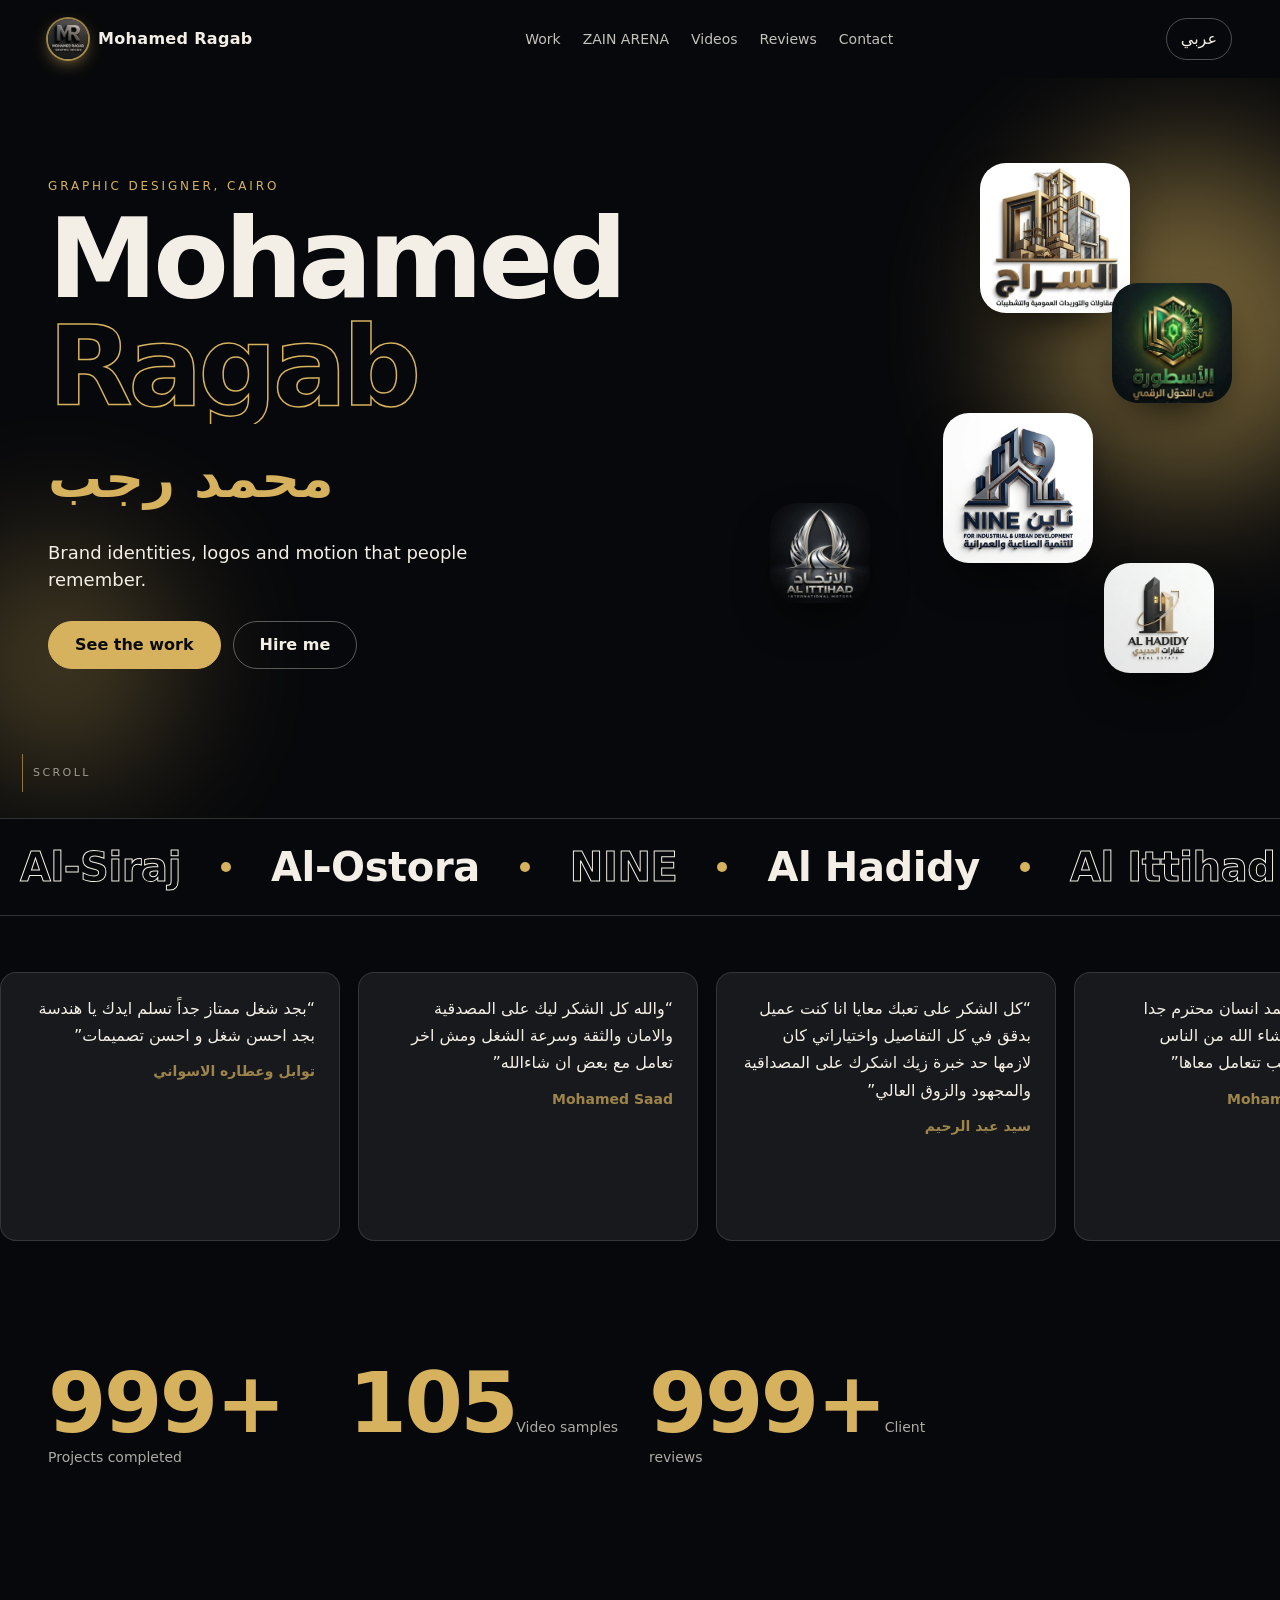
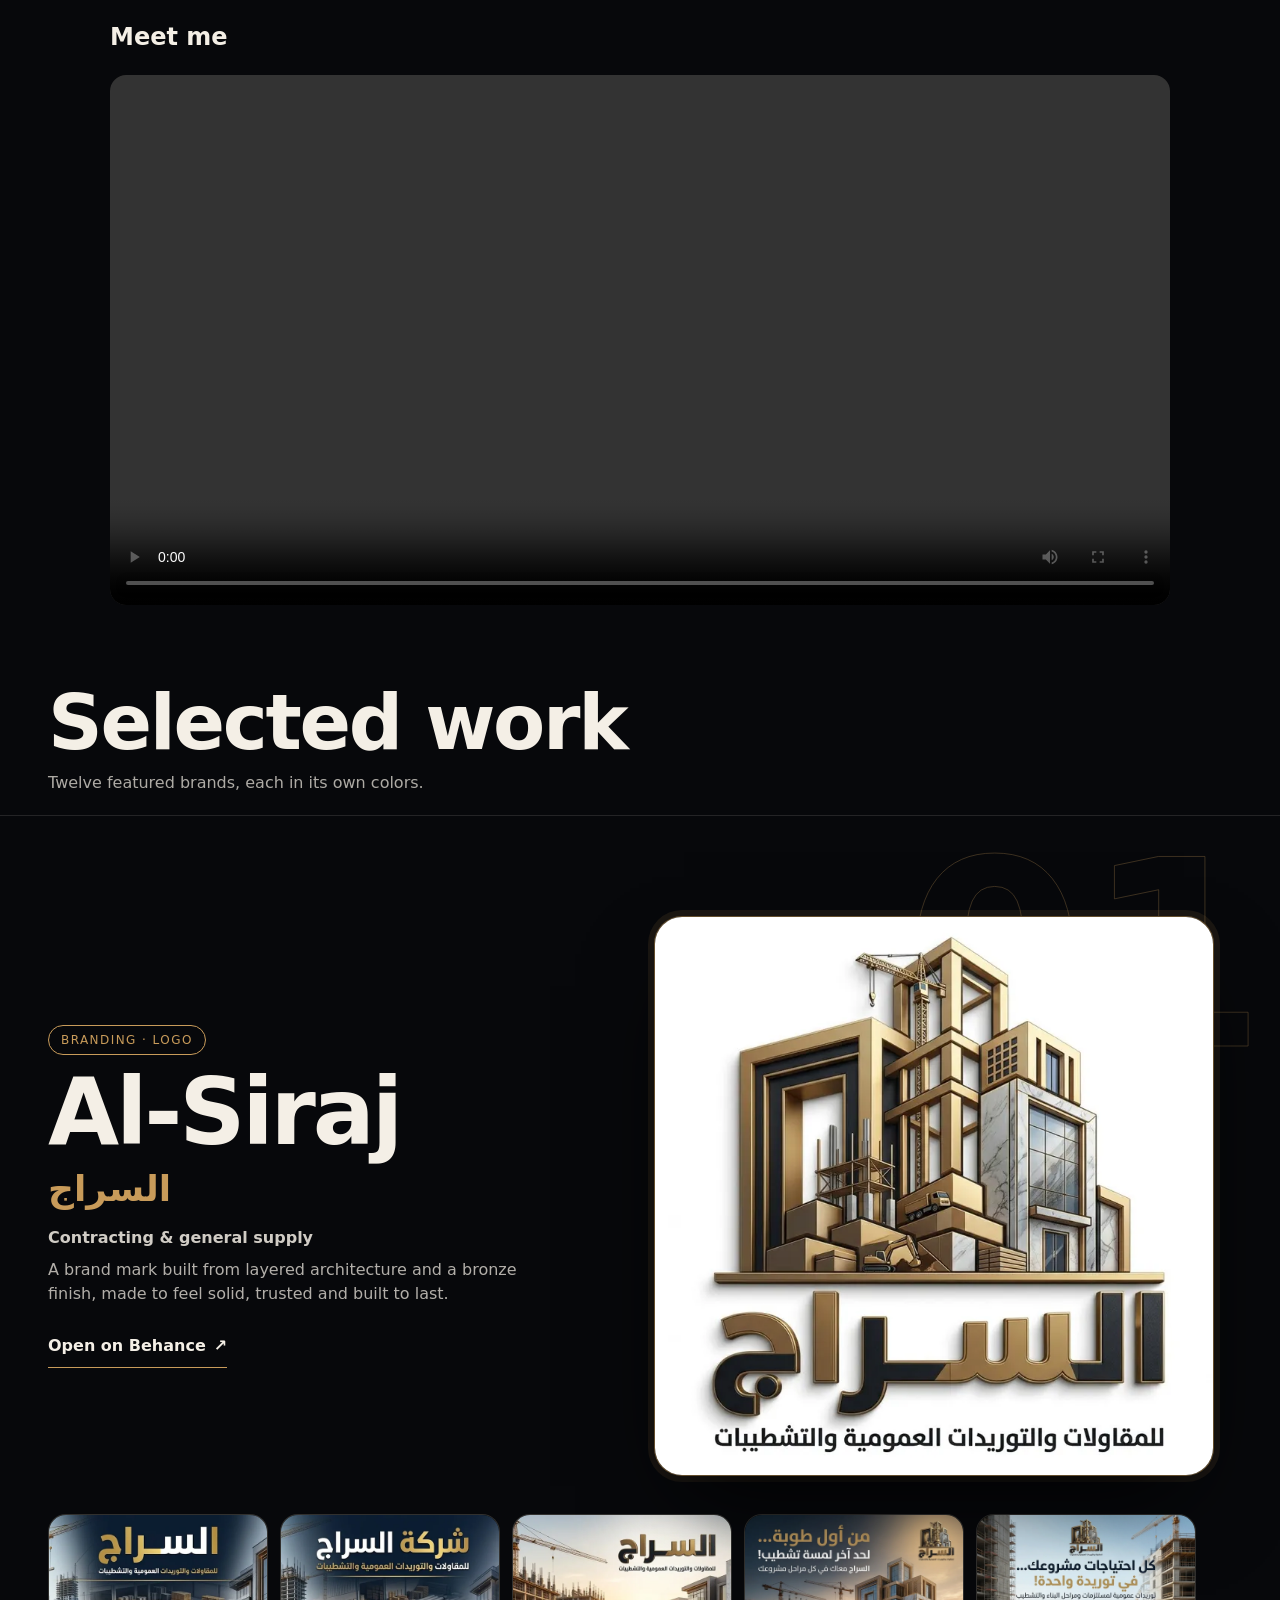
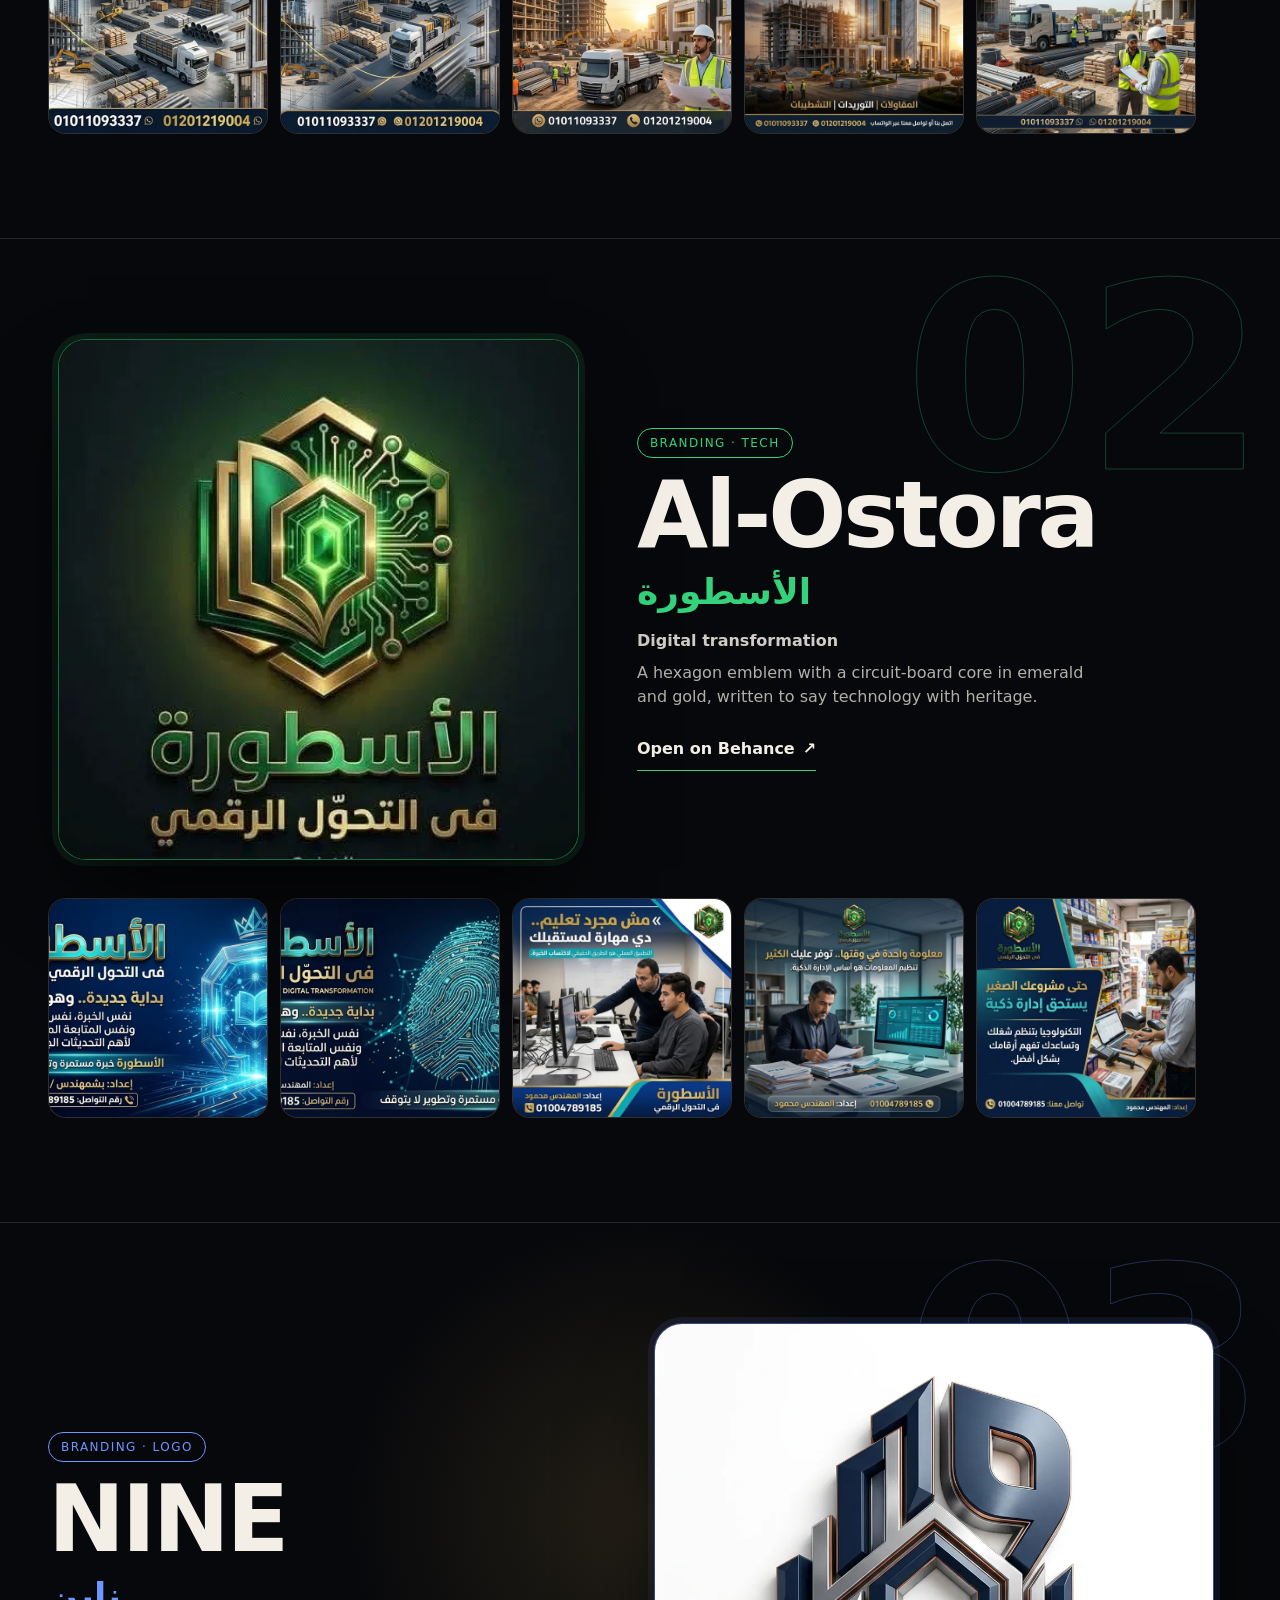
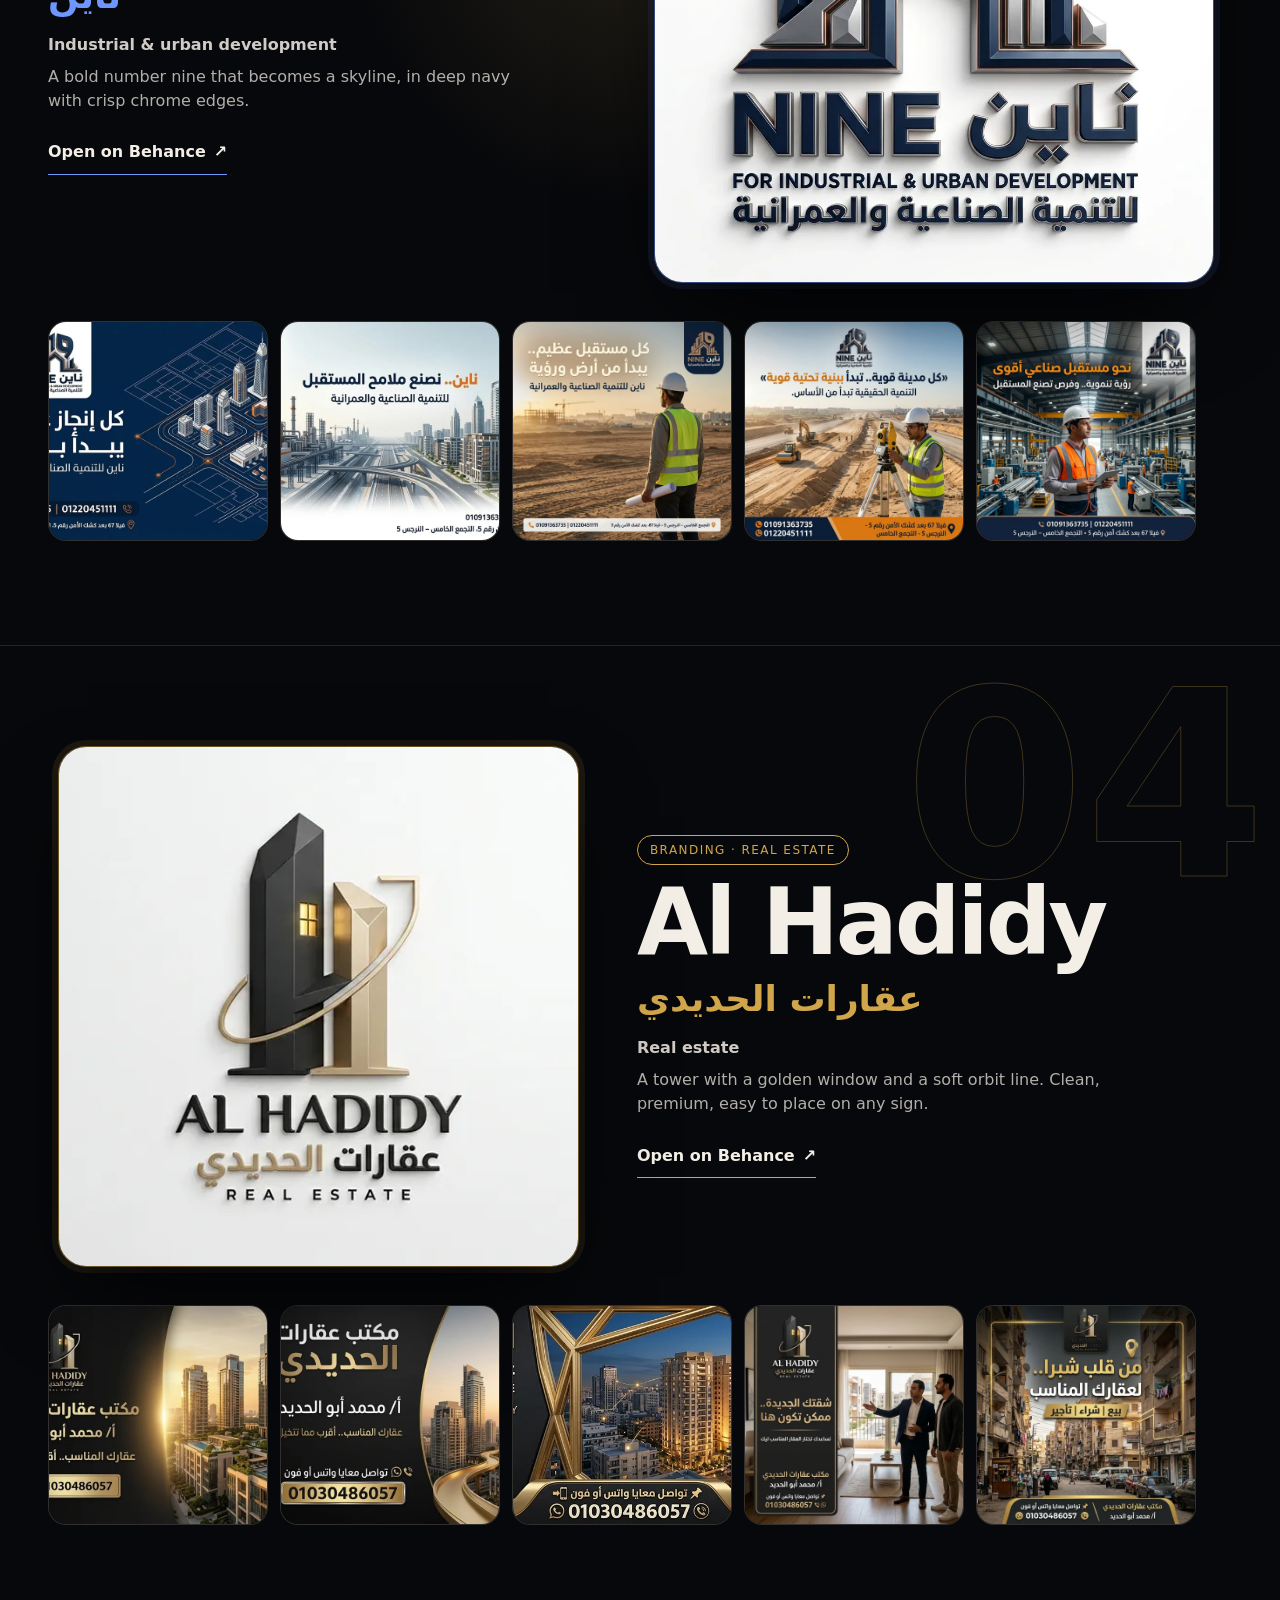
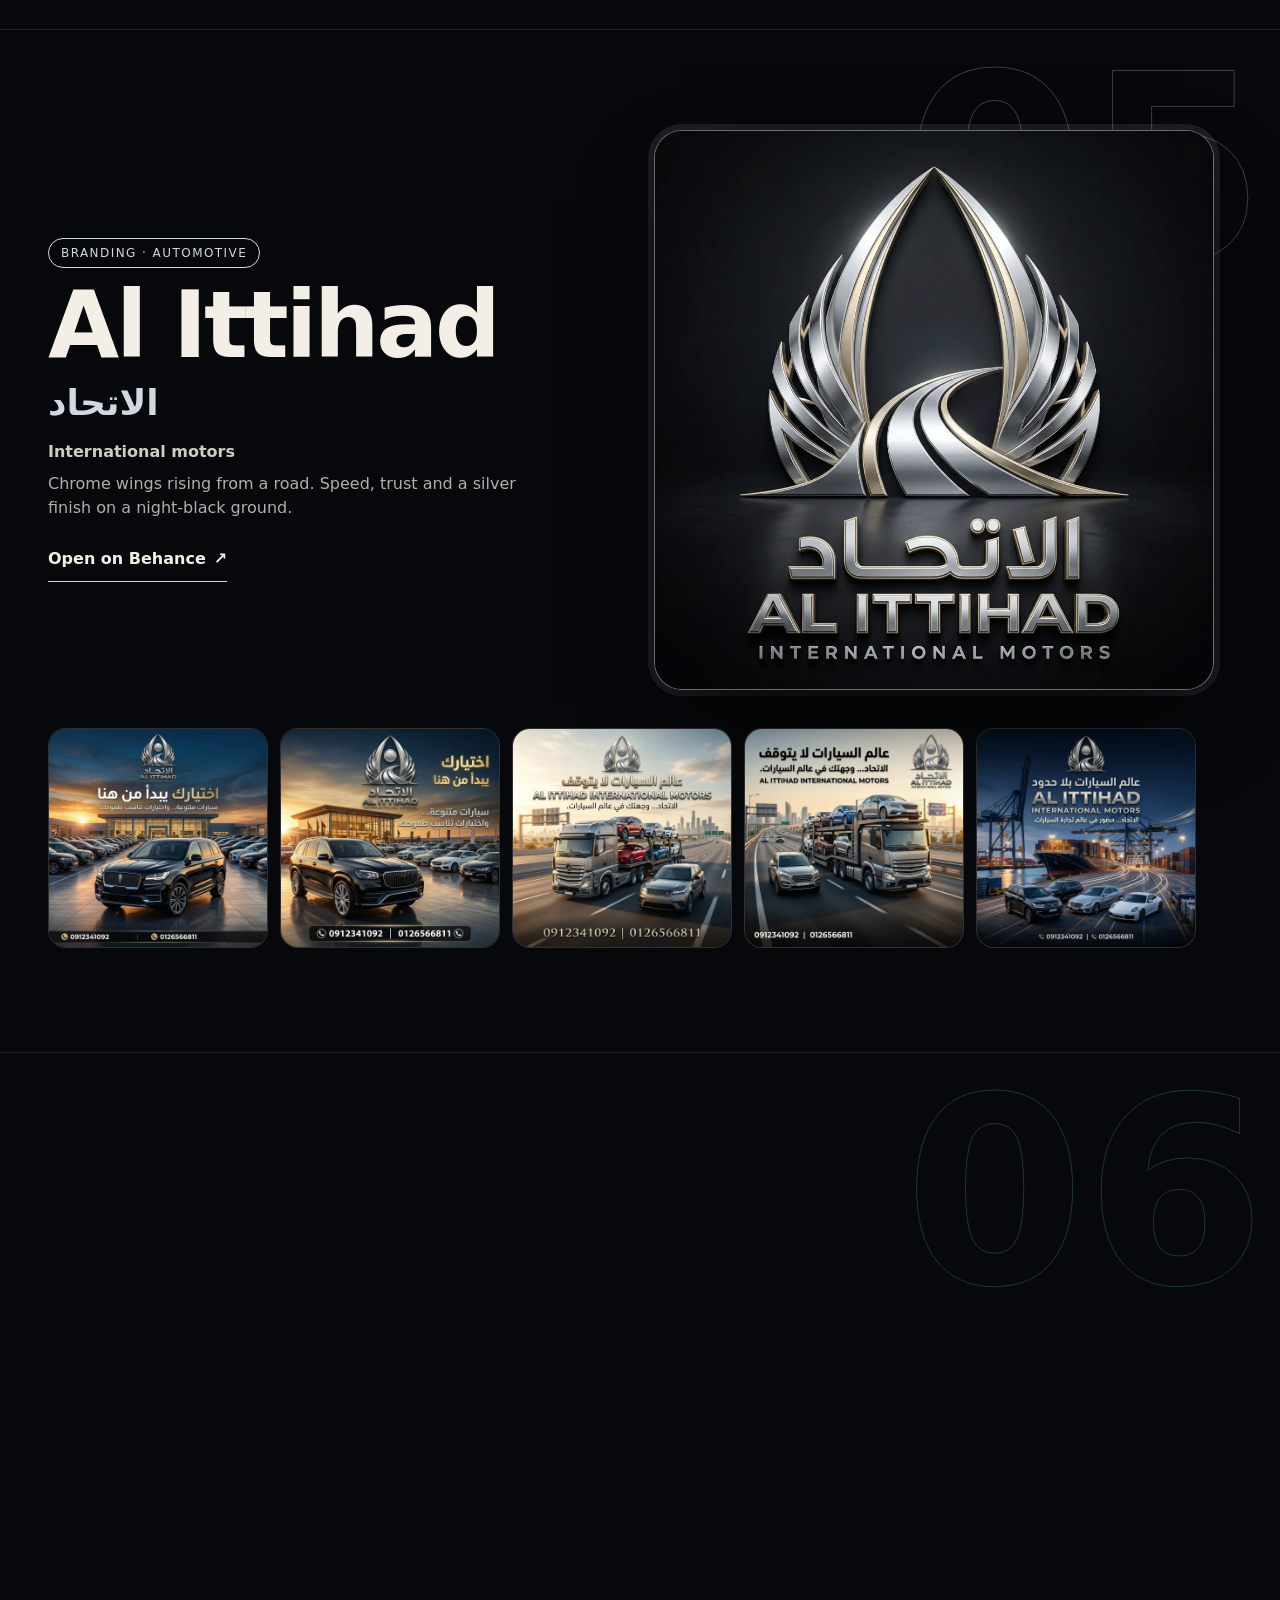
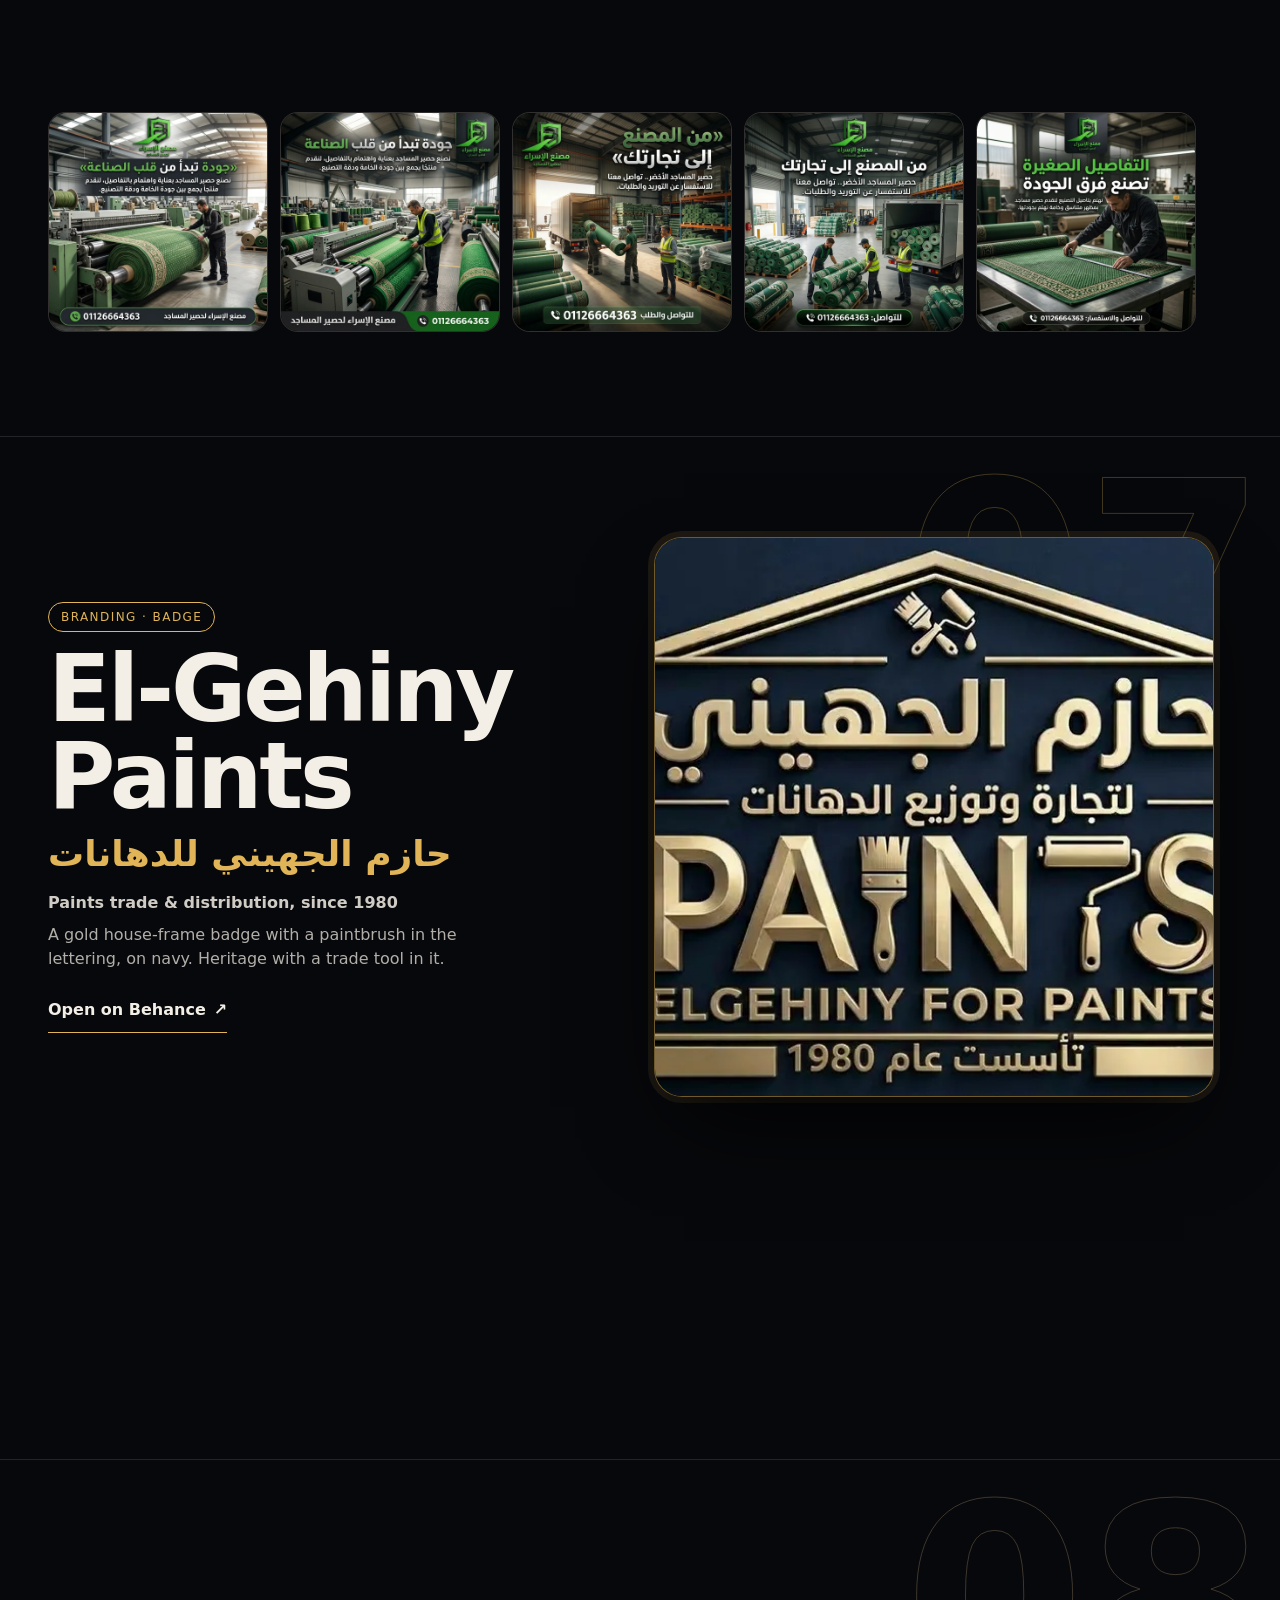
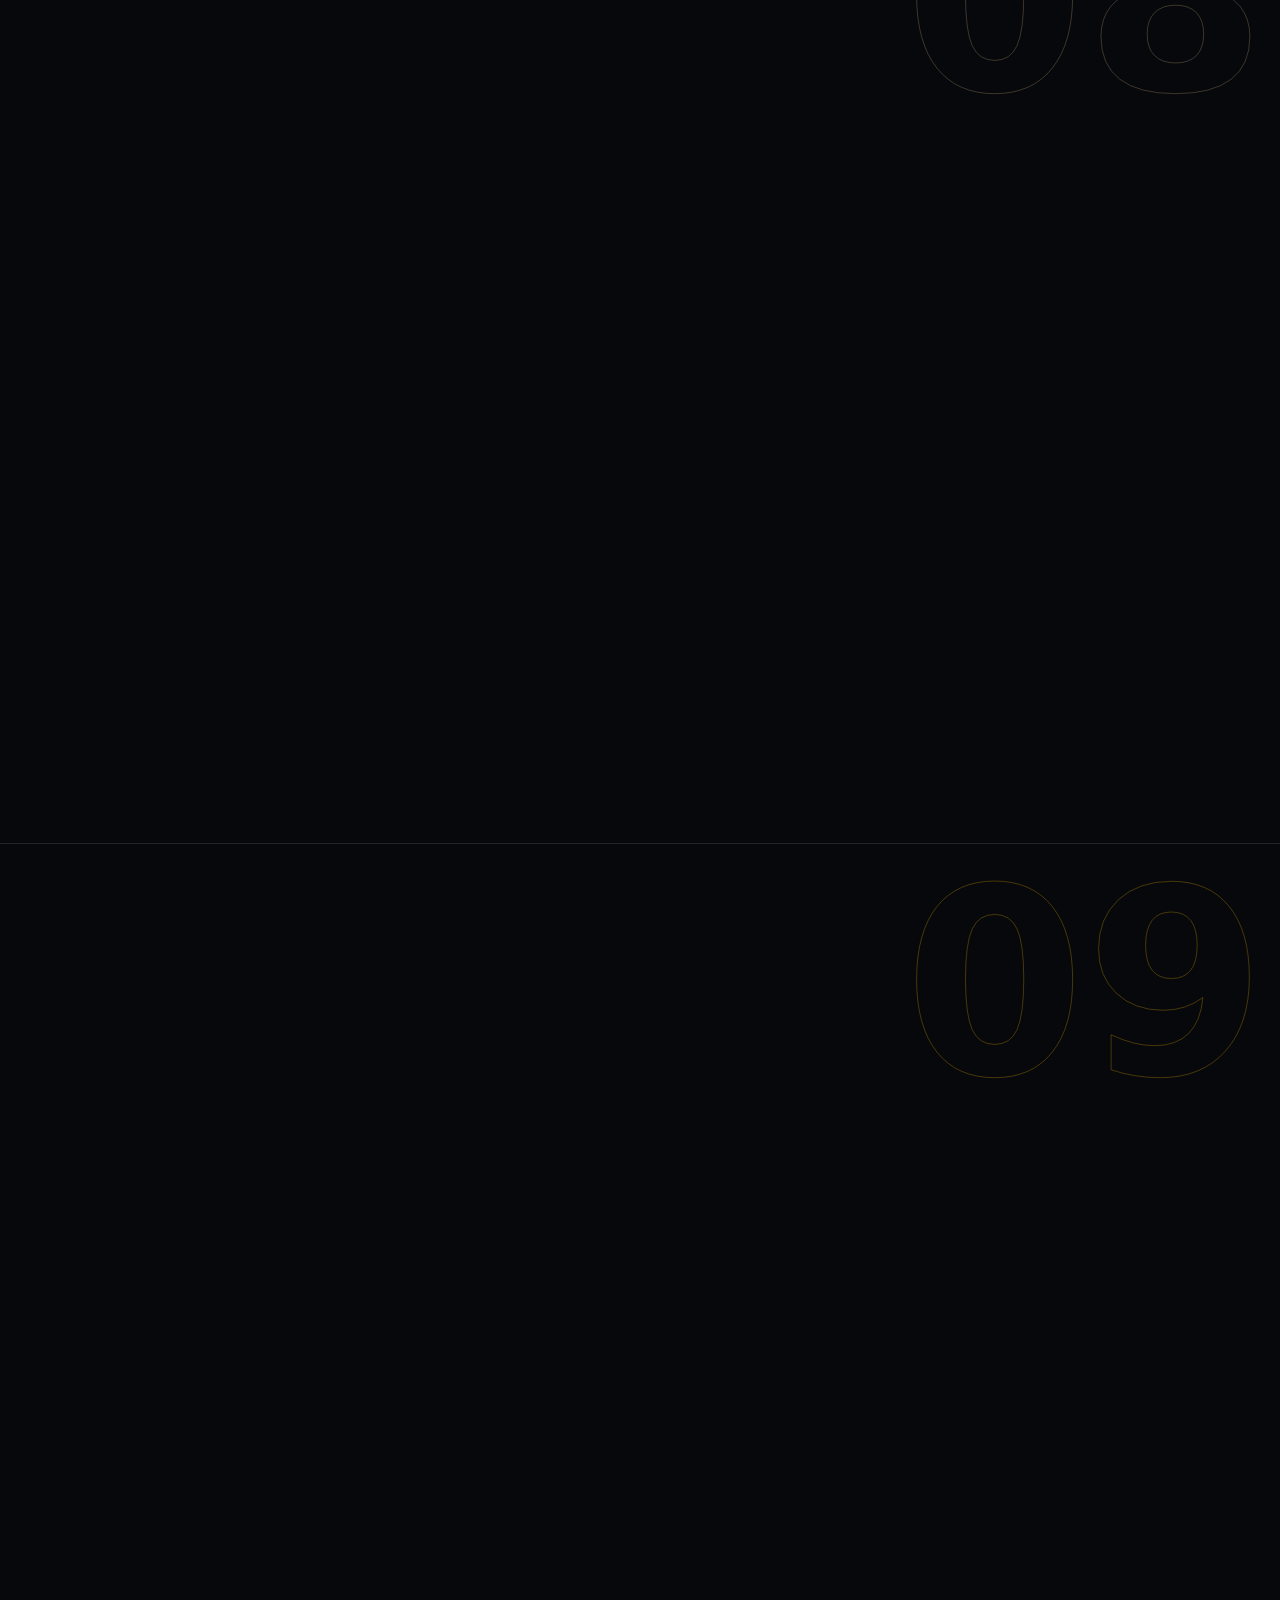
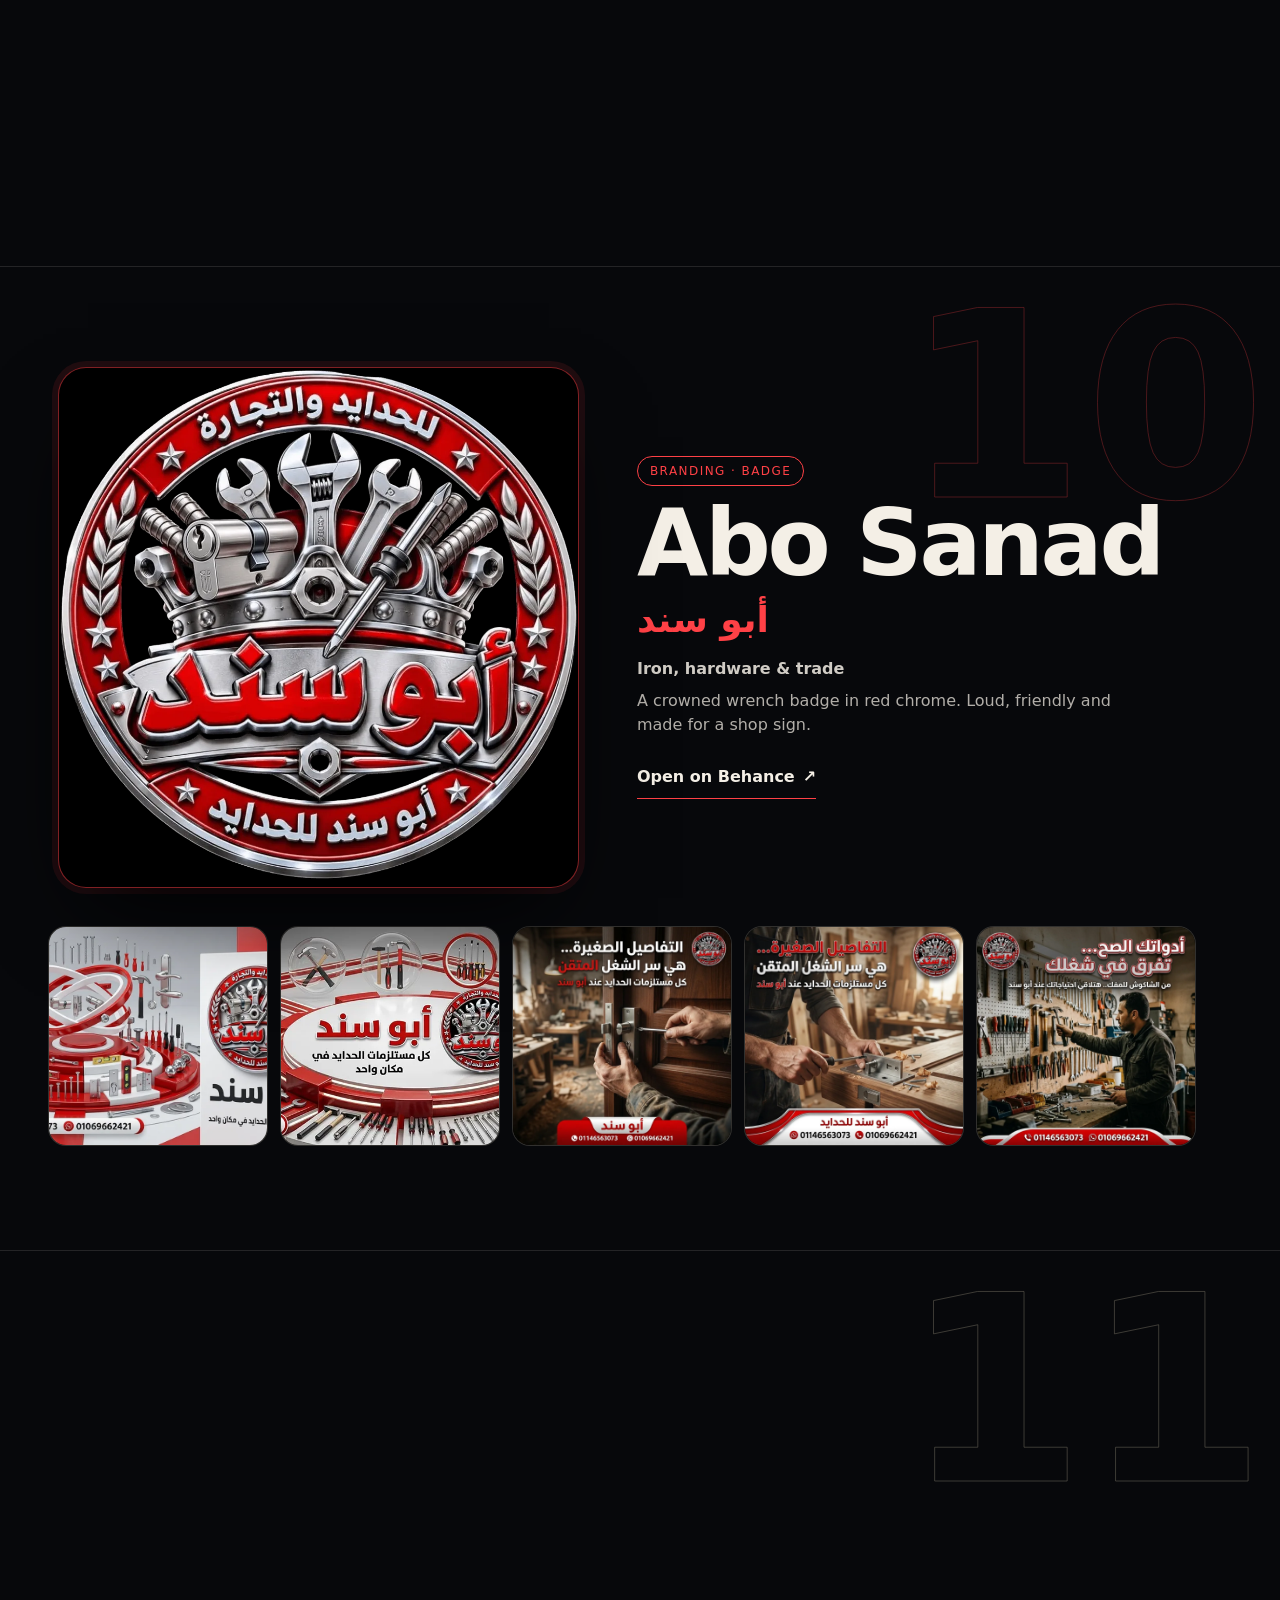
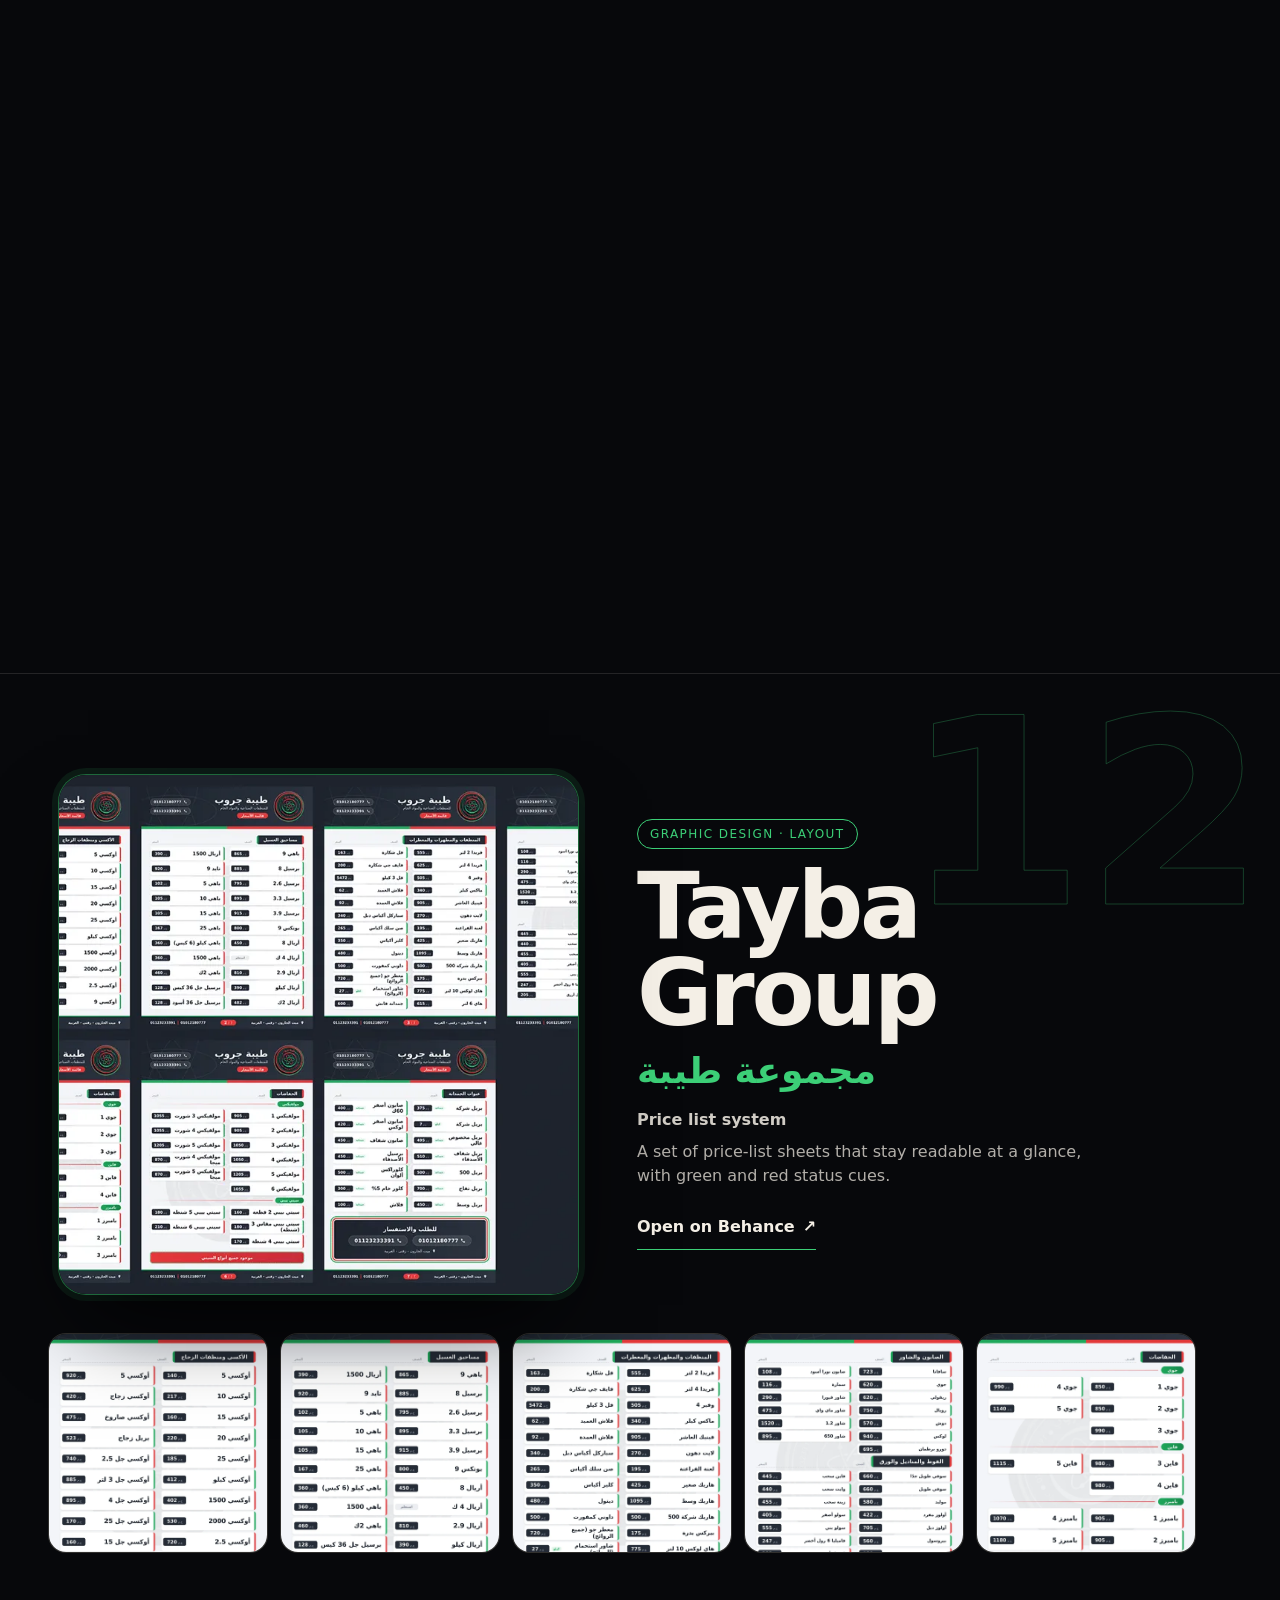
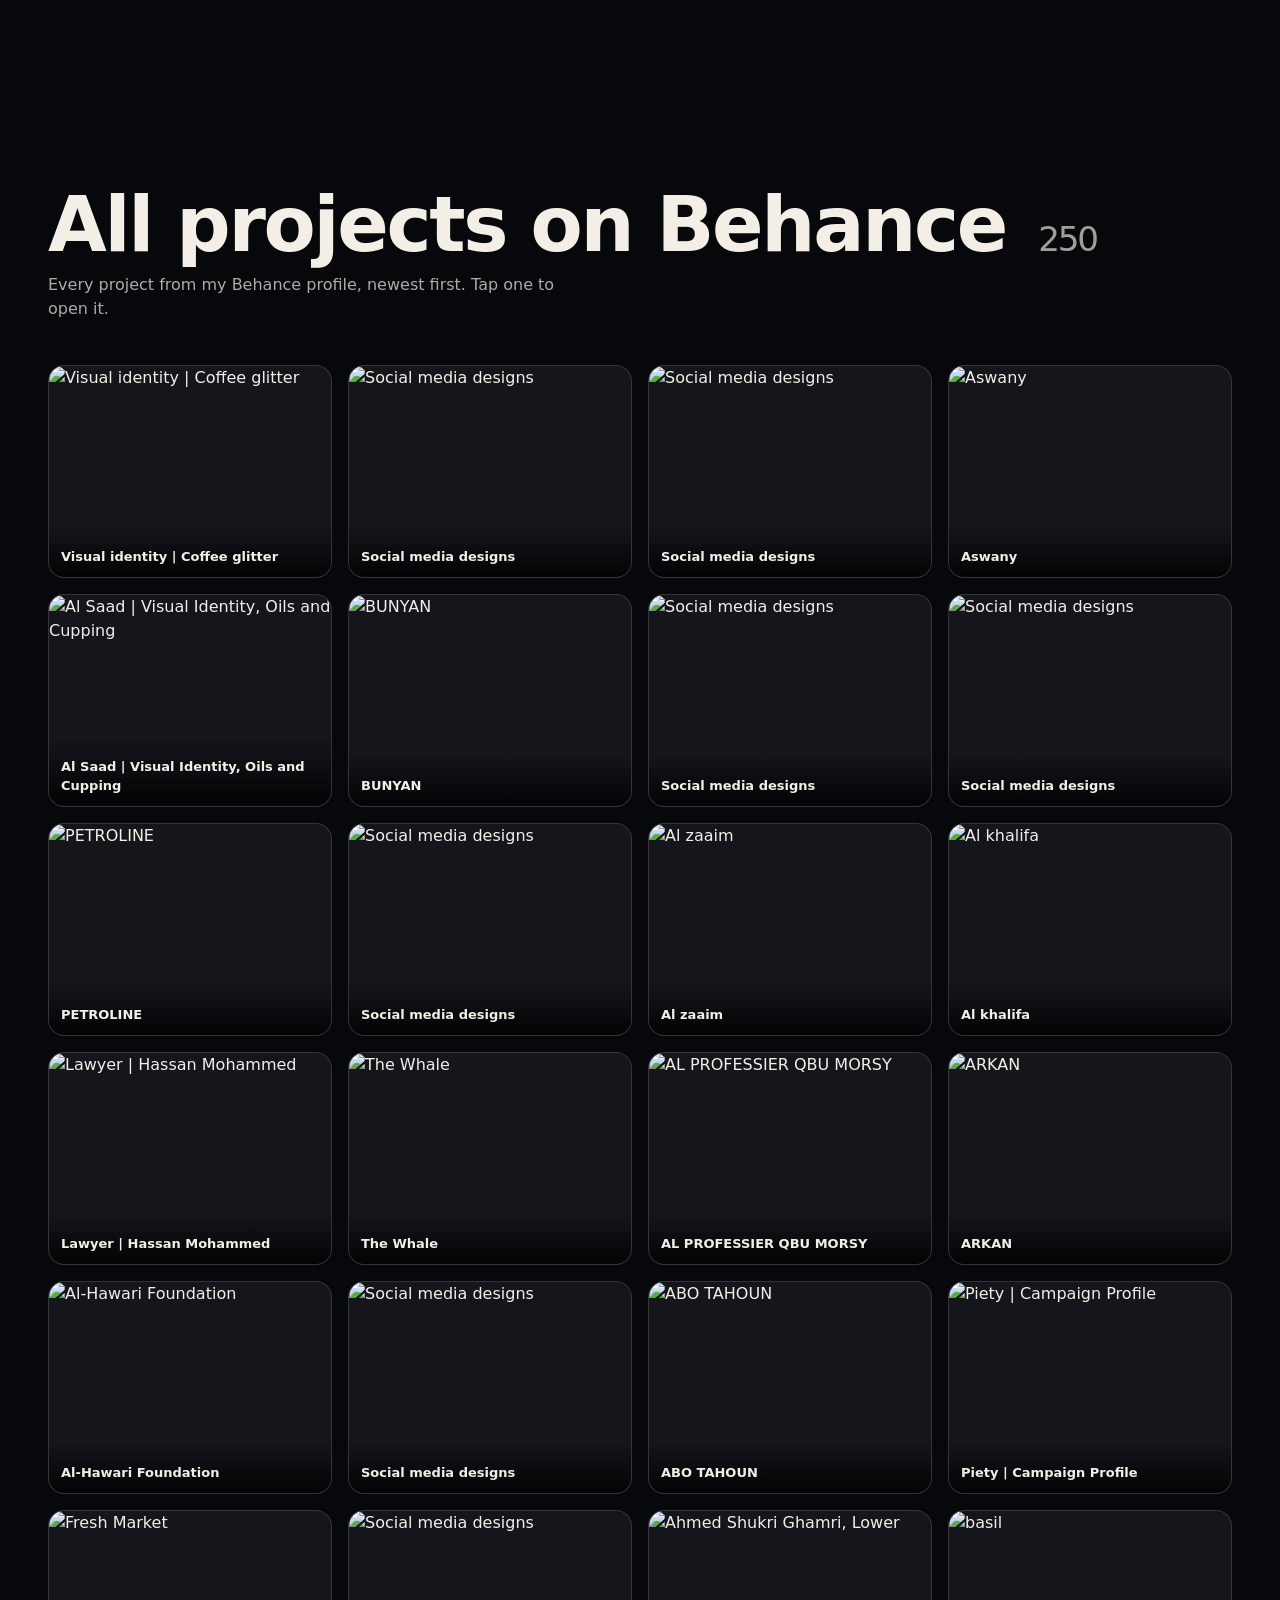
==== index.html @ f0a905eb "Fix duplicate app section in index.html Removed duplicate app section and adjusted HTML structure." ====
<!doctype html>
<html lang="en">
<head>
<meta charset="utf-8">
<meta name="viewport" content="width=device-width, initial-scale=1">
<title>Mohamed Ragab | Graphic Designer</title>
<meta name="description" content="Brand identities, logos and motion by Mohamed Ragab, graphic designer in Cairo.">
<link rel="icon" href="[data-uri]">
<link rel="stylesheet" href="style.css">
</head>
<body>
<div id="app" class="mr-root"></div><section style="max-width:1100px;margin:0 auto;padding:24px 20px;text-align:center"><a href="https://mohamedragab-design.github.io/zain-arena/" target="_blank" rel="noopener" style="display:inline-block;padding:12px 20px;border:1px solid #d6b25e;border-radius:999px;color:#d6b25e;text-decoration:none">ZAIN ARENA · Visit the app website</a></section>
<noscript>Please enable JavaScript to view this portfolio.</noscript>
<script src="app.js"></script>
</body>
</html>
---- style.css ----
html, body, #root { margin: 0; min-height: 100%; }
body { background: #07080b; margin: 0; }
.mr-root { --accent: #d6b25e; --bg: #07080b; --ink: #f4efe6; position: relative; overflow: hidden; background: var(--bg); color: var(--ink); transition: background-color .9s ease, color .9s ease; font-family: system-ui, -apple-system, "Segoe UI", Tahoma, sans-serif; line-height: 1.5; }
.mr-root * { box-sizing: border-box; }
.mr-root a { color: inherit; text-decoration: none; }
.mr-root button { font: inherit; color: inherit; cursor: pointer; }
.mr-spot { position: absolute; inset: 0; pointer-events: none; z-index: 1; background: radial-gradient(420px circle at var(--mx, 50%) var(--my, 20%), color-mix(in srgb, var(--accent) 14%, transparent), transparent 70%); transition: background .2s; }
.mr-nav { position: relative; z-index: 5; display: flex; align-items: center; justify-content: space-between; gap: 12px; padding: 14px 20px; }
.mr-nav nav { display: none; gap: 22px; font-size: 14px; opacity: .8; }
.mr-nav nav a:hover { color: var(--accent); }
.mr-brand { display: flex; align-items: center; gap: 10px; font-weight: 700; letter-spacing: .02em; }
.mr-logo { width: 40px; height: 40px; border-radius: 50%; object-fit: cover; box-shadow: 0 0 0 2px color-mix(in srgb, var(--accent) 70%, transparent), 0 6px 20px -6px var(--accent); transition: box-shadow .6s, transform .4s; } .mr-brand:hover .mr-logo { transform: rotate(-8deg) scale(1.08); }
.mr-logo-ring, .mr-logo-m, .mr-logo-r { stroke-dasharray: 100; stroke-dashoffset: 100; animation: mr-draw 1.6s .2s ease forwards; }
.mr-logo-r { animation-delay: .7s; }
.mr-logo * { transition: stroke .6s; }
.mr-lang { background: transparent; border: 1px solid color-mix(in srgb, var(--ink) 30%, transparent); padding: 8px 14px; border-radius: 99px; min-height: 40px; }
.mr-lang:hover { border-color: var(--accent); color: var(--accent); }
@keyframes mr-draw { to { stroke-dashoffset: 0; } }
@media (min-width: 800px) { .mr-nav { padding: 18px 48px; } .mr-nav nav { display: flex; } }

.mr-hero { position: relative; z-index: 2; min-height: 640px; padding: 40px 22px 90px; display: grid; gap: 28px; align-content: center; grid-template-columns: minmax(0, 1fr); overflow: hidden; }
.mr-hero-copy { position: relative; z-index: 3; min-width: 0; }
.mr-kicker { margin: 0 0 14px; color: var(--accent); text-transform: uppercase; letter-spacing: .24em; font-size: 12px; animation: mr-up .8s ease both; }
.mr-hero h1, .mr-kicker, .mr-ar-hero, .mr-hello, .mr-cta { position: relative; z-index: 2; }
.mr-hero h1 { margin: 0; font-size: clamp(52px, 16vw, 150px); line-height: .92; letter-spacing: -.04em; font-weight: 800; }
.mr-line { display: block; overflow: hidden; padding-bottom: .06em; }
.mr-ch { display: inline-block; transform: translateY(110%); animation: mr-rise .9s cubic-bezier(.2,.8,.2,1) forwards; }
.mr-line:nth-child(2) .mr-ch { color: transparent; -webkit-text-stroke: 1.5px var(--accent); }
.mr-ar-hero { margin: 14px 0 0; font-size: clamp(26px, 6vw, 54px); font-weight: 700; color: var(--accent); animation: mr-up 1s 1.2s ease both; width: fit-content; }
.mr-hello { max-width: 520px; font-size: 18px; opacity: .8; margin: 20px 0 28px; animation: mr-up 1s 1.4s ease both; }
.mr-cta { display: flex; flex-wrap: wrap; gap: 12px; animation: mr-up 1s 1.6s ease both; }
.mr-btn { display: inline-flex; align-items: center; justify-content: center; min-height: 48px; padding: 0 26px; border-radius: 99px; background: var(--accent); color: #0a0a0a !important; font-weight: 700; border: 1px solid var(--accent); transition: transform .25s, box-shadow .25s, background .6s; position: relative; z-index: 3; }
.mr-btn:hover { transform: translateY(-3px); box-shadow: 0 14px 40px -10px var(--accent); }
.mr-btn:disabled { opacity: .5; cursor: default; transform: none; box-shadow: none; }
.mr-btn-ghost { background: transparent; color: var(--ink) !important; border-color: color-mix(in srgb, var(--ink) 35%, transparent); }
@keyframes mr-rise { to { transform: none; } }
@keyframes mr-up { from { opacity: 0; transform: translateY(22px); } to { opacity: 1; transform: none; } }
.mr-orb { position: absolute; border-radius: 50%; filter: blur(70px); opacity: .5; pointer-events: none; background: var(--accent); transition: background .9s; }
.mr-orb-a { width: 340px; height: 340px; top: 10%; inset-inline-end: -80px; animation: mr-drift 14s ease-in-out infinite alternate; }
.mr-orb-b { width: 240px; height: 240px; bottom: 5%; inset-inline-start: -60px; opacity: .3; animation: mr-drift 18s ease-in-out infinite alternate-reverse; }
@keyframes mr-drift { to { transform: translate(-60px, 60px) scale(1.2); } }
.mr-scroll { position: absolute; bottom: 26px; inset-inline-start: 22px; display: flex; align-items: center; gap: 10px; font-size: 11px; letter-spacing: .22em; text-transform: uppercase; opacity: .6; }
.mr-scroll span { width: 1px; height: 38px; background: var(--accent); transform-origin: top; animation: mr-line 1.8s ease-in-out infinite; }
@keyframes mr-line { 0% { transform: scaleY(0); } 60% { transform: scaleY(1); } 100% { transform: scaleY(1); opacity: 0; } }

.mr-marquee { position: relative; z-index: 2; overflow: hidden; border-block: 1px solid color-mix(in srgb, var(--ink) 18%, transparent); padding: 18px 0; }
.mr-marquee > div { display: flex; width: max-content; animation: mr-slide 38s linear infinite; }
.mr-marquee span { display: inline-flex; align-items: center; font-size: clamp(22px, 5vw, 40px); font-weight: 700; padding-inline: 20px; letter-spacing: -.01em; }
.mr-marquee span:nth-child(odd) { color: transparent; -webkit-text-stroke: 1px var(--ink); }
.mr-marquee i { width: 10px; height: 10px; border-radius: 50%; background: var(--accent); margin-inline-start: 40px; }
@keyframes mr-slide { to { transform: translateX(-33.333%); } }
.mr-root[dir="rtl"] .mr-marquee > div { animation-name: mr-slide-r; } @keyframes mr-slide-r { to { transform: translateX(33.333%); } }

[data-rv] { opacity: 0; transform: translateY(36px); transition: opacity .9s ease, transform .9s cubic-bezier(.2,.8,.2,1); }
[data-rv].is-in { opacity: 1; transform: none; }

.mr-stats { position: relative; z-index: 2; display: grid; grid-template-columns: repeat(2, 1fr); gap: 18px; padding: 54px 22px; }
.mr-stats b { display: block; font-size: clamp(42px, 9vw, 84px); line-height: 1; color: var(--accent); font-weight: 800; letter-spacing: -.03em; }
.mr-stats > div > span { opacity: .7; font-size: 14px; }
@media (min-width: 800px) { .mr-stats { grid-template-columns: repeat(4, 1fr); padding: 80px 48px; } }

.mr-sec-head { padding: 40px 22px 10px; position: relative; z-index: 2; }
.mr-sec-head h2, .mr-zain h2, .mr-contact h2 { margin: 0; font-size: clamp(36px, 8vw, 76px); letter-spacing: -.03em; line-height: 1; }
.mr-sec-head p { margin: 10px 0 0; opacity: .7; max-width: 520px; }
@media (min-width: 800px) { .mr-sec-head { padding: 60px 48px 20px; } }

.mr-chapter { position: relative; z-index: 2; display: grid; gap: 22px; padding: 56px 22px; border-top: 1px solid color-mix(in srgb, var(--ink) 12%, transparent); }
.mr-chapter-num { position: absolute; top: 10px; inset-inline-end: 14px; font-size: clamp(90px, 22vw, 260px); line-height: 1; font-weight: 800; color: transparent; -webkit-text-stroke: 1px color-mix(in srgb, var(--c-accent) 55%, transparent); opacity: .5; pointer-events: none; }
.mr-chapter-head { position: relative; }
.mr-chip { display: inline-block; padding: 5px 12px; border-radius: 99px; font-size: 12px; letter-spacing: .12em; text-transform: uppercase; border: 1px solid var(--c-accent, var(--accent)); color: var(--c-accent, var(--accent)); }
.mr-chapter h3 { margin: 14px 0 0; font-size: clamp(40px, 10vw, 92px); letter-spacing: -.035em; line-height: .95; }
.mr-ar { margin: 6px 0 0; font-size: clamp(22px, 5vw, 36px); font-weight: 700; color: var(--c-accent); width: fit-content; }
.mr-sector { margin: 10px 0 0; font-weight: 600; opacity: .85; }
.mr-desc { margin: 8px 0 18px; opacity: .72; max-width: 480px; }
.mr-link { display: inline-flex; align-items: center; gap: 8px; min-height: 44px; color: var(--c-accent); font-weight: 700; border-bottom: 1px solid var(--c-accent); }
.mr-link:hover { gap: 14px; }
.mr-stage { position: relative; display: grid; place-items: center; padding: 10px; }
.mr-glow { position: absolute; inset: 8% 6%; border-radius: 40px; background: radial-gradient(closest-side, var(--c-accent), transparent); opacity: .35; filter: blur(30px); animation: mr-pulse 5s ease-in-out infinite alternate; }
@keyframes mr-pulse { from { opacity: .22; transform: scale(.94); } to { opacity: .45; transform: scale(1.06); } }
.mr-hero-img { position: relative; width: 100%; max-width: 560px; aspect-ratio: 1; padding: 0; border: 1px solid color-mix(in srgb, var(--c-accent) 50%, transparent); background: #000; border-radius: 28px; overflow: hidden; box-shadow: 0 40px 90px -30px #000, 0 0 0 6px color-mix(in srgb, var(--c-accent) 10%, transparent); transition: transform .25s ease-out; will-change: transform; }
.mr-hero-img img { width: 100%; height: 100%; object-fit: cover; display: block; transition: transform 1.2s ease; }
.mr-hero-img:hover img { transform: scale(1.06); }
.mr-hero-img::after { content: ''; position: absolute; inset: 0; background: linear-gradient(115deg, transparent 40%, rgba(255,255,255,.22) 50%, transparent 60%); transform: translateX(-120%); animation: mr-shine 5s 1s ease-in-out infinite; pointer-events: none; }
@keyframes mr-shine { 0%, 60% { transform: translateX(-120%); } 100% { transform: translateX(120%); } }
.mr-strip { display: flex; gap: 12px; overflow-x: auto; scroll-snap-type: x mandatory; padding: 6px 2px 14px; margin-inline: -22px; padding-inline: 22px; scrollbar-width: thin; }
.mr-thumb { flex: 0 0 62%; max-width: 260px; aspect-ratio: 1; scroll-snap-align: start; padding: 0; border: 1px solid color-mix(in srgb, var(--ink) 20%, transparent); border-radius: 18px; overflow: hidden; background: #000; transition: transform .3s, border-color .3s; animation: mr-bob2 6s ease-in-out infinite alternate; }
.mr-thumb:hover { transform: translateY(-8px) scale(1.03); border-color: var(--c-accent); animation-play-state: paused; }
.mr-thumb img { width: 100%; height: 100%; object-fit: cover; display: block; }
@keyframes mr-bob2 { from { transform: translateY(0); } to { transform: translateY(-5px); } }
@media (min-width: 900px) {
  .mr-chapter { grid-template-columns: 1fr 1.1fr; padding: 90px 48px; align-items: center; column-gap: 48px; }
  .mr-chapter:nth-of-type(even) .mr-chapter-head { grid-column: 2; grid-row: 1; } .mr-chapter:nth-of-type(even) .mr-stage { grid-column: 1; grid-row: 1; } .mr-strip { grid-row: 2; }
  .mr-strip { grid-column: 1 / -1; margin-inline: 0; padding-inline: 0; }
  .mr-thumb { flex-basis: 220px; }
}

.mr-zain { position: relative; z-index: 2; margin: 40px 0 0; padding: 70px 22px; display: grid; gap: 40px; overflow: hidden; color: #eaf8ff; background: #050b1c; }
.mr-zain-bg { position: absolute; inset: -30%; background: conic-gradient(from 0deg, #00e5ff, #ff2bd6, #ffe600, #00e5ff); opacity: .22; filter: blur(80px); animation: mr-spin 22s linear infinite; }
@keyframes mr-spin { to { transform: rotate(360deg); } }
.mr-zain .mr-chip { border-color: #00e5ff; color: #00e5ff; }
.mr-zain-copy { position: relative; } .mr-zain-copy h2 { margin-top: 14px; background: linear-gradient(90deg, #00e5ff, #ff2bd6, #ffe600); -webkit-background-clip: text; background-clip: text; color: transparent; }
.mr-zain-copy p { max-width: 520px; opacity: .88; } .mr-zain-date { color: #ffe600; font-weight: 700; }
.mr-zain .mr-btn { background: #00e5ff; border-color: #00e5ff; }

.mr-reel, .mr-reviews, .mr-contact { position: relative; z-index: 2; padding-block: 20px 60px; } .mr-reel > .mr-btn, .mr-reviews > .mr-btn { margin-inline: 22px; }
.mr-rv-track { overflow: hidden; margin: 26px 0 30px; } .mr-rv-track > div { display: flex; gap: 16px; width: max-content; animation: mr-slide 80s linear infinite; padding-inline: 10px; } .mr-rv-track:hover > div { animation-play-state: paused; }
.mr-rv-track figure { margin: 0; width: 290px; flex: none; padding: 22px; border-radius: 22px; background: color-mix(in srgb, var(--ink) 7%, transparent); border: 1px solid color-mix(in srgb, var(--ink) 15%, transparent); }
.mr-rv-track blockquote { margin: 0 0 14px; font-size: 16px; line-height: 1.7; } .mr-rv-track figcaption { color: var(--accent); font-weight: 700; font-size: 14px; }
.mr-contact { padding: 70px 22px 80px; text-align: start; } .mr-contact p { opacity: .75; max-width: 480px; margin: 14px 0 26px; }
.mr-contact h2 { background: linear-gradient(90deg, var(--ink), var(--accent)); -webkit-background-clip: text; background-clip: text; color: transparent; }
@media (min-width: 800px) { .mr-contact, .mr-reel > .mr-btn, .mr-reviews > .mr-btn { padding-inline: 0; margin-inline: 48px; } .mr-contact { padding-inline: 48px; margin-inline: 0; } }
.mr-foot { position: relative; z-index: 2; padding: 26px 22px 40px; opacity: .5; font-size: 13px; text-align: center; }
@media (prefers-reduced-motion: reduce) { .mr-root *, .mr-root *::before, .mr-root *::after { animation-duration: .01ms !important; animation-iteration-count: 1 !important; transition-duration: .01ms !important; } [data-rv] { opacity: 1; transform: none; } .mr-ch { transform: none; } }

/* hero floats: own column on desktop, own row on mobile, never over the name */
.mr-float { position: relative; display: flex; gap: 12px; justify-content: flex-start; overflow: hidden; padding: 14px 0; pointer-events: none; z-index: 1; }
.mr-fl { flex: none; width: 72px; height: 72px; object-fit: cover; border-radius: 18px; box-shadow: 0 20px 50px -20px #000; animation: mr-bob 7s ease-in-out infinite alternate; }
.mr-fl-1, .mr-fl-3 { animation-delay: -2s; margin-top: 18px; } .mr-fl-2 { animation-delay: -4s; } .mr-fl-4 { animation-delay: -3s; margin-top: 18px; }
@keyframes mr-bob { from { transform: translateY(-10px) rotate(-5deg); } to { transform: translateY(12px) rotate(6deg); } }
@media (min-width: 900px) {
  .mr-hero { grid-template-columns: minmax(0, 1.5fr) minmax(280px, 1fr); padding: 60px 48px 110px; min-height: 740px; align-items: center; }
  .mr-hero h1 { font-size: clamp(64px, 8.6vw, 132px); }
  .mr-float { display: block; height: 520px; overflow: visible; padding: 0; }
  .mr-fl { position: absolute; width: 150px; height: 150px; border-radius: 26px; }
  .mr-fl-0 { top: 0; inset-inline-end: 22%; } .mr-fl-1 { top: 120px; inset-inline-end: 0; width: 120px; height: 120px; margin: 0; } .mr-fl-2 { top: 250px; inset-inline-end: 30%; margin: 0; } .mr-fl-3 { top: 400px; inset-inline-end: 4%; width: 110px; height: 110px; margin: 0; } .mr-fl-4 { top: 340px; inset-inline-start: 0; width: 100px; height: 100px; margin: 0; }
}
.mr-scroll { display: none; } @media (min-width: 900px) { .mr-scroll { display: flex; } }
.mr-zain-art { position: relative; justify-self: center; width: min(320px, 80%); aspect-ratio: 1; display: grid; place-items: center; }
.mr-zain-shot { width: 100%; border-radius: 24px; }
.mr-deco { position: relative; width: 100%; height: 100%; } .mr-deco i { position: absolute; inset: 0; margin: auto; border-radius: 50%; border: 2px solid #00e5ff; box-shadow: 0 0 40px #00e5ff66, inset 0 0 30px #00e5ff33; animation: mr-ring 4s ease-out infinite; }
.mr-deco i:nth-child(2) { border-color: #ff2bd6; box-shadow: 0 0 40px #ff2bd666, inset 0 0 30px #ff2bd633; animation-delay: -1.3s; } .mr-deco i:nth-child(3) { border-color: #ffe600; box-shadow: 0 0 40px #ffe60066; animation-delay: -2.6s; }
.mr-deco b { position: absolute; inset: 0; margin: auto; width: 26%; height: 26%; border-radius: 50%; background: radial-gradient(circle at 35% 30%, #fff, #00e5ff 55%, #0a1a4a); animation: mr-bob 3s ease-in-out infinite alternate; }
@keyframes mr-ring { 0% { transform: scale(.25); opacity: 1; } 100% { transform: scale(1); opacity: 0; } }
.mr-zain { grid-template-columns: minmax(0, 1fr); } .mr-zain-copy, .mr-zain-copy p, .mr-zain-copy h2 { min-width: 0; overflow-wrap: anywhere; } .mr-shots { min-width: 0; max-width: 100%; } @media (min-width: 900px) { .mr-zain { grid-template-columns: 1.3fr 1fr; padding: 110px 48px; align-items: center; } }
.mr-vgrid { display: grid; grid-template-columns: repeat(2, 1fr); gap: 12px; padding: 24px 22px 30px; }
@media (min-width: 700px) { .mr-vgrid { grid-template-columns: repeat(4, 1fr); } } @media (min-width: 1100px) { .mr-vgrid { grid-template-columns: repeat(6, 1fr); padding-inline: 48px; } }
.mr-vid { position: relative; aspect-ratio: 9/13; padding: 0; border: 1px solid color-mix(in srgb, var(--ink) 18%, transparent); border-radius: 16px; overflow: hidden; background: #111; transition: transform .35s, border-color .35s, box-shadow .35s; animation: mr-bob2 6s ease-in-out infinite alternate; }
.mr-vid:hover { transform: translateY(-8px) scale(1.03); border-color: var(--accent); box-shadow: 0 24px 50px -20px var(--accent); animation-play-state: paused; }
.mr-vid img { width: 100%; height: 100%; object-fit: cover; display: block; transition: transform .8s; } .mr-vid:hover img { transform: scale(1.08); }
.mr-vid-blank { position: absolute; inset: 0; background: linear-gradient(135deg, #1b2a4a, #3a1b4a); }
.mr-play { position: absolute; inset: 0; margin: auto; width: 46px; height: 46px; border-radius: 50%; background: #000a; border: 1px solid #fff8; } .mr-play::after { content: ''; position: absolute; inset: 0; margin: auto; width: 0; height: 0; border-left: 14px solid #fff; border-block: 9px solid transparent; transform: translateX(2px); }
.mr-vid em { position: absolute; inset-inline: 0; bottom: 0; padding: 18px 10px 8px; font-style: normal; font-size: 12px; text-align: start; background: linear-gradient(transparent, #000c); }
.mr-dlg { border: 0; padding: 0; background: transparent; max-width: 94vw; max-height: 92vh; overflow: visible; } .mr-dlg::backdrop { background: rgba(0,0,0,.88); backdrop-filter: blur(6px); }
.mr-dlg img { display: block; max-width: 92vw; max-height: 88vh; border-radius: 16px; animation: mr-up .4s ease both; }
.mr-frame { width: min(92vw, 420px); height: min(84vh, 760px); border: 0; border-radius: 16px; background: #000; }
.mr-x { position: absolute; top: -14px; inset-inline-end: -14px; width: 44px; height: 44px; border-radius: 50%; border: 0; background: #000c; color: #fff; font-size: 26px; z-index: 3; }
.mr-reel > .mr-btn, .mr-reviews > .mr-btn { margin-inline: 22px; }
.mr-hero h1, .mr-stats b { direction: ltr; unicode-bidi: isolate; }
[dir="rtl"] .mr-hero h1 { text-align: start; }
.mr-stats b { display: inline-block; }
.mr-shots { grid-column: 1 / -1; position: relative; }
.mr-shots-row { display: flex; gap: 18px; overflow-x: auto; padding: 18px 4px 22px; scroll-snap-type: x mandatory; scrollbar-width: thin; }
@media (min-width: 1100px) { .mr-shots-row { justify-content: center; overflow: visible; } }
.mr-shot { flex: none; width: 190px; scroll-snap-align: start; padding: 0; border: 1px solid #ffffff2e; border-radius: 22px; overflow: hidden; background: #0b1020; position: relative; box-shadow: 0 24px 60px -24px #000, 0 0 0 1px #00e5ff22; animation: mr-bob2 7s ease-in-out infinite alternate; transition: transform .35s, box-shadow .35s; }
.mr-shot:hover { transform: translateY(-10px) scale(1.04); box-shadow: 0 30px 70px -20px #00e5ff88; animation-play-state: paused; }
.mr-shot img { display: block; width: 100%; height: auto; }
.mr-shot em { position: absolute; inset-inline: 0; bottom: 0; padding: 22px 10px 8px; font-style: normal; font-size: 12px; font-weight: 600; background: linear-gradient(transparent, #000d); text-align: start; }
@media (min-width: 900px) { .mr-shot { width: 210px; } }
.mr-shots-note { margin: 4px 0 0; font-size: 12px; opacity: .6; text-align: center; }
@keyframes mr-bob2 { from { transform: translateY(-5px); } to { transform: translateY(7px); } }

.mr-progress { position: fixed; inset: 0 0 auto 0; height: 3px; z-index: 50; background: var(--accent); transform: scaleX(0); transform-origin: left; transition: background .6s; } [dir=rtl] .mr-progress { transform-origin: right; }
.mr-all { padding: 70px 0 30px; } .mr-sec-head h2 small { font-size: .45em; opacity: .65; margin-inline-start: 8px; font-weight: 500; }
.mr-cgrid { display: grid; grid-template-columns: repeat(2, 1fr); gap: 12px; padding: 24px 22px 20px; }
@media (min-width: 700px) { .mr-cgrid { grid-template-columns: repeat(3, 1fr); gap: 16px; } } @media (min-width: 1100px) { .mr-cgrid { grid-template-columns: repeat(4, 1fr); padding-inline: 48px; } }
.mr-card { position: relative; display: block; aspect-ratio: 4/3; overflow: hidden; border-radius: 16px; background: #14161c; border: 1px solid color-mix(in srgb, var(--ink) 14%, transparent); transition: transform .35s, border-color .35s, box-shadow .35s; }
.mr-card.is-hid { display: none; }
.mr-card img { width: 100%; height: 100%; object-fit: cover; display: block; transition: transform .7s; }
.mr-card::after, .mr-rv-grid figure::after { content: ''; position: absolute; inset: 0; pointer-events: none; opacity: 0; transition: opacity .3s; background: radial-gradient(240px circle at var(--gx, 50%) var(--gy, 50%), color-mix(in srgb, var(--accent) 28%, transparent), transparent 70%); }
.mr-card:hover::after, .mr-rv-grid figure:hover::after { opacity: 1; }
.mr-card:hover { transform: translateY(-6px); border-color: var(--accent); box-shadow: 0 22px 44px -22px var(--accent); } .mr-card:hover img { transform: scale(1.07); }
.mr-card em { position: absolute; inset-inline: 0; bottom: 0; padding: 22px 12px 10px; font-style: normal; font-size: 13px; font-weight: 600; background: linear-gradient(transparent, #000d); }
.mr-more-wrap { display: flex; justify-content: center; padding: 8px 0 30px; }
.mr-rv-grid { display: grid; grid-template-columns: 1fr; gap: 16px; padding: 26px 22px 30px; }
@media (min-width: 760px) { .mr-rv-grid { grid-template-columns: repeat(2, 1fr); } } @media (min-width: 1100px) { .mr-rv-grid { grid-template-columns: repeat(3, 1fr); padding-inline: 48px; } }
.mr-rv-grid figure { position: relative; overflow: hidden; margin: 0; padding: 26px 24px 22px; border-radius: 22px; background: color-mix(in srgb, var(--ink) 7%, transparent); border: 1px solid color-mix(in srgb, var(--ink) 15%, transparent); transition: transform .35s, border-color .35s; }
.mr-rv-grid figure:hover { transform: translateY(-5px); border-color: var(--accent); }
.mr-rv-grid .mr-q { position: absolute; top: -6px; inset-inline-start: 14px; font-size: 72px; line-height: 1; color: var(--accent); opacity: .35; font-family: Georgia, serif; }
.mr-rv-grid blockquote { margin: 14px 0 16px; font-size: 16px; line-height: 1.8; position: relative; } .mr-rv-grid figcaption { color: var(--accent); font-weight: 700; font-size: 14px; position: relative; }
.mr-about { display: grid; gap: 24px; align-items: center; padding: 70px 22px; max-width: 900px; margin: 0 auto; } .mr-about-logo { width: 140px; height: 140px; border-radius: 28px; object-fit: cover; box-shadow: 0 30px 60px -30px var(--accent); }
.mr-about p { line-height: 1.9; font-size: 17px; opacity: .9; margin: 0 0 12px; } @media (min-width: 760px) { .mr-about { grid-template-columns: 160px 1fr; padding-inline: 48px; } }
@media (prefers-reduced-motion: reduce) { .mr-progress { transition: none; } }
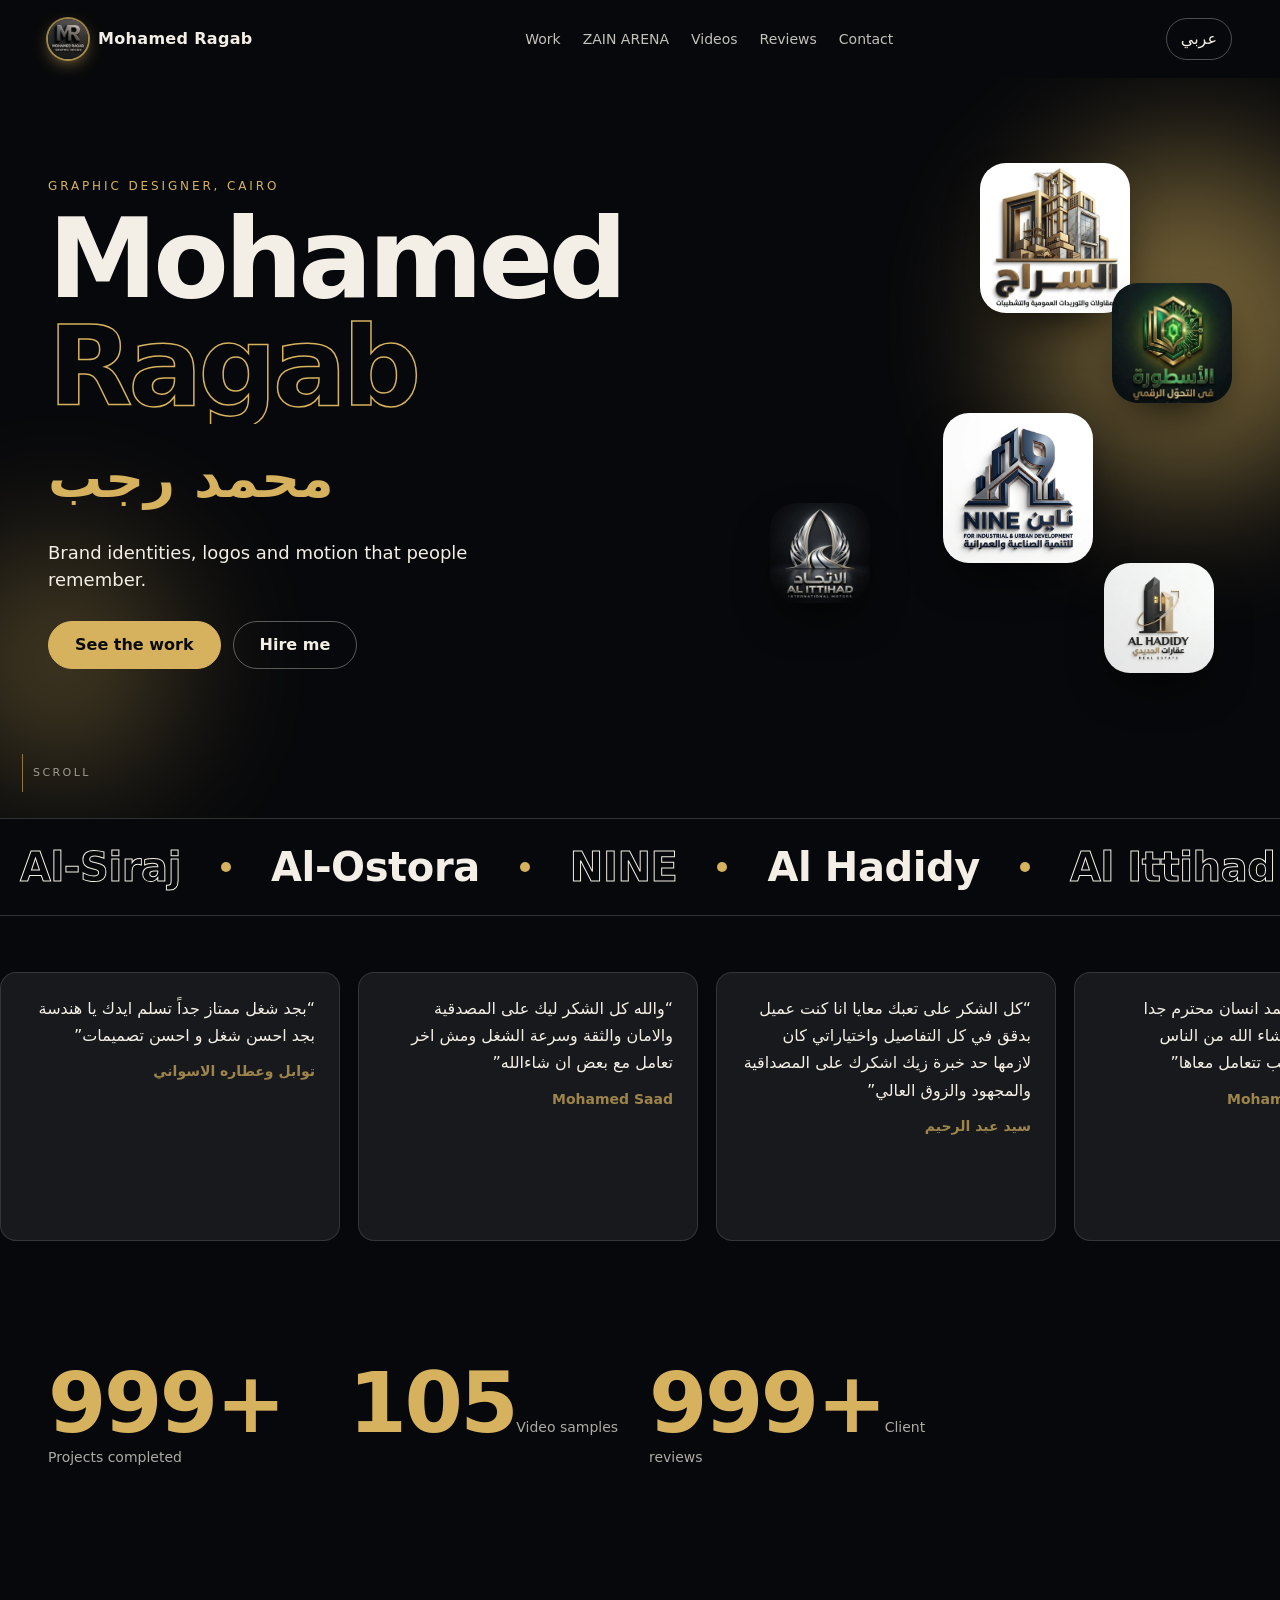
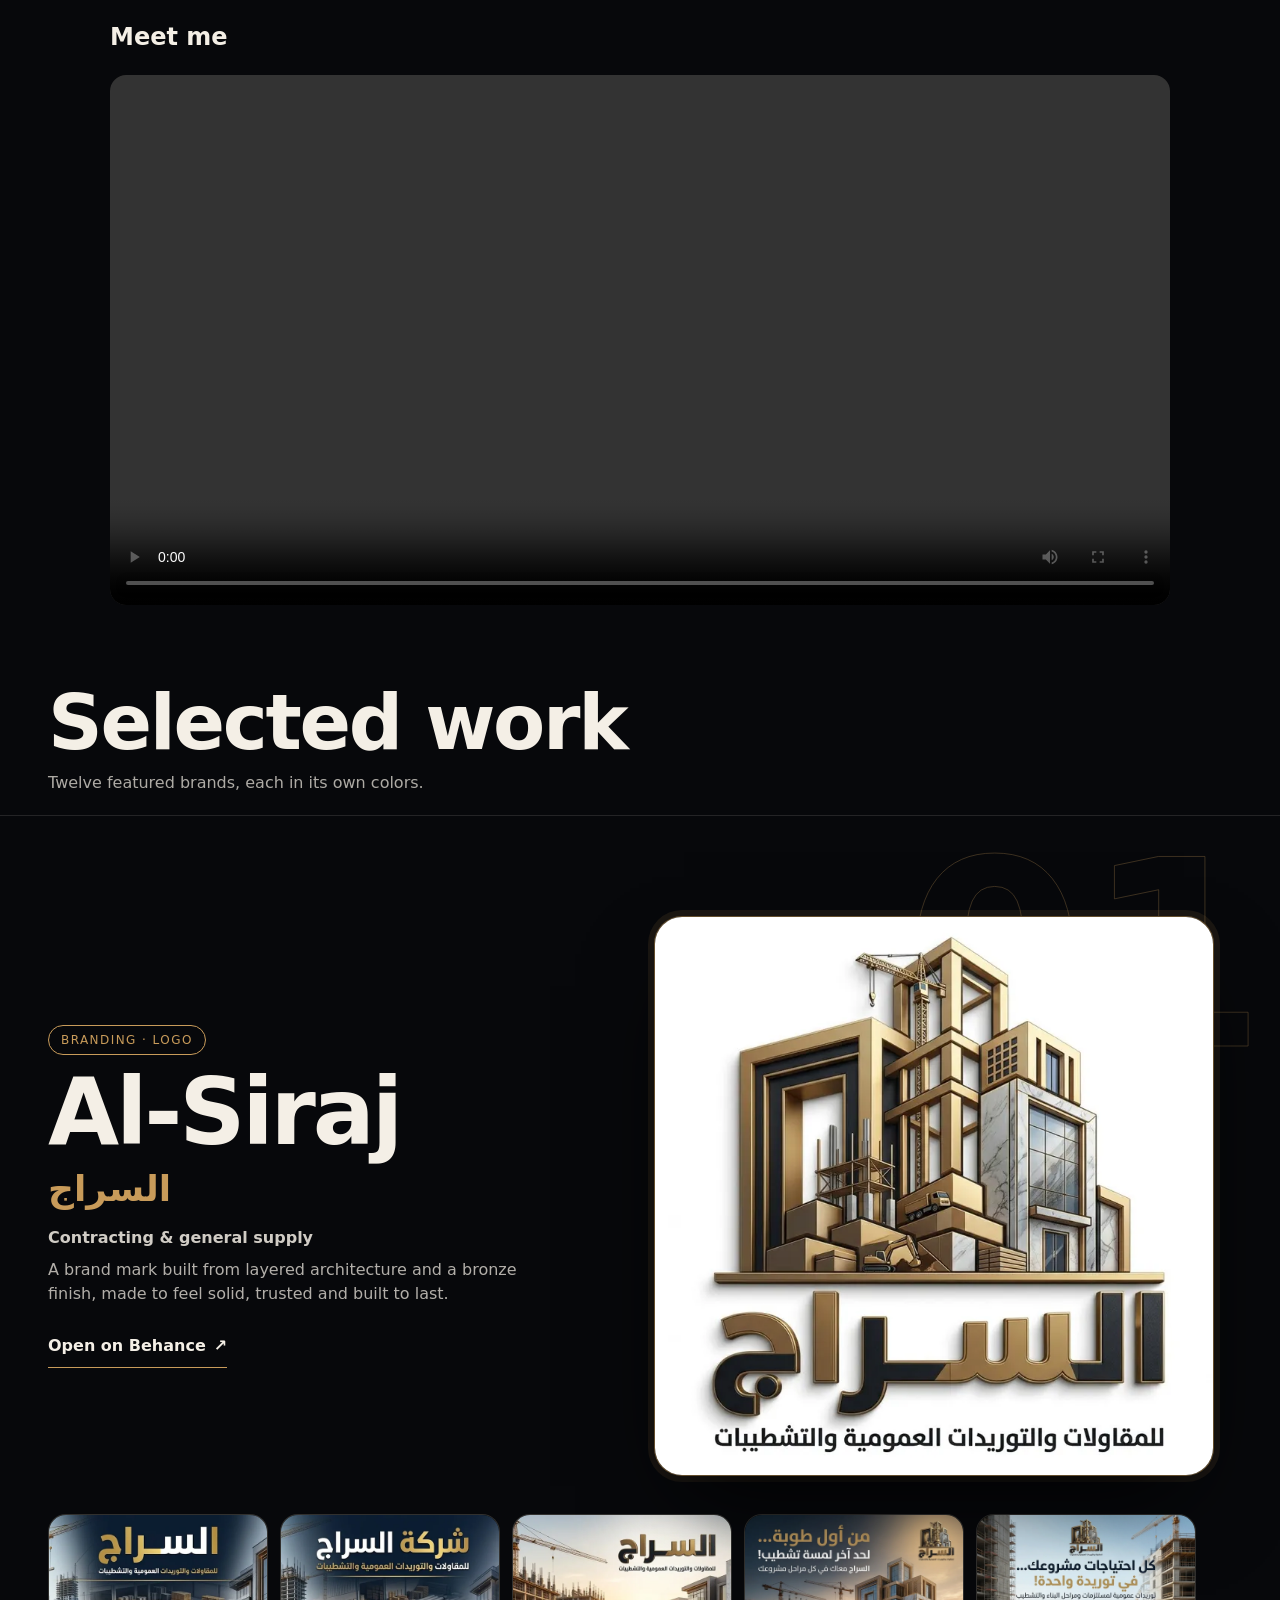
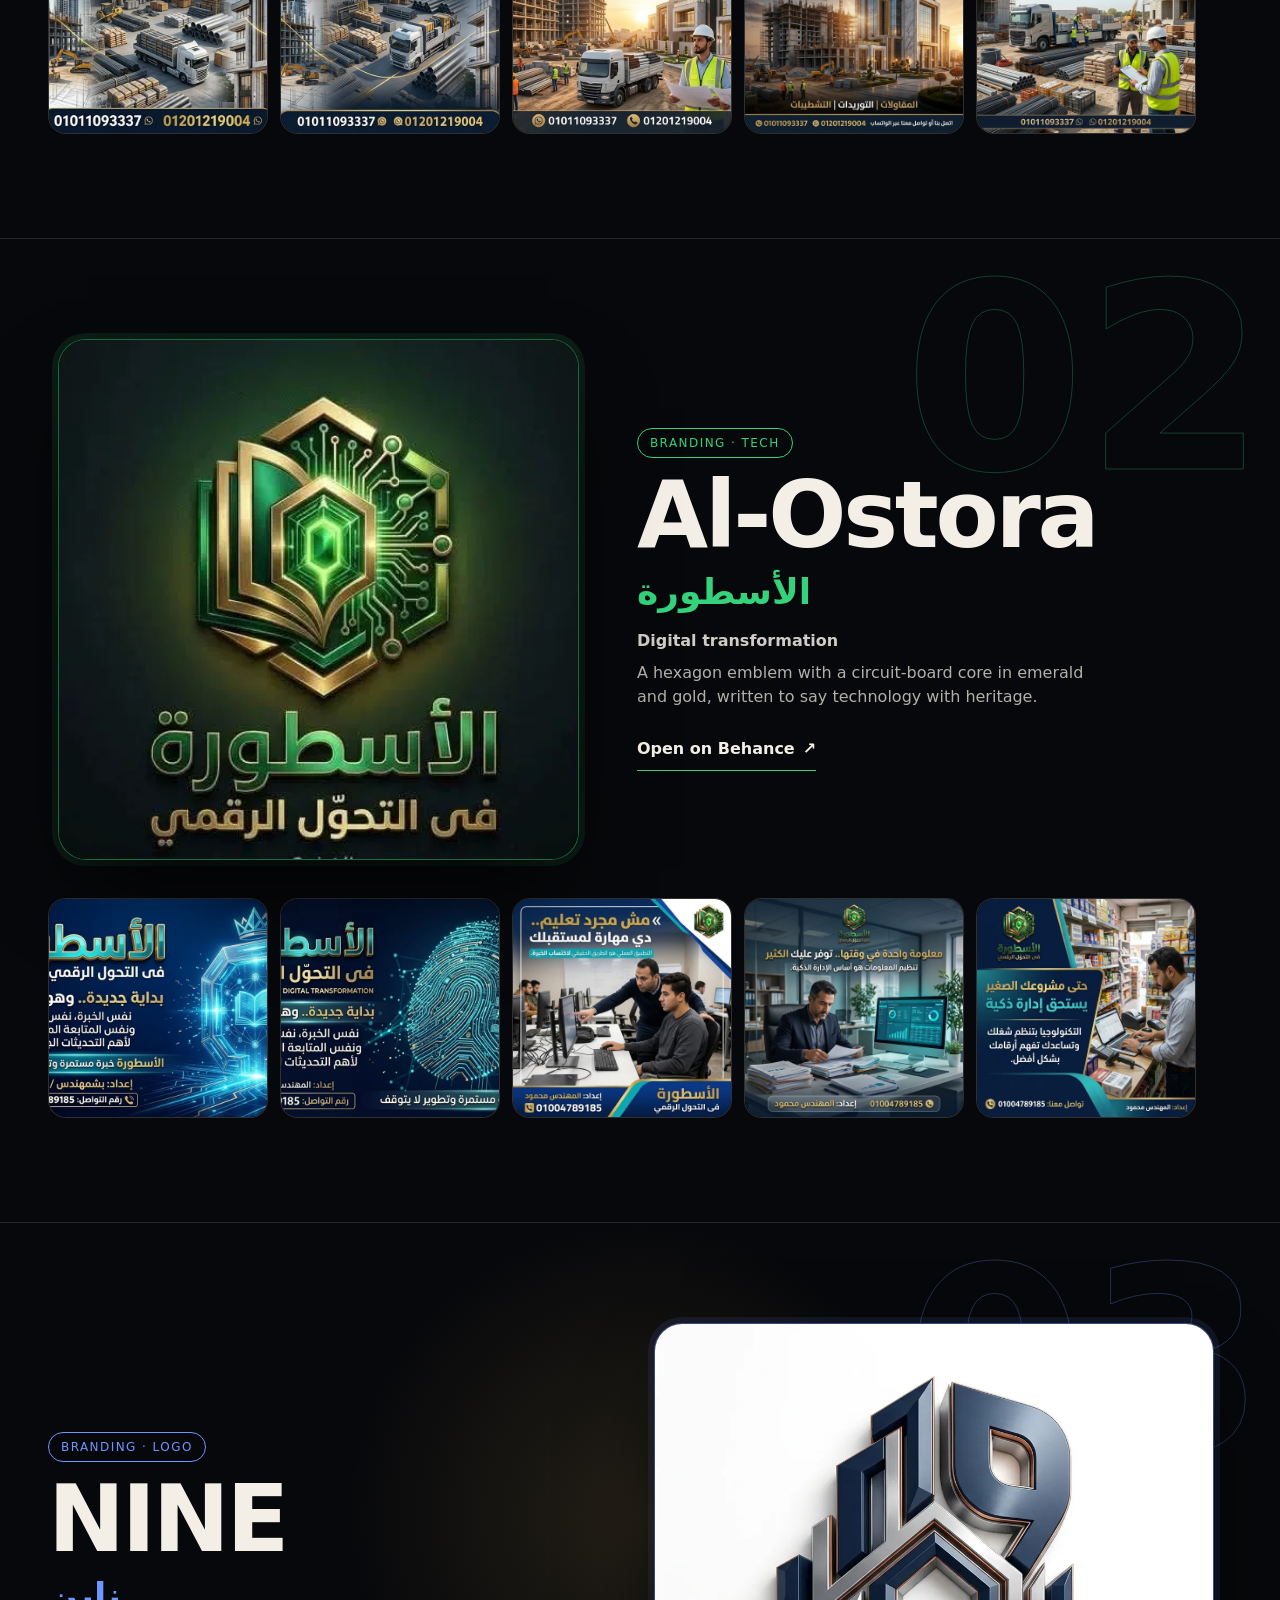
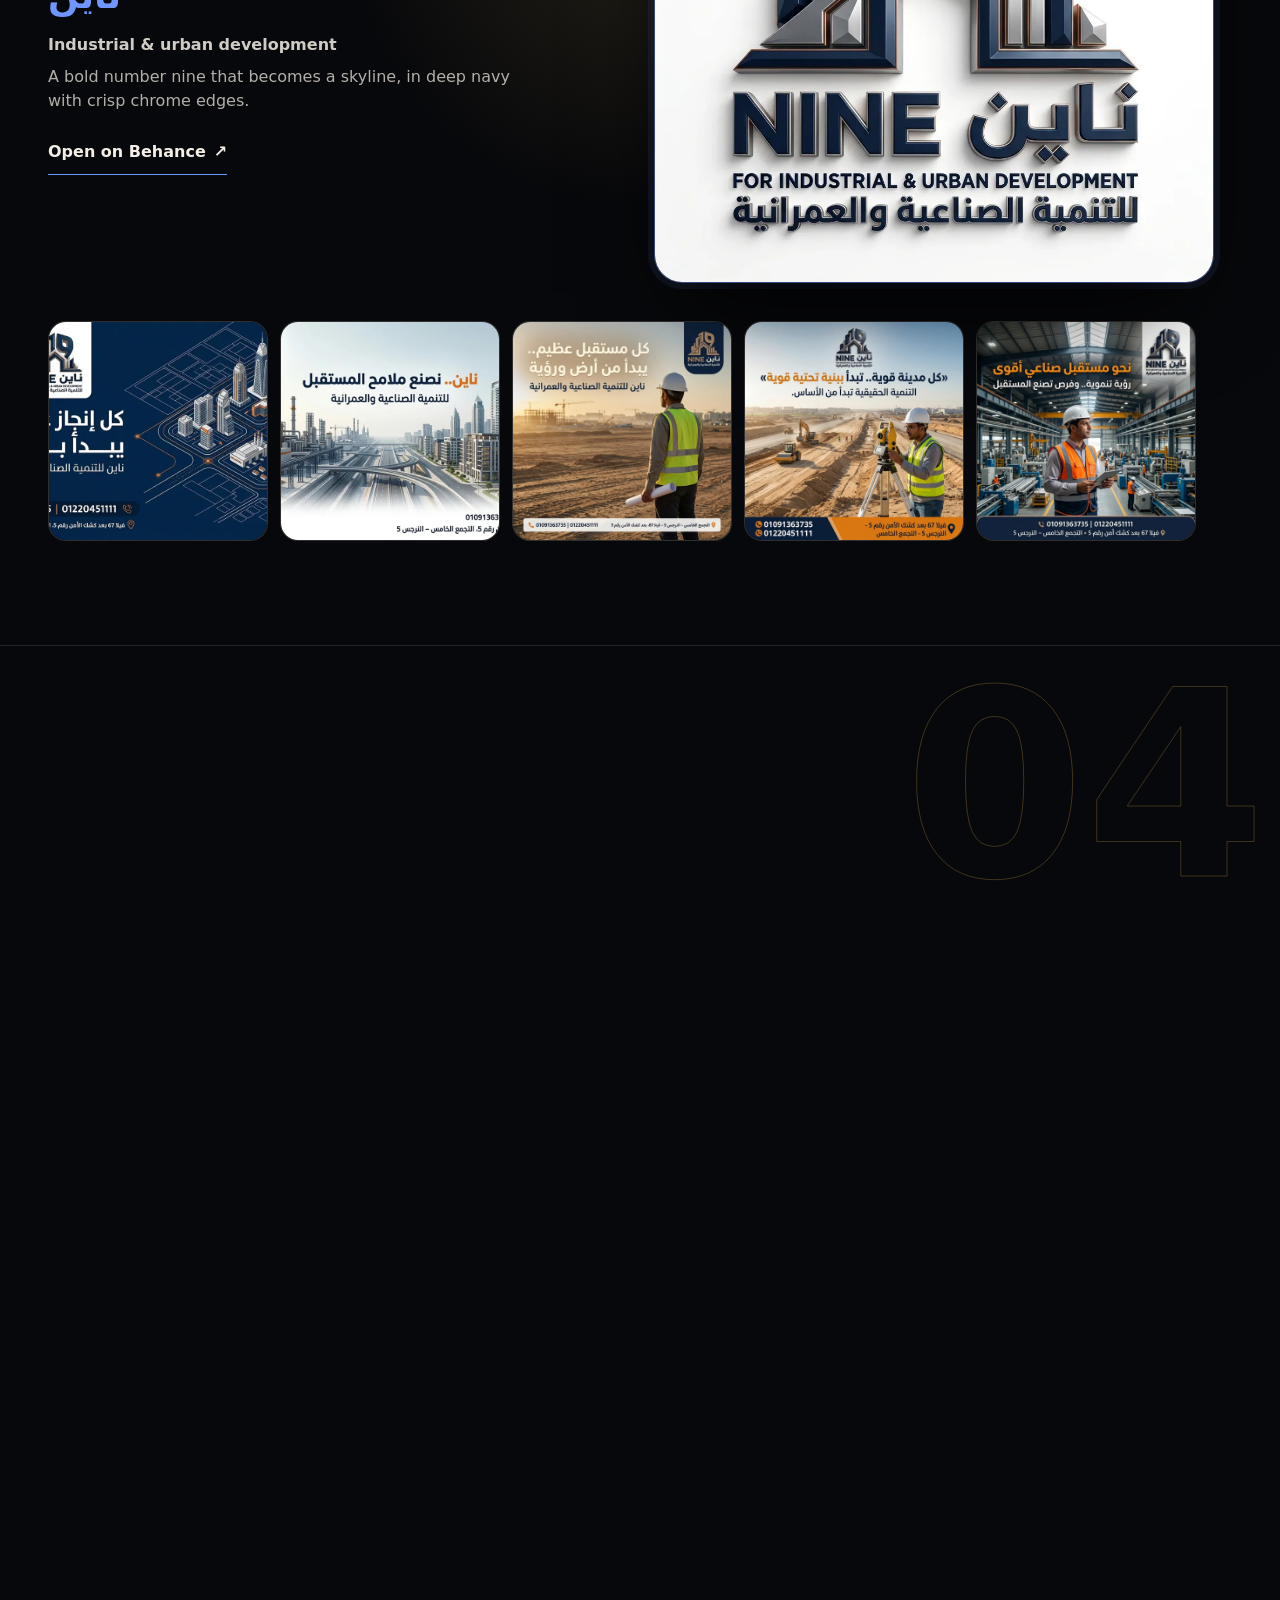
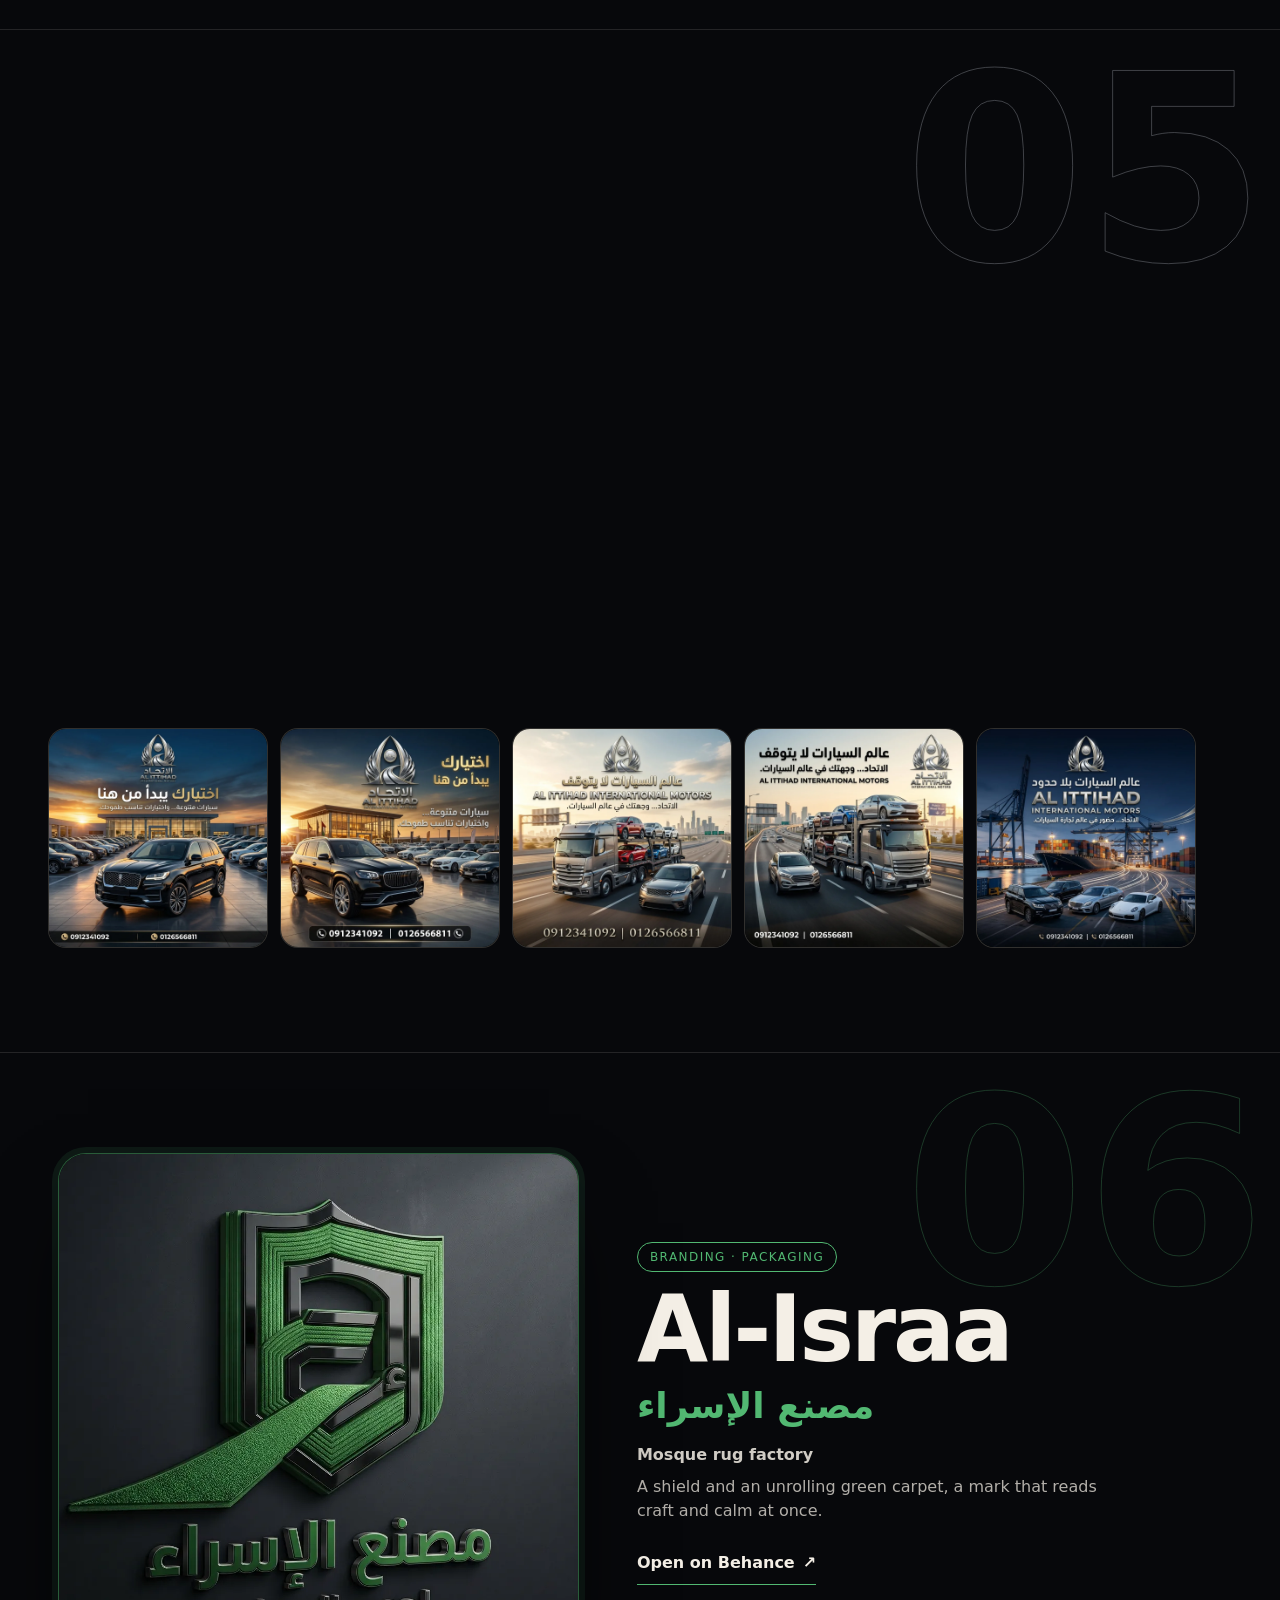
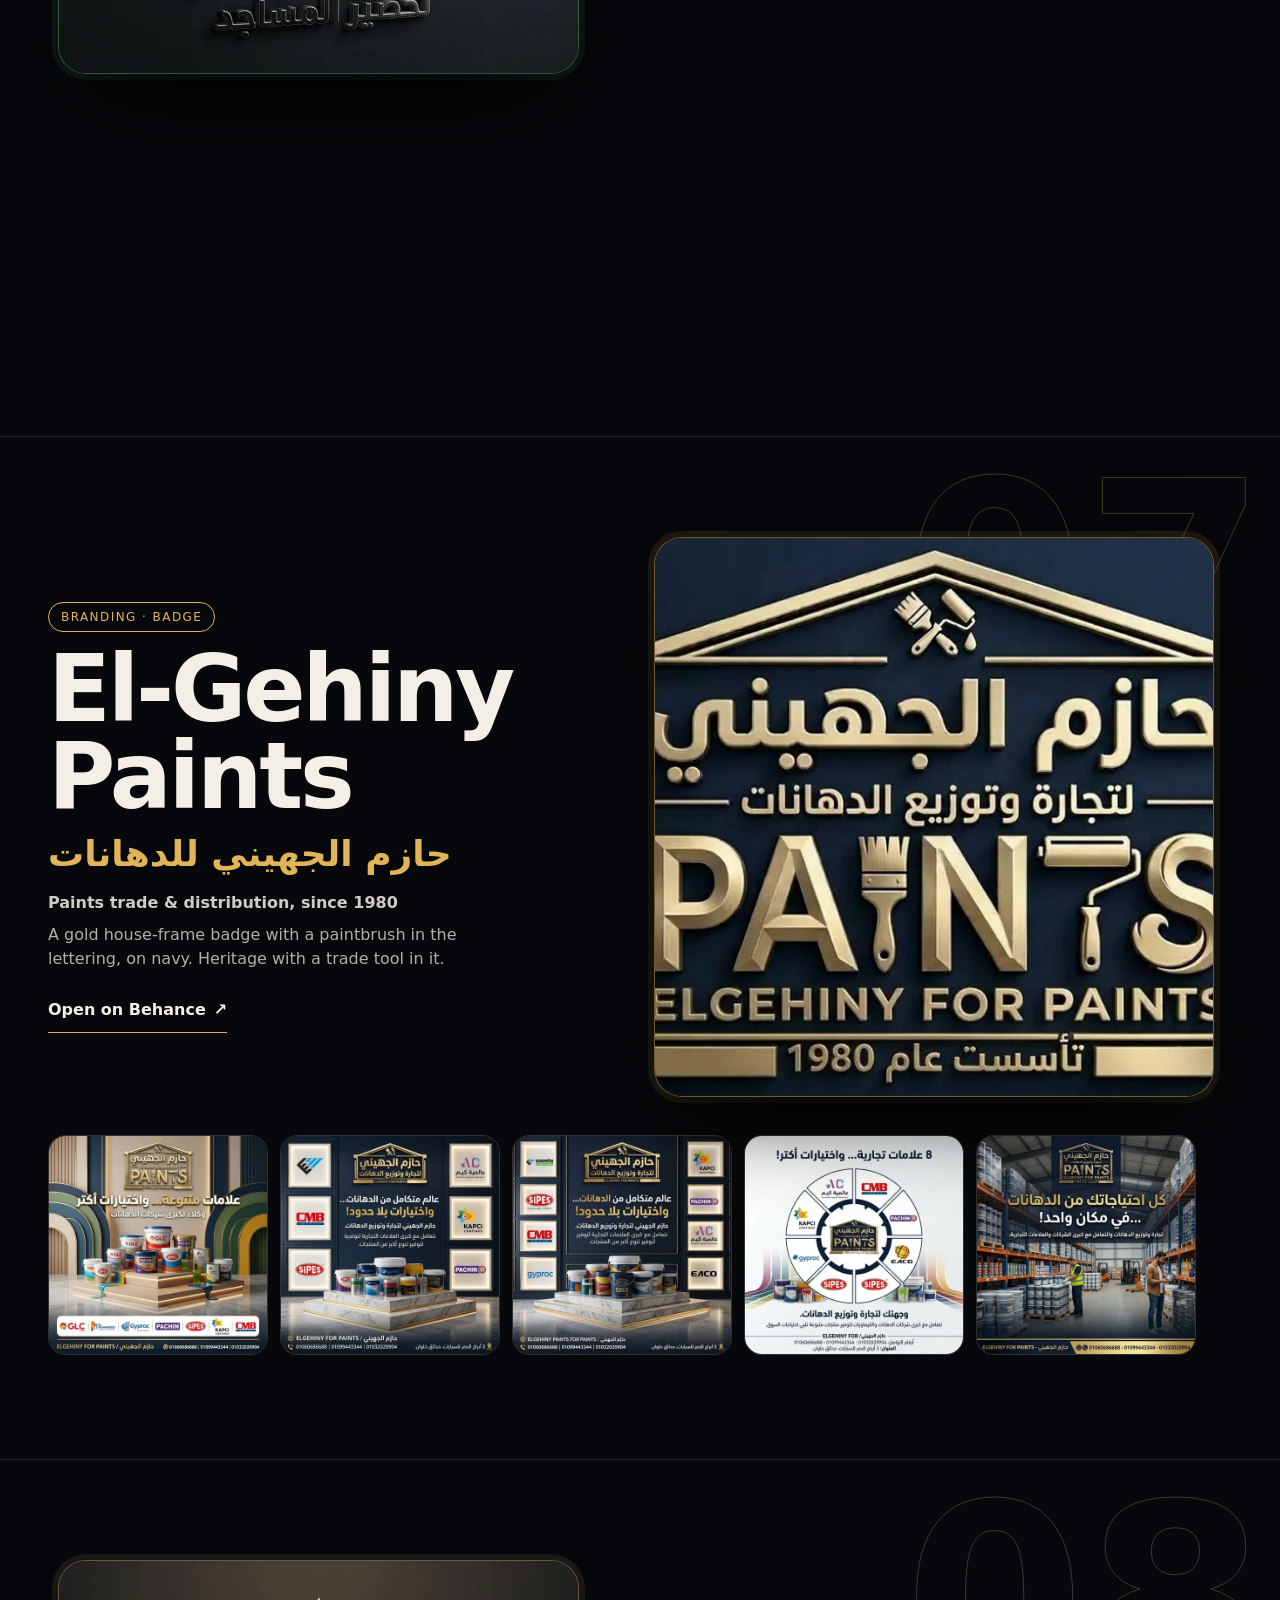
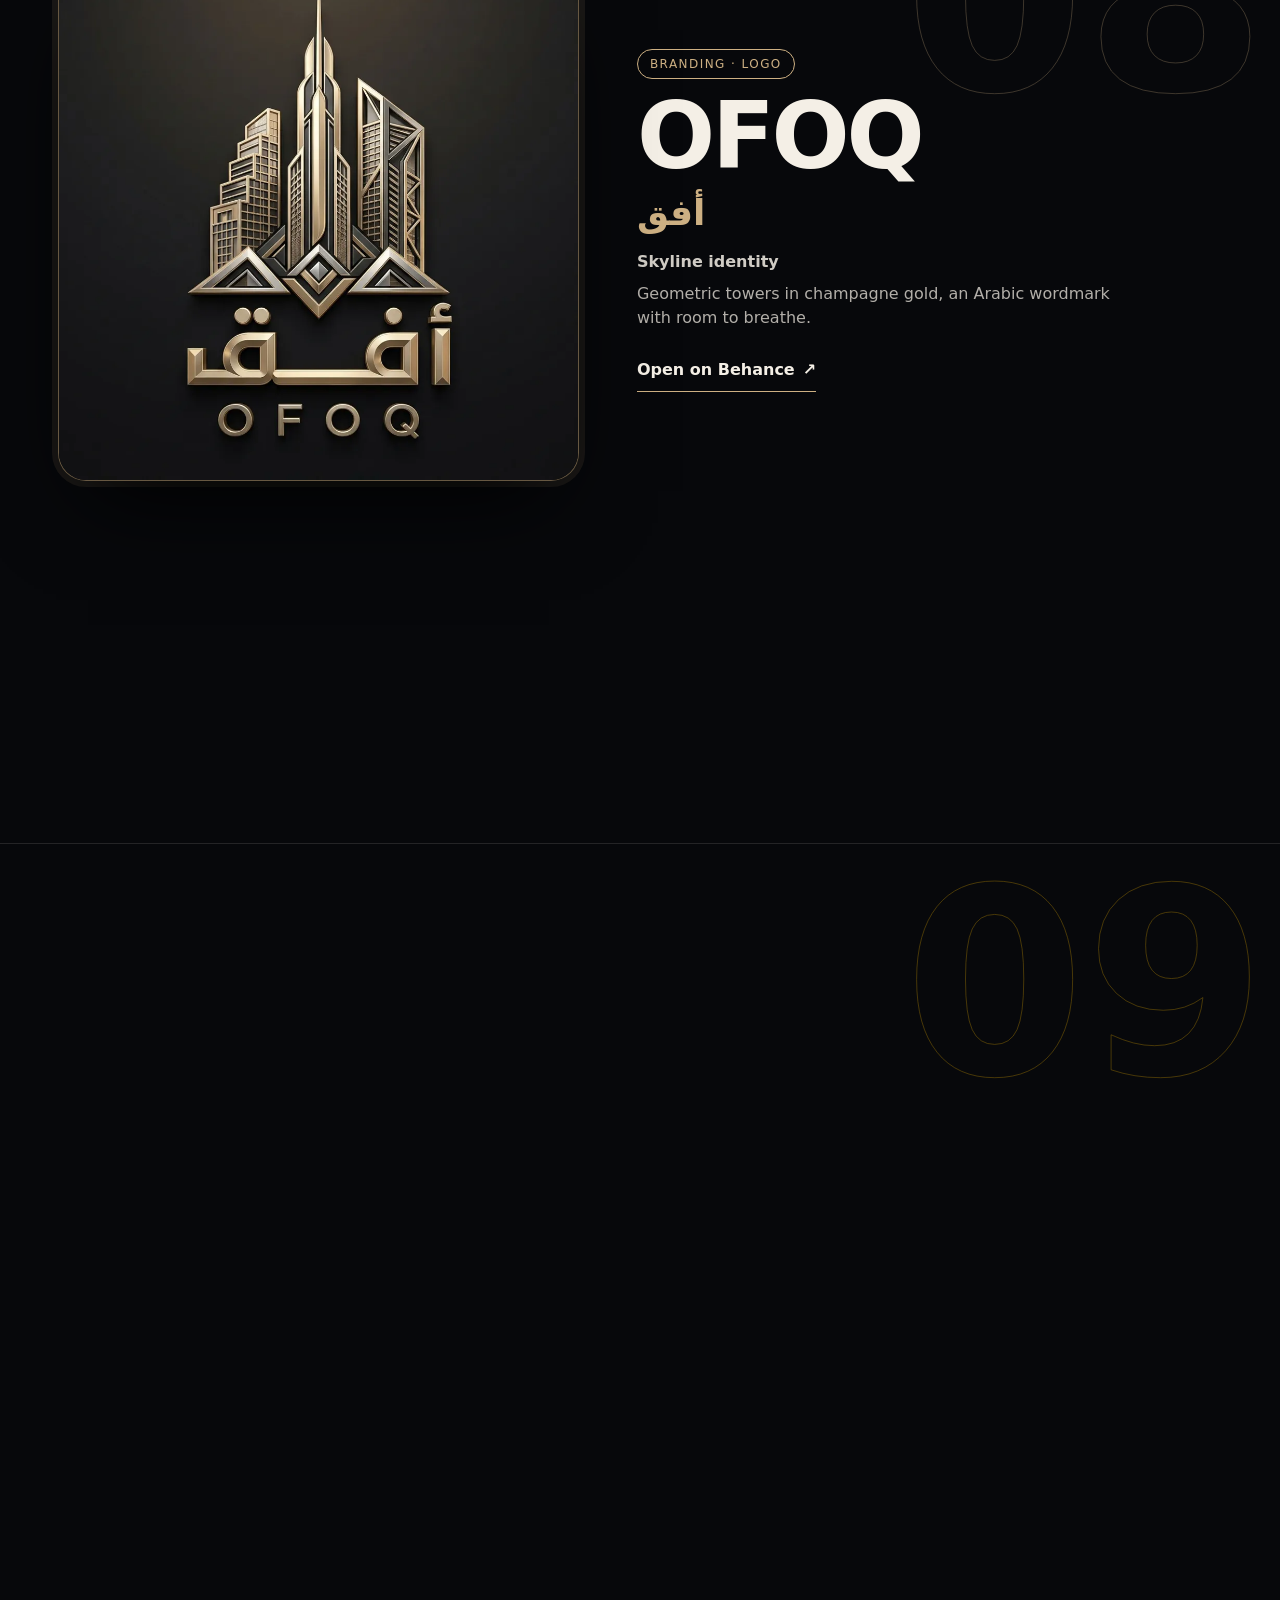
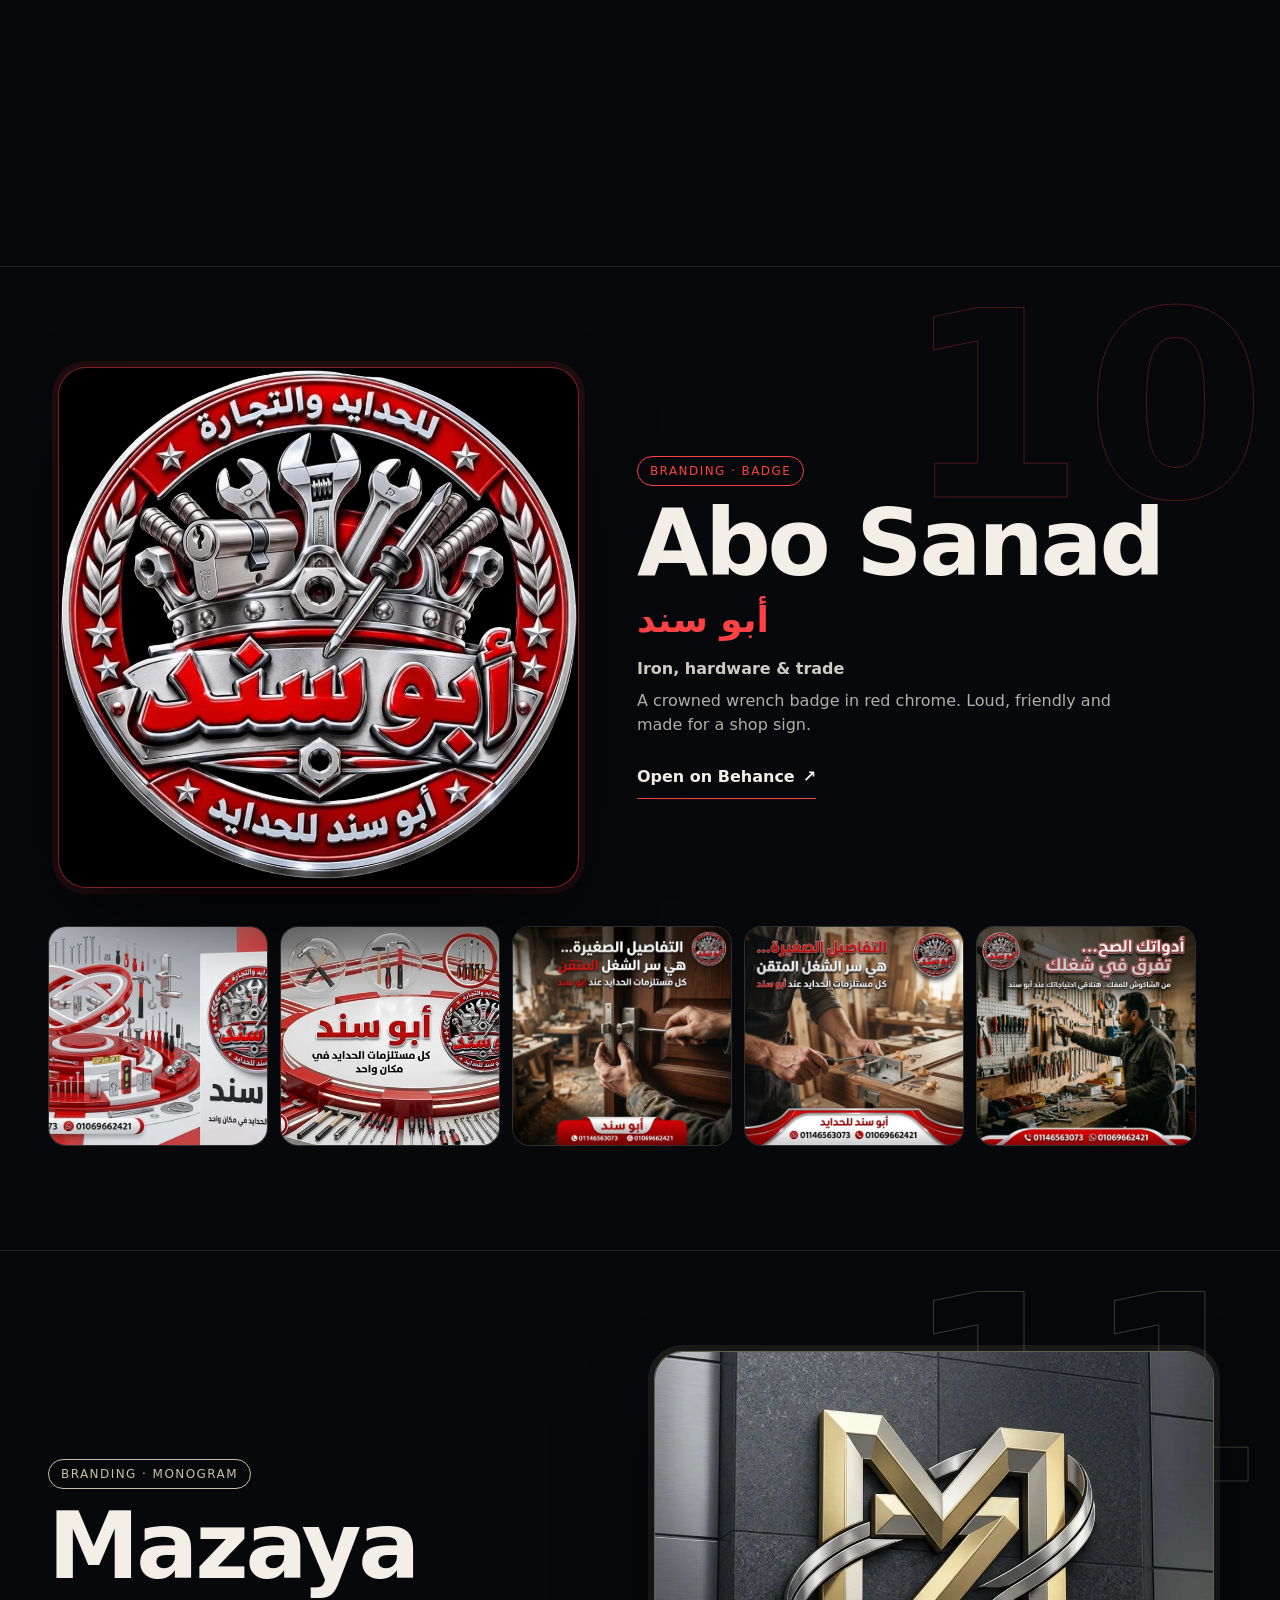
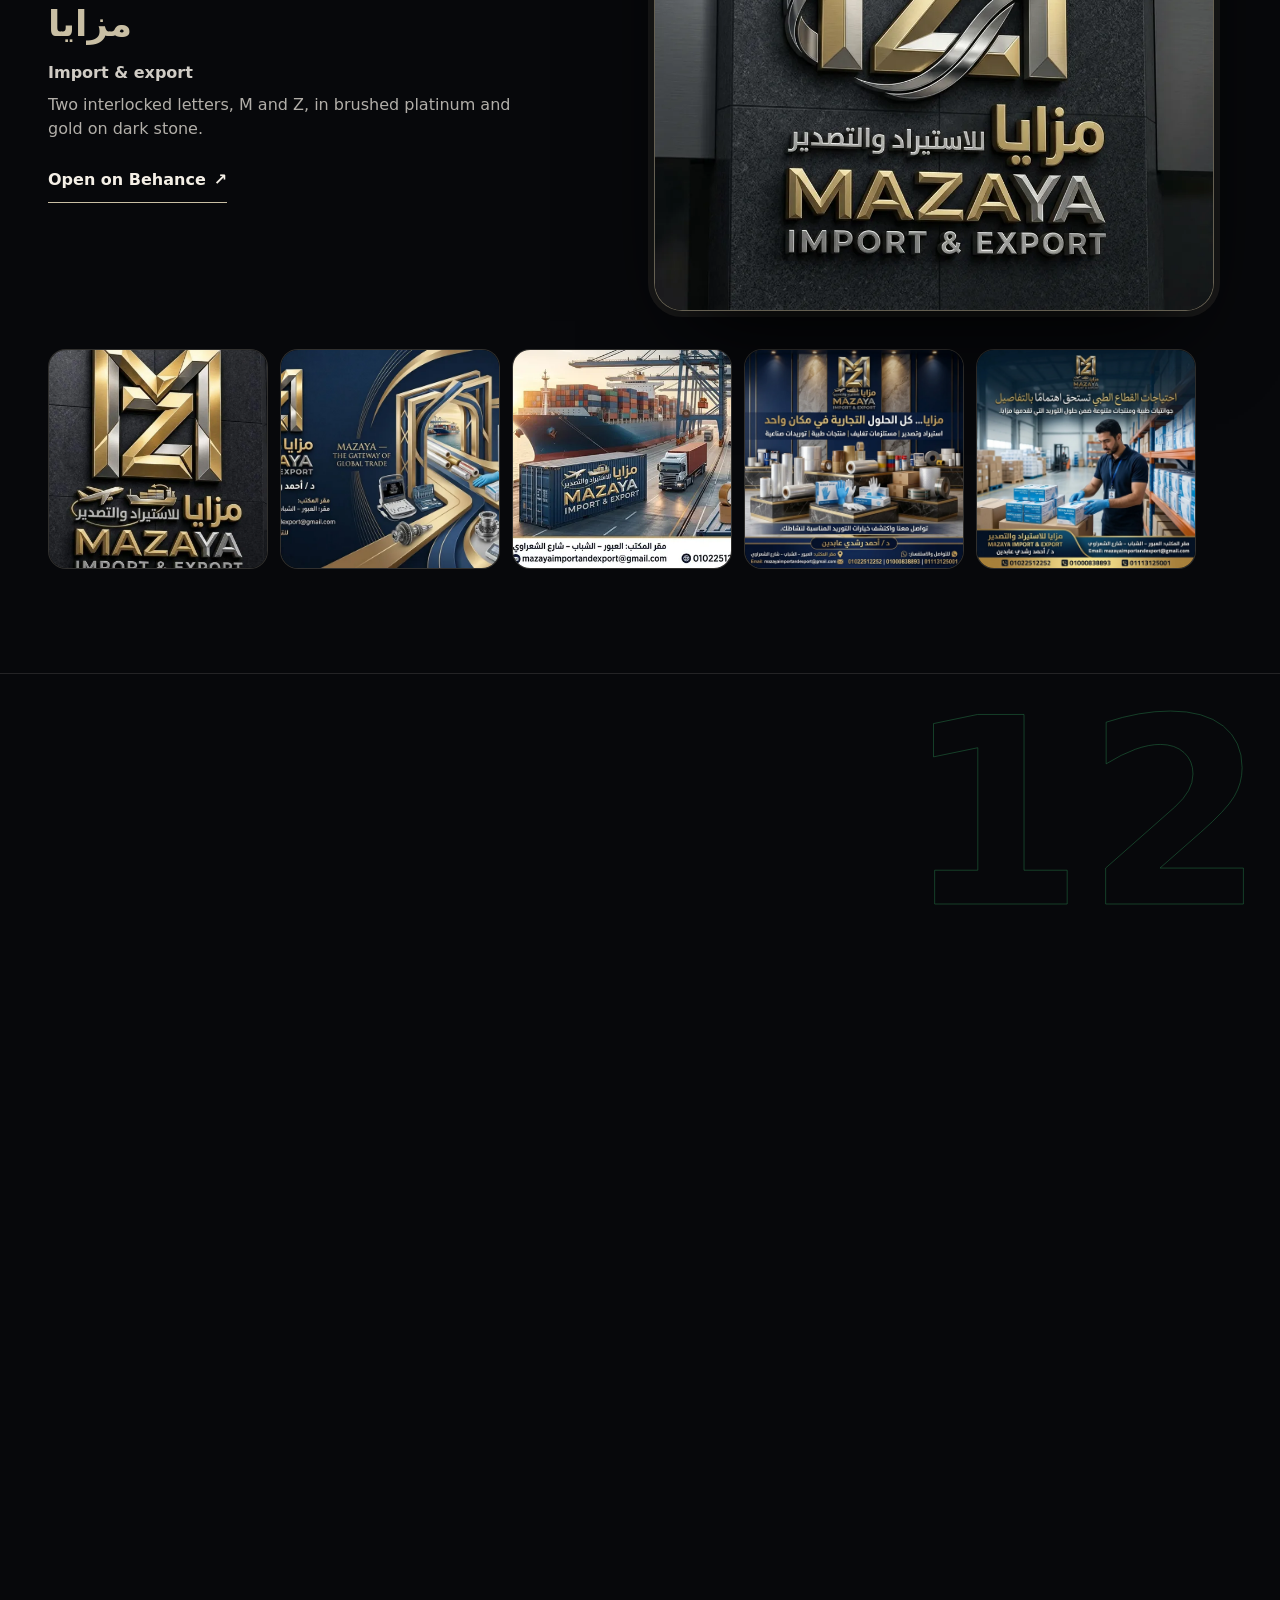
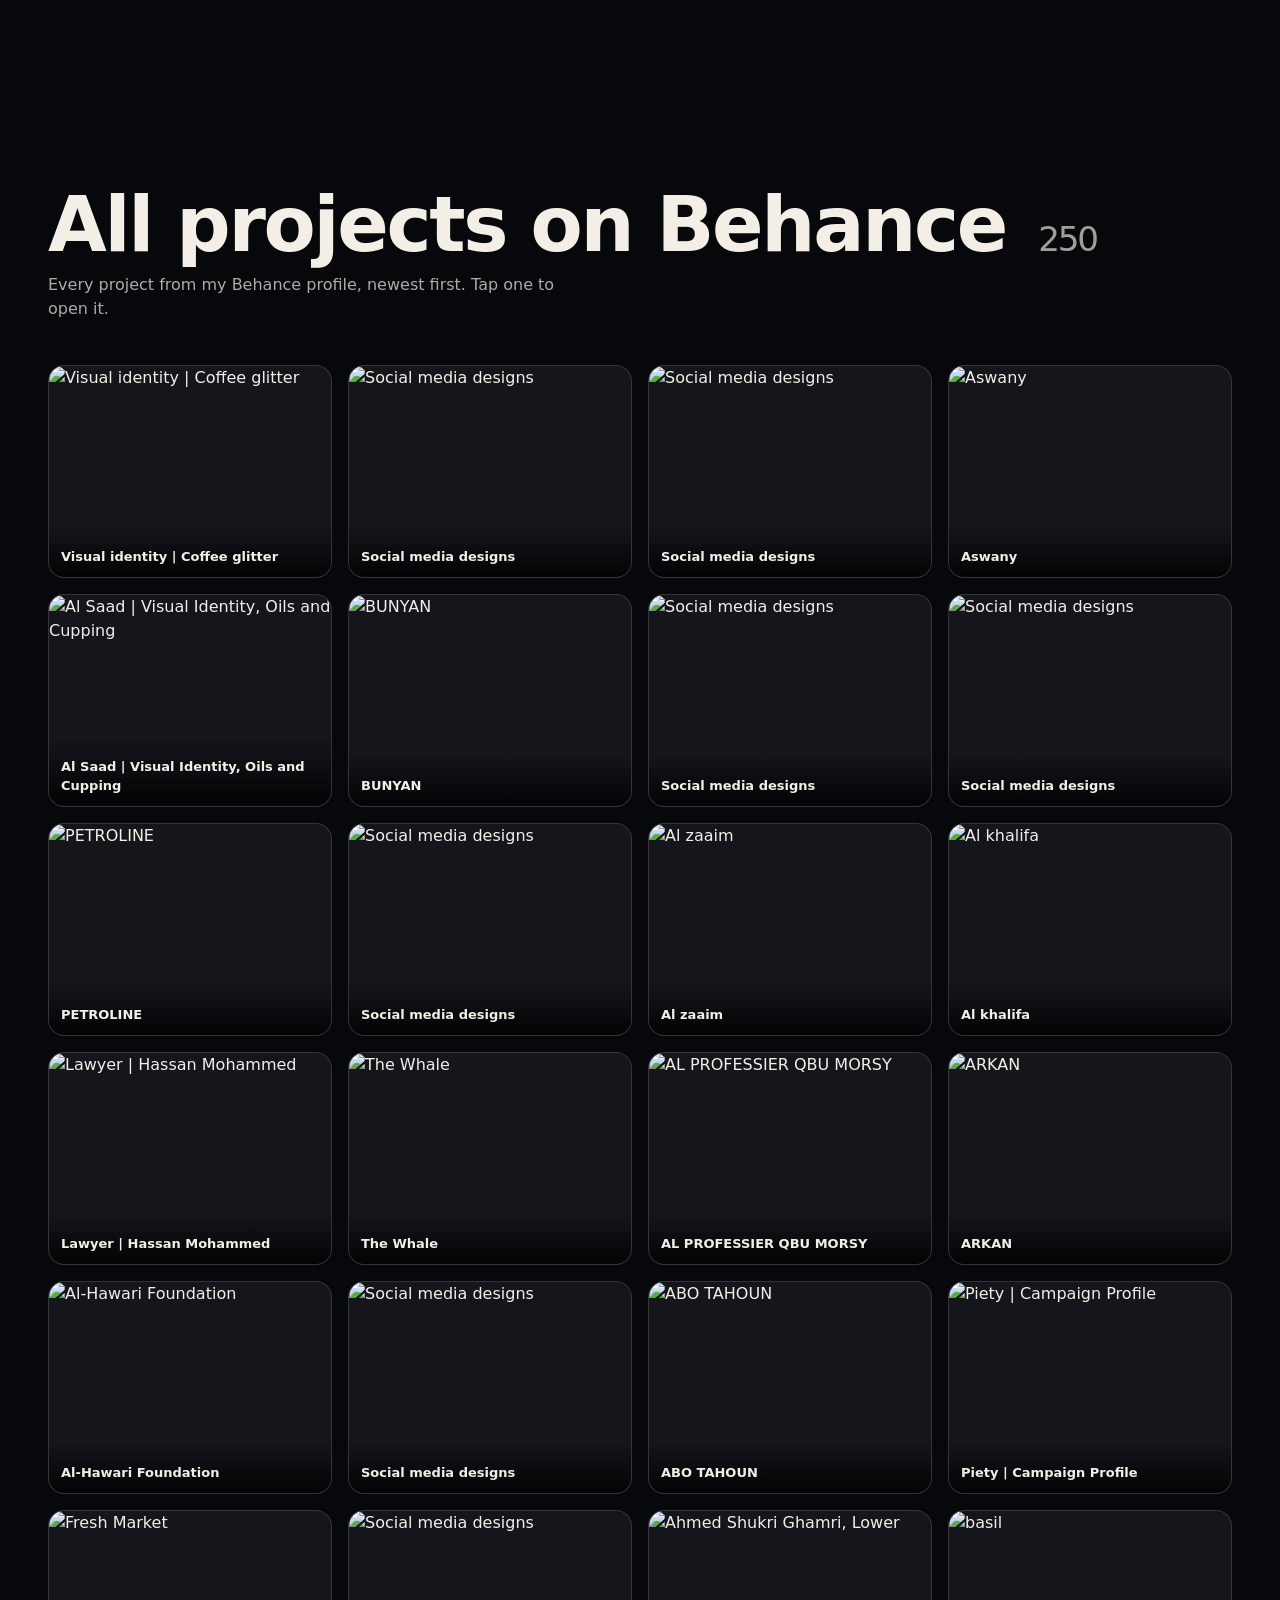
==== commit 8cd548e7: "Add SEO metadata and structured data Updated title and meta description to include video editing ser" ====
--- a/index.html
+++ b/index.html
@@ -3,8 +3,43 @@
 <head>
 <meta charset="utf-8">
 <meta name="viewport" content="width=device-width, initial-scale=1">
-<title>Mohamed Ragab | Graphic Designer</title>
-<meta name="description" content="Brand identities, logos and motion by Mohamed Ragab, graphic designer in Cairo.">
+<title>Mohamed Ragab | Graphic Designer & Video Editor in Egypt</title>
+<meta name="description" content="Mohamed Ragab is an Egyptian graphic designer and video editor creating brand identities, logos, social media designs and motion work. Explore his portfolio in Arabic and English.">
+<meta name="keywords" content="Mohamed Ragab, Mohamed Ragab designer, graphic designer Egypt, graphic designer Cairo, مصمم جرافيك مصر, محمد رجب, مونتير فيديو, video editor Egypt, logo design, brand identity, social media design">
+<meta name="author" content="Mohamed Ragab">
+<meta name="robots" content="index,follow,max-image-preview:large">
+<link rel="canonical" href="https://mohamedragab-design.github.io/">
+<meta property="og:type" content="website">
+<meta property="og:locale" content="en_EG">
+<meta property="og:locale:alternate" content="ar_EG">
+<meta property="og:site_name" content="Mohamed Ragab Portfolio">
+<meta property="og:title" content="Mohamed Ragab | Graphic Designer & Video Editor in Egypt">
+<meta property="og:description" content="Brand identities, logos, social media designs and video editing by Mohamed Ragab, an Egyptian graphic designer.">
+<meta property="og:url" content="https://mohamedragab-design.github.io/">
+<meta property="og:image" content="https://mohamedragab-design.github.io/assets/images/nine9-1.webp">
+<meta property="og:image:alt" content="NINE brand identity design from Mohamed Ragab's graphic design portfolio">
+<meta name="twitter:card" content="summary_large_image">
+<meta name="twitter:title" content="Mohamed Ragab | Graphic Designer & Video Editor in Egypt">
+<meta name="twitter:description" content="Explore brand identity, logo, social media and motion design work by Mohamed Ragab in Egypt.">
+<meta name="twitter:image" content="https://mohamedragab-design.github.io/assets/images/nine9-1.webp">
+<meta name="twitter:image:alt" content="NINE brand identity design from Mohamed Ragab's graphic design portfolio">
+<script type="application/ld+json">
+{
+  "@context": "https://schema.org",
+  "@type": "Person",
+  "name": "Mohamed Ragab",
+  "alternateName": "محمد رجب",
+  "url": "https://mohamedragab-design.github.io/",
+  "jobTitle": ["Graphic Designer", "Video Editor"],
+  "description": "Graphic designer and video editor based in Egypt, creating brand identities, logos, social media designs and motion work.",
+  "knowsLanguage": ["ar", "en"],
+  "address": {
+    "@type": "PostalAddress",
+    "addressCountry": "EG",
+    "addressLocality": "Cairo"
+  }
+}
+</script>
 <link rel="icon" href="[data-uri]">
 <link rel="stylesheet" href="style.css">
 </head>
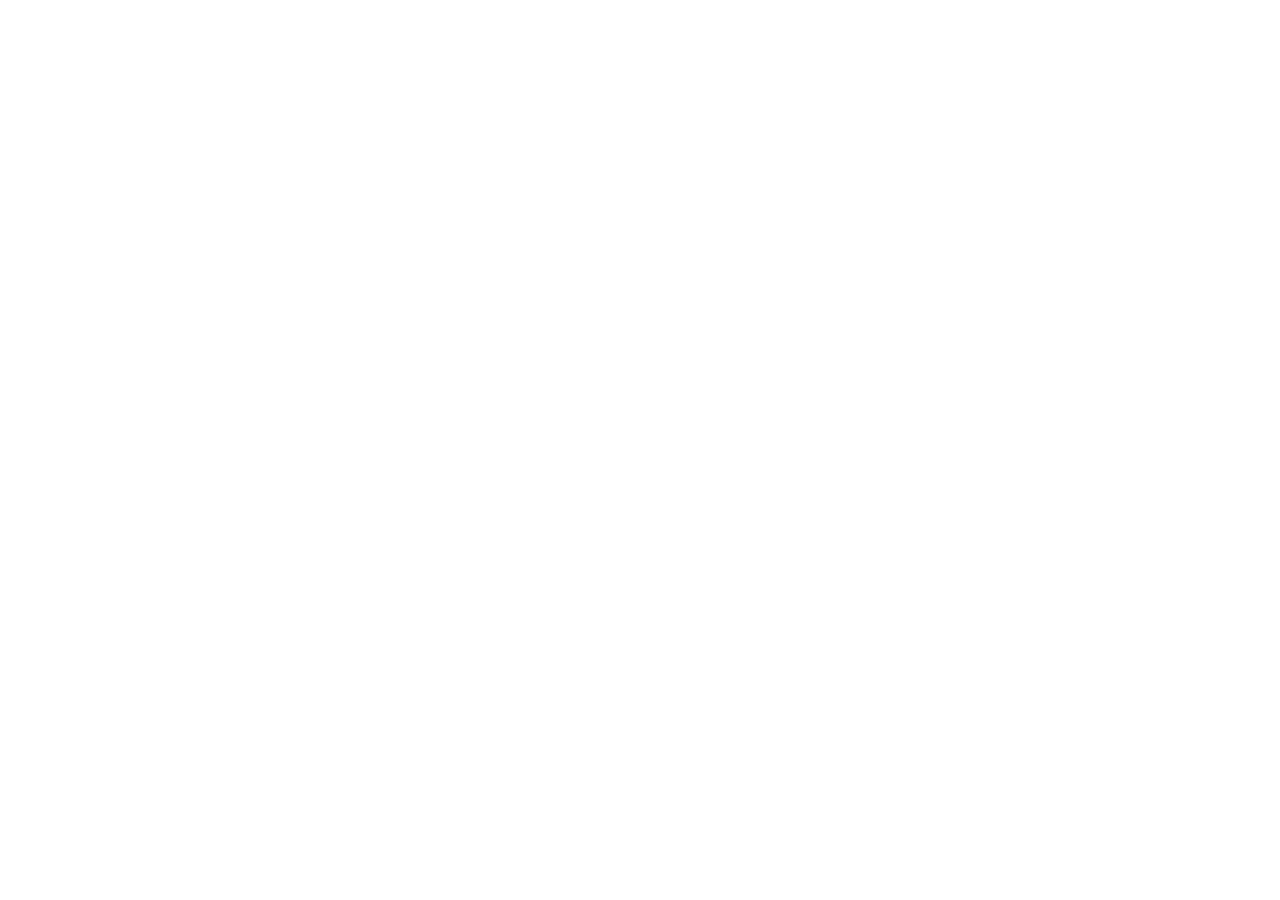
==== commit c5d4e188: "Add Arabic portfolio SEO metadata" ====
--- a/index.html
+++ b/index.html
@@ -3,8 +3,9 @@
 <head>
 <meta charset="utf-8">
 <meta name="viewport" content="width=device-width, initial-scale=1">
-<title>Mohamed Ragab | Graphic Designer & Video Editor in Egypt</title>
+<title>Mohamed Ragab | Graphic Designer &amp; Video Editor in Egypt</title>
 <meta name="description" content="Mohamed Ragab is an Egyptian graphic designer and video editor creating brand identities, logos, social media designs and motion work. Explore his portfolio in Arabic and English.">
+<meta name="description" lang="ar" content="محمد رجب، مصمم جرافيك ومحرر فيديو في القاهرة، مصر. شاهد أعماله في تصميم الشعارات والهويات البصرية وتصميمات السوشيال ميديا والحركة.">
 <meta name="keywords" content="Mohamed Ragab, Mohamed Ragab designer, graphic designer Egypt, graphic designer Cairo, مصمم جرافيك مصر, محمد رجب, مونتير فيديو, video editor Egypt, logo design, brand identity, social media design">
 <meta name="author" content="Mohamed Ragab">
 <meta name="robots" content="index,follow,max-image-preview:large">
@@ -13,16 +14,21 @@
 <meta property="og:locale" content="en_EG">
 <meta property="og:locale:alternate" content="ar_EG">
 <meta property="og:site_name" content="Mohamed Ragab Portfolio">
-<meta property="og:title" content="Mohamed Ragab | Graphic Designer & Video Editor in Egypt">
+<meta property="og:title" content="Mohamed Ragab | Graphic Designer &amp; Video Editor in Egypt">
 <meta property="og:description" content="Brand identities, logos, social media designs and video editing by Mohamed Ragab, an Egyptian graphic designer.">
+<meta property="og:title" lang="ar" content="محمد رجب | مصمم جرافيك ومحرر فيديو في مصر">
+<meta property="og:description" lang="ar" content="محمد رجب مصمم جرافيك ومحرر فيديو من القاهرة، مصر. اكتشف أعماله في الشعارات والهويات البصرية وتصميمات السوشيال ميديا والحركة.">
 <meta property="og:url" content="https://mohamedragab-design.github.io/">
 <meta property="og:image" content="https://mohamedragab-design.github.io/assets/images/nine9-1.webp">
 <meta property="og:image:alt" content="NINE brand identity design from Mohamed Ragab's graphic design portfolio">
 <meta name="twitter:card" content="summary_large_image">
-<meta name="twitter:title" content="Mohamed Ragab | Graphic Designer & Video Editor in Egypt">
+<meta name="twitter:title" content="Mohamed Ragab | Graphic Designer &amp; Video Editor in Egypt">
 <meta name="twitter:description" content="Explore brand identity, logo, social media and motion design work by Mohamed Ragab in Egypt.">
+<meta name="twitter:title" lang="ar" content="محمد رجب | مصمم جرافيك ومحرر فيديو في مصر">
+<meta name="twitter:description" lang="ar" content="أعمال محمد رجب في تصميم الجرافيك والشعارات والهويات البصرية ومونتاج الفيديو في القاهرة، مصر.">
 <meta name="twitter:image" content="https://mohamedragab-design.github.io/assets/images/nine9-1.webp">
 <meta name="twitter:image:alt" content="NINE brand identity design from Mohamed Ragab's graphic design portfolio">
+<meta name="google-site-verification" content="ADD_GOOGLE_SEARCH_CONSOLE_TOKEN_HERE">
 <script type="application/ld+json">
 {
   "@context": "https://schema.org",
@@ -31,7 +37,7 @@
   "alternateName": "محمد رجب",
   "url": "https://mohamedragab-design.github.io/",
   "jobTitle": ["Graphic Designer", "Video Editor"],
-  "description": "Graphic designer and video editor based in Egypt, creating brand identities, logos, social media designs and motion work.",
+  "description": "Graphic designer and video editor based in Cairo, Egypt, creating brand identities, logos, social media designs and motion work.",
   "knowsLanguage": ["ar", "en"],
   "address": {
     "@type": "PostalAddress",
@@ -40,12 +46,5 @@
   }
 }
 </script>
-<link rel="icon" href="[data-uri]">
-<link rel="stylesheet" href="style.css">
 </head>
 <body>
-<div id="app" class="mr-root"></div><section style="max-width:1100px;margin:0 auto;padding:24px 20px;text-align:center"><a href="https://mohamedragab-design.github.io/zain-arena/" target="_blank" rel="noopener" style="display:inline-block;padding:12px 20px;border:1px solid #d6b25e;border-radius:999px;color:#d6b25e;text-decoration:none">ZAIN ARENA · Visit the app website</a></section>
-<noscript>Please enable JavaScript to view this portfolio.</noscript>
-<script src="app.js"></script>
-</body>
-</html>
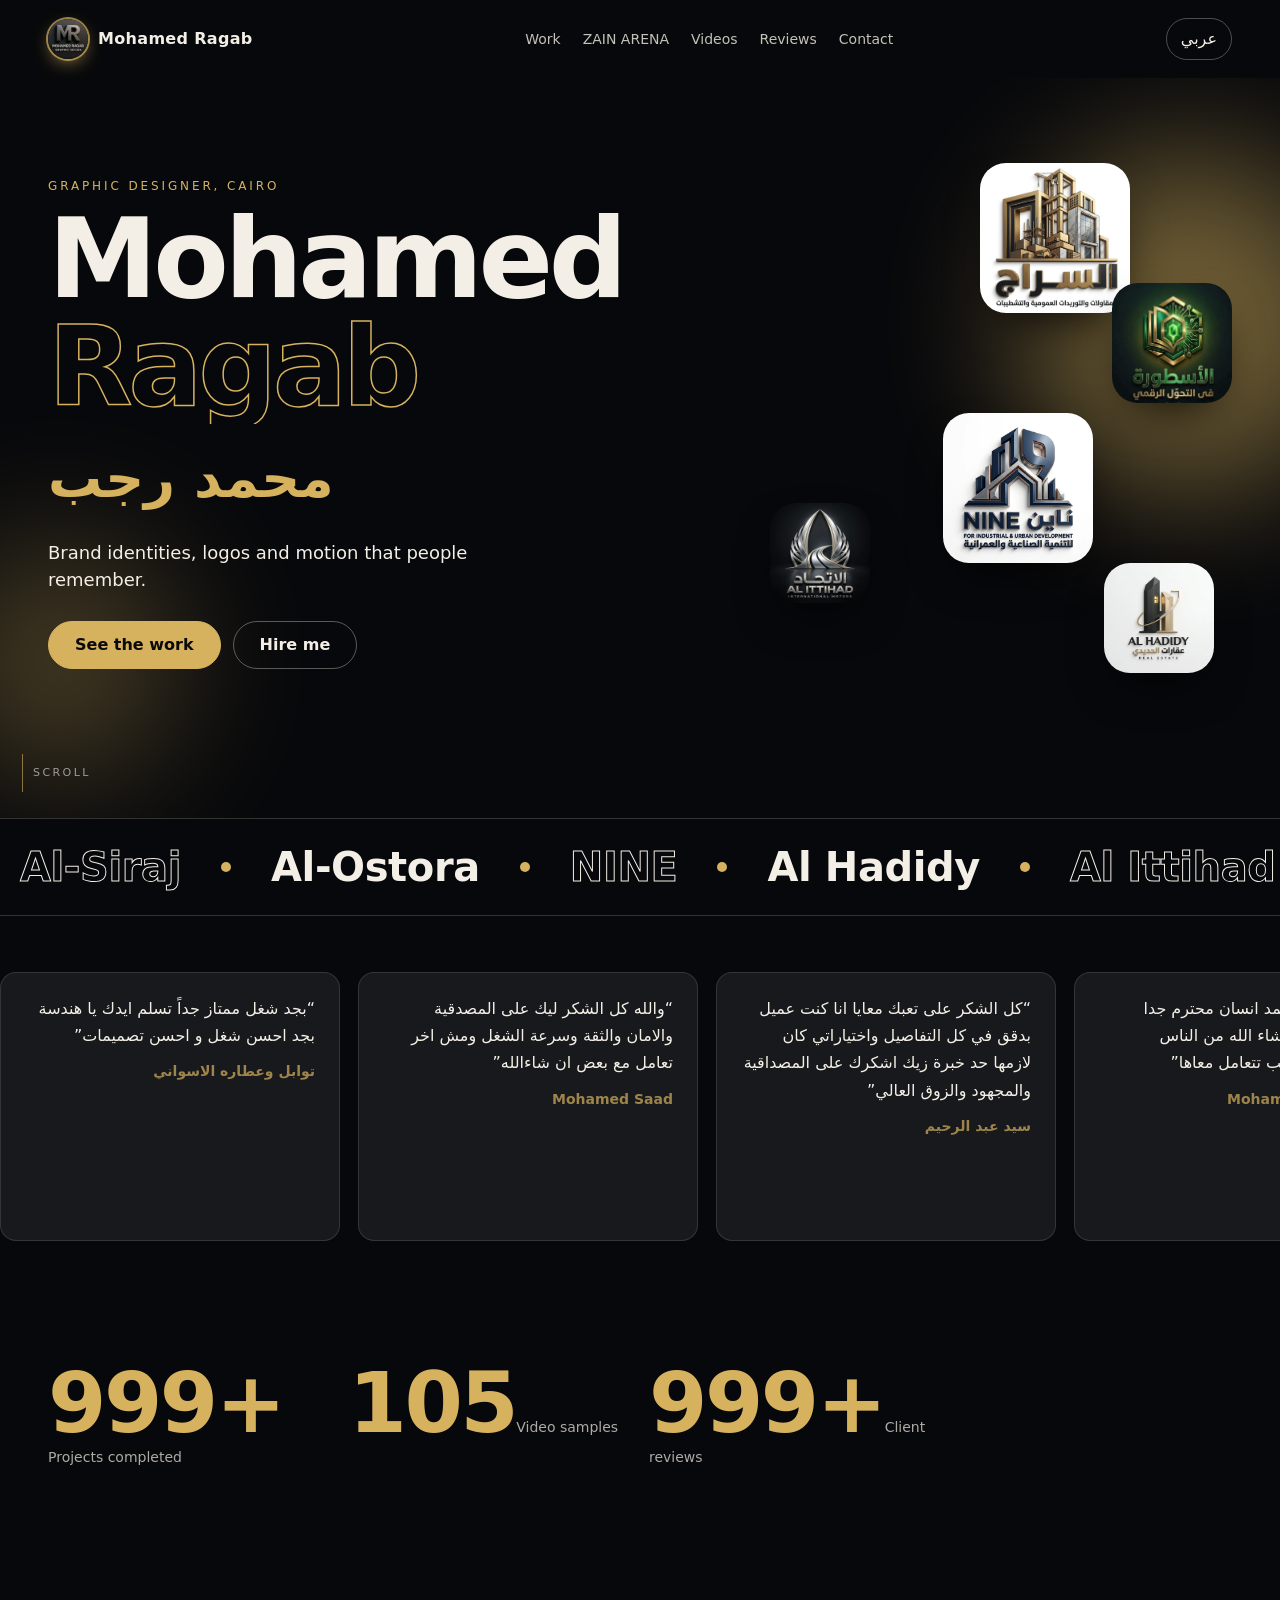
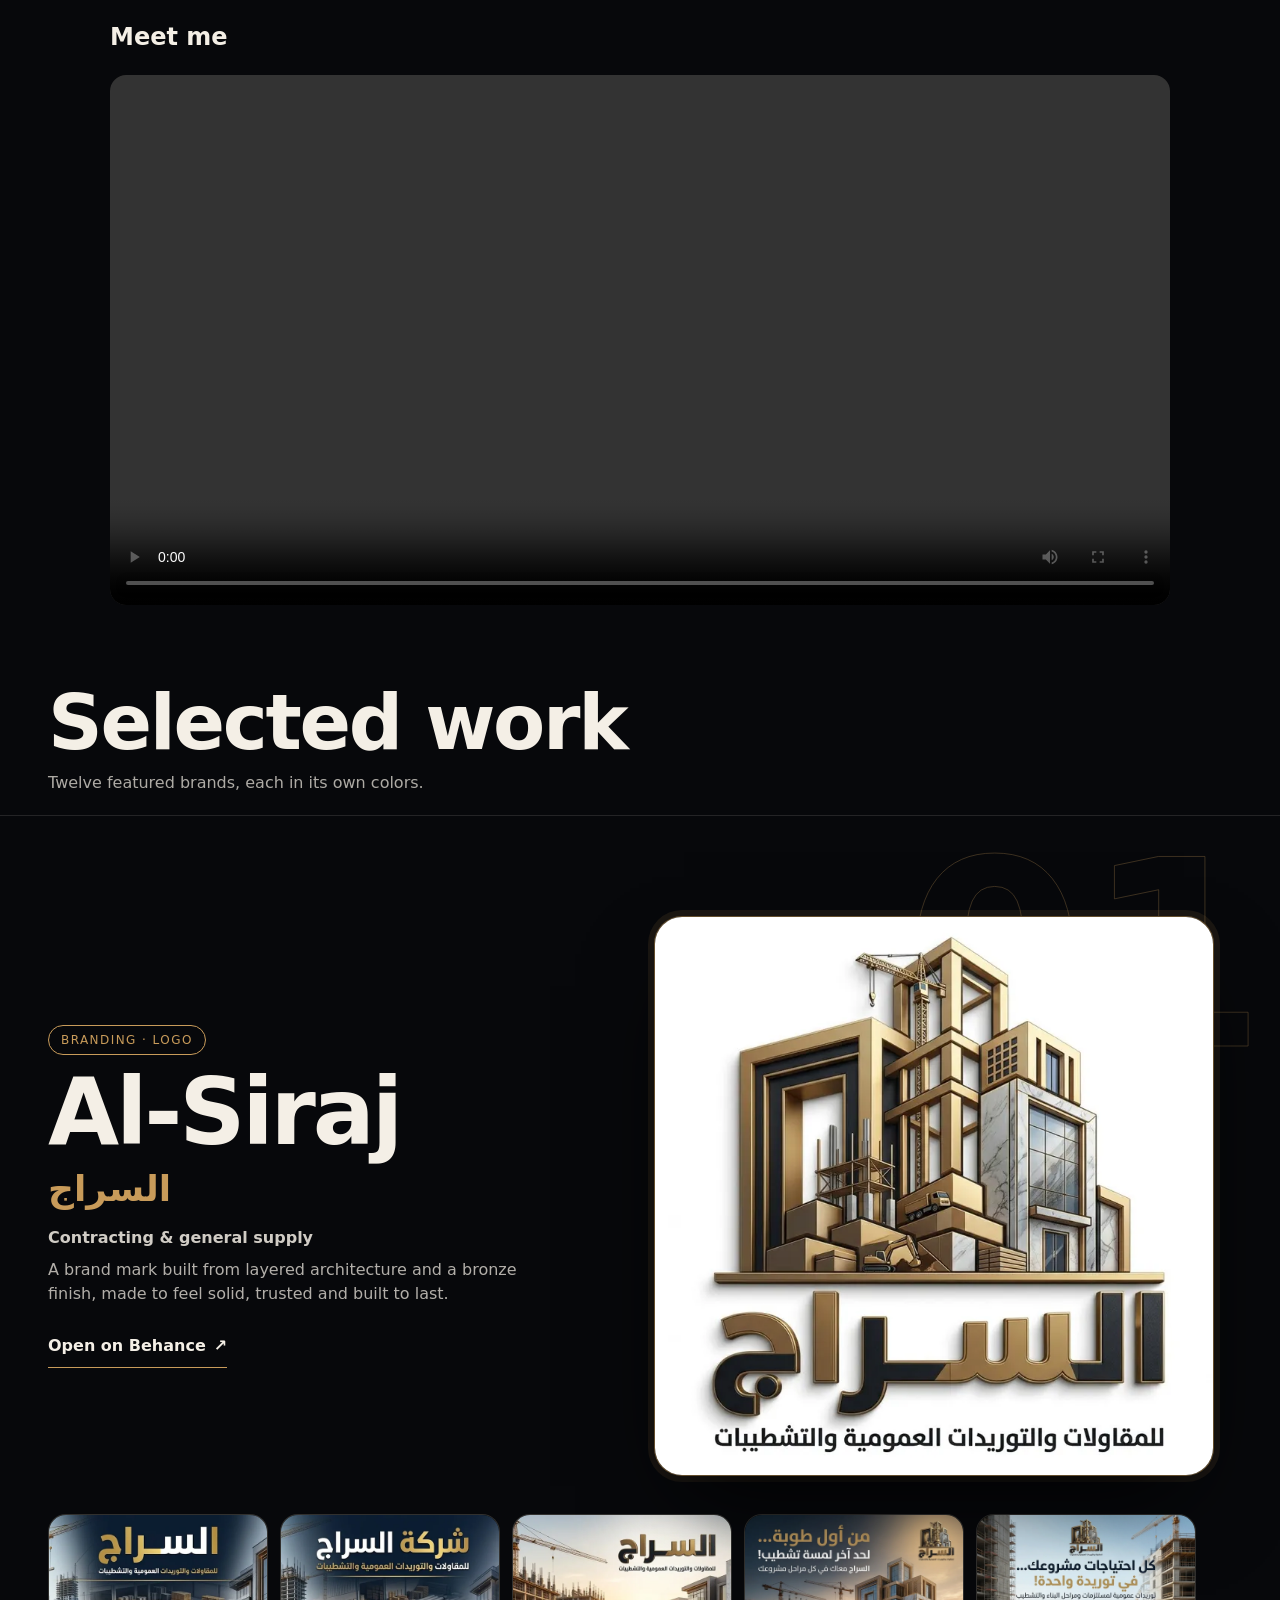
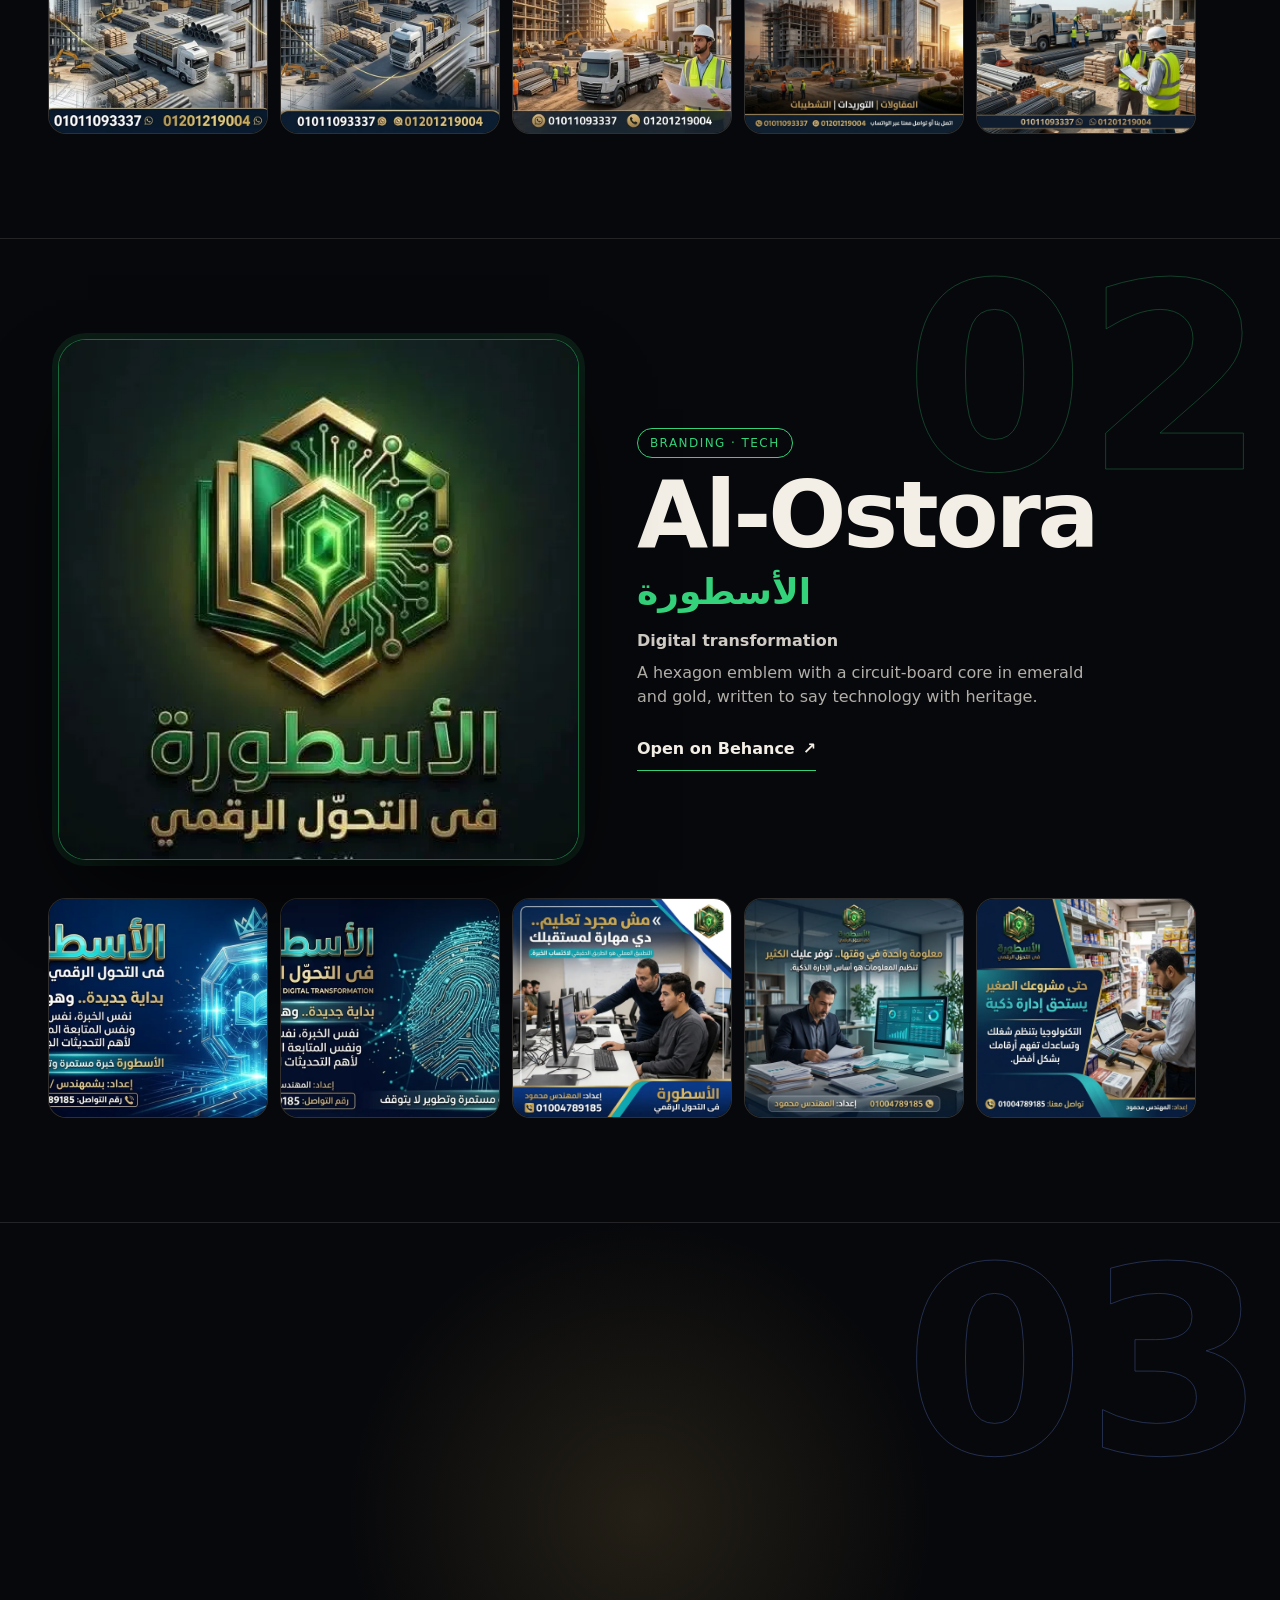
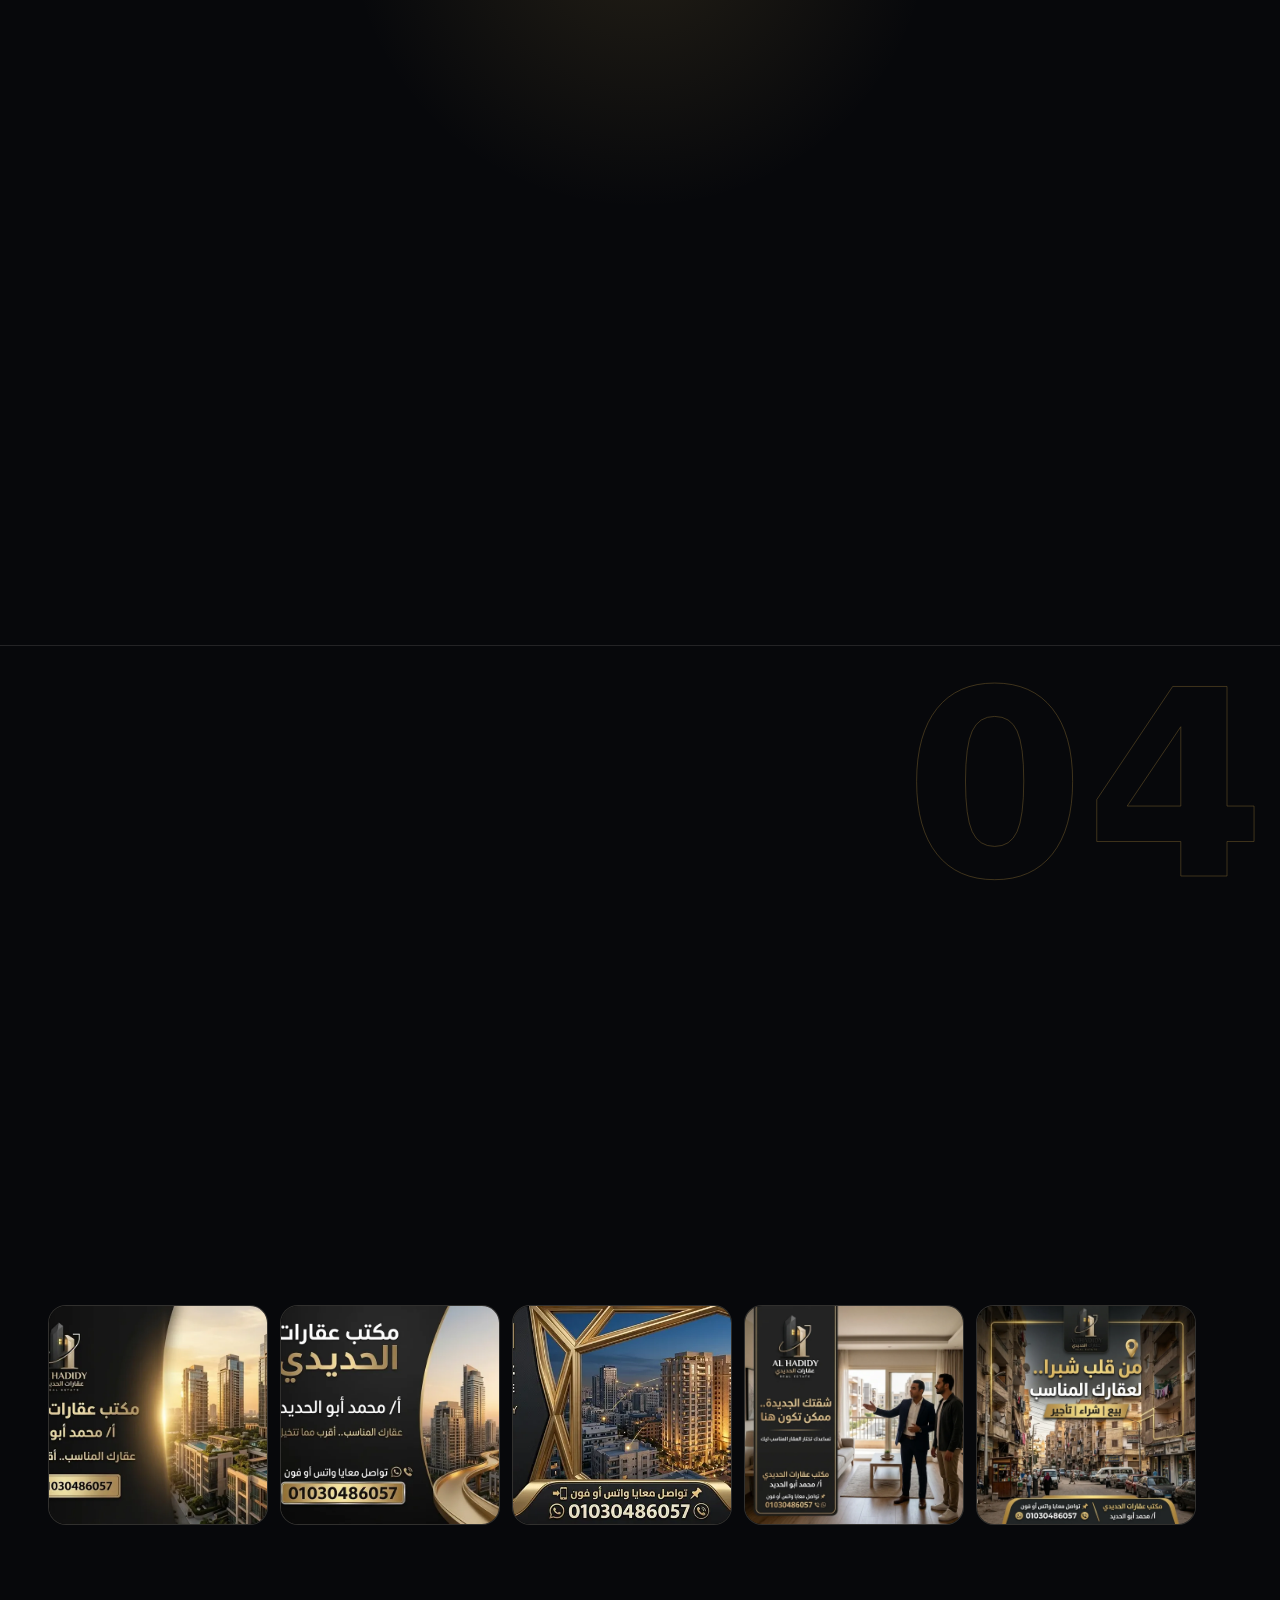
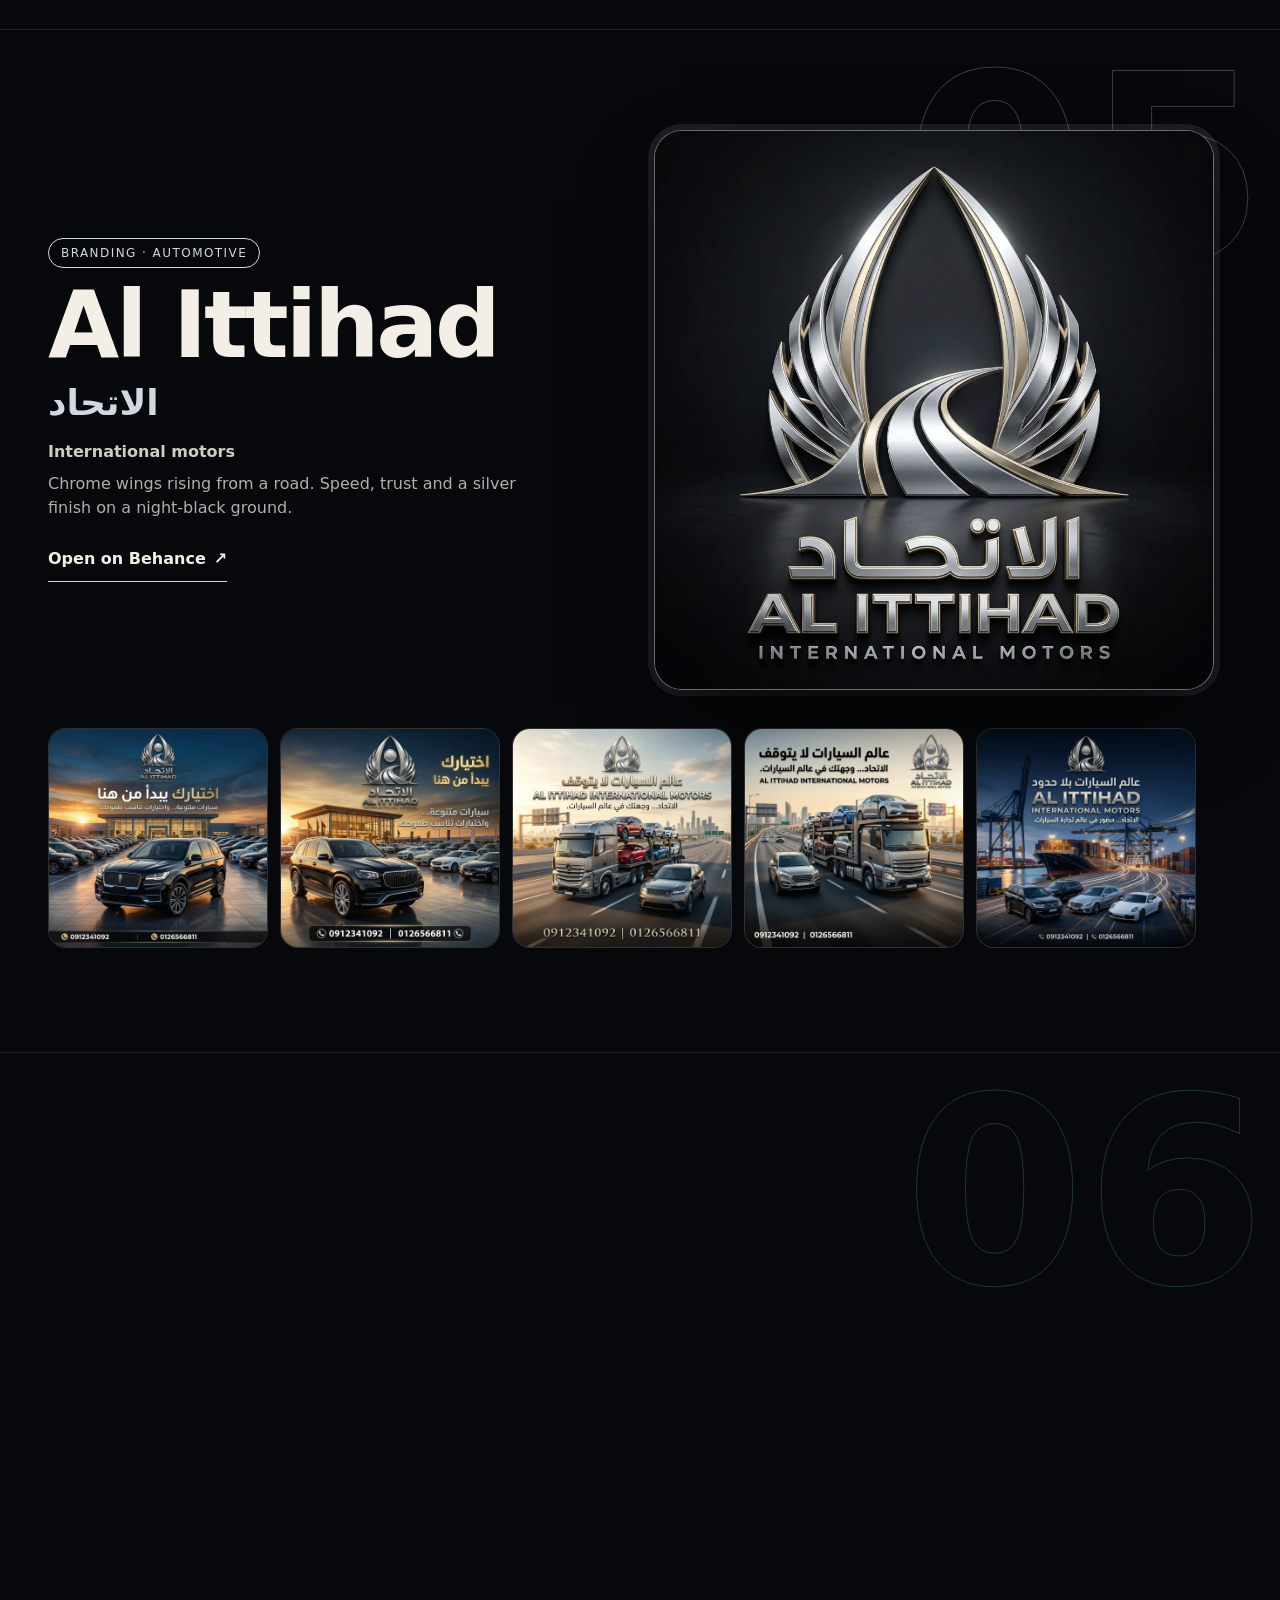
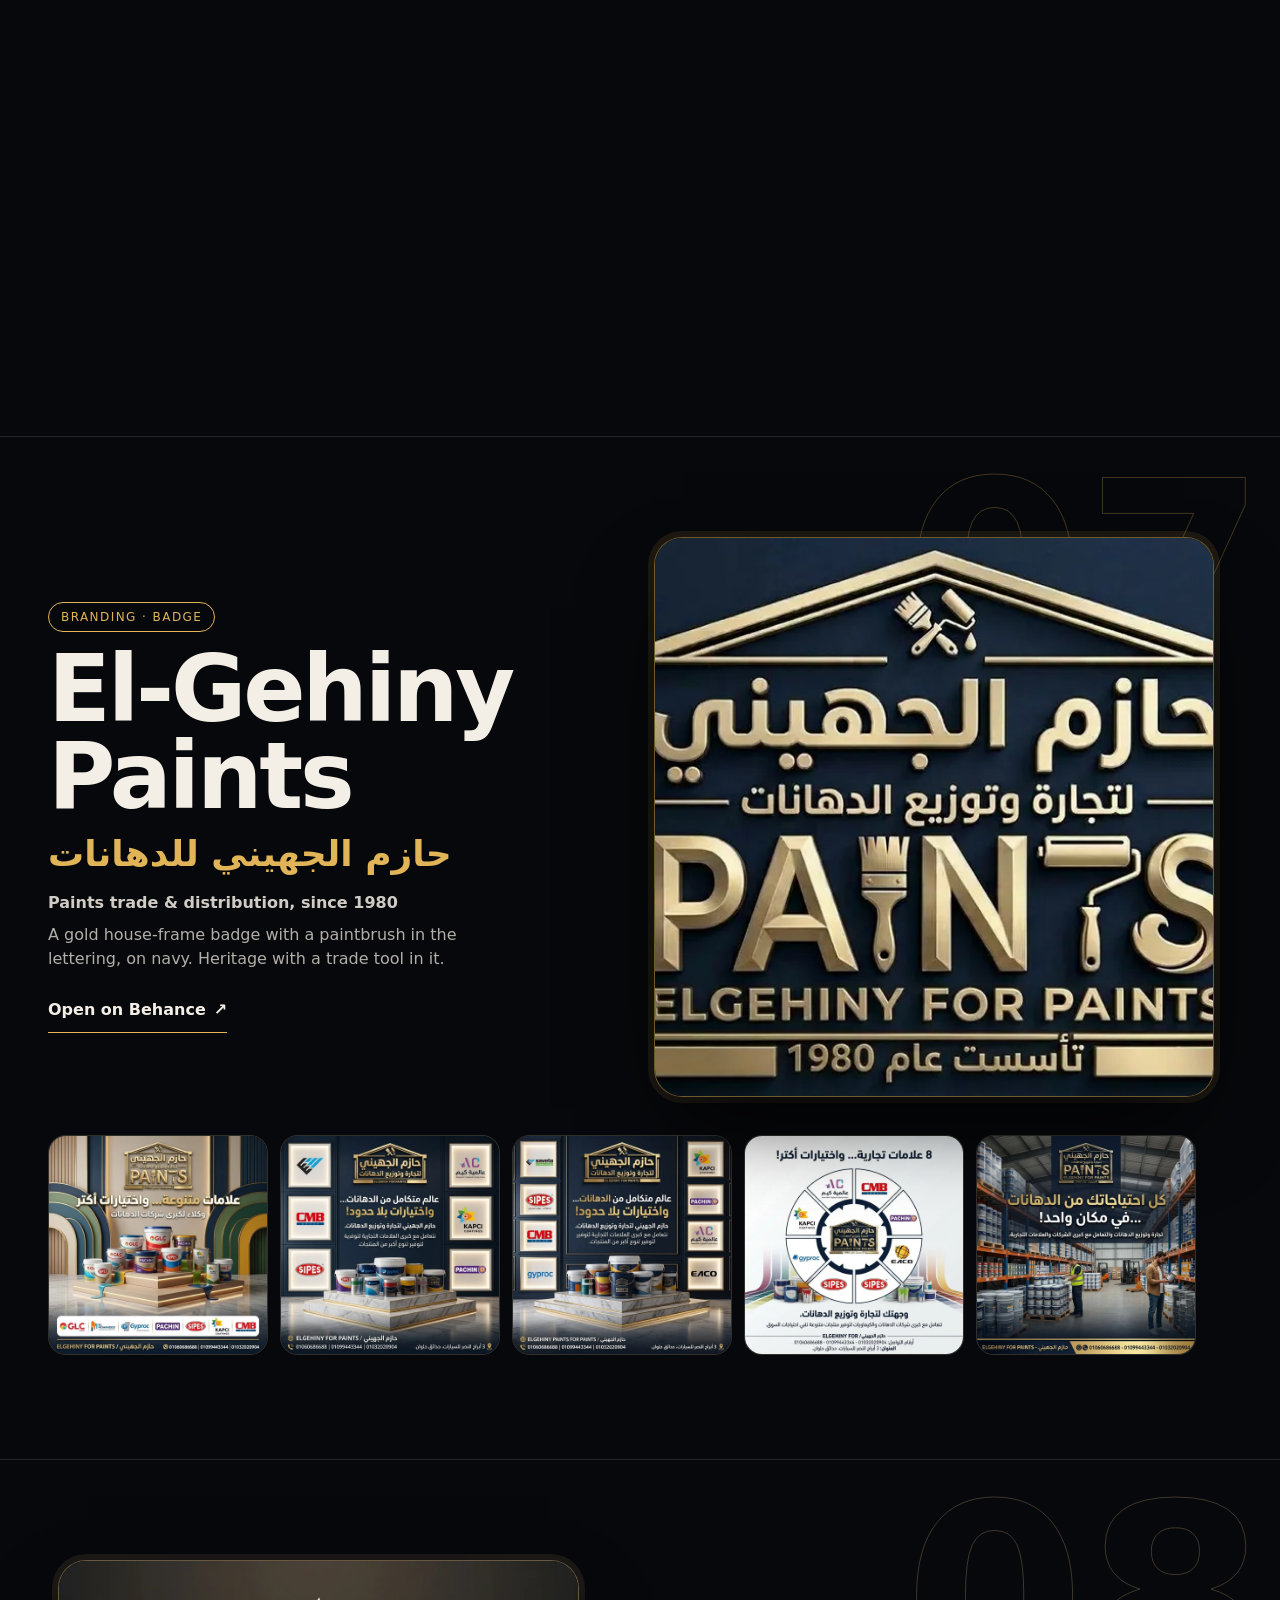
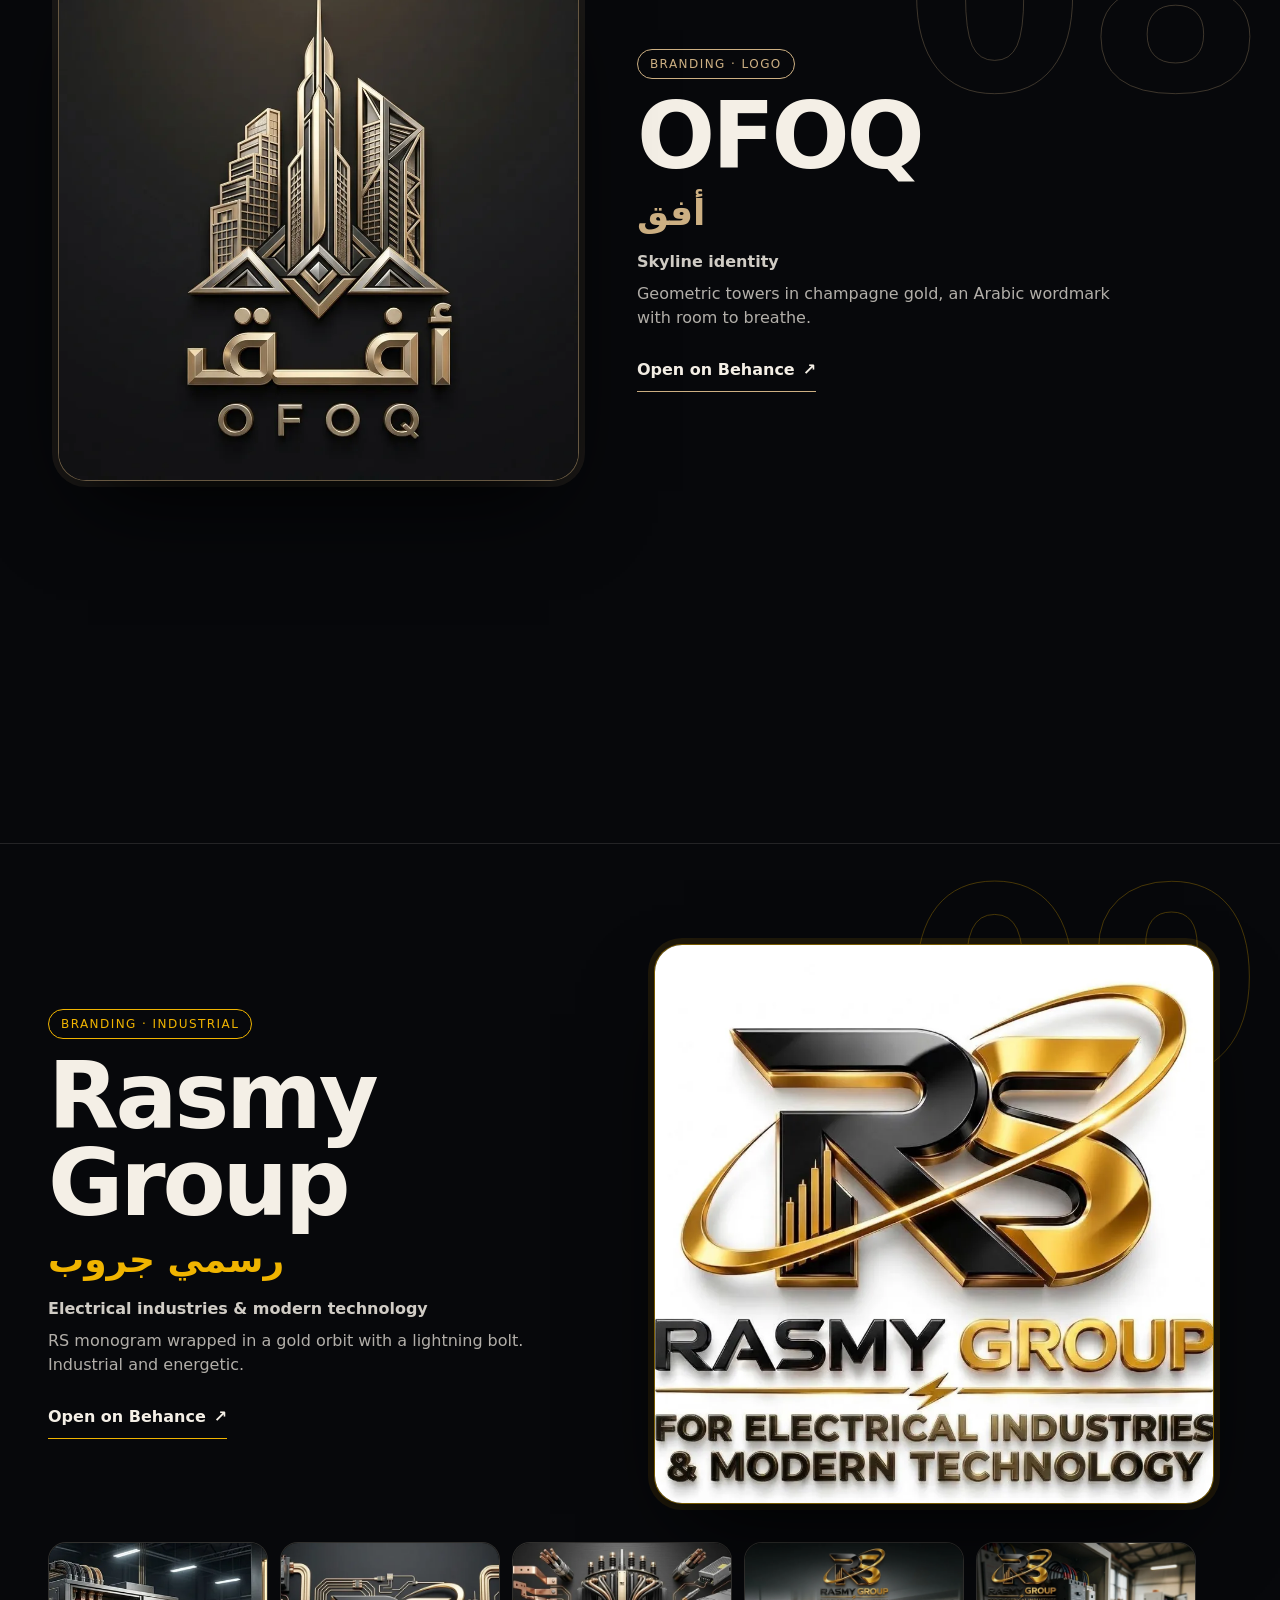
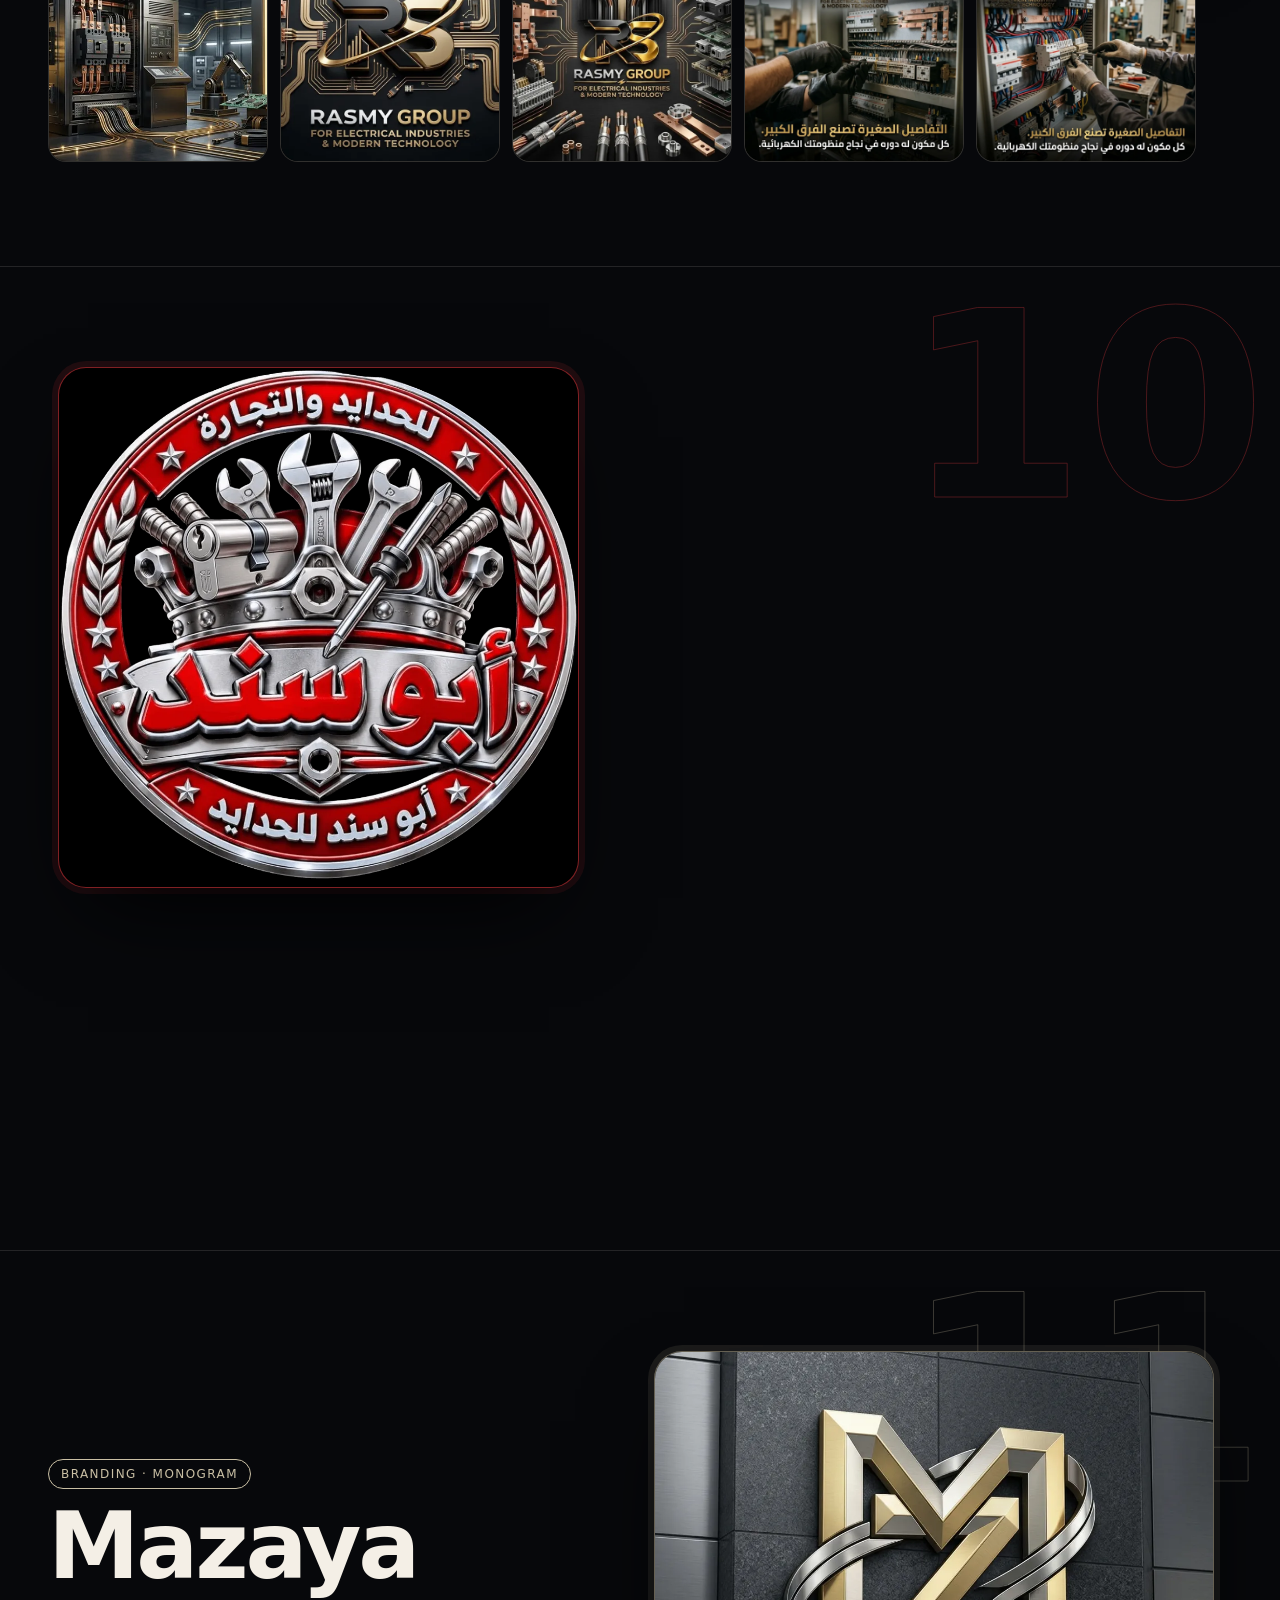
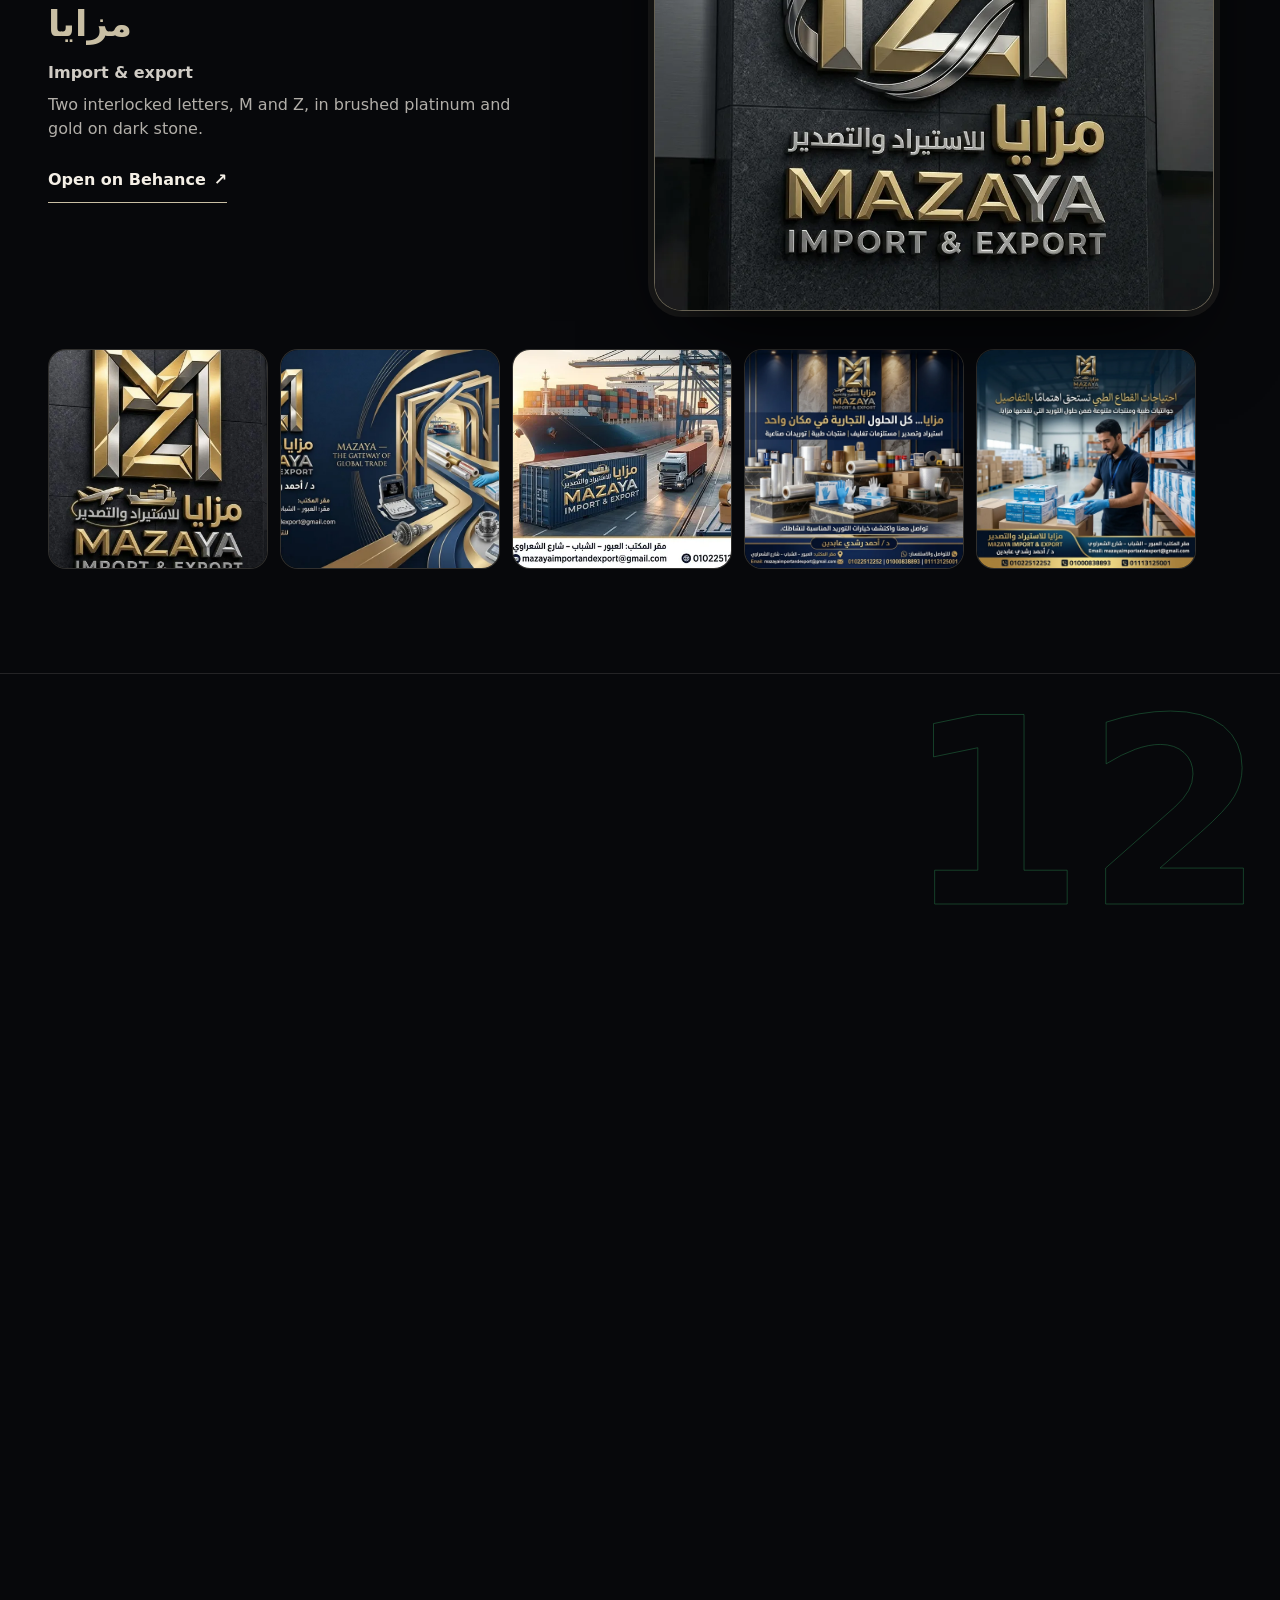
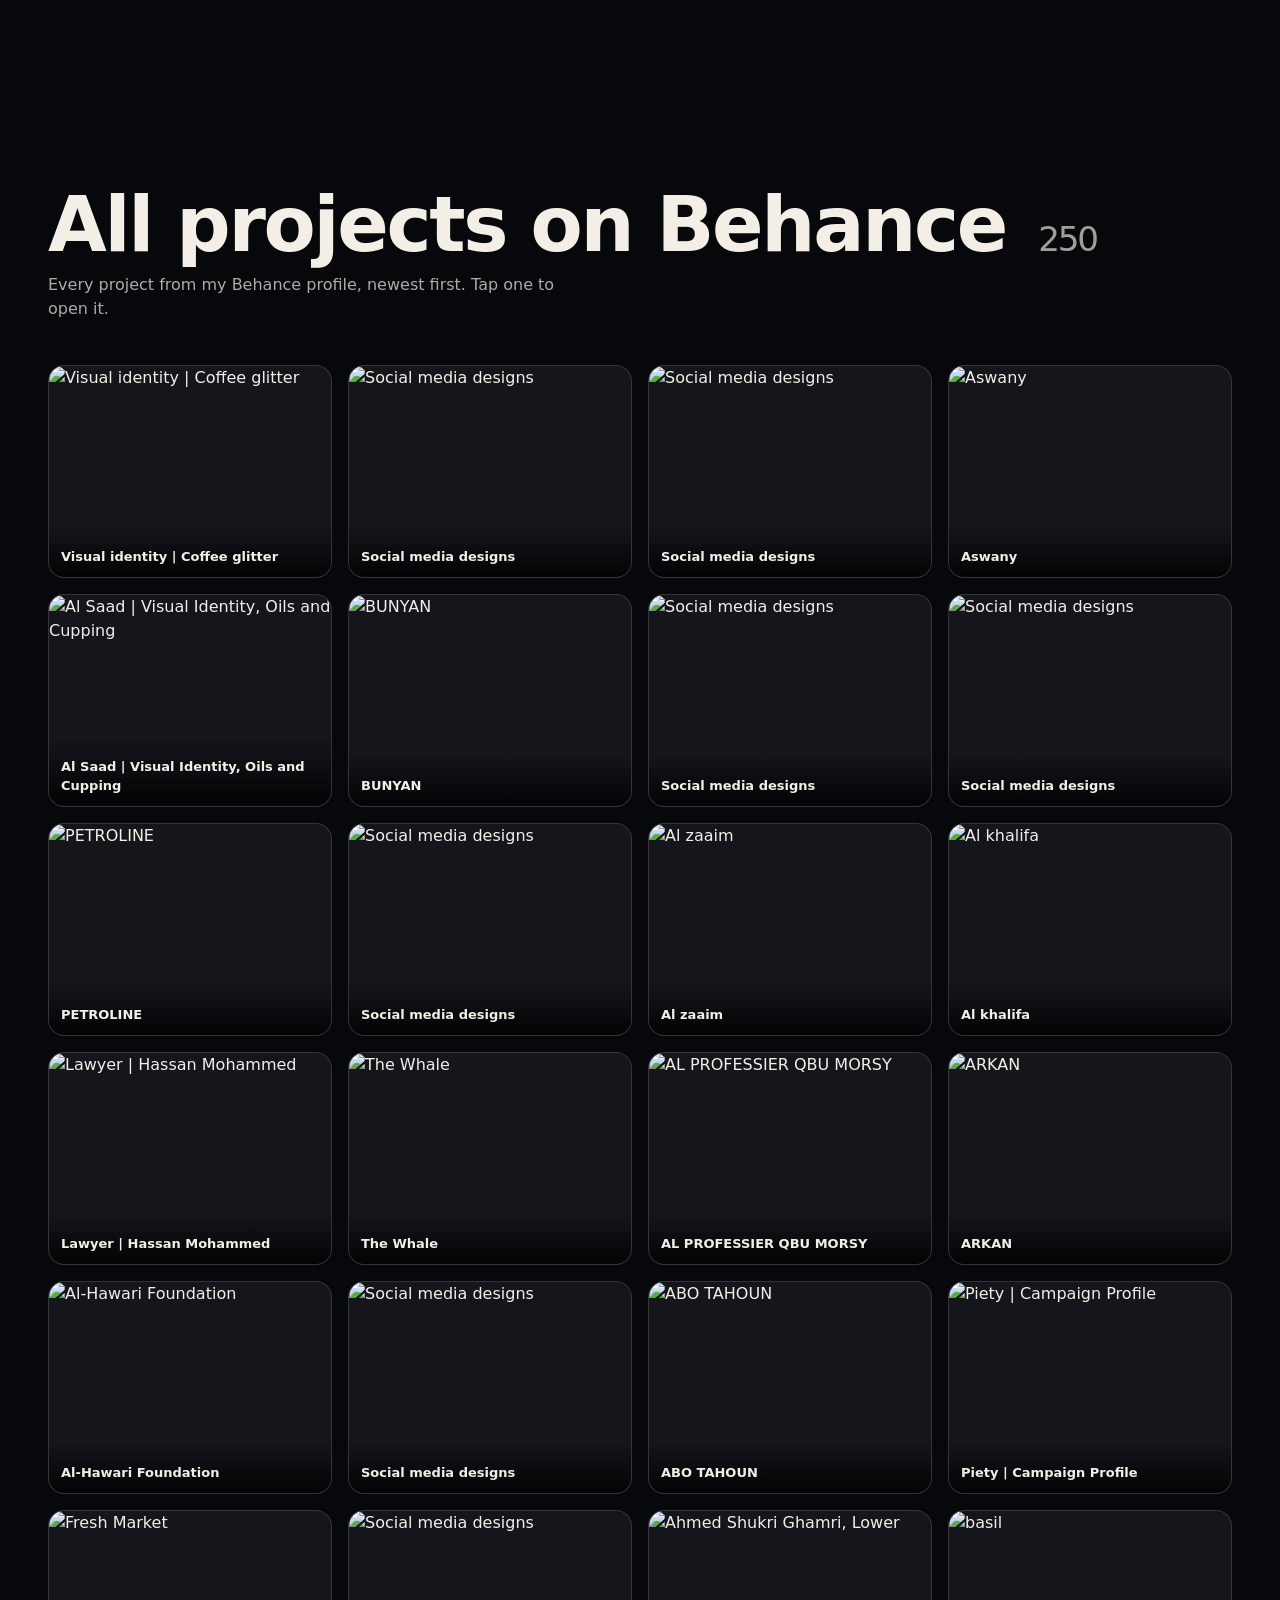
==== commit 8b11e156: "Restore portfolio page and retain SEO metadata" ====
--- a/index.html
+++ b/index.html
@@ -46,5 +46,12 @@
   }
 }
 </script>
+<link rel="icon" href="[data-uri]">
+<link rel="stylesheet" href="style.css">
 </head>
 <body>
+<div id="app" class="mr-root"></div><section style="max-width:1100px;margin:0 auto;padding:24px 20px;text-align:center"><a href="https://mohamedragab-design.github.io/zain-arena/" target="_blank" rel="noopener" style="display:inline-block;padding:12px 20px;border:1px solid #d6b25e;border-radius:999px;color:#d6b25e;text-decoration:none">ZAIN ARENA · Visit the app website</a></section>
+<noscript>Please enable JavaScript to view this portfolio.</noscript>
+<script src="app.js"></script>
+</body>
+</html>
--- a/style.css
+++ b/style.css
@@ -0,0 +1,182 @@
+html, body, #root { margin: 0; min-height: 100%; }
+body { background: #07080b; margin: 0; }
+.mr-root { --accent: #d6b25e; --bg: #07080b; --ink: #f4efe6; position: relative; overflow: hidden; background: var(--bg); color: var(--ink); transition: background-color .9s ease, color .9s ease; font-family: system-ui, -apple-system, "Segoe UI", Tahoma, sans-serif; line-height: 1.5; }
+.mr-root * { box-sizing: border-box; }
+.mr-root a { color: inherit; text-decoration: none; }
+.mr-root button { font: inherit; color: inherit; cursor: pointer; }
+.mr-spot { position: absolute; inset: 0; pointer-events: none; z-index: 1; background: radial-gradient(420px circle at var(--mx, 50%) var(--my, 20%), color-mix(in srgb, var(--accent) 14%, transparent), transparent 70%); transition: background .2s; }
+.mr-nav { position: relative; z-index: 5; display: flex; align-items: center; justify-content: space-between; gap: 12px; padding: 14px 20px; }
+.mr-nav nav { display: none; gap: 22px; font-size: 14px; opacity: .8; }
+.mr-nav nav a:hover { color: var(--accent); }
+.mr-brand { display: flex; align-items: center; gap: 10px; font-weight: 700; letter-spacing: .02em; }
+.mr-logo { width: 40px; height: 40px; border-radius: 50%; object-fit: cover; box-shadow: 0 0 0 2px color-mix(in srgb, var(--accent) 70%, transparent), 0 6px 20px -6px var(--accent); transition: box-shadow .6s, transform .4s; } .mr-brand:hover .mr-logo { transform: rotate(-8deg) scale(1.08); }
+.mr-logo-ring, .mr-logo-m, .mr-logo-r { stroke-dasharray: 100; stroke-dashoffset: 100; animation: mr-draw 1.6s .2s ease forwards; }
+.mr-logo-r { animation-delay: .7s; }
+.mr-logo * { transition: stroke .6s; }
+.mr-lang { background: transparent; border: 1px solid color-mix(in srgb, var(--ink) 30%, transparent); padding: 8px 14px; border-radius: 99px; min-height: 40px; }
+.mr-lang:hover { border-color: var(--accent); color: var(--accent); }
+@keyframes mr-draw { to { stroke-dashoffset: 0; } }
+@media (min-width: 800px) { .mr-nav { padding: 18px 48px; } .mr-nav nav { display: flex; } }
+
+.mr-hero { position: relative; z-index: 2; min-height: 640px; padding: 40px 22px 90px; display: grid; gap: 28px; align-content: center; grid-template-columns: minmax(0, 1fr); overflow: hidden; }
+.mr-hero-copy { position: relative; z-index: 3; min-width: 0; }
+.mr-kicker { margin: 0 0 14px; color: var(--accent); text-transform: uppercase; letter-spacing: .24em; font-size: 12px; animation: mr-up .8s ease both; }
+.mr-hero h1, .mr-kicker, .mr-ar-hero, .mr-hello, .mr-cta { position: relative; z-index: 2; }
+.mr-hero h1 { margin: 0; font-size: clamp(52px, 16vw, 150px); line-height: .92; letter-spacing: -.04em; font-weight: 800; }
+.mr-line { display: block; overflow: hidden; padding-bottom: .06em; }
+.mr-ch { display: inline-block; transform: translateY(110%); animation: mr-rise .9s cubic-bezier(.2,.8,.2,1) forwards; }
+.mr-line:nth-child(2) .mr-ch { color: transparent; -webkit-text-stroke: 1.5px var(--accent); }
+.mr-ar-hero { margin: 14px 0 0; font-size: clamp(26px, 6vw, 54px); font-weight: 700; color: var(--accent); animation: mr-up 1s 1.2s ease both; width: fit-content; }
+.mr-hello { max-width: 520px; font-size: 18px; opacity: .8; margin: 20px 0 28px; animation: mr-up 1s 1.4s ease both; }
+.mr-cta { display: flex; flex-wrap: wrap; gap: 12px; animation: mr-up 1s 1.6s ease both; }
+.mr-btn { display: inline-flex; align-items: center; justify-content: center; min-height: 48px; padding: 0 26px; border-radius: 99px; background: var(--accent); color: #0a0a0a !important; font-weight: 700; border: 1px solid var(--accent); transition: transform .25s, box-shadow .25s, background .6s; position: relative; z-index: 3; }
+.mr-btn:hover { transform: translateY(-3px); box-shadow: 0 14px 40px -10px var(--accent); }
+.mr-btn:disabled { opacity: .5; cursor: default; transform: none; box-shadow: none; }
+.mr-btn-ghost { background: transparent; color: var(--ink) !important; border-color: color-mix(in srgb, var(--ink) 35%, transparent); }
+@keyframes mr-rise { to { transform: none; } }
+@keyframes mr-up { from { opacity: 0; transform: translateY(22px); } to { opacity: 1; transform: none; } }
+.mr-orb { position: absolute; border-radius: 50%; filter: blur(70px); opacity: .5; pointer-events: none; background: var(--accent); transition: background .9s; }
+.mr-orb-a { width: 340px; height: 340px; top: 10%; inset-inline-end: -80px; animation: mr-drift 14s ease-in-out infinite alternate; }
+.mr-orb-b { width: 240px; height: 240px; bottom: 5%; inset-inline-start: -60px; opacity: .3; animation: mr-drift 18s ease-in-out infinite alternate-reverse; }
+@keyframes mr-drift { to { transform: translate(-60px, 60px) scale(1.2); } }
+.mr-scroll { position: absolute; bottom: 26px; inset-inline-start: 22px; display: flex; align-items: center; gap: 10px; font-size: 11px; letter-spacing: .22em; text-transform: uppercase; opacity: .6; }
+.mr-scroll span { width: 1px; height: 38px; background: var(--accent); transform-origin: top; animation: mr-line 1.8s ease-in-out infinite; }
+@keyframes mr-line { 0% { transform: scaleY(0); } 60% { transform: scaleY(1); } 100% { transform: scaleY(1); opacity: 0; } }
+
+.mr-marquee { position: relative; z-index: 2; overflow: hidden; border-block: 1px solid color-mix(in srgb, var(--ink) 18%, transparent); padding: 18px 0; }
+.mr-marquee > div { display: flex; width: max-content; animation: mr-slide 38s linear infinite; }
+.mr-marquee span { display: inline-flex; align-items: center; font-size: clamp(22px, 5vw, 40px); font-weight: 700; padding-inline: 20px; letter-spacing: -.01em; }
+.mr-marquee span:nth-child(odd) { color: transparent; -webkit-text-stroke: 1px var(--ink); }
+.mr-marquee i { width: 10px; height: 10px; border-radius: 50%; background: var(--accent); margin-inline-start: 40px; }
+@keyframes mr-slide { to { transform: translateX(-33.333%); } }
+.mr-root[dir="rtl"] .mr-marquee > div { animation-name: mr-slide-r; } @keyframes mr-slide-r { to { transform: translateX(33.333%); } }
+
+[data-rv] { opacity: 0; transform: translateY(36px); transition: opacity .9s ease, transform .9s cubic-bezier(.2,.8,.2,1); }
+[data-rv].is-in { opacity: 1; transform: none; }
+
+.mr-stats { position: relative; z-index: 2; display: grid; grid-template-columns: repeat(2, 1fr); gap: 18px; padding: 54px 22px; }
+.mr-stats b { display: block; font-size: clamp(42px, 9vw, 84px); line-height: 1; color: var(--accent); font-weight: 800; letter-spacing: -.03em; }
+.mr-stats > div > span { opacity: .7; font-size: 14px; }
+@media (min-width: 800px) { .mr-stats { grid-template-columns: repeat(4, 1fr); padding: 80px 48px; } }
+
+.mr-sec-head { padding: 40px 22px 10px; position: relative; z-index: 2; }
+.mr-sec-head h2, .mr-zain h2, .mr-contact h2 { margin: 0; font-size: clamp(36px, 8vw, 76px); letter-spacing: -.03em; line-height: 1; }
+.mr-sec-head p { margin: 10px 0 0; opacity: .7; max-width: 520px; }
+@media (min-width: 800px) { .mr-sec-head { padding: 60px 48px 20px; } }
+
+.mr-chapter { position: relative; z-index: 2; display: grid; gap: 22px; padding: 56px 22px; border-top: 1px solid color-mix(in srgb, var(--ink) 12%, transparent); }
+.mr-chapter-num { position: absolute; top: 10px; inset-inline-end: 14px; font-size: clamp(90px, 22vw, 260px); line-height: 1; font-weight: 800; color: transparent; -webkit-text-stroke: 1px color-mix(in srgb, var(--c-accent) 55%, transparent); opacity: .5; pointer-events: none; }
+.mr-chapter-head { position: relative; }
+.mr-chip { display: inline-block; padding: 5px 12px; border-radius: 99px; font-size: 12px; letter-spacing: .12em; text-transform: uppercase; border: 1px solid var(--c-accent, var(--accent)); color: var(--c-accent, var(--accent)); }
+.mr-chapter h3 { margin: 14px 0 0; font-size: clamp(40px, 10vw, 92px); letter-spacing: -.035em; line-height: .95; }
+.mr-ar { margin: 6px 0 0; font-size: clamp(22px, 5vw, 36px); font-weight: 700; color: var(--c-accent); width: fit-content; }
+.mr-sector { margin: 10px 0 0; font-weight: 600; opacity: .85; }
+.mr-desc { margin: 8px 0 18px; opacity: .72; max-width: 480px; }
+.mr-link { display: inline-flex; align-items: center; gap: 8px; min-height: 44px; color: var(--c-accent); font-weight: 700; border-bottom: 1px solid var(--c-accent); }
+.mr-link:hover { gap: 14px; }
+.mr-stage { position: relative; display: grid; place-items: center; padding: 10px; }
+.mr-glow { position: absolute; inset: 8% 6%; border-radius: 40px; background: radial-gradient(closest-side, var(--c-accent), transparent); opacity: .35; filter: blur(30px); animation: mr-pulse 5s ease-in-out infinite alternate; }
+@keyframes mr-pulse { from { opacity: .22; transform: scale(.94); } to { opacity: .45; transform: scale(1.06); } }
+.mr-hero-img { position: relative; width: 100%; max-width: 560px; aspect-ratio: 1; padding: 0; border: 1px solid color-mix(in srgb, var(--c-accent) 50%, transparent); background: #000; border-radius: 28px; overflow: hidden; box-shadow: 0 40px 90px -30px #000, 0 0 0 6px color-mix(in srgb, var(--c-accent) 10%, transparent); transition: transform .25s ease-out; will-change: transform; }
+.mr-hero-img img { width: 100%; height: 100%; object-fit: cover; display: block; transition: transform 1.2s ease; }
+.mr-hero-img:hover img { transform: scale(1.06); }
+.mr-hero-img::after { content: ''; position: absolute; inset: 0; background: linear-gradient(115deg, transparent 40%, rgba(255,255,255,.22) 50%, transparent 60%); transform: translateX(-120%); animation: mr-shine 5s 1s ease-in-out infinite; pointer-events: none; }
+@keyframes mr-shine { 0%, 60% { transform: translateX(-120%); } 100% { transform: translateX(120%); } }
+.mr-strip { display: flex; gap: 12px; overflow-x: auto; scroll-snap-type: x mandatory; padding: 6px 2px 14px; margin-inline: -22px; padding-inline: 22px; scrollbar-width: thin; }
+.mr-thumb { flex: 0 0 62%; max-width: 260px; aspect-ratio: 1; scroll-snap-align: start; padding: 0; border: 1px solid color-mix(in srgb, var(--ink) 20%, transparent); border-radius: 18px; overflow: hidden; background: #000; transition: transform .3s, border-color .3s; animation: mr-bob2 6s ease-in-out infinite alternate; }
+.mr-thumb:hover { transform: translateY(-8px) scale(1.03); border-color: var(--c-accent); animation-play-state: paused; }
+.mr-thumb img { width: 100%; height: 100%; object-fit: cover; display: block; }
+@keyframes mr-bob2 { from { transform: translateY(0); } to { transform: translateY(-5px); } }
+@media (min-width: 900px) {
+  .mr-chapter { grid-template-columns: 1fr 1.1fr; padding: 90px 48px; align-items: center; column-gap: 48px; }
+  .mr-chapter:nth-of-type(even) .mr-chapter-head { grid-column: 2; grid-row: 1; } .mr-chapter:nth-of-type(even) .mr-stage { grid-column: 1; grid-row: 1; } .mr-strip { grid-row: 2; }
+  .mr-strip { grid-column: 1 / -1; margin-inline: 0; padding-inline: 0; }
+  .mr-thumb { flex-basis: 220px; }
+}
+
+.mr-zain { position: relative; z-index: 2; margin: 40px 0 0; padding: 70px 22px; display: grid; gap: 40px; overflow: hidden; color: #eaf8ff; background: #050b1c; }
+.mr-zain-bg { position: absolute; inset: -30%; background: conic-gradient(from 0deg, #00e5ff, #ff2bd6, #ffe600, #00e5ff); opacity: .22; filter: blur(80px); animation: mr-spin 22s linear infinite; }
+@keyframes mr-spin { to { transform: rotate(360deg); } }
+.mr-zain .mr-chip { border-color: #00e5ff; color: #00e5ff; }
+.mr-zain-copy { position: relative; } .mr-zain-copy h2 { margin-top: 14px; background: linear-gradient(90deg, #00e5ff, #ff2bd6, #ffe600); -webkit-background-clip: text; background-clip: text; color: transparent; }
+.mr-zain-copy p { max-width: 520px; opacity: .88; } .mr-zain-date { color: #ffe600; font-weight: 700; }
+.mr-zain .mr-btn { background: #00e5ff; border-color: #00e5ff; }
+
+.mr-reel, .mr-reviews, .mr-contact { position: relative; z-index: 2; padding-block: 20px 60px; } .mr-reel > .mr-btn, .mr-reviews > .mr-btn { margin-inline: 22px; }
+.mr-rv-track { overflow: hidden; margin: 26px 0 30px; } .mr-rv-track > div { display: flex; gap: 16px; width: max-content; animation: mr-slide 80s linear infinite; padding-inline: 10px; } .mr-rv-track:hover > div { animation-play-state: paused; }
+.mr-rv-track figure { margin: 0; width: 290px; flex: none; padding: 22px; border-radius: 22px; background: color-mix(in srgb, var(--ink) 7%, transparent); border: 1px solid color-mix(in srgb, var(--ink) 15%, transparent); }
+.mr-rv-track blockquote { margin: 0 0 14px; font-size: 16px; line-height: 1.7; } .mr-rv-track figcaption { color: var(--accent); font-weight: 700; font-size: 14px; }
+.mr-contact { padding: 70px 22px 80px; text-align: start; } .mr-contact p { opacity: .75; max-width: 480px; margin: 14px 0 26px; }
+.mr-contact h2 { background: linear-gradient(90deg, var(--ink), var(--accent)); -webkit-background-clip: text; background-clip: text; color: transparent; }
+@media (min-width: 800px) { .mr-contact, .mr-reel > .mr-btn, .mr-reviews > .mr-btn { padding-inline: 0; margin-inline: 48px; } .mr-contact { padding-inline: 48px; margin-inline: 0; } }
+.mr-foot { position: relative; z-index: 2; padding: 26px 22px 40px; opacity: .5; font-size: 13px; text-align: center; }
+@media (prefers-reduced-motion: reduce) { .mr-root *, .mr-root *::before, .mr-root *::after { animation-duration: .01ms !important; animation-iteration-count: 1 !important; transition-duration: .01ms !important; } [data-rv] { opacity: 1; transform: none; } .mr-ch { transform: none; } }
+
+/* hero floats: own column on desktop, own row on mobile, never over the name */
+.mr-float { position: relative; display: flex; gap: 12px; justify-content: flex-start; overflow: hidden; padding: 14px 0; pointer-events: none; z-index: 1; }
+.mr-fl { flex: none; width: 72px; height: 72px; object-fit: cover; border-radius: 18px; box-shadow: 0 20px 50px -20px #000; animation: mr-bob 7s ease-in-out infinite alternate; }
+.mr-fl-1, .mr-fl-3 { animation-delay: -2s; margin-top: 18px; } .mr-fl-2 { animation-delay: -4s; } .mr-fl-4 { animation-delay: -3s; margin-top: 18px; }
+@keyframes mr-bob { from { transform: translateY(-10px) rotate(-5deg); } to { transform: translateY(12px) rotate(6deg); } }
+@media (min-width: 900px) {
+  .mr-hero { grid-template-columns: minmax(0, 1.5fr) minmax(280px, 1fr); padding: 60px 48px 110px; min-height: 740px; align-items: center; }
+  .mr-hero h1 { font-size: clamp(64px, 8.6vw, 132px); }
+  .mr-float { display: block; height: 520px; overflow: visible; padding: 0; }
+  .mr-fl { position: absolute; width: 150px; height: 150px; border-radius: 26px; }
+  .mr-fl-0 { top: 0; inset-inline-end: 22%; } .mr-fl-1 { top: 120px; inset-inline-end: 0; width: 120px; height: 120px; margin: 0; } .mr-fl-2 { top: 250px; inset-inline-end: 30%; margin: 0; } .mr-fl-3 { top: 400px; inset-inline-end: 4%; width: 110px; height: 110px; margin: 0; } .mr-fl-4 { top: 340px; inset-inline-start: 0; width: 100px; height: 100px; margin: 0; }
+}
+.mr-scroll { display: none; } @media (min-width: 900px) { .mr-scroll { display: flex; } }
+.mr-zain-art { position: relative; justify-self: center; width: min(320px, 80%); aspect-ratio: 1; display: grid; place-items: center; }
+.mr-zain-shot { width: 100%; border-radius: 24px; }
+.mr-deco { position: relative; width: 100%; height: 100%; } .mr-deco i { position: absolute; inset: 0; margin: auto; border-radius: 50%; border: 2px solid #00e5ff; box-shadow: 0 0 40px #00e5ff66, inset 0 0 30px #00e5ff33; animation: mr-ring 4s ease-out infinite; }
+.mr-deco i:nth-child(2) { border-color: #ff2bd6; box-shadow: 0 0 40px #ff2bd666, inset 0 0 30px #ff2bd633; animation-delay: -1.3s; } .mr-deco i:nth-child(3) { border-color: #ffe600; box-shadow: 0 0 40px #ffe60066; animation-delay: -2.6s; }
+.mr-deco b { position: absolute; inset: 0; margin: auto; width: 26%; height: 26%; border-radius: 50%; background: radial-gradient(circle at 35% 30%, #fff, #00e5ff 55%, #0a1a4a); animation: mr-bob 3s ease-in-out infinite alternate; }
+@keyframes mr-ring { 0% { transform: scale(.25); opacity: 1; } 100% { transform: scale(1); opacity: 0; } }
+.mr-zain { grid-template-columns: minmax(0, 1fr); } .mr-zain-copy, .mr-zain-copy p, .mr-zain-copy h2 { min-width: 0; overflow-wrap: anywhere; } .mr-shots { min-width: 0; max-width: 100%; } @media (min-width: 900px) { .mr-zain { grid-template-columns: 1.3fr 1fr; padding: 110px 48px; align-items: center; } }
+.mr-vgrid { display: grid; grid-template-columns: repeat(2, 1fr); gap: 12px; padding: 24px 22px 30px; }
+@media (min-width: 700px) { .mr-vgrid { grid-template-columns: repeat(4, 1fr); } } @media (min-width: 1100px) { .mr-vgrid { grid-template-columns: repeat(6, 1fr); padding-inline: 48px; } }
+.mr-vid { position: relative; aspect-ratio: 9/13; padding: 0; border: 1px solid color-mix(in srgb, var(--ink) 18%, transparent); border-radius: 16px; overflow: hidden; background: #111; transition: transform .35s, border-color .35s, box-shadow .35s; animation: mr-bob2 6s ease-in-out infinite alternate; }
+.mr-vid:hover { transform: translateY(-8px) scale(1.03); border-color: var(--accent); box-shadow: 0 24px 50px -20px var(--accent); animation-play-state: paused; }
+.mr-vid img { width: 100%; height: 100%; object-fit: cover; display: block; transition: transform .8s; } .mr-vid:hover img { transform: scale(1.08); }
+.mr-vid-blank { position: absolute; inset: 0; background: linear-gradient(135deg, #1b2a4a, #3a1b4a); }
+.mr-play { position: absolute; inset: 0; margin: auto; width: 46px; height: 46px; border-radius: 50%; background: #000a; border: 1px solid #fff8; } .mr-play::after { content: ''; position: absolute; inset: 0; margin: auto; width: 0; height: 0; border-left: 14px solid #fff; border-block: 9px solid transparent; transform: translateX(2px); }
+.mr-vid em { position: absolute; inset-inline: 0; bottom: 0; padding: 18px 10px 8px; font-style: normal; font-size: 12px; text-align: start; background: linear-gradient(transparent, #000c); }
+.mr-dlg { border: 0; padding: 0; background: transparent; max-width: 94vw; max-height: 92vh; overflow: visible; } .mr-dlg::backdrop { background: rgba(0,0,0,.88); backdrop-filter: blur(6px); }
+.mr-dlg img { display: block; max-width: 92vw; max-height: 88vh; border-radius: 16px; animation: mr-up .4s ease both; }
+.mr-frame { width: min(92vw, 420px); height: min(84vh, 760px); border: 0; border-radius: 16px; background: #000; }
+.mr-x { position: absolute; top: -14px; inset-inline-end: -14px; width: 44px; height: 44px; border-radius: 50%; border: 0; background: #000c; color: #fff; font-size: 26px; z-index: 3; }
+.mr-reel > .mr-btn, .mr-reviews > .mr-btn { margin-inline: 22px; }
+.mr-hero h1, .mr-stats b { direction: ltr; unicode-bidi: isolate; }
+[dir="rtl"] .mr-hero h1 { text-align: start; }
+.mr-stats b { display: inline-block; }
+.mr-shots { grid-column: 1 / -1; position: relative; }
+.mr-shots-row { display: flex; gap: 18px; overflow-x: auto; padding: 18px 4px 22px; scroll-snap-type: x mandatory; scrollbar-width: thin; }
+@media (min-width: 1100px) { .mr-shots-row { justify-content: center; overflow: visible; } }
+.mr-shot { flex: none; width: 190px; scroll-snap-align: start; padding: 0; border: 1px solid #ffffff2e; border-radius: 22px; overflow: hidden; background: #0b1020; position: relative; box-shadow: 0 24px 60px -24px #000, 0 0 0 1px #00e5ff22; animation: mr-bob2 7s ease-in-out infinite alternate; transition: transform .35s, box-shadow .35s; }
+.mr-shot:hover { transform: translateY(-10px) scale(1.04); box-shadow: 0 30px 70px -20px #00e5ff88; animation-play-state: paused; }
+.mr-shot img { display: block; width: 100%; height: auto; }
+.mr-shot em { position: absolute; inset-inline: 0; bottom: 0; padding: 22px 10px 8px; font-style: normal; font-size: 12px; font-weight: 600; background: linear-gradient(transparent, #000d); text-align: start; }
+@media (min-width: 900px) { .mr-shot { width: 210px; } }
+.mr-shots-note { margin: 4px 0 0; font-size: 12px; opacity: .6; text-align: center; }
+@keyframes mr-bob2 { from { transform: translateY(-5px); } to { transform: translateY(7px); } }
+
+.mr-progress { position: fixed; inset: 0 0 auto 0; height: 3px; z-index: 50; background: var(--accent); transform: scaleX(0); transform-origin: left; transition: background .6s; } [dir=rtl] .mr-progress { transform-origin: right; }
+.mr-all { padding: 70px 0 30px; } .mr-sec-head h2 small { font-size: .45em; opacity: .65; margin-inline-start: 8px; font-weight: 500; }
+.mr-cgrid { display: grid; grid-template-columns: repeat(2, 1fr); gap: 12px; padding: 24px 22px 20px; }
+@media (min-width: 700px) { .mr-cgrid { grid-template-columns: repeat(3, 1fr); gap: 16px; } } @media (min-width: 1100px) { .mr-cgrid { grid-template-columns: repeat(4, 1fr); padding-inline: 48px; } }
+.mr-card { position: relative; display: block; aspect-ratio: 4/3; overflow: hidden; border-radius: 16px; background: #14161c; border: 1px solid color-mix(in srgb, var(--ink) 14%, transparent); transition: transform .35s, border-color .35s, box-shadow .35s; }
+.mr-card.is-hid { display: none; }
+.mr-card img { width: 100%; height: 100%; object-fit: cover; display: block; transition: transform .7s; }
+.mr-card::after, .mr-rv-grid figure::after { content: ''; position: absolute; inset: 0; pointer-events: none; opacity: 0; transition: opacity .3s; background: radial-gradient(240px circle at var(--gx, 50%) var(--gy, 50%), color-mix(in srgb, var(--accent) 28%, transparent), transparent 70%); }
+.mr-card:hover::after, .mr-rv-grid figure:hover::after { opacity: 1; }
+.mr-card:hover { transform: translateY(-6px); border-color: var(--accent); box-shadow: 0 22px 44px -22px var(--accent); } .mr-card:hover img { transform: scale(1.07); }
+.mr-card em { position: absolute; inset-inline: 0; bottom: 0; padding: 22px 12px 10px; font-style: normal; font-size: 13px; font-weight: 600; background: linear-gradient(transparent, #000d); }
+.mr-more-wrap { display: flex; justify-content: center; padding: 8px 0 30px; }
+.mr-rv-grid { display: grid; grid-template-columns: 1fr; gap: 16px; padding: 26px 22px 30px; }
+@media (min-width: 760px) { .mr-rv-grid { grid-template-columns: repeat(2, 1fr); } } @media (min-width: 1100px) { .mr-rv-grid { grid-template-columns: repeat(3, 1fr); padding-inline: 48px; } }
+.mr-rv-grid figure { position: relative; overflow: hidden; margin: 0; padding: 26px 24px 22px; border-radius: 22px; background: color-mix(in srgb, var(--ink) 7%, transparent); border: 1px solid color-mix(in srgb, var(--ink) 15%, transparent); transition: transform .35s, border-color .35s; }
+.mr-rv-grid figure:hover { transform: translateY(-5px); border-color: var(--accent); }
+.mr-rv-grid .mr-q { position: absolute; top: -6px; inset-inline-start: 14px; font-size: 72px; line-height: 1; color: var(--accent); opacity: .35; font-family: Georgia, serif; }
+.mr-rv-grid blockquote { margin: 14px 0 16px; font-size: 16px; line-height: 1.8; position: relative; } .mr-rv-grid figcaption { color: var(--accent); font-weight: 700; font-size: 14px; position: relative; }
+.mr-about { display: grid; gap: 24px; align-items: center; padding: 70px 22px; max-width: 900px; margin: 0 auto; } .mr-about-logo { width: 140px; height: 140px; border-radius: 28px; object-fit: cover; box-shadow: 0 30px 60px -30px var(--accent); }
+.mr-about p { line-height: 1.9; font-size: 17px; opacity: .9; margin: 0 0 12px; } @media (min-width: 760px) { .mr-about { grid-template-columns: 160px 1fr; padding-inline: 48px; } }
+@media (prefers-reduced-motion: reduce) { .mr-progress { transition: none; } }
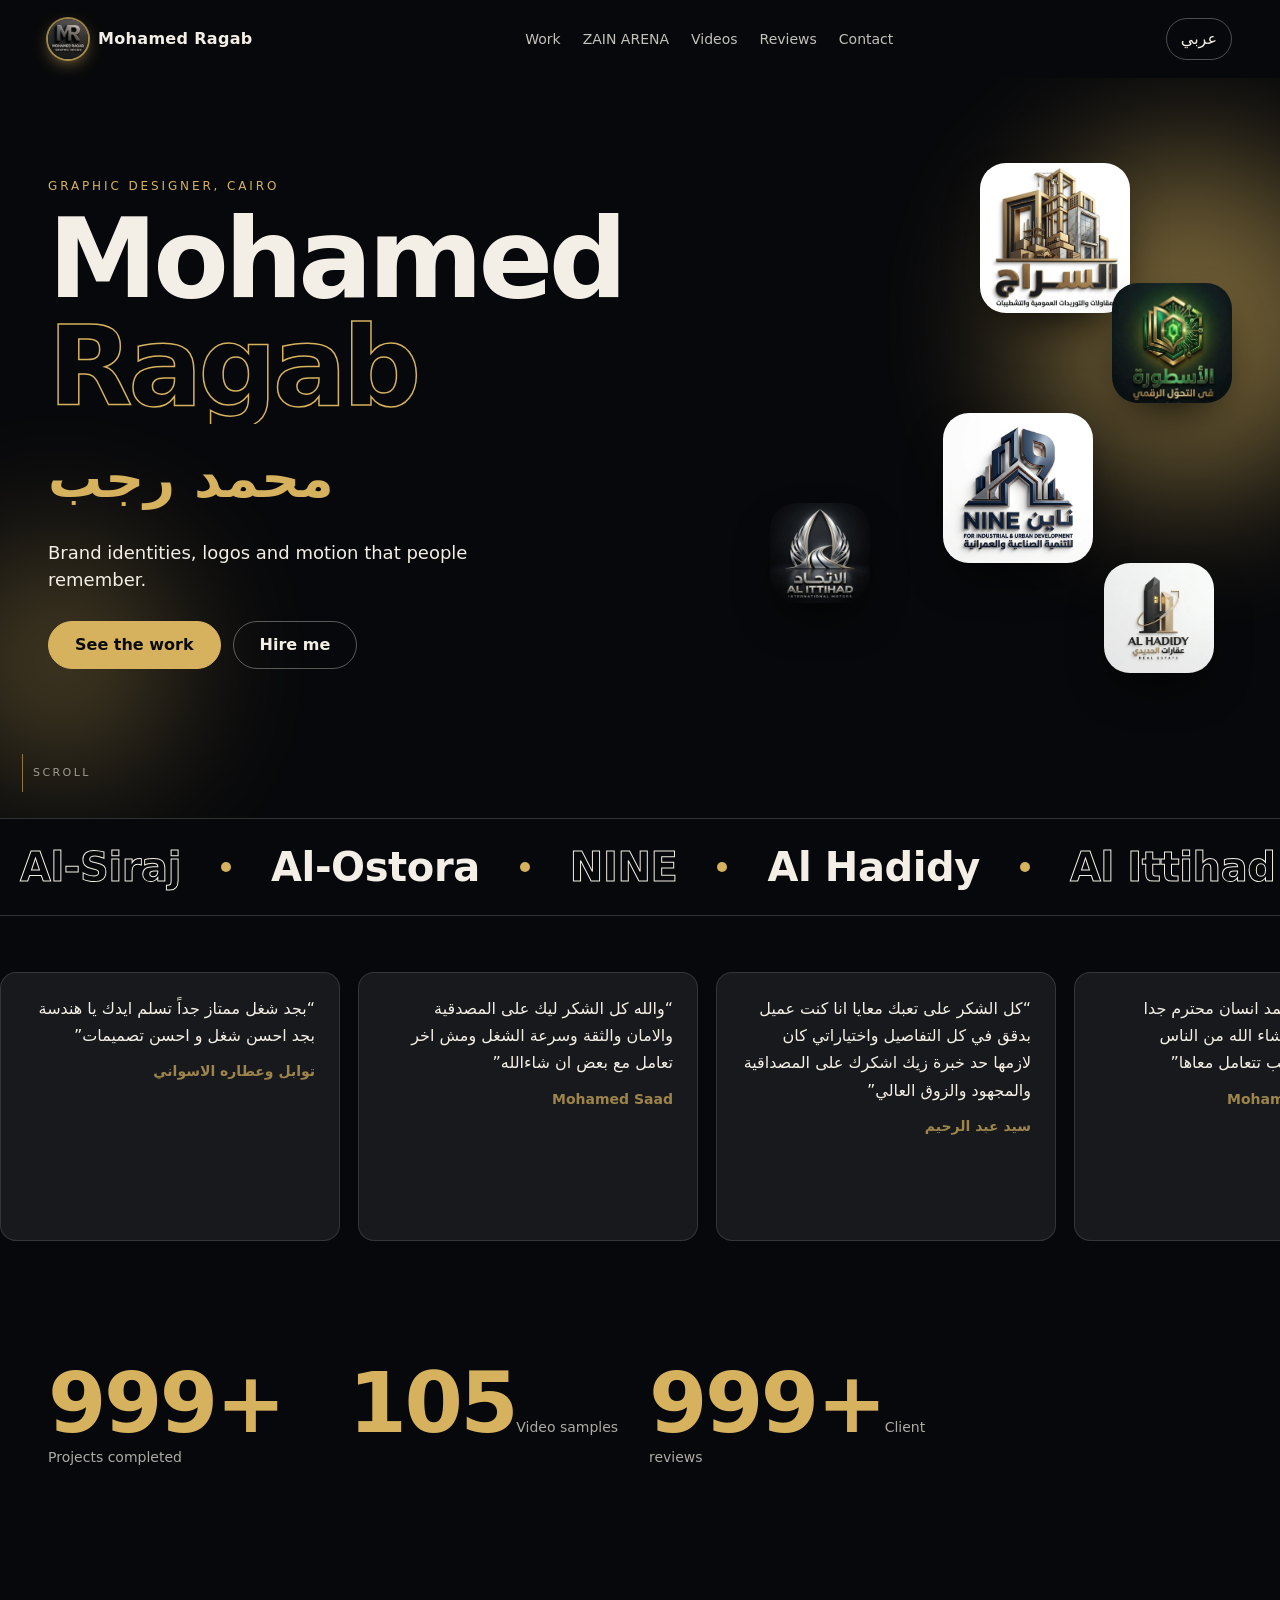
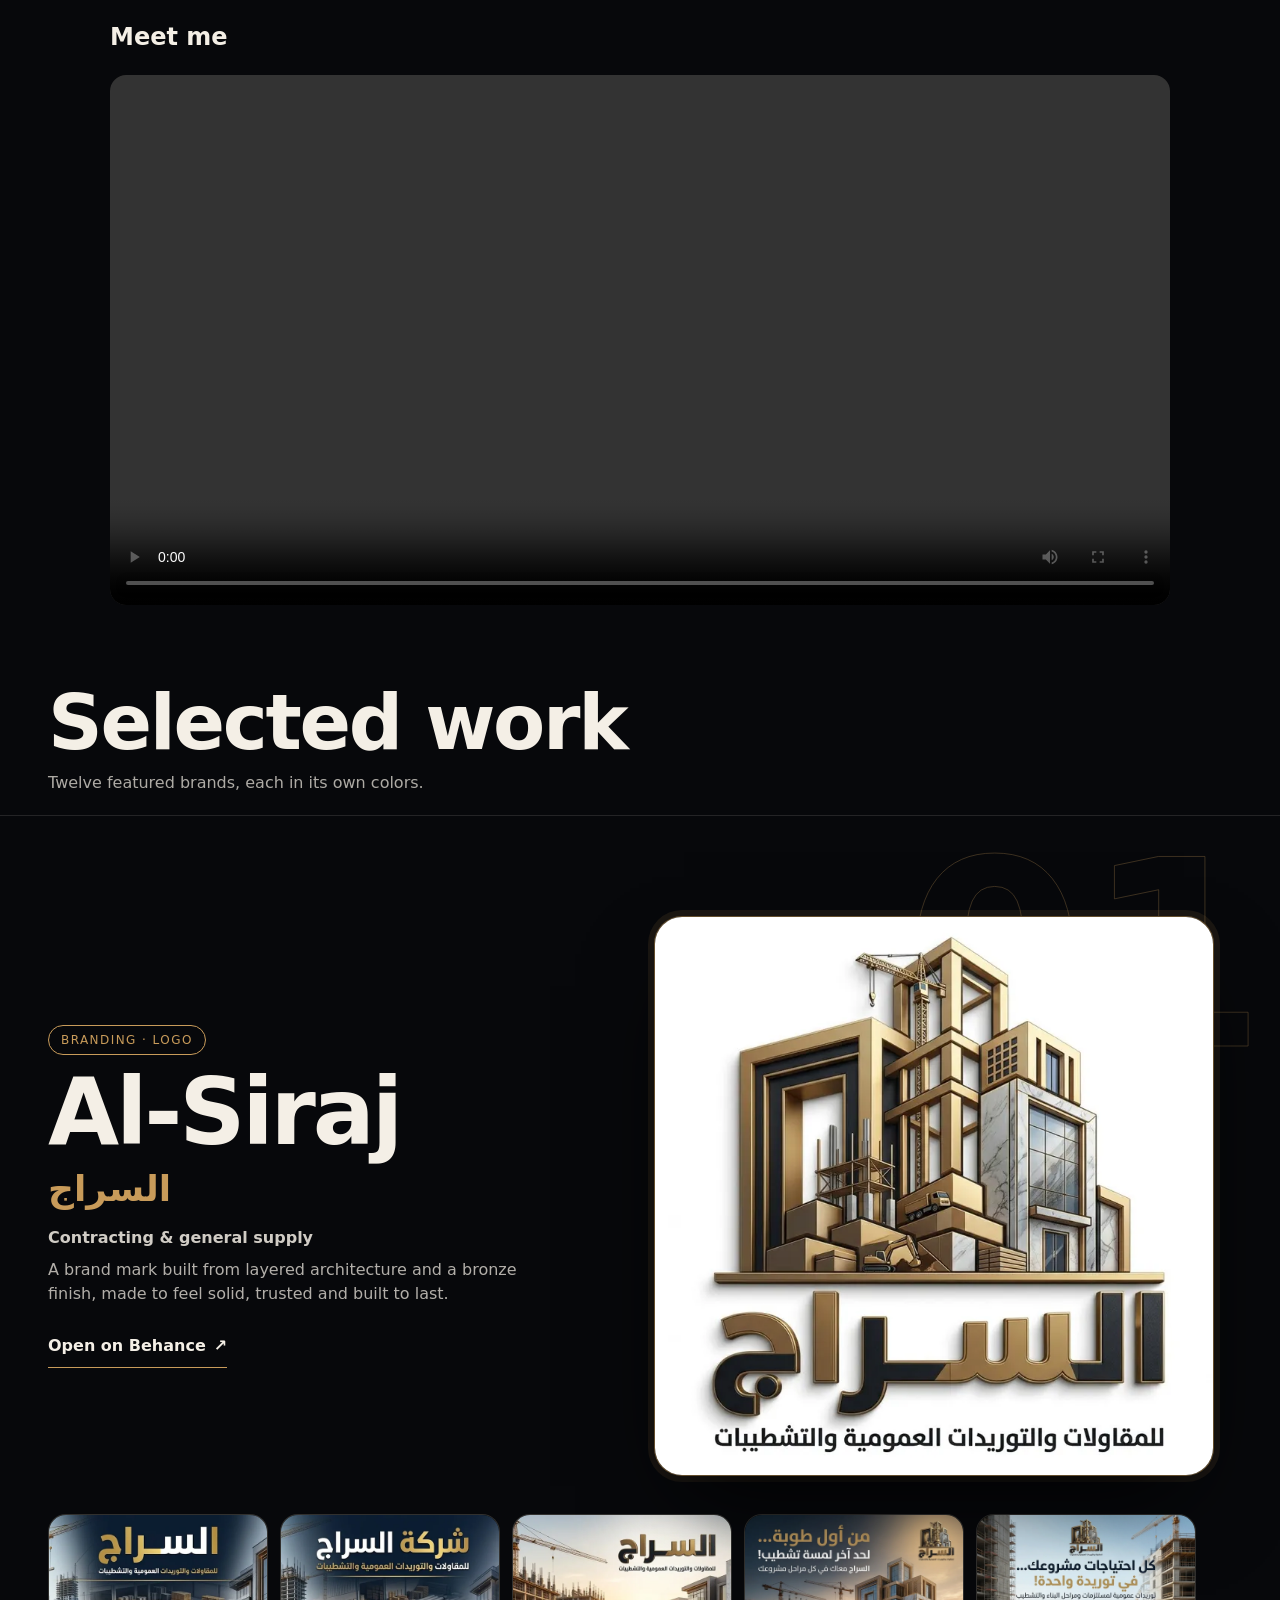
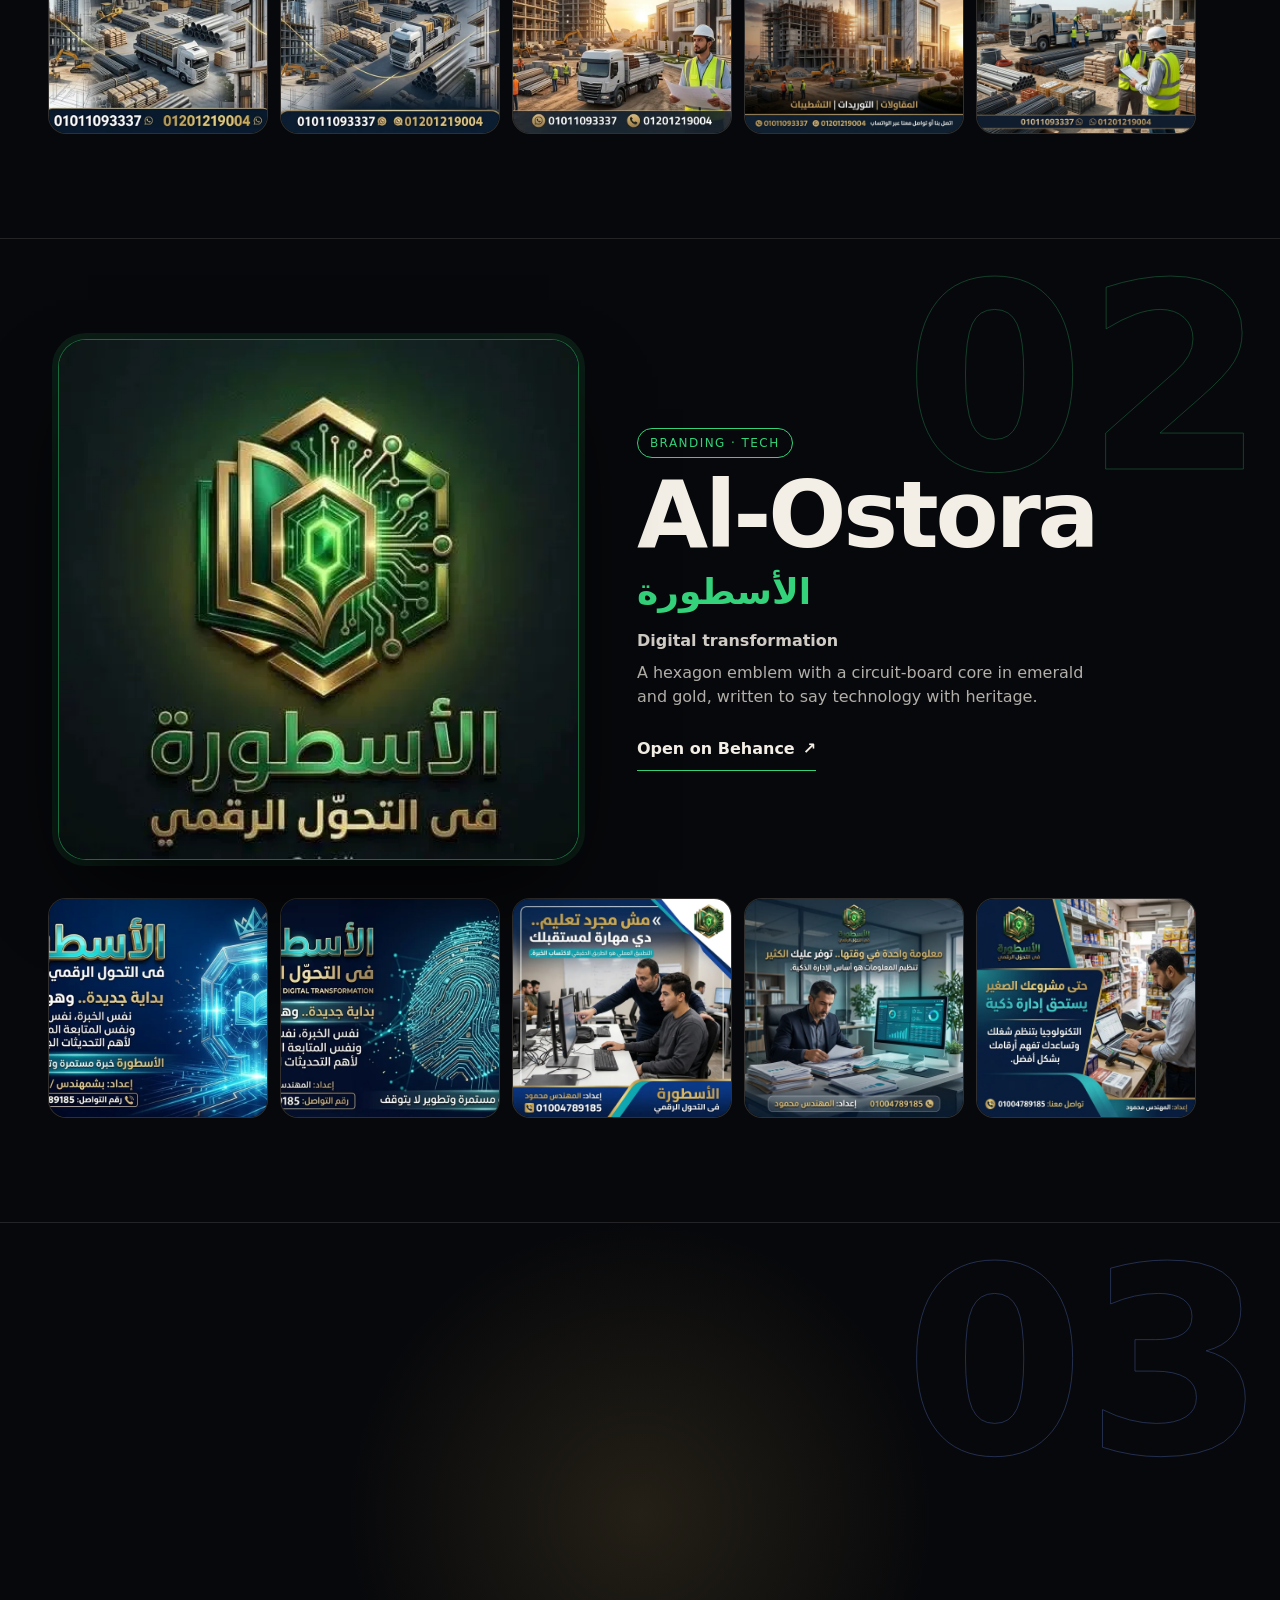
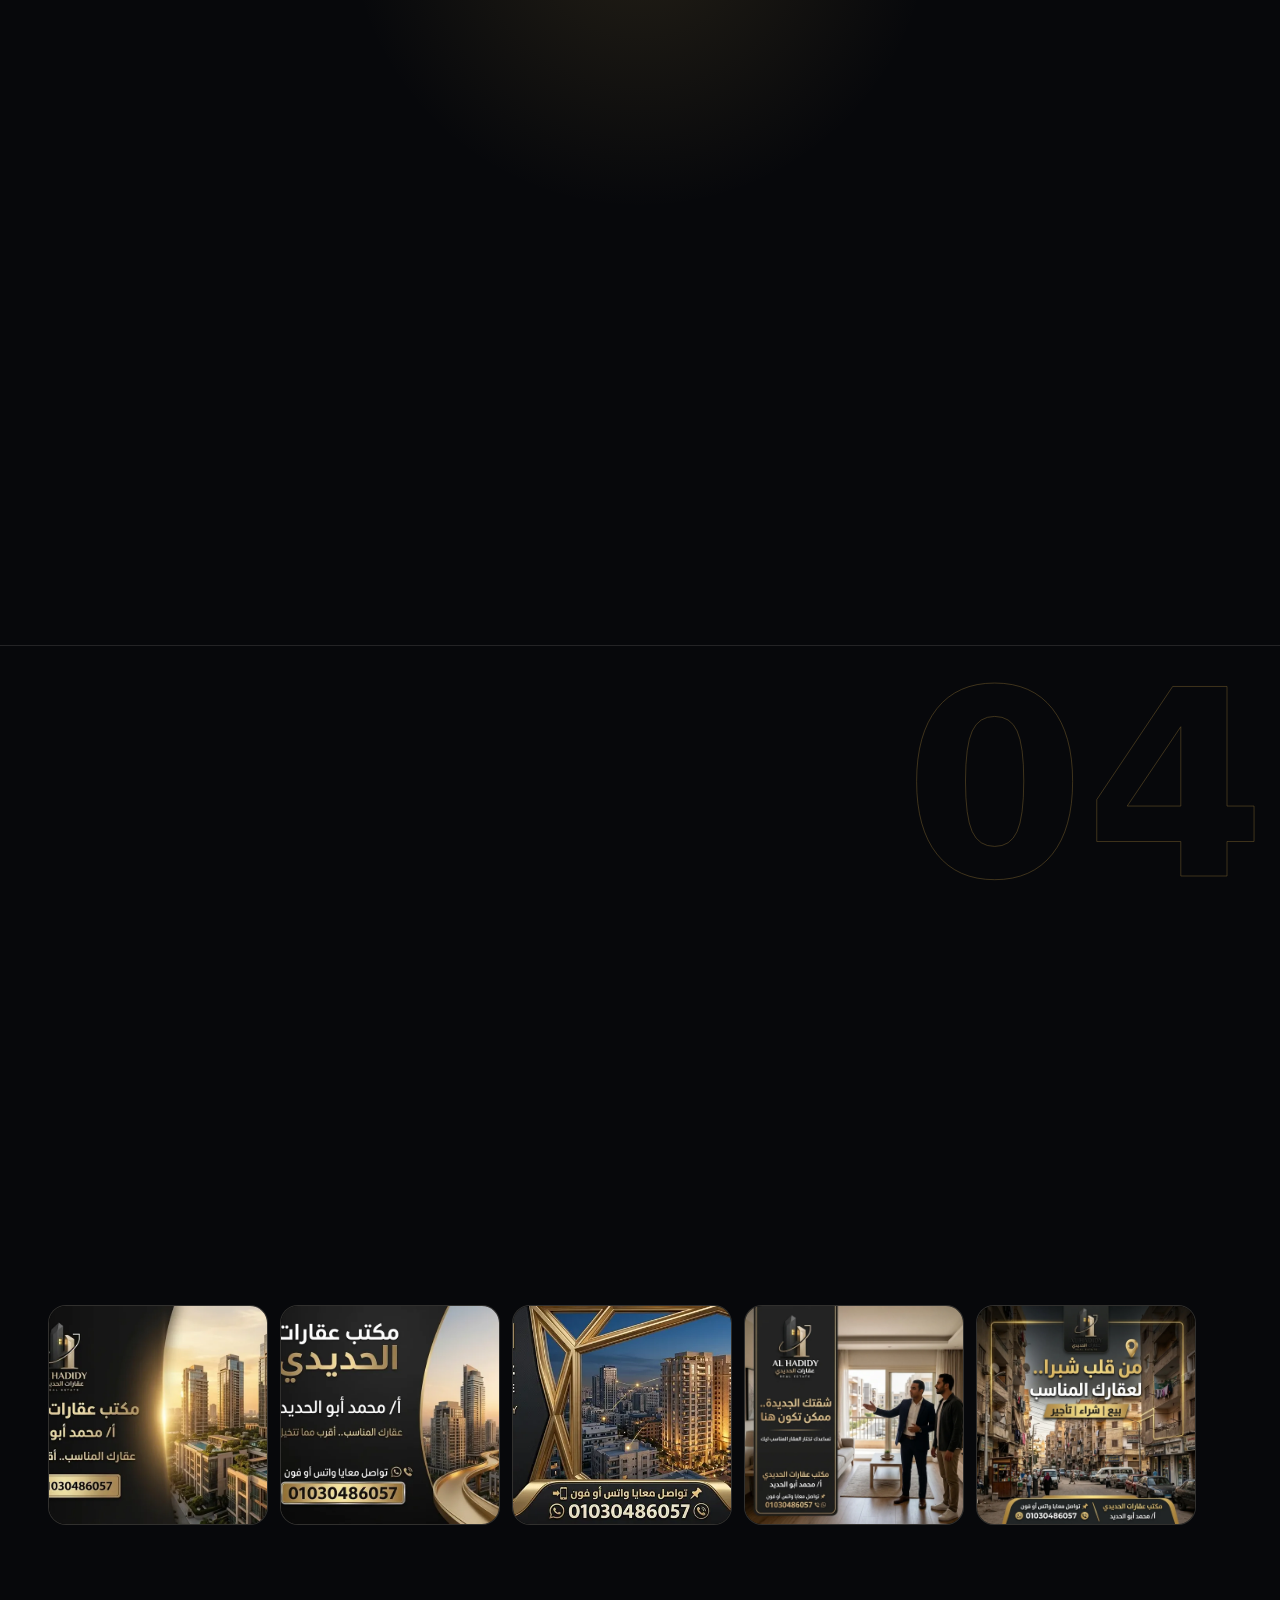
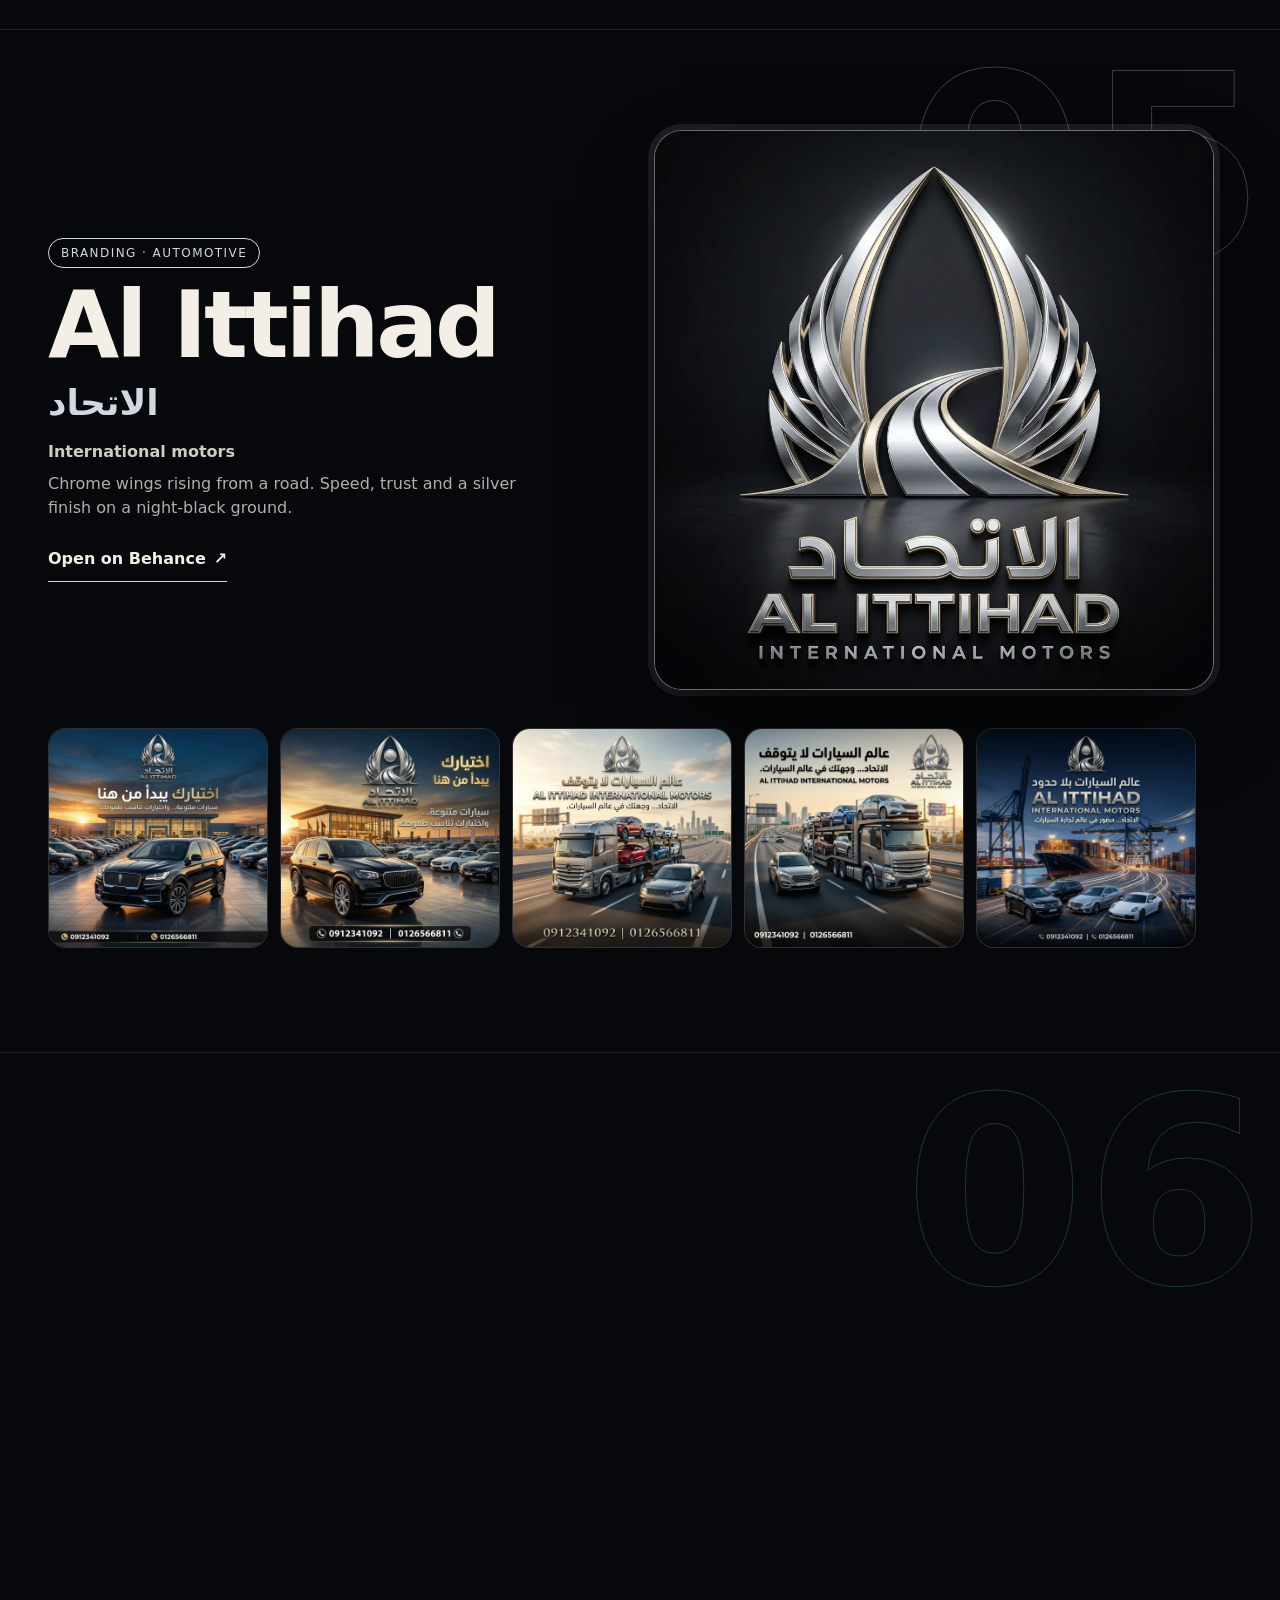
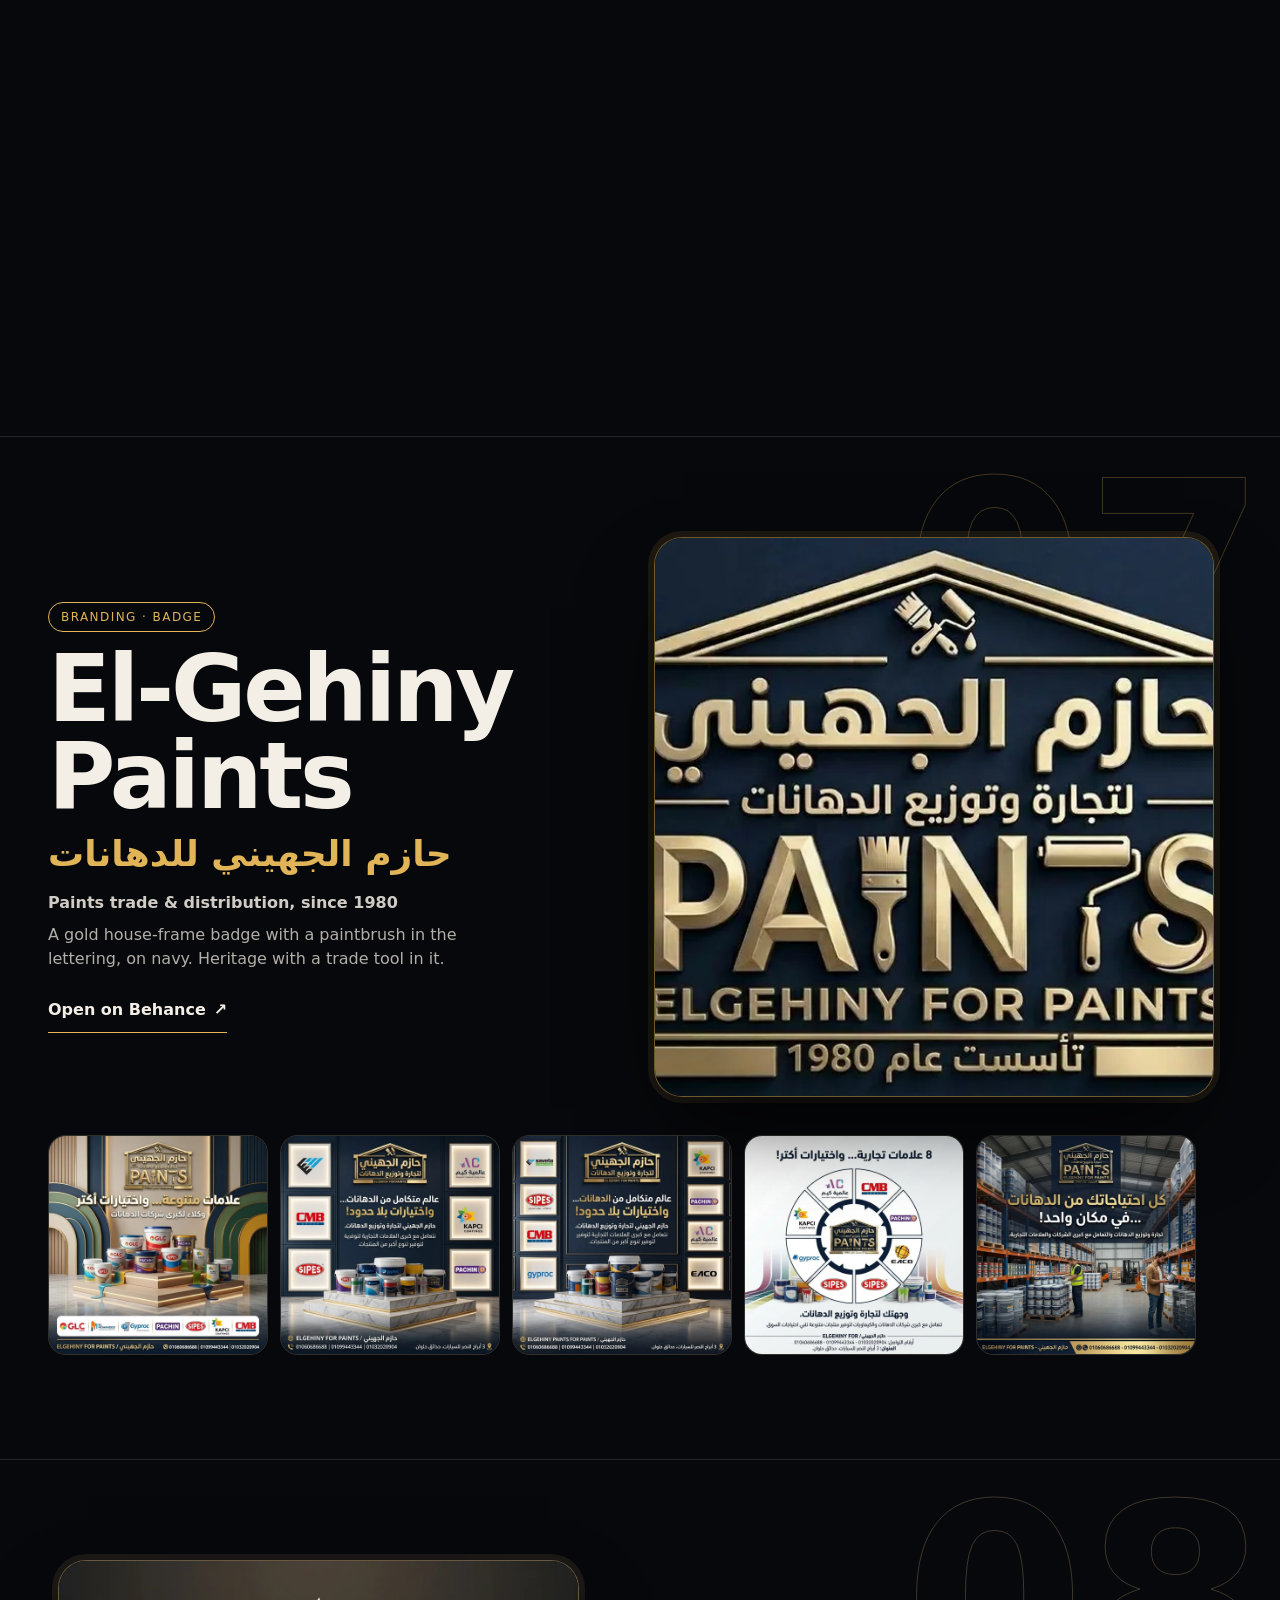
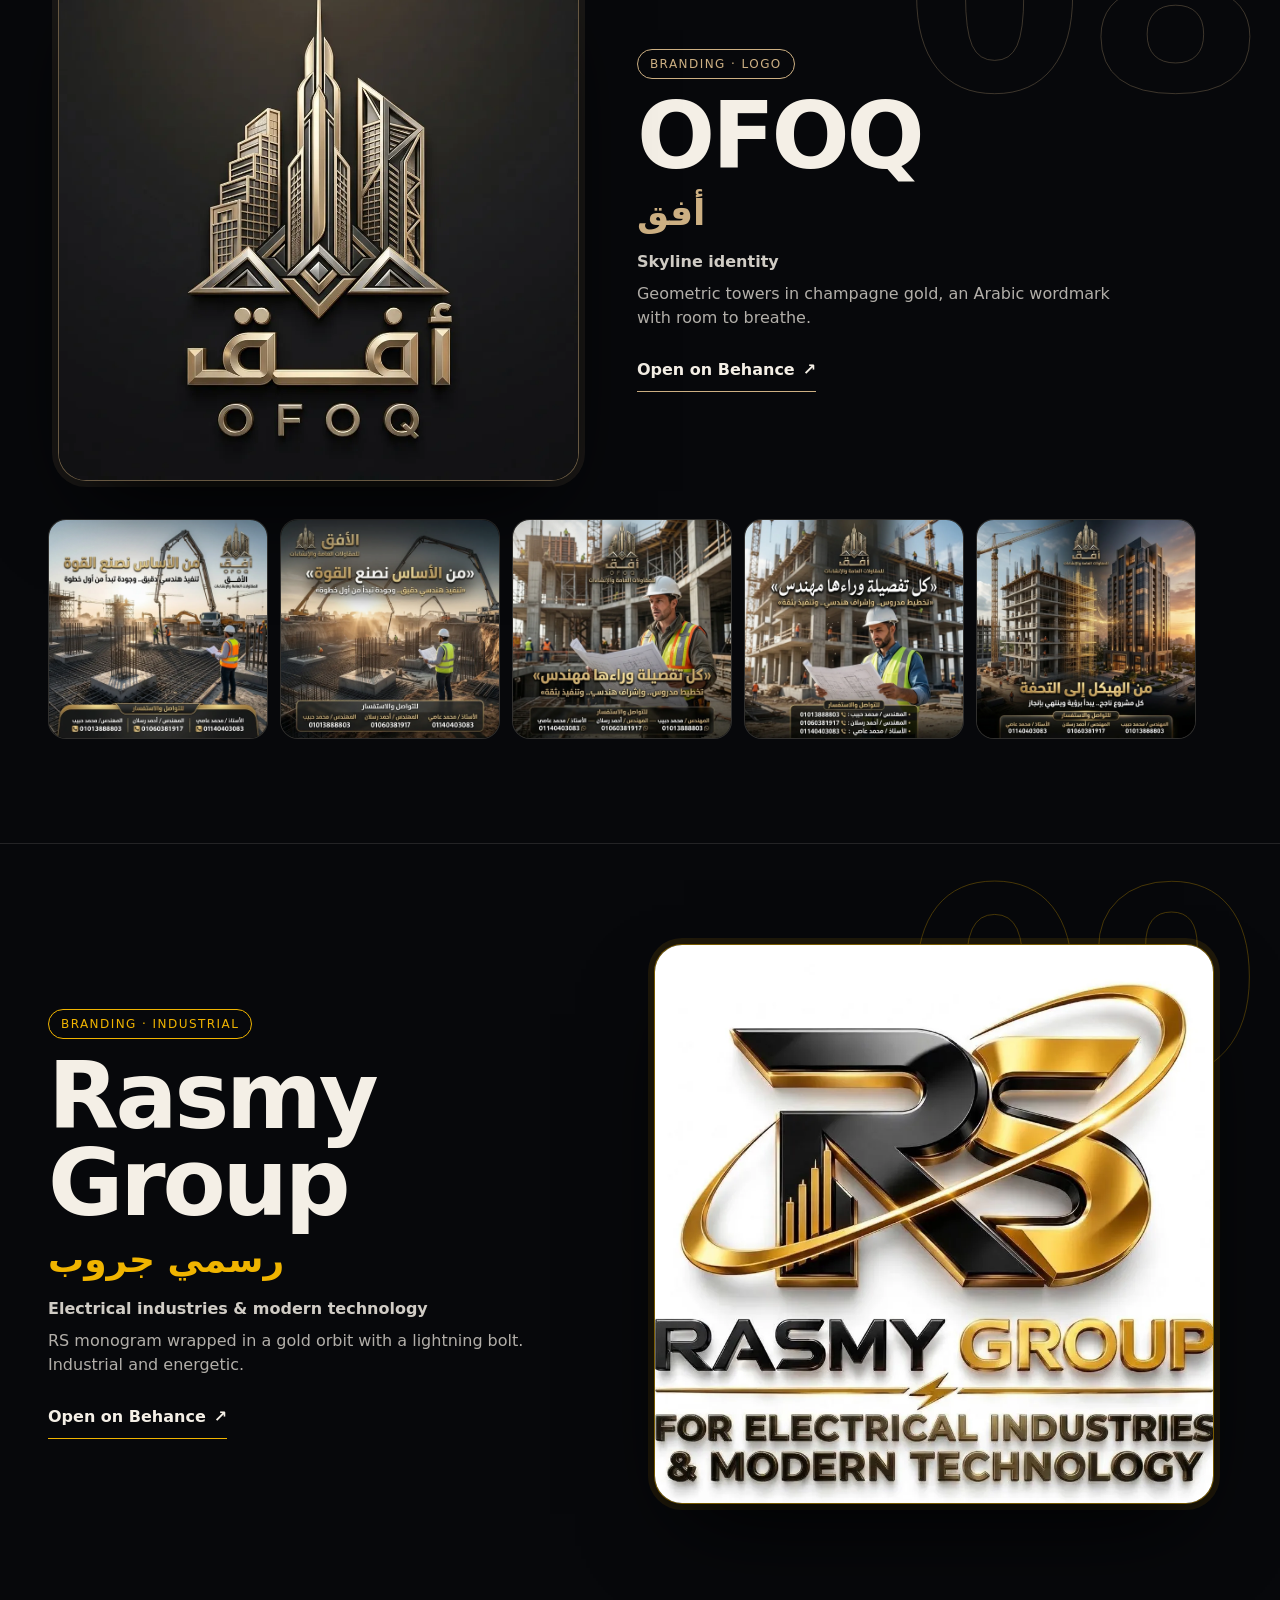
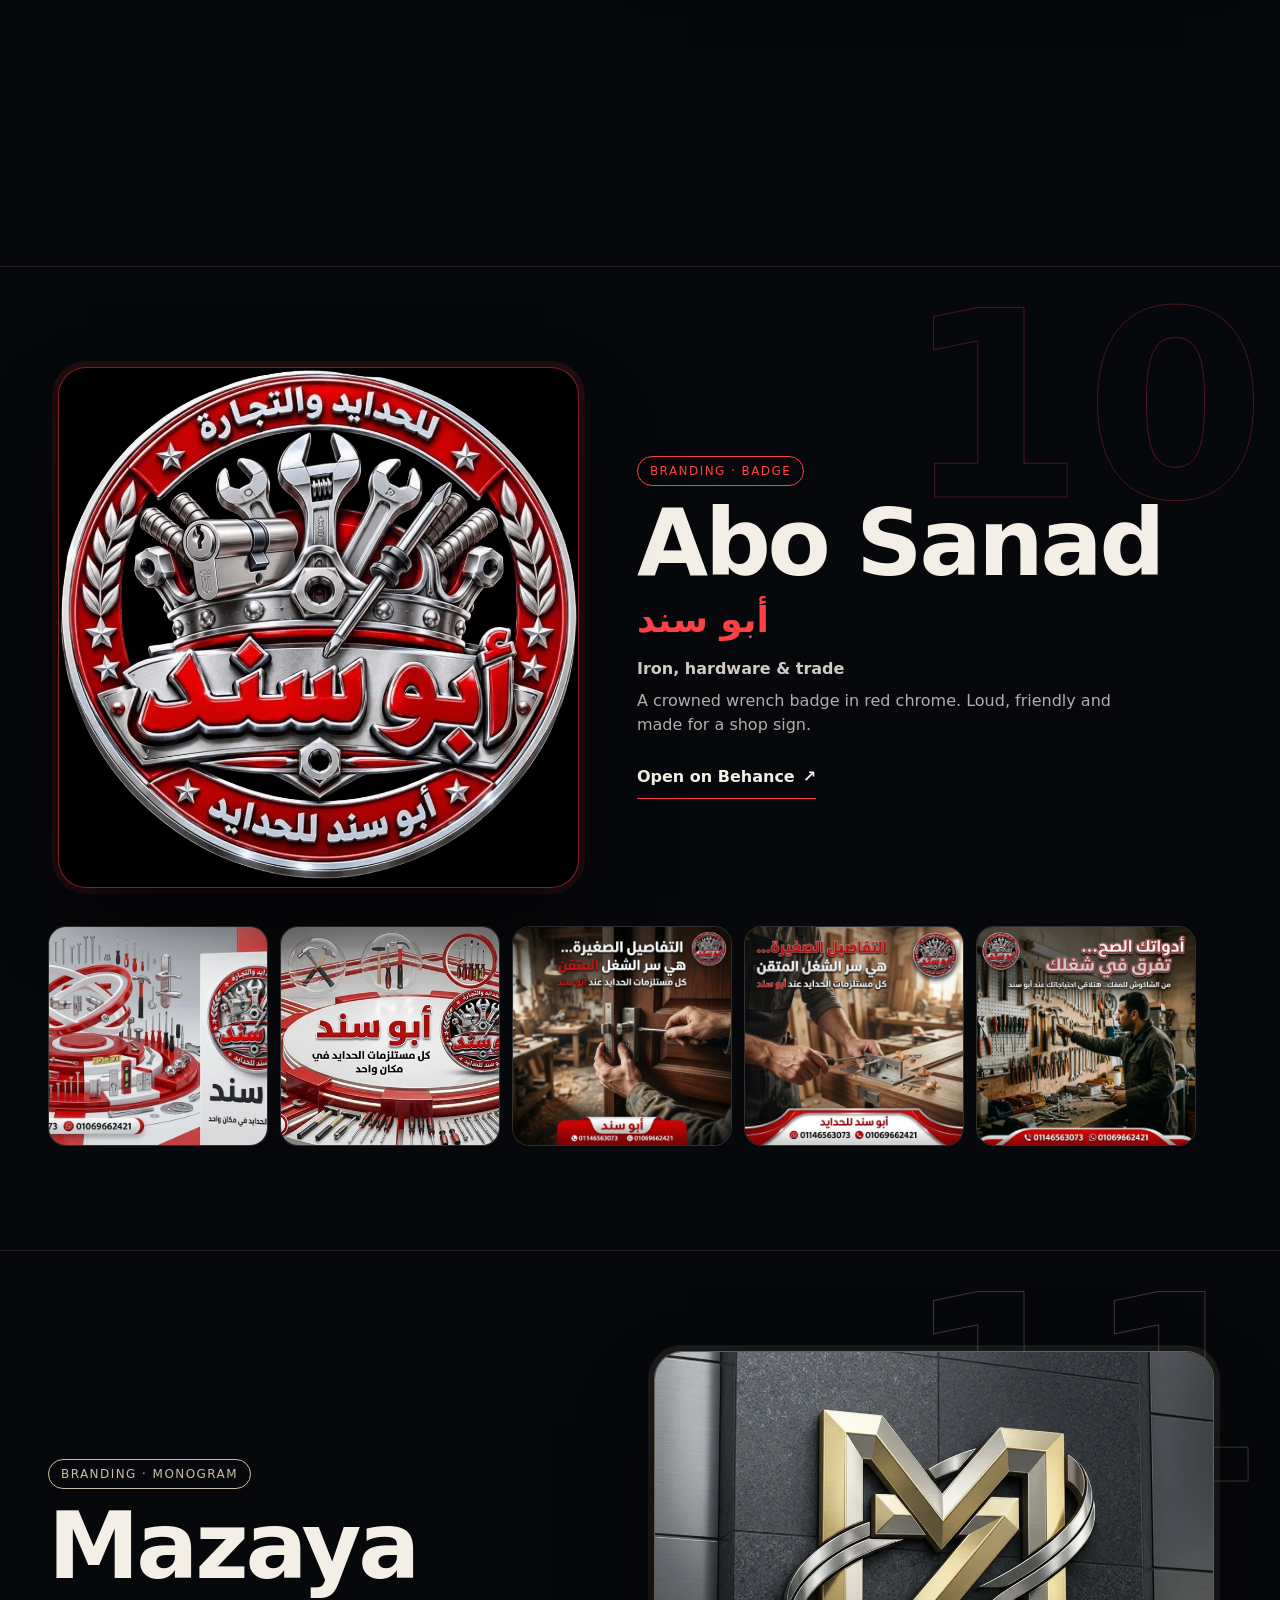
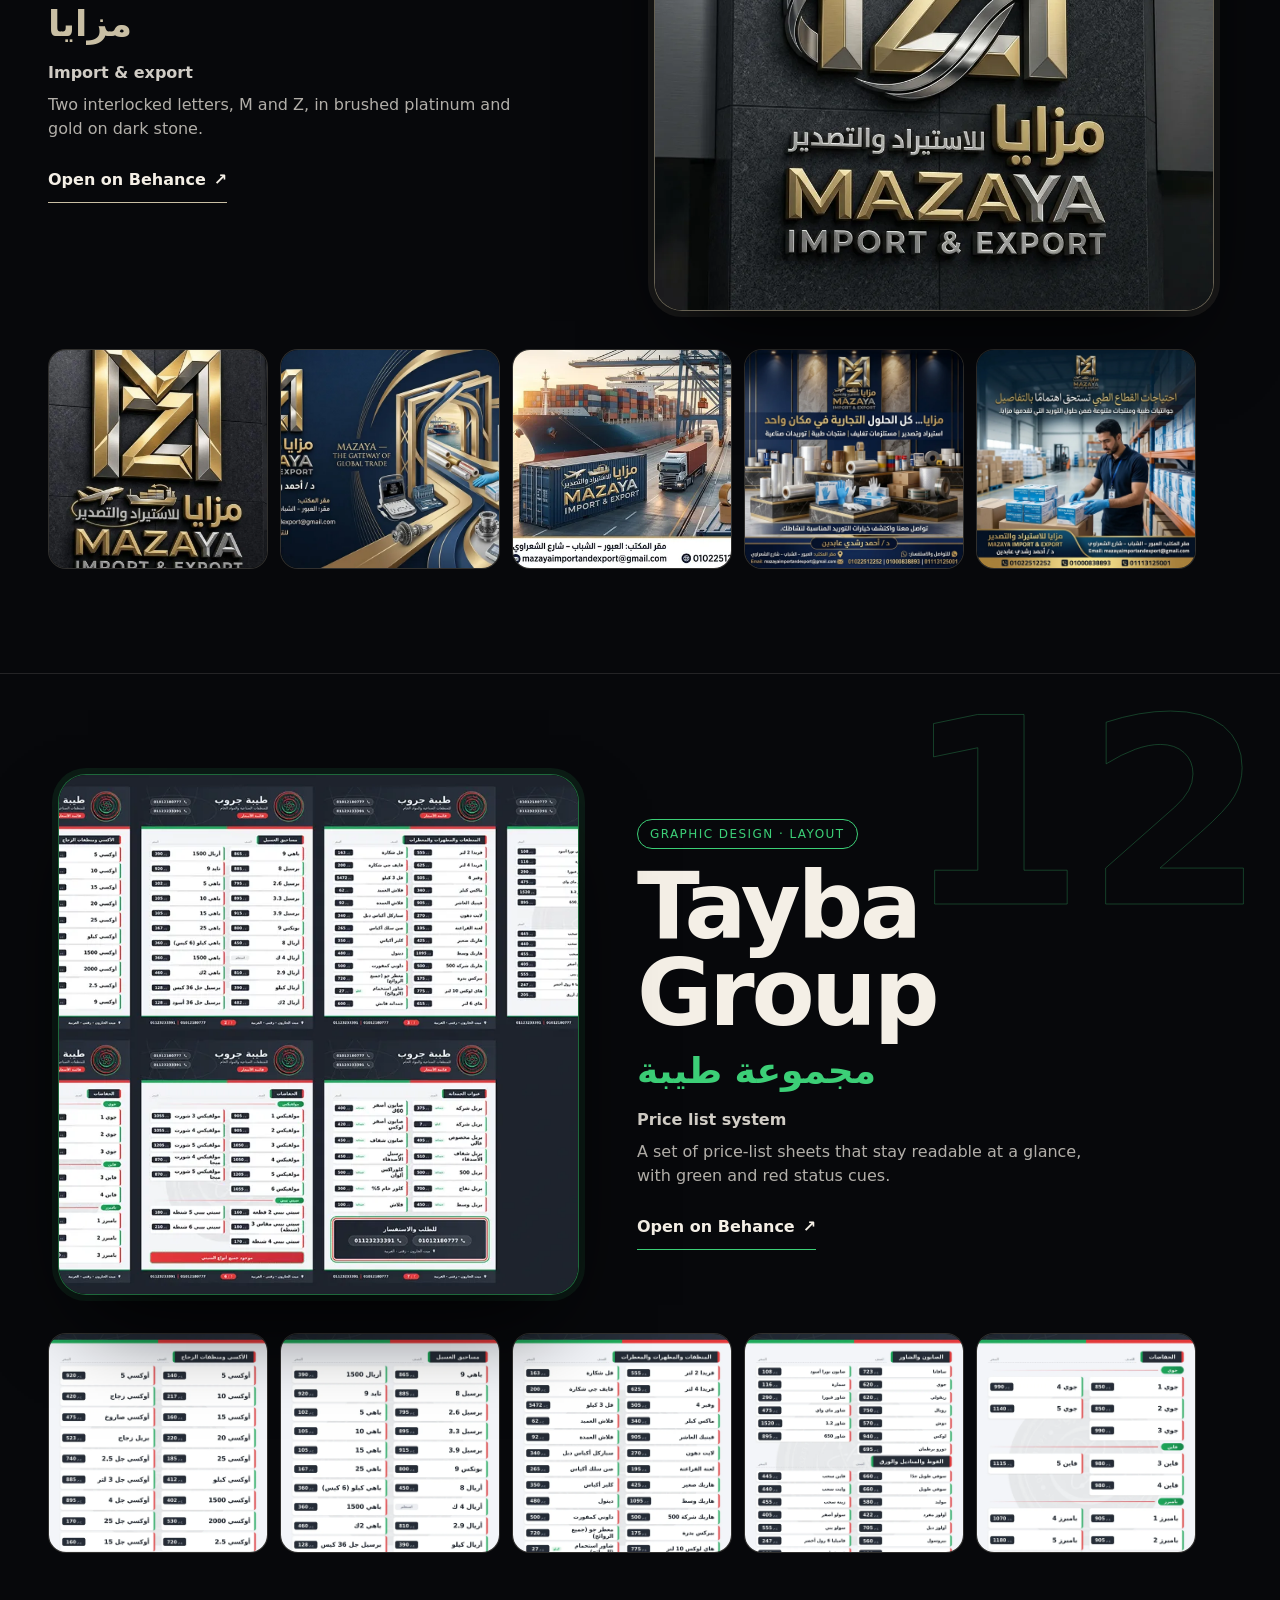
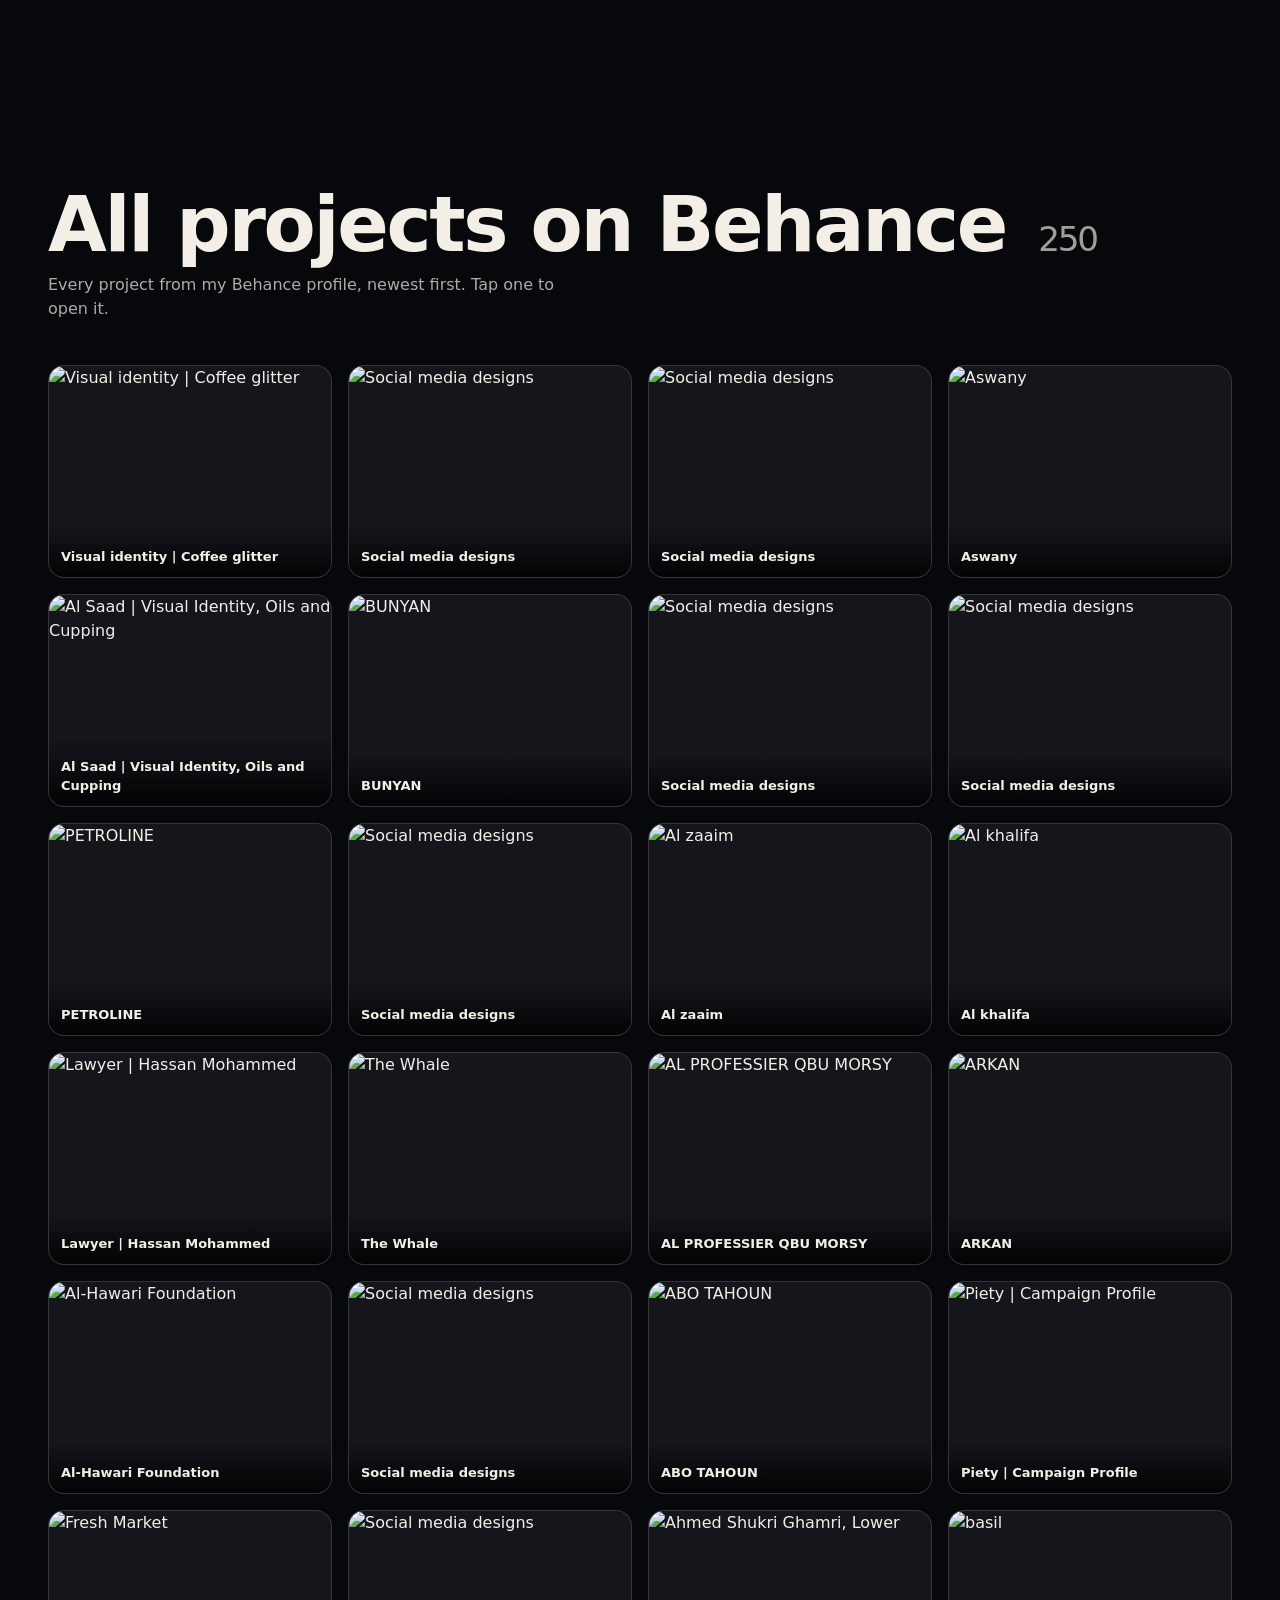
==== commit c3ed238d: "Restore homepage from last known good source" ====
--- a/index.html
+++ b/index.html
@@ -3,49 +3,8 @@
 <head>
 <meta charset="utf-8">
 <meta name="viewport" content="width=device-width, initial-scale=1">
-<title>Mohamed Ragab | Graphic Designer &amp; Video Editor in Egypt</title>
-<meta name="description" content="Mohamed Ragab is an Egyptian graphic designer and video editor creating brand identities, logos, social media designs and motion work. Explore his portfolio in Arabic and English.">
-<meta name="description" lang="ar" content="محمد رجب، مصمم جرافيك ومحرر فيديو في القاهرة، مصر. شاهد أعماله في تصميم الشعارات والهويات البصرية وتصميمات السوشيال ميديا والحركة.">
-<meta name="keywords" content="Mohamed Ragab, Mohamed Ragab designer, graphic designer Egypt, graphic designer Cairo, مصمم جرافيك مصر, محمد رجب, مونتير فيديو, video editor Egypt, logo design, brand identity, social media design">
-<meta name="author" content="Mohamed Ragab">
-<meta name="robots" content="index,follow,max-image-preview:large">
-<link rel="canonical" href="https://mohamedragab-design.github.io/">
-<meta property="og:type" content="website">
-<meta property="og:locale" content="en_EG">
-<meta property="og:locale:alternate" content="ar_EG">
-<meta property="og:site_name" content="Mohamed Ragab Portfolio">
-<meta property="og:title" content="Mohamed Ragab | Graphic Designer &amp; Video Editor in Egypt">
-<meta property="og:description" content="Brand identities, logos, social media designs and video editing by Mohamed Ragab, an Egyptian graphic designer.">
-<meta property="og:title" lang="ar" content="محمد رجب | مصمم جرافيك ومحرر فيديو في مصر">
-<meta property="og:description" lang="ar" content="محمد رجب مصمم جرافيك ومحرر فيديو من القاهرة، مصر. اكتشف أعماله في الشعارات والهويات البصرية وتصميمات السوشيال ميديا والحركة.">
-<meta property="og:url" content="https://mohamedragab-design.github.io/">
-<meta property="og:image" content="https://mohamedragab-design.github.io/assets/images/nine9-1.webp">
-<meta property="og:image:alt" content="NINE brand identity design from Mohamed Ragab's graphic design portfolio">
-<meta name="twitter:card" content="summary_large_image">
-<meta name="twitter:title" content="Mohamed Ragab | Graphic Designer &amp; Video Editor in Egypt">
-<meta name="twitter:description" content="Explore brand identity, logo, social media and motion design work by Mohamed Ragab in Egypt.">
-<meta name="twitter:title" lang="ar" content="محمد رجب | مصمم جرافيك ومحرر فيديو في مصر">
-<meta name="twitter:description" lang="ar" content="أعمال محمد رجب في تصميم الجرافيك والشعارات والهويات البصرية ومونتاج الفيديو في القاهرة، مصر.">
-<meta name="twitter:image" content="https://mohamedragab-design.github.io/assets/images/nine9-1.webp">
-<meta name="twitter:image:alt" content="NINE brand identity design from Mohamed Ragab's graphic design portfolio">
-<meta name="google-site-verification" content="ADD_GOOGLE_SEARCH_CONSOLE_TOKEN_HERE">
-<script type="application/ld+json">
-{
-  "@context": "https://schema.org",
-  "@type": "Person",
-  "name": "Mohamed Ragab",
-  "alternateName": "محمد رجب",
-  "url": "https://mohamedragab-design.github.io/",
-  "jobTitle": ["Graphic Designer", "Video Editor"],
-  "description": "Graphic designer and video editor based in Cairo, Egypt, creating brand identities, logos, social media designs and motion work.",
-  "knowsLanguage": ["ar", "en"],
-  "address": {
-    "@type": "PostalAddress",
-    "addressCountry": "EG",
-    "addressLocality": "Cairo"
-  }
-}
-</script>
+<title>Mohamed Ragab | Graphic Designer</title>
+<meta name="description" content="Brand identities, logos and motion by Mohamed Ragab, graphic designer in Cairo.">
 <link rel="icon" href="[data-uri]">
 <link rel="stylesheet" href="style.css">
 </head>
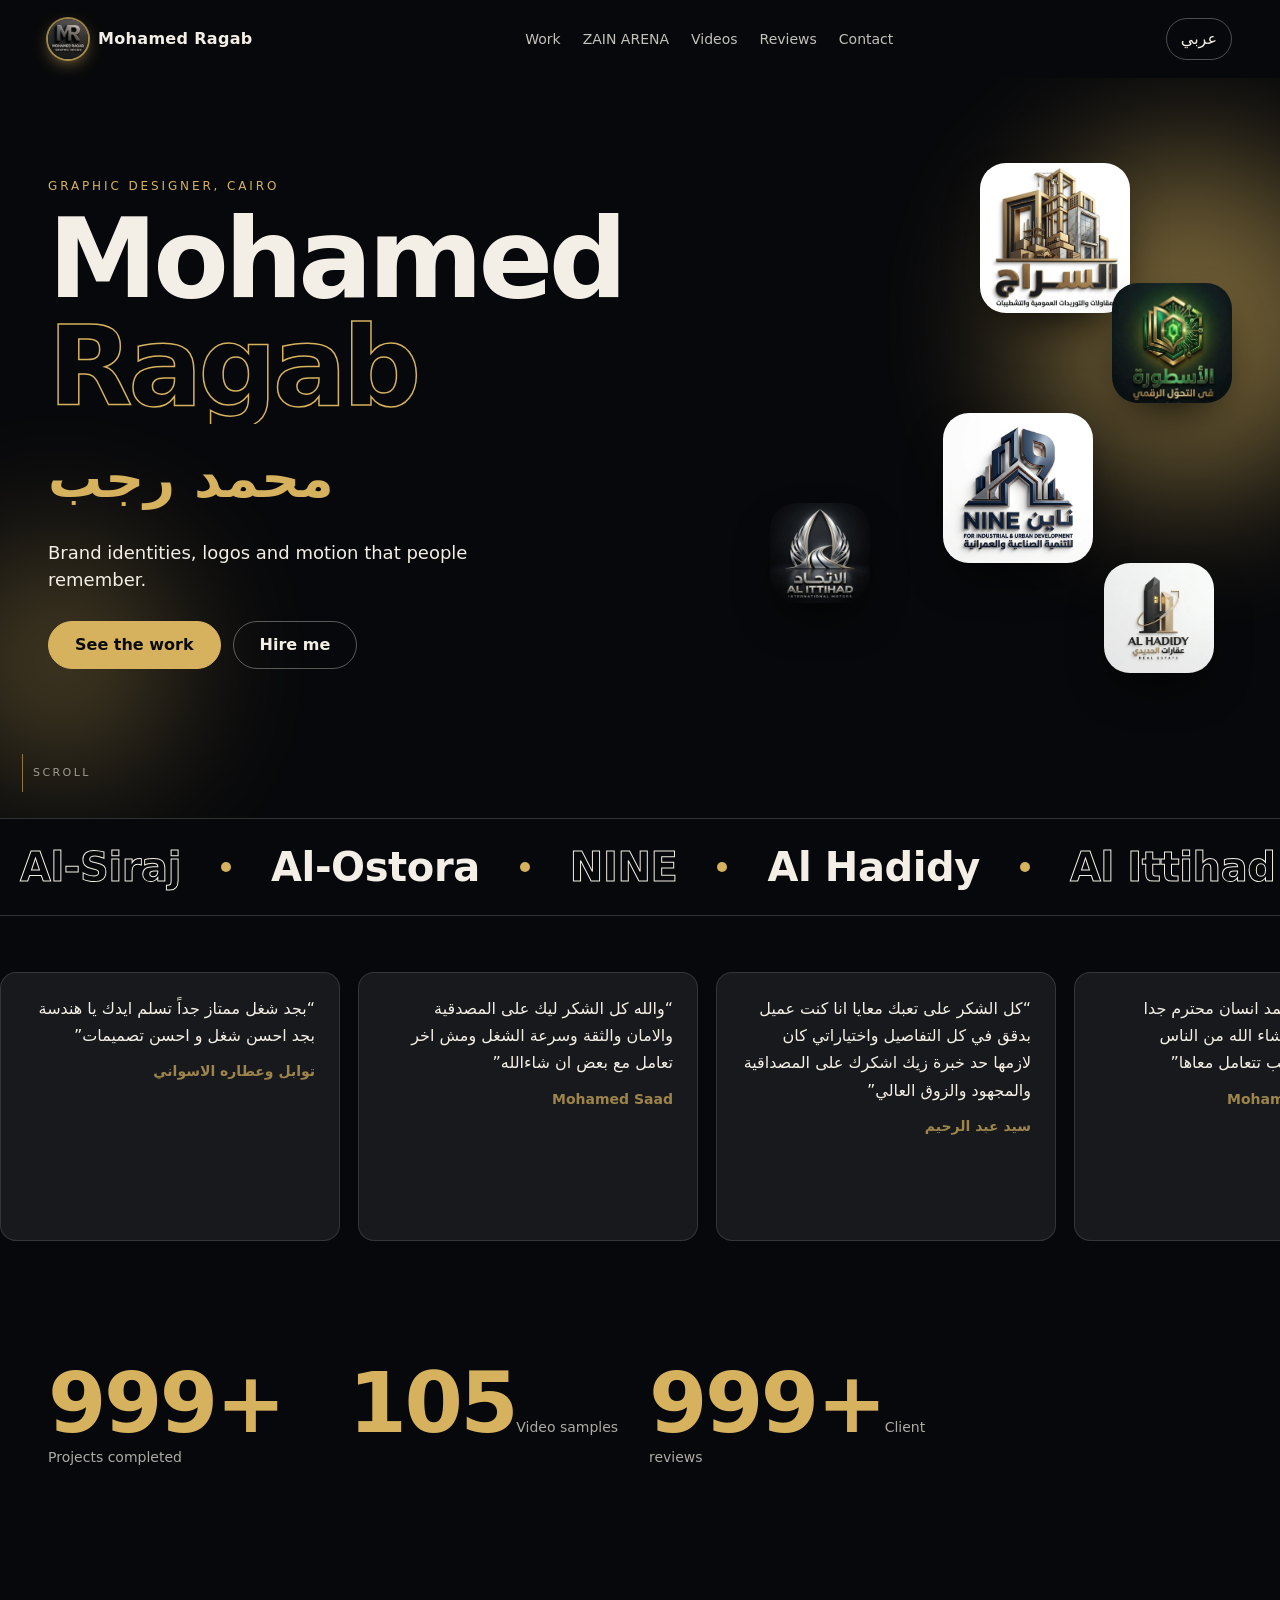
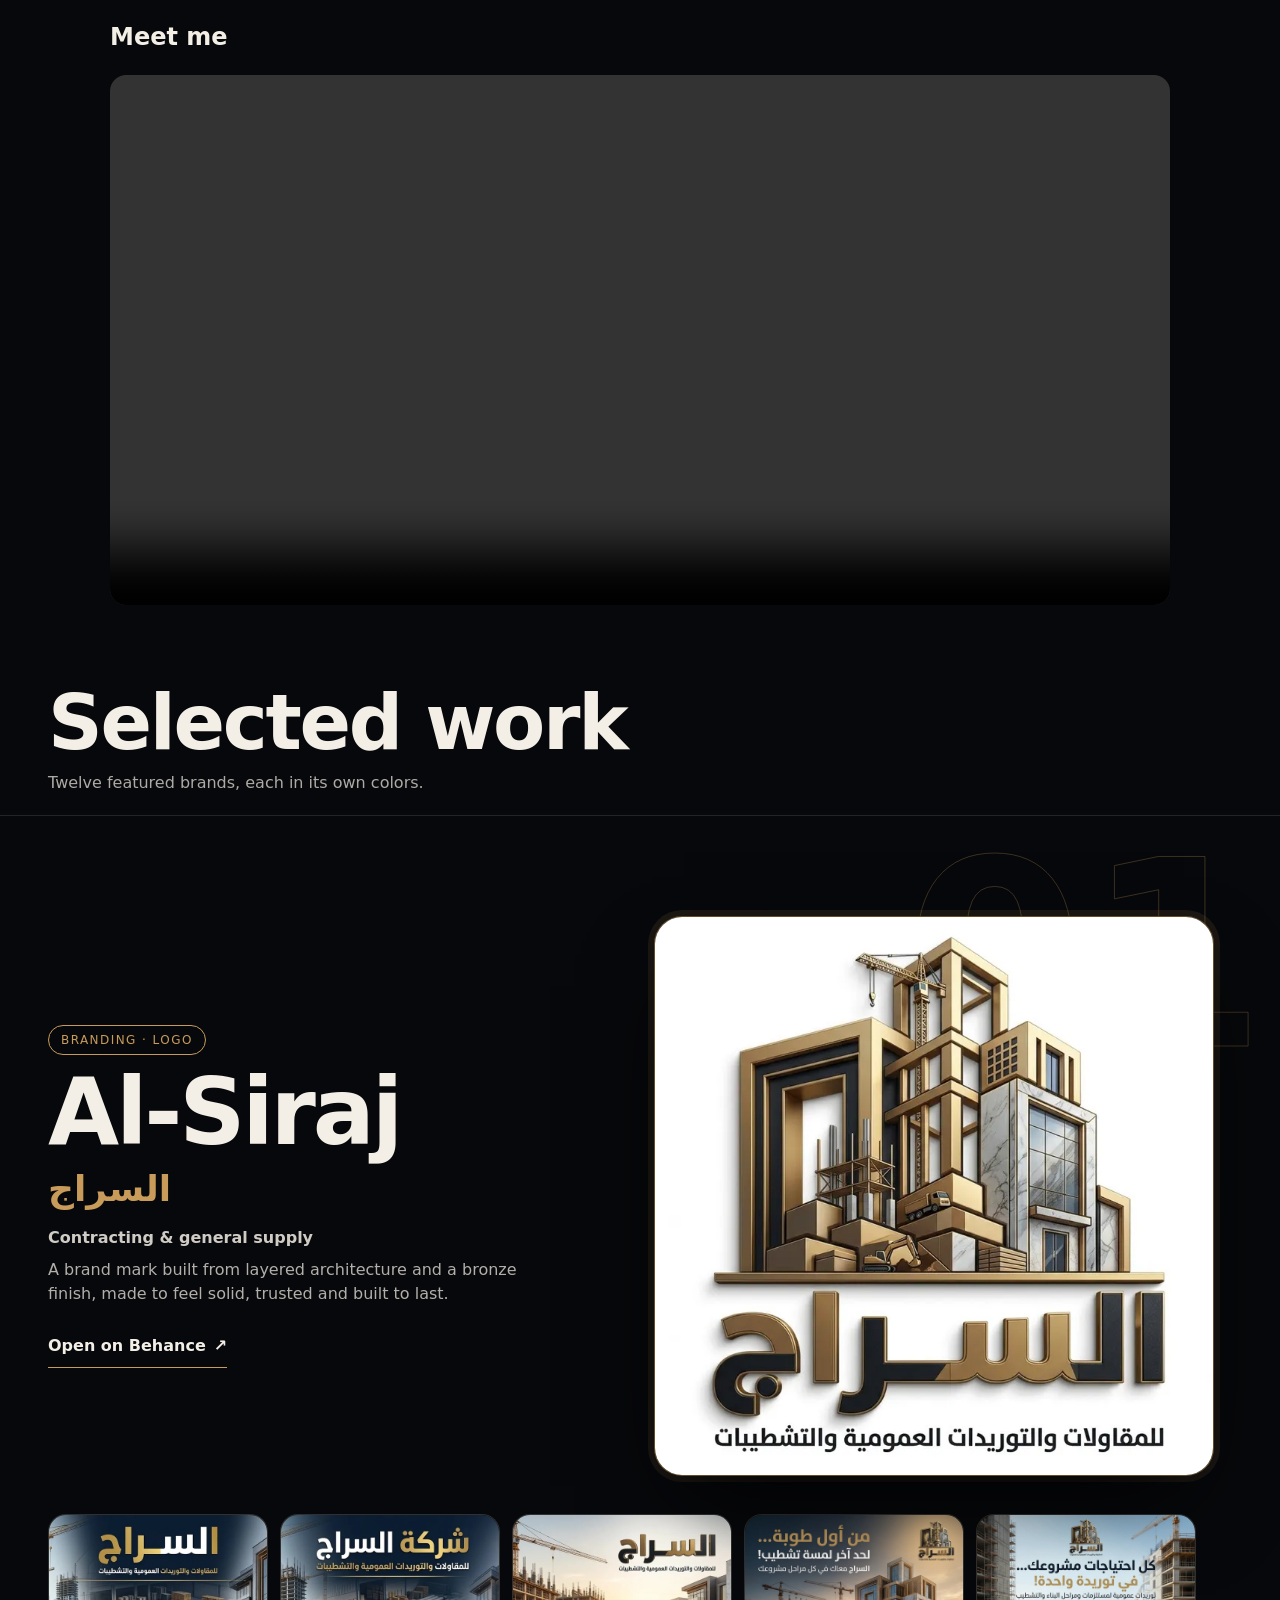
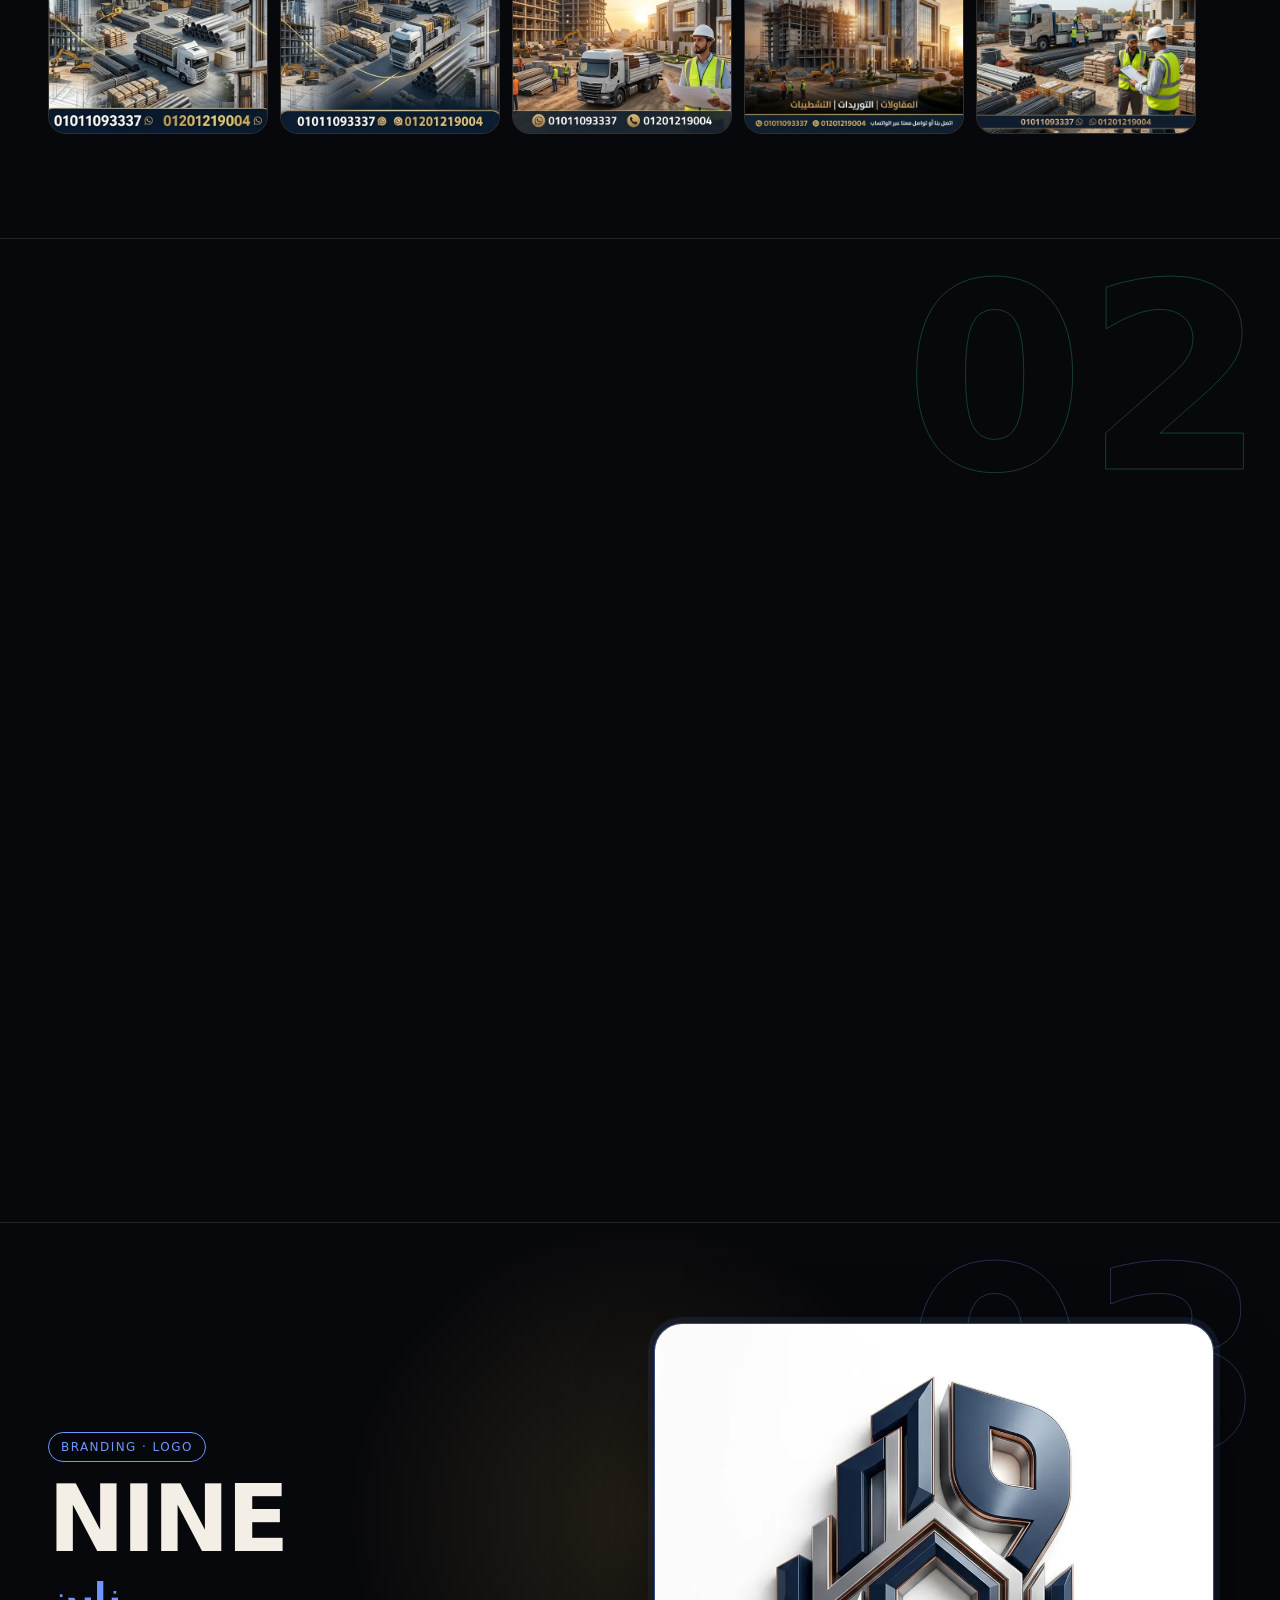
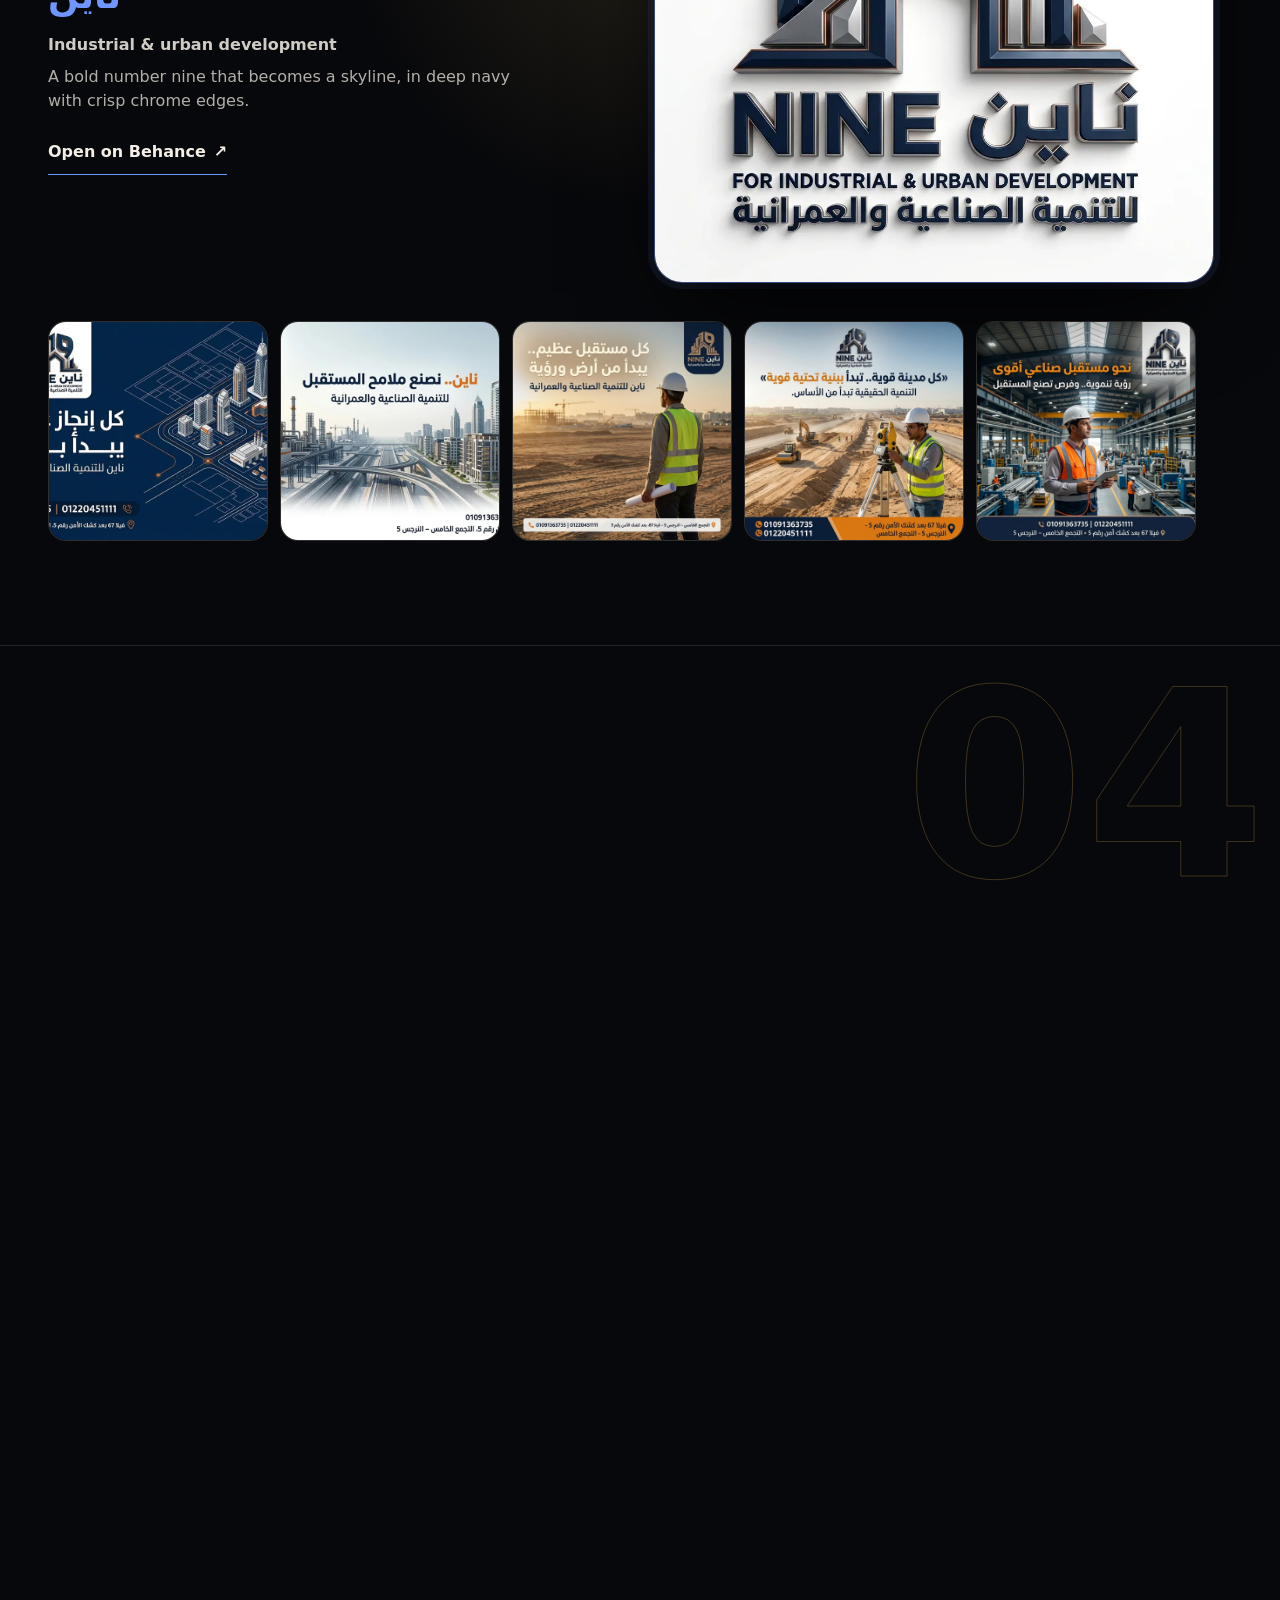
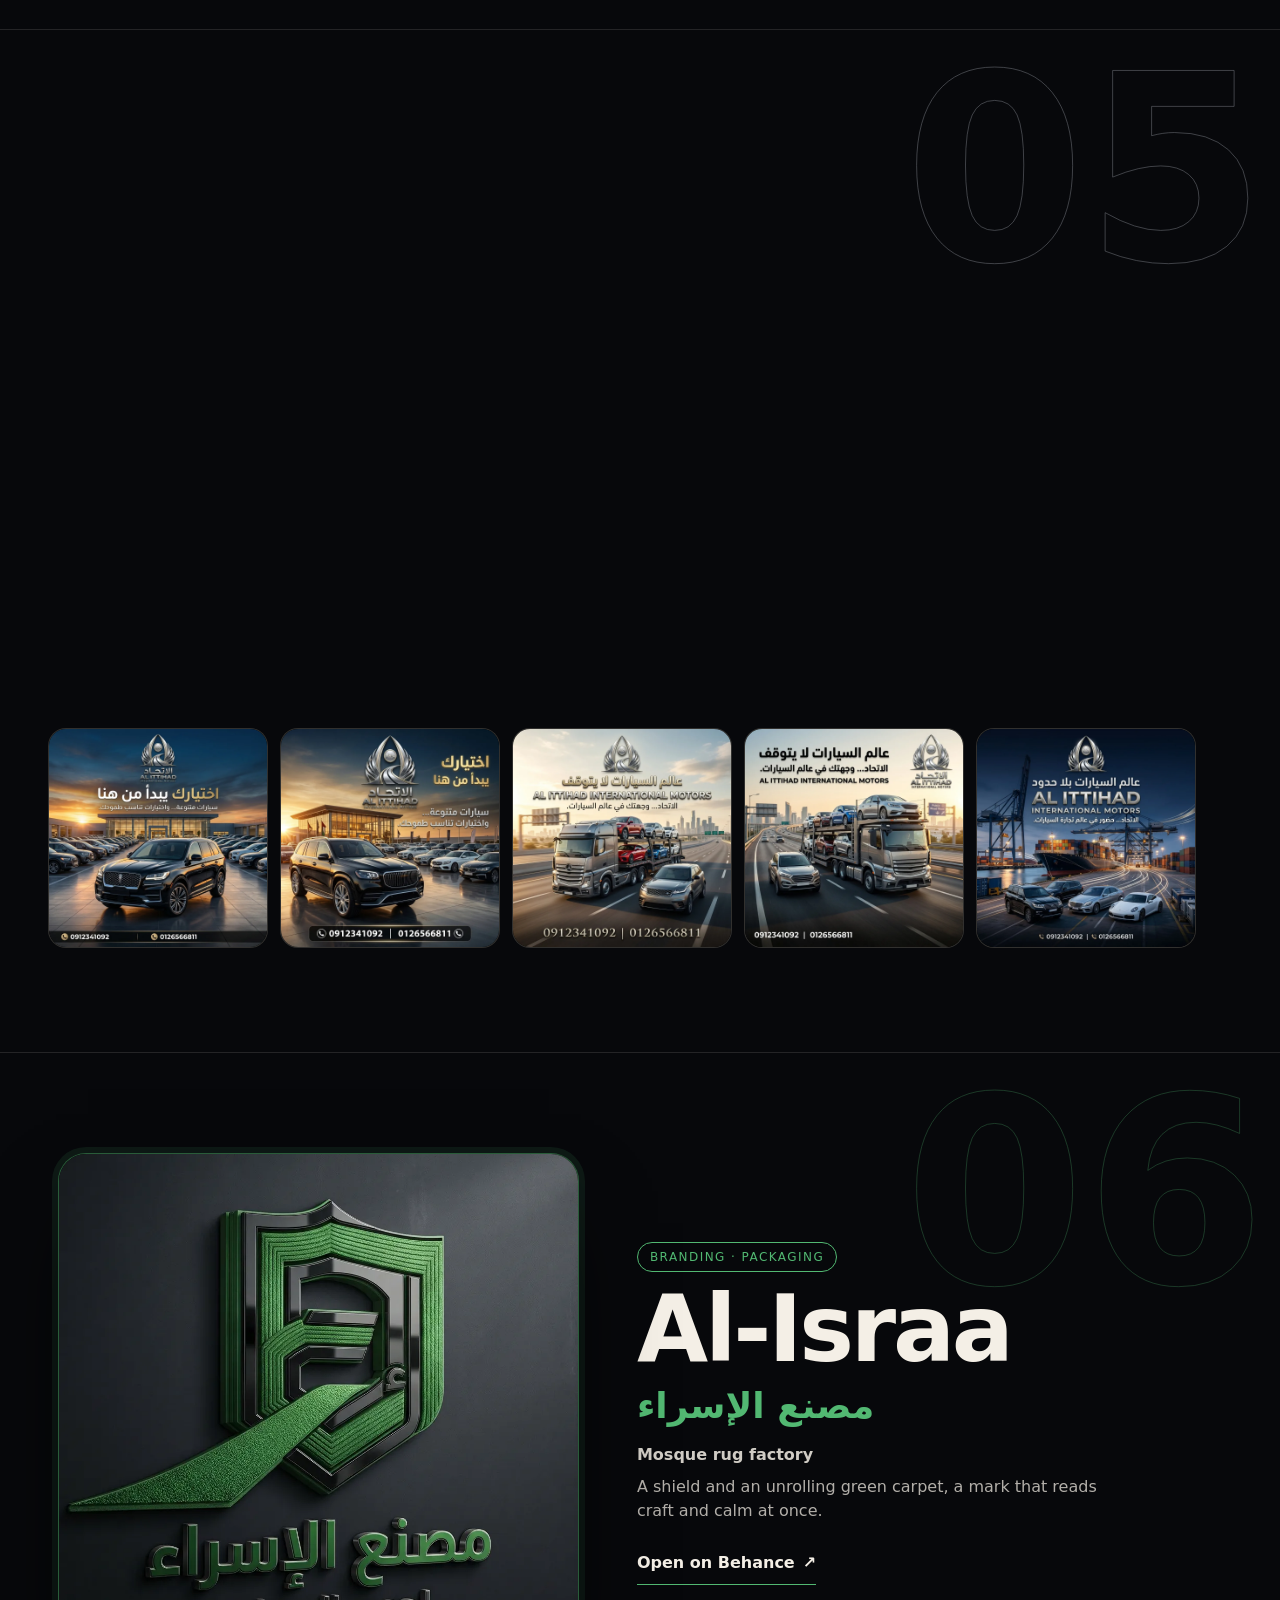
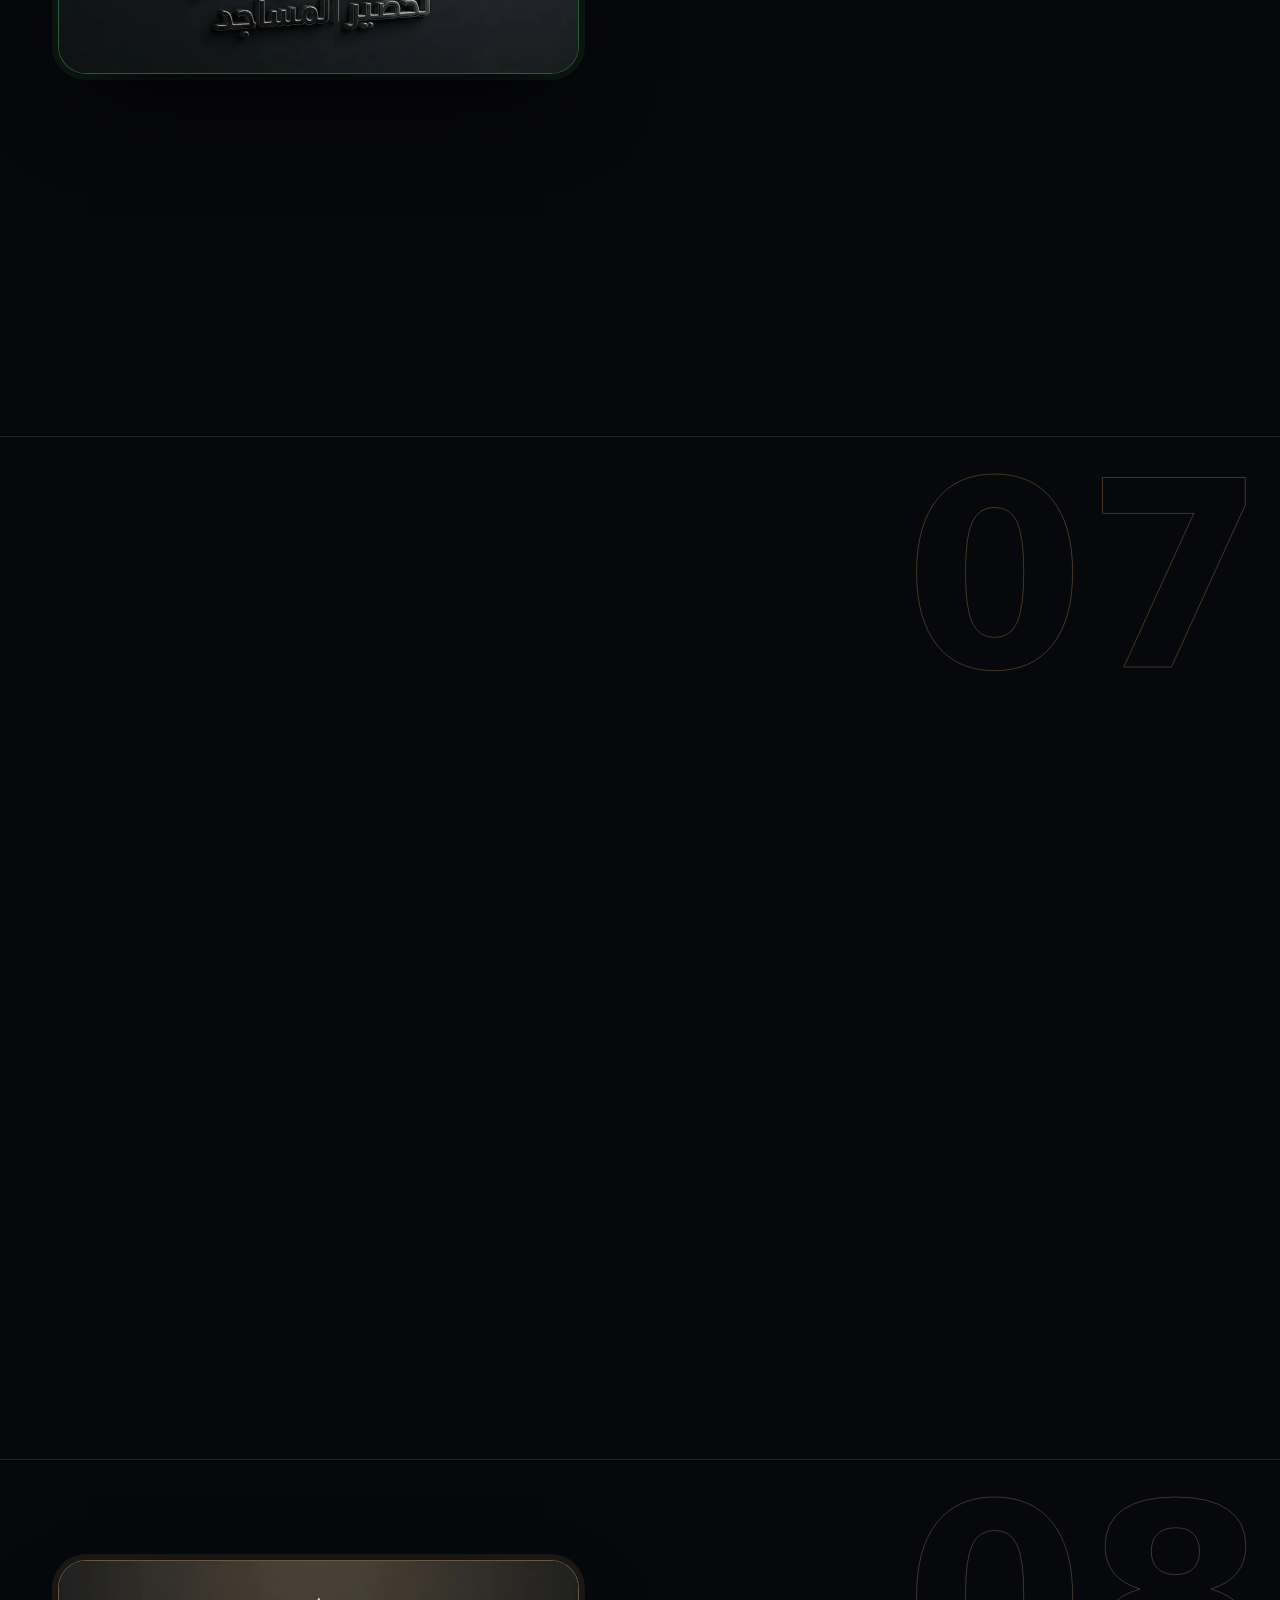
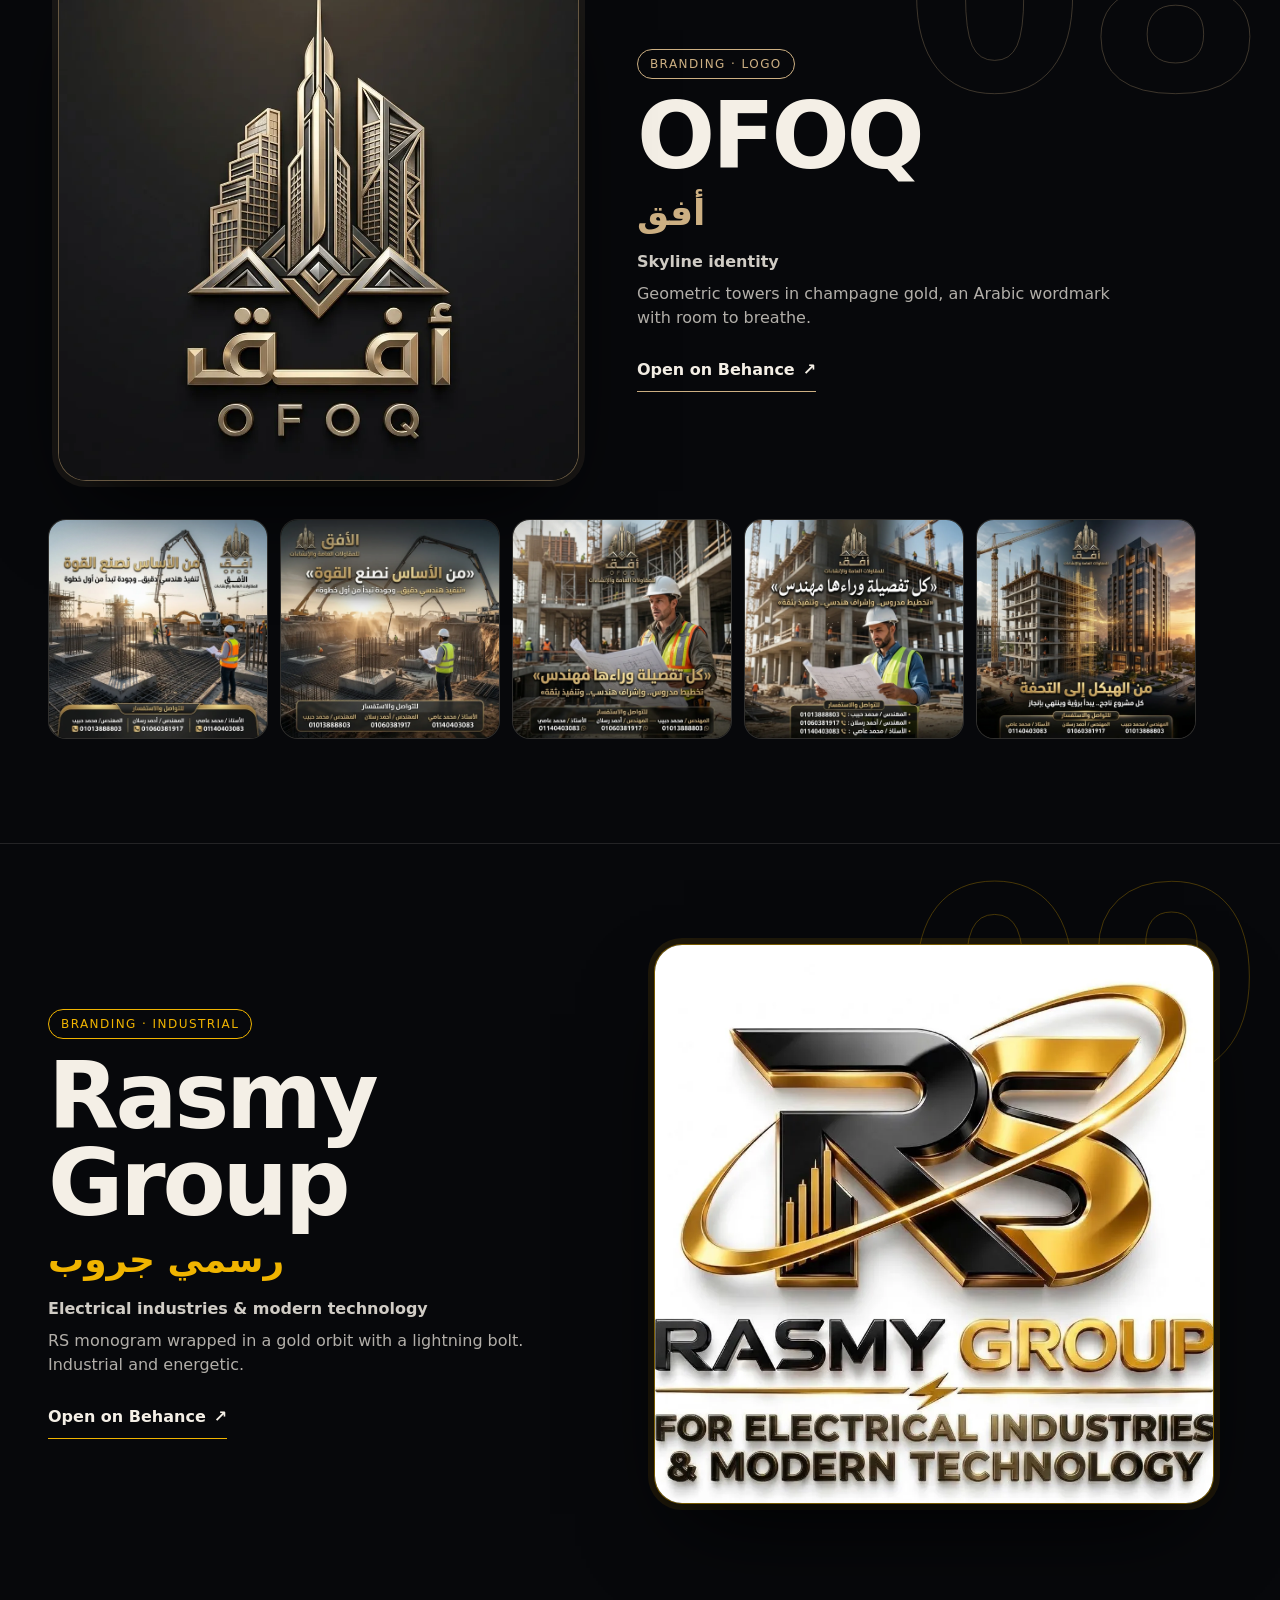
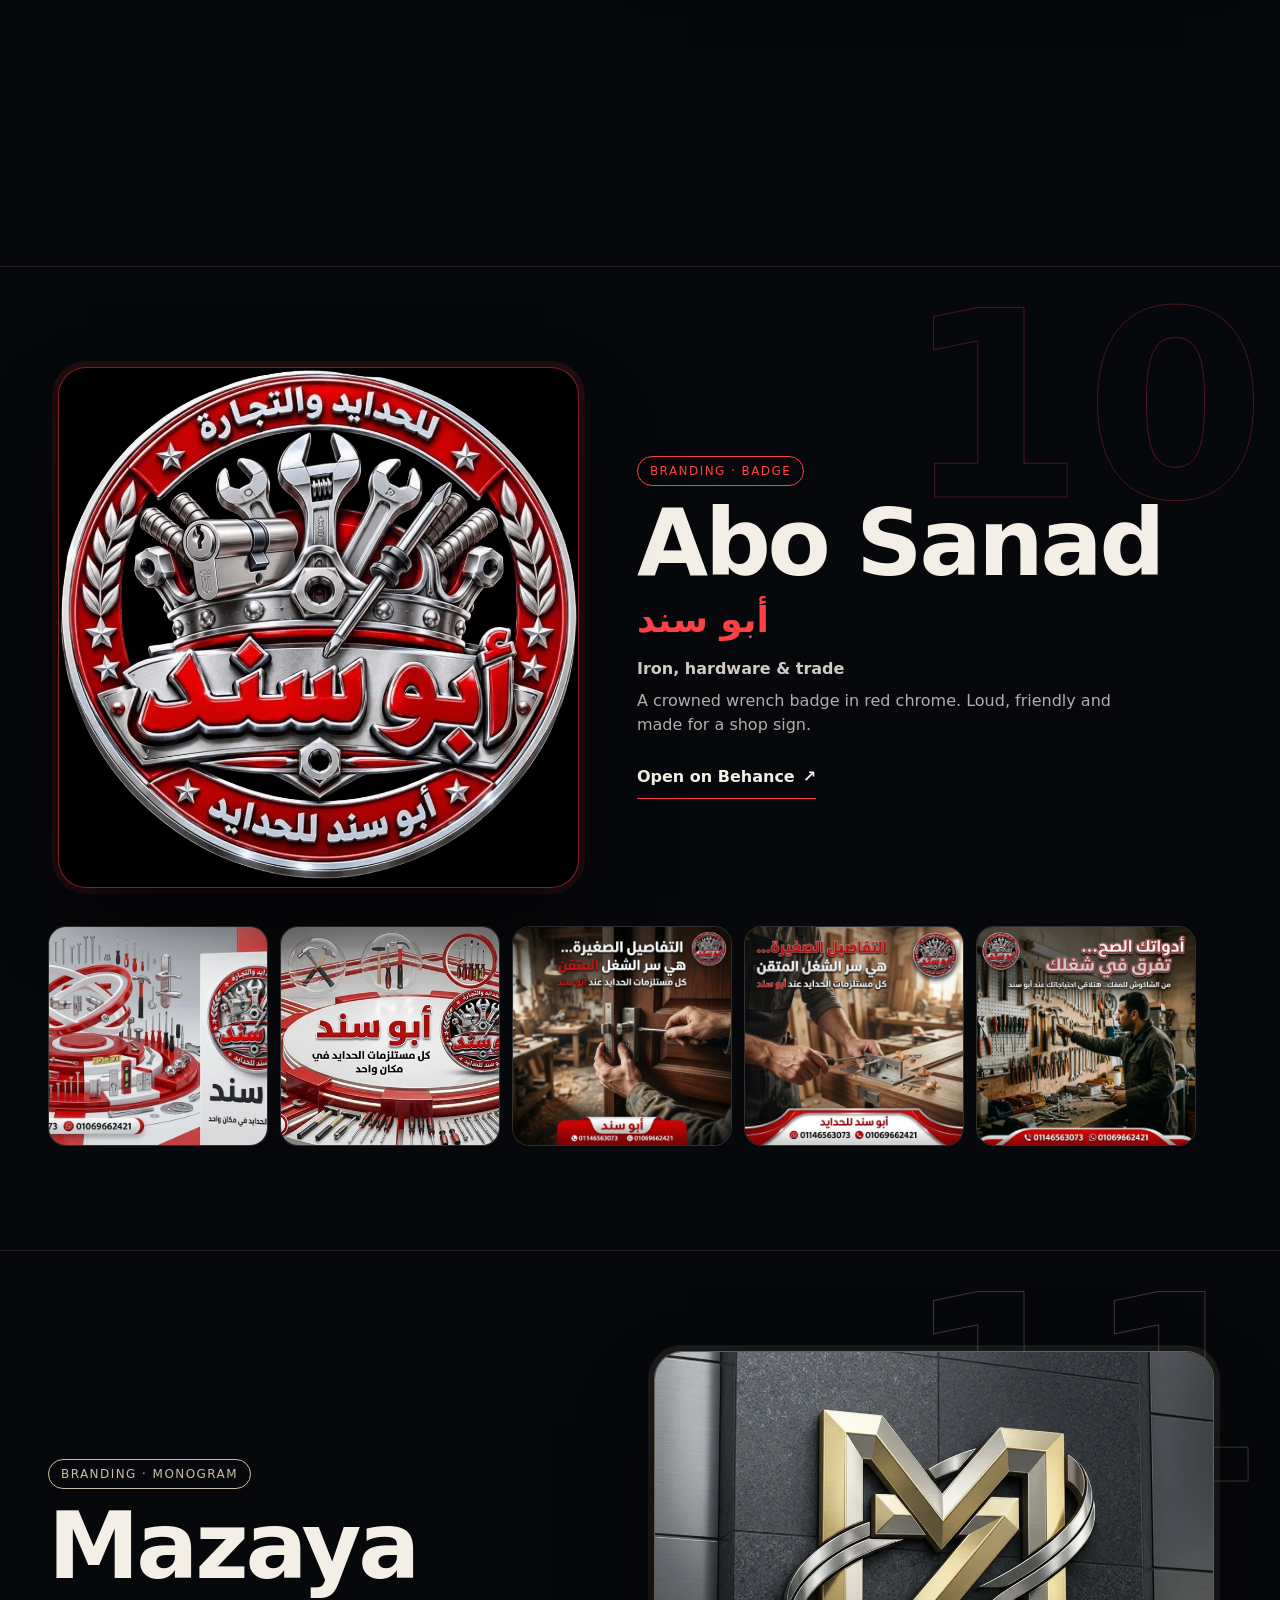
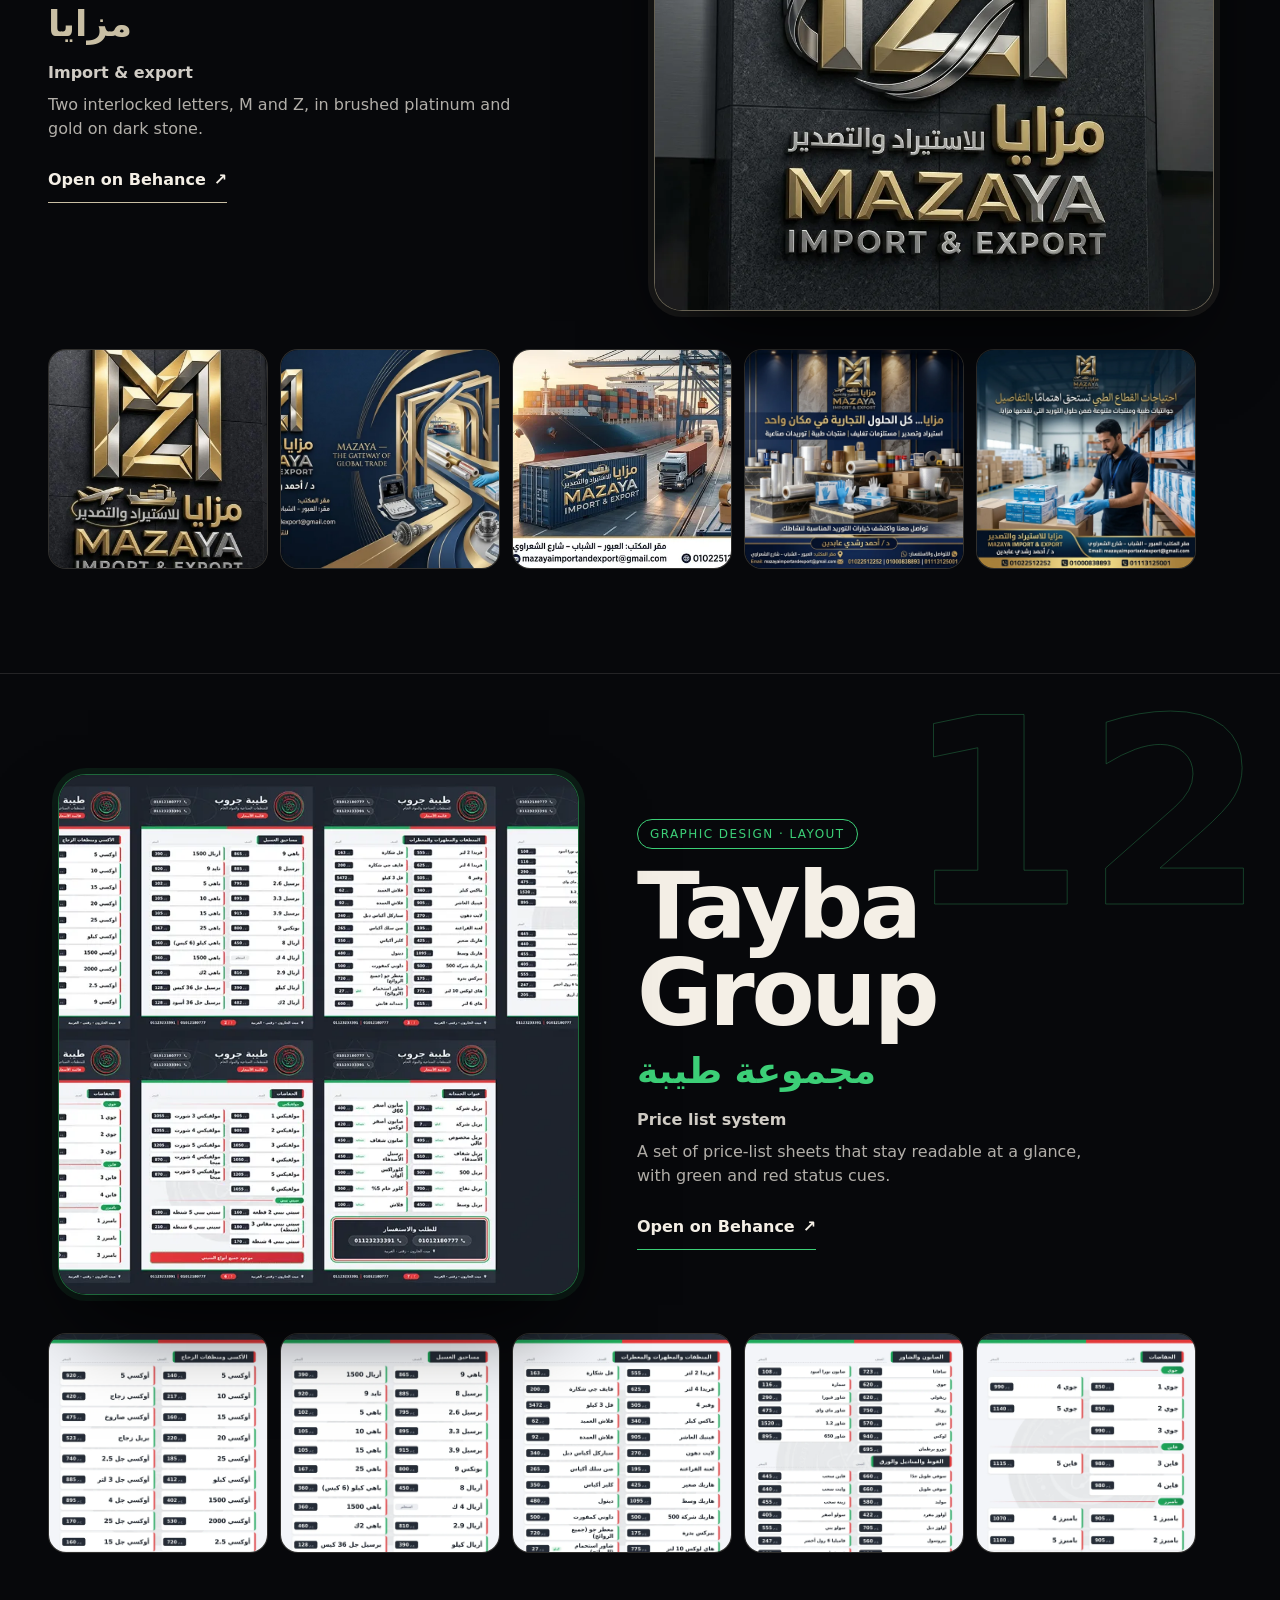
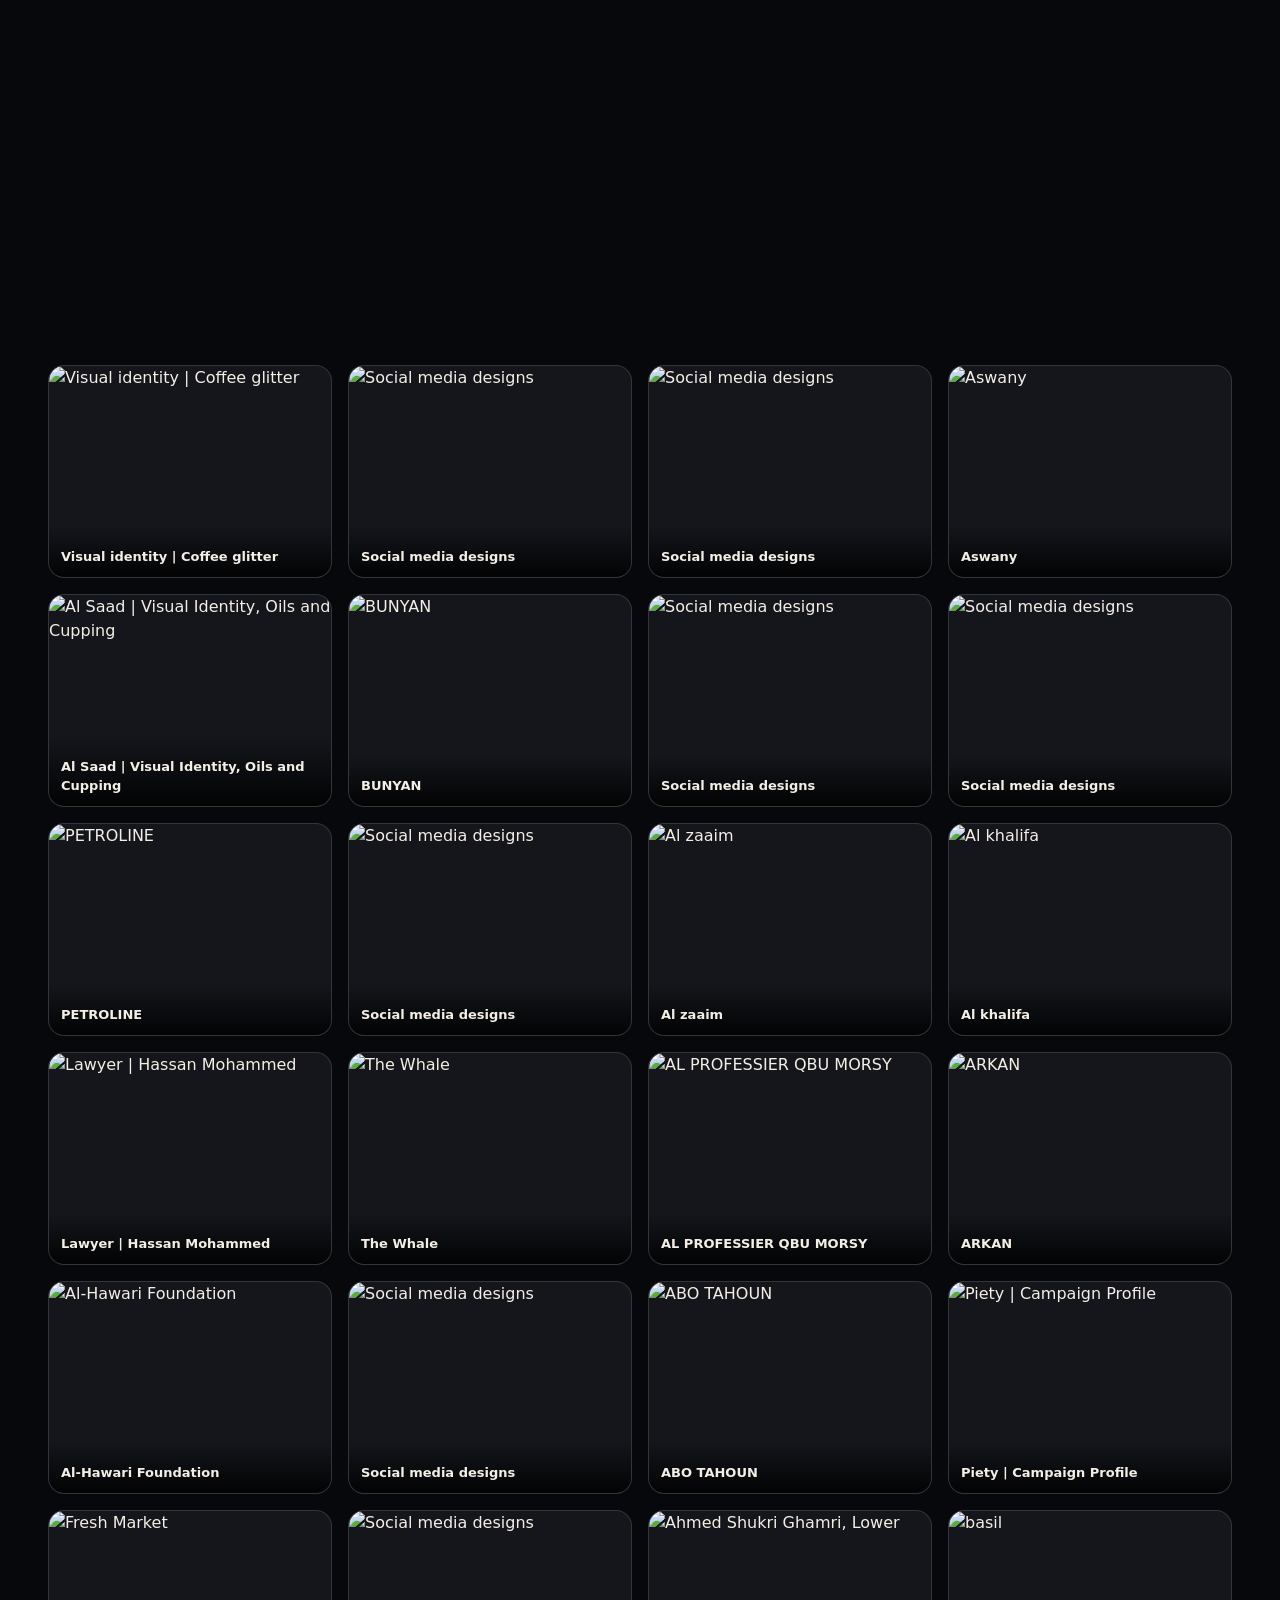
==== commit 159468c8: "Enhance title and description in index.html Updated the title and description meta tags to include v" ====
--- a/index.html
+++ b/index.html
@@ -3,8 +3,20 @@
 <head>
 <meta charset="utf-8">
 <meta name="viewport" content="width=device-width, initial-scale=1">
-<title>Mohamed Ragab | Graphic Designer</title>
-<meta name="description" content="Brand identities, logos and motion by Mohamed Ragab, graphic designer in Cairo.">
+<title>Mohamed Ragab | Graphic Designer &amp; Video Editor in Cairo, Egypt | &#1605;&#1581;&#1605;&#1583; &#1585;&#1580;&#1576; &#1605;&#1589;&#1605;&#1605; &#1580;&#1585;&#1575;&#1601;&#1610;&#1603; &#1608;&#1605;&#1608;&#1606;&#1578;&#1610;&#1585;</title>
+<meta name="description" content="Mohamed Ragab, graphic designer and video editor in Cairo, Egypt: brand identities, logos, motion graphics and ad films. &#1605;&#1581;&#1605;&#1583; &#1585;&#1580;&#1576;&#1548; &#1605;&#1589;&#1605;&#1605; &#1580;&#1585;&#1575;&#1601;&#1610;&#1603; &#1608;&#1605;&#1608;&#1606;&#1578;&#1610;&#1585; &#1601;&#1610;&#1583;&#1610;&#1608; &#1601;&#1610; &#1575;&#1604;&#1602;&#1575;&#1607;&#1585;&#1577;&#1548; &#1605;&#1589;&#1585;: &#1607;&#1608;&#1610;&#1575;&#1578; &#1576;&#1589;&#1585;&#1610;&#1577;&#1548; &#1588;&#1593;&#1575;&#1585;&#1575;&#1578;&#1548; &#1605;&#1608;&#1588;&#1606; &#1580;&#1585;&#1575;&#1601;&#1610;&#1603; &#1608;&#1571;&#1601;&#1604;&#1575;&#1605; &#1573;&#1593;&#1604;&#1575;&#1606;&#1610;&#1577;.">
+<link rel="canonical" href="https://mohamedragab-design.github.io/">
+<meta property="og:type" content="website">
+<meta property="og:site_name" content="Mohamed Ragab">
+<meta property="og:title" content="Mohamed Ragab | Graphic Designer &amp; Video Editor in Cairo, Egypt | &#1605;&#1581;&#1605;&#1583; &#1585;&#1580;&#1576; &#1605;&#1589;&#1605;&#1605; &#1580;&#1585;&#1575;&#1601;&#1610;&#1603; &#1608;&#1605;&#1608;&#1606;&#1578;&#1610;&#1585;">
+<meta property="og:description" content="Mohamed Ragab, graphic designer and video editor in Cairo, Egypt: brand identities, logos, motion graphics and ad films. &#1605;&#1581;&#1605;&#1583; &#1585;&#1580;&#1576;&#1548; &#1605;&#1589;&#1605;&#1605; &#1580;&#1585;&#1575;&#1601;&#1610;&#1603; &#1608;&#1605;&#1608;&#1606;&#1578;&#1610;&#1585; &#1601;&#1610;&#1583;&#1610;&#1608; &#1601;&#1610; &#1575;&#1604;&#1602;&#1575;&#1607;&#1585;&#1577;&#1548; &#1605;&#1589;&#1585;: &#1607;&#1608;&#1610;&#1575;&#1578; &#1576;&#1589;&#1585;&#1610;&#1577;&#1548; &#1588;&#1593;&#1575;&#1585;&#1575;&#1578;&#1548; &#1605;&#1608;&#1588;&#1606; &#1580;&#1585;&#1575;&#1601;&#1610;&#1603; &#1608;&#1571;&#1601;&#1604;&#1575;&#1605; &#1573;&#1593;&#1604;&#1575;&#1606;&#1610;&#1577;.">
+<meta property="og:url" content="https://mohamedragab-design.github.io/">
+<meta property="og:locale" content="en_US">
+<meta property="og:locale:alternate" content="ar_EG">
+<meta name="twitter:card" content="summary">
+<meta name="twitter:title" content="Mohamed Ragab | Graphic Designer &amp; Video Editor in Cairo, Egypt | &#1605;&#1581;&#1605;&#1583; &#1585;&#1580;&#1576; &#1605;&#1589;&#1605;&#1605; &#1580;&#1585;&#1575;&#1601;&#1610;&#1603; &#1608;&#1605;&#1608;&#1606;&#1578;&#1610;&#1585;">
+<meta name="twitter:description" content="Mohamed Ragab, graphic designer and video editor in Cairo, Egypt: brand identities, logos, motion graphics and ad films. &#1605;&#1581;&#1605;&#1583; &#1585;&#1580;&#1576;&#1548; &#1605;&#1589;&#1605;&#1605; &#1580;&#1585;&#1575;&#1601;&#1610;&#1603; &#1608;&#1605;&#1608;&#1606;&#1578;&#1610;&#1585; &#1601;&#1610;&#1583;&#1610;&#1608; &#1601;&#1610; &#1575;&#1604;&#1602;&#1575;&#1607;&#1585;&#1577;&#1548; &#1605;&#1589;&#1585;: &#1607;&#1608;&#1610;&#1575;&#1578; &#1576;&#1589;&#1585;&#1610;&#1577;&#1548; &#1588;&#1593;&#1575;&#1585;&#1575;&#1578;&#1548; &#1605;&#1608;&#1588;&#1606; &#1580;&#1585;&#1575;&#1601;&#1610;&#1603; &#1608;&#1571;&#1601;&#1604;&#1575;&#1605; &#1573;&#1593;&#1604;&#1575;&#1606;&#1610;&#1577;.">
+<script type="application/ld+json">{"@context": "https://schema.org", "@type": "Person", "name": "Mohamed Ragab", "alternateName": "\u0645\u062d\u0645\u062f \u0631\u062c\u0628", "url": "https://mohamedragab-design.github.io/", "jobTitle": ["Graphic Designer", "Video Editor"], "description": "Graphic designer and video editor based in Cairo, Egypt.", "address": {"@type": "PostalAddress", "addressLocality": "Cairo", "addressCountry": "EG"}, "sameAs": ["https://www.behance.net/mohamedragab189"]}</script>
 <link rel="icon" href="[data-uri]">
 <link rel="stylesheet" href="style.css">
 </head>
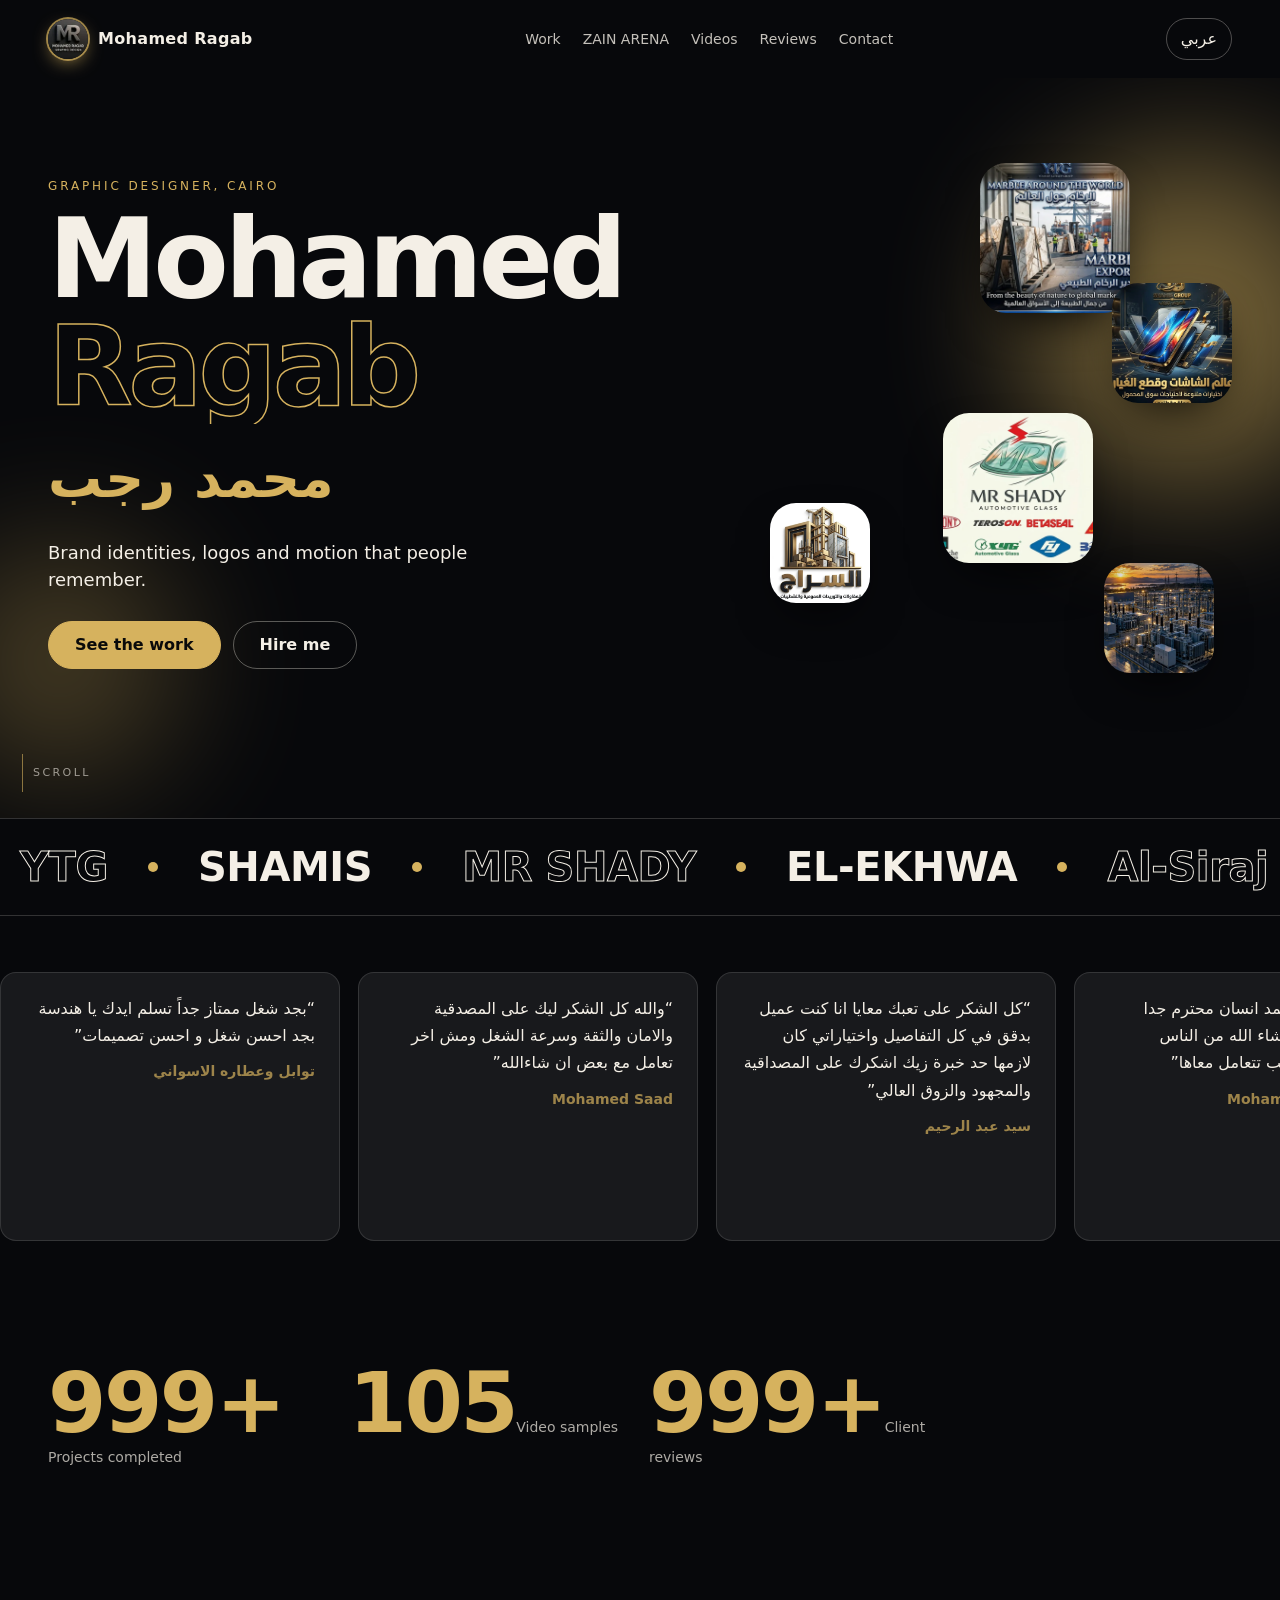
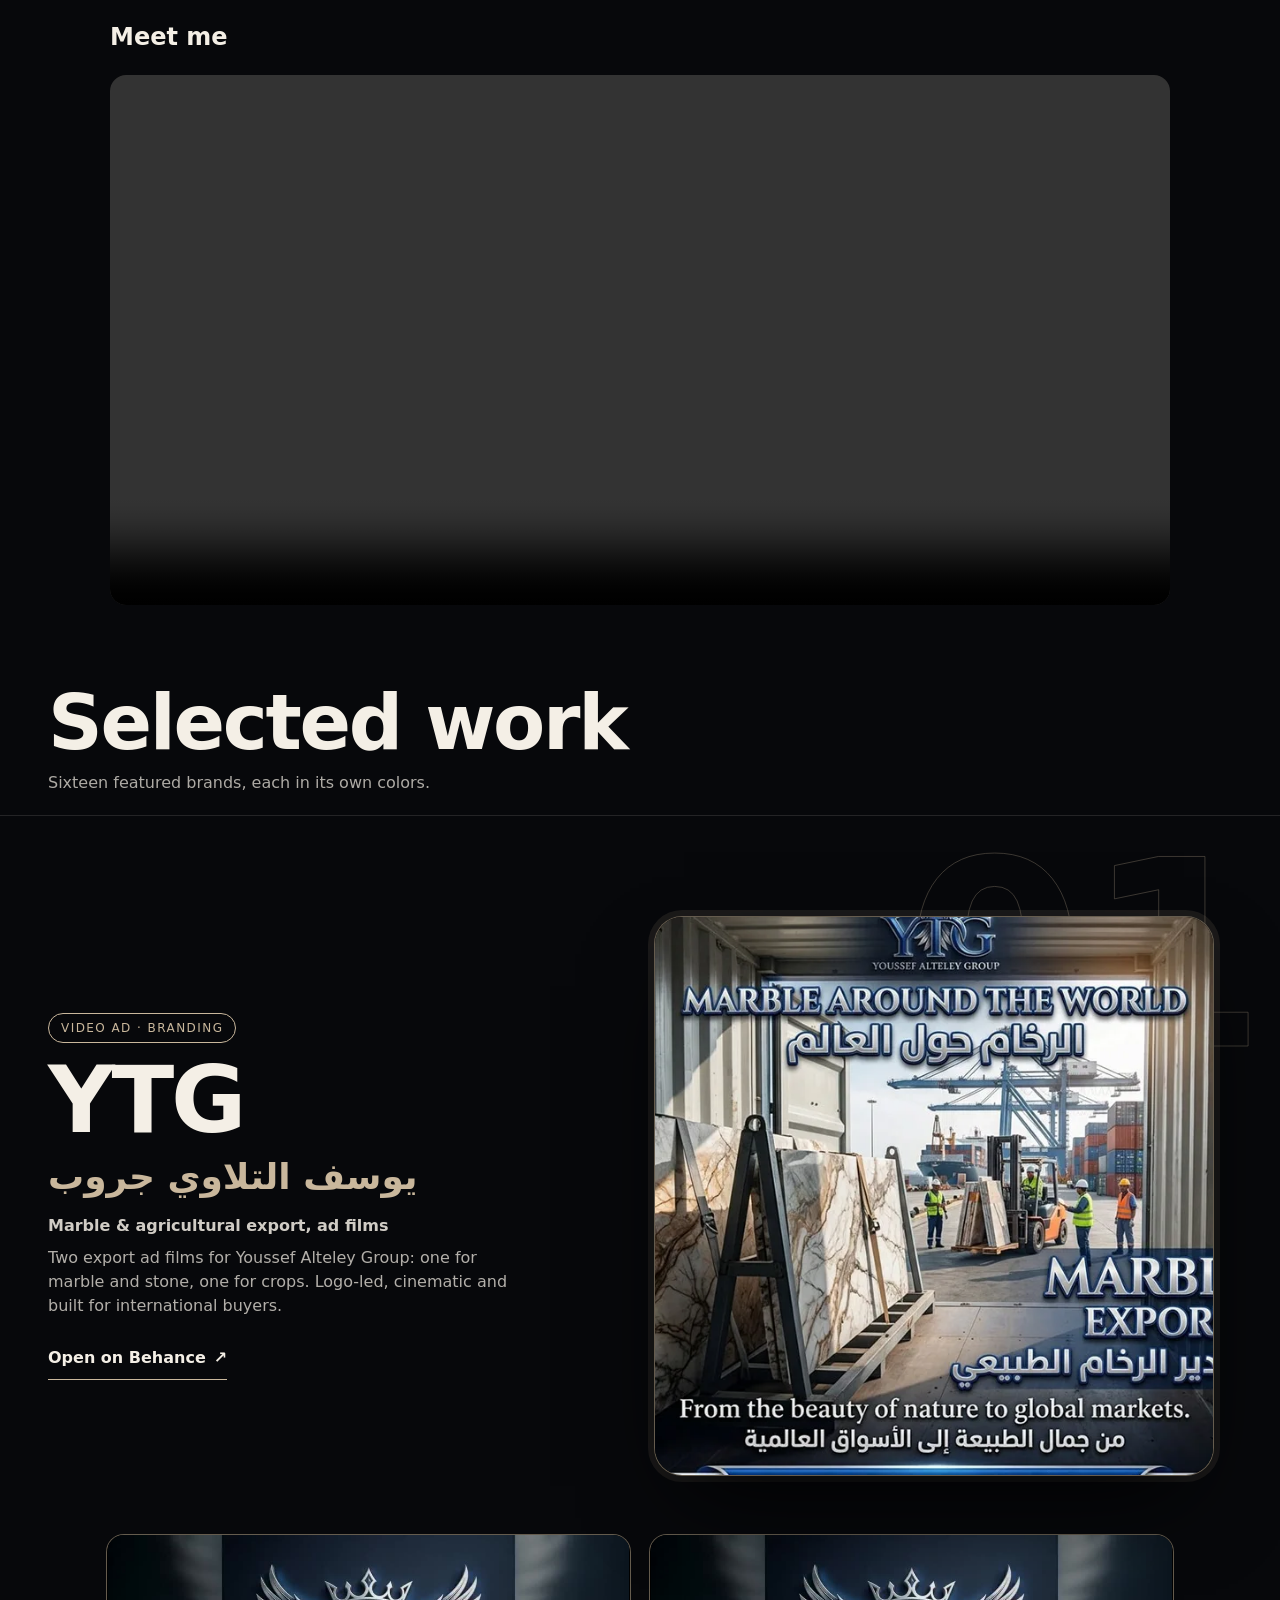
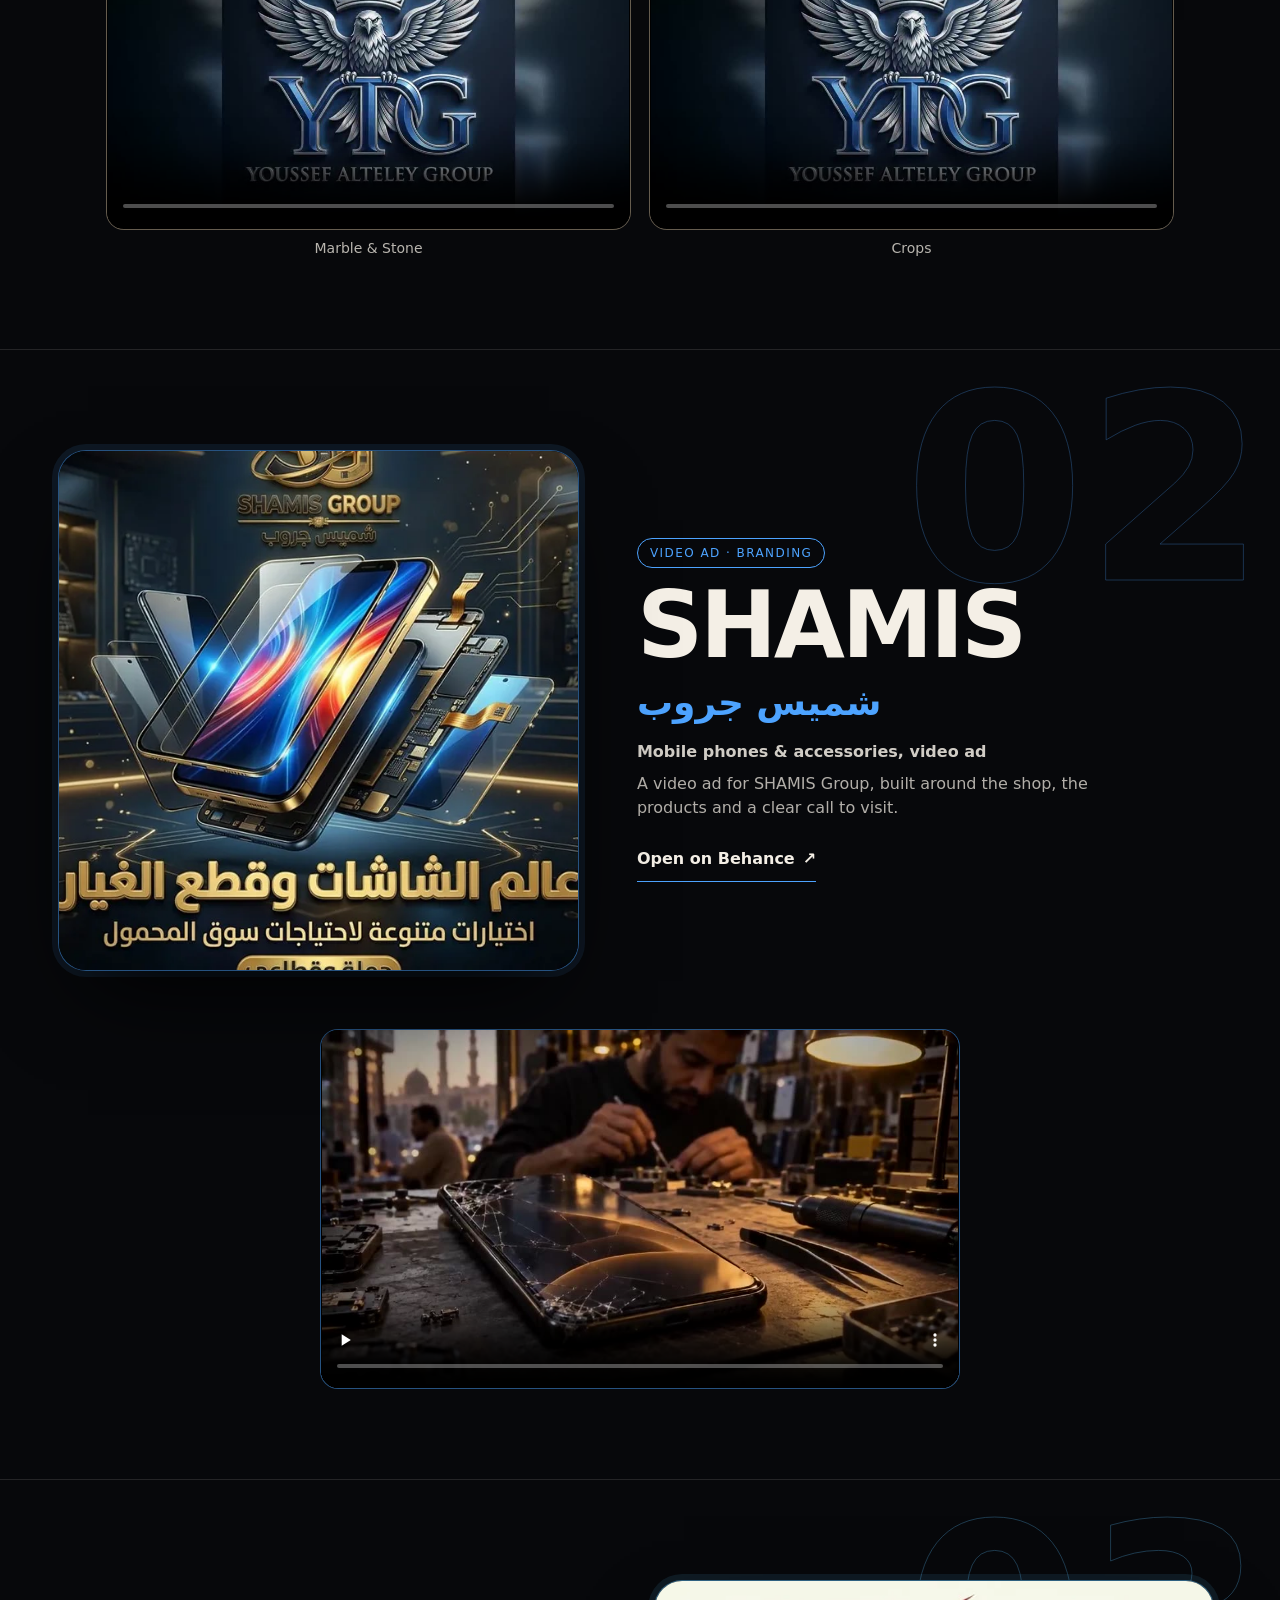
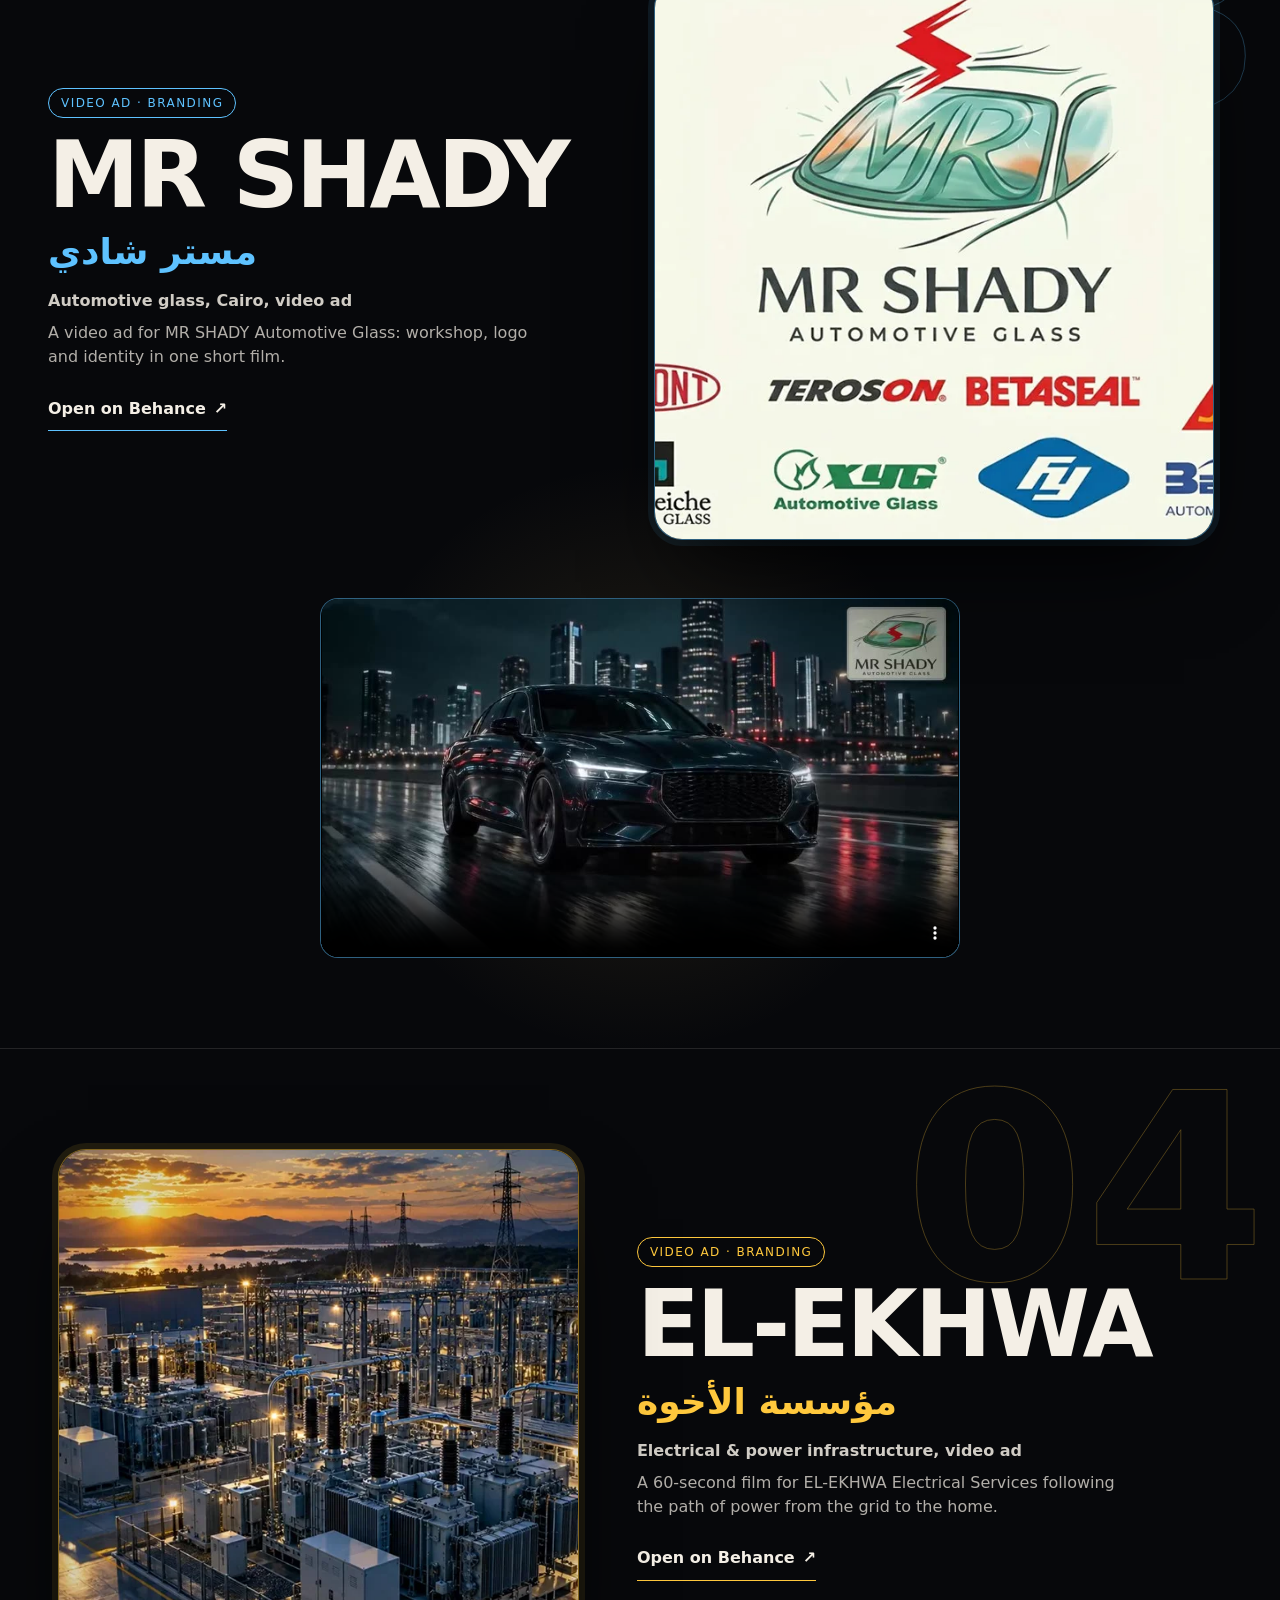
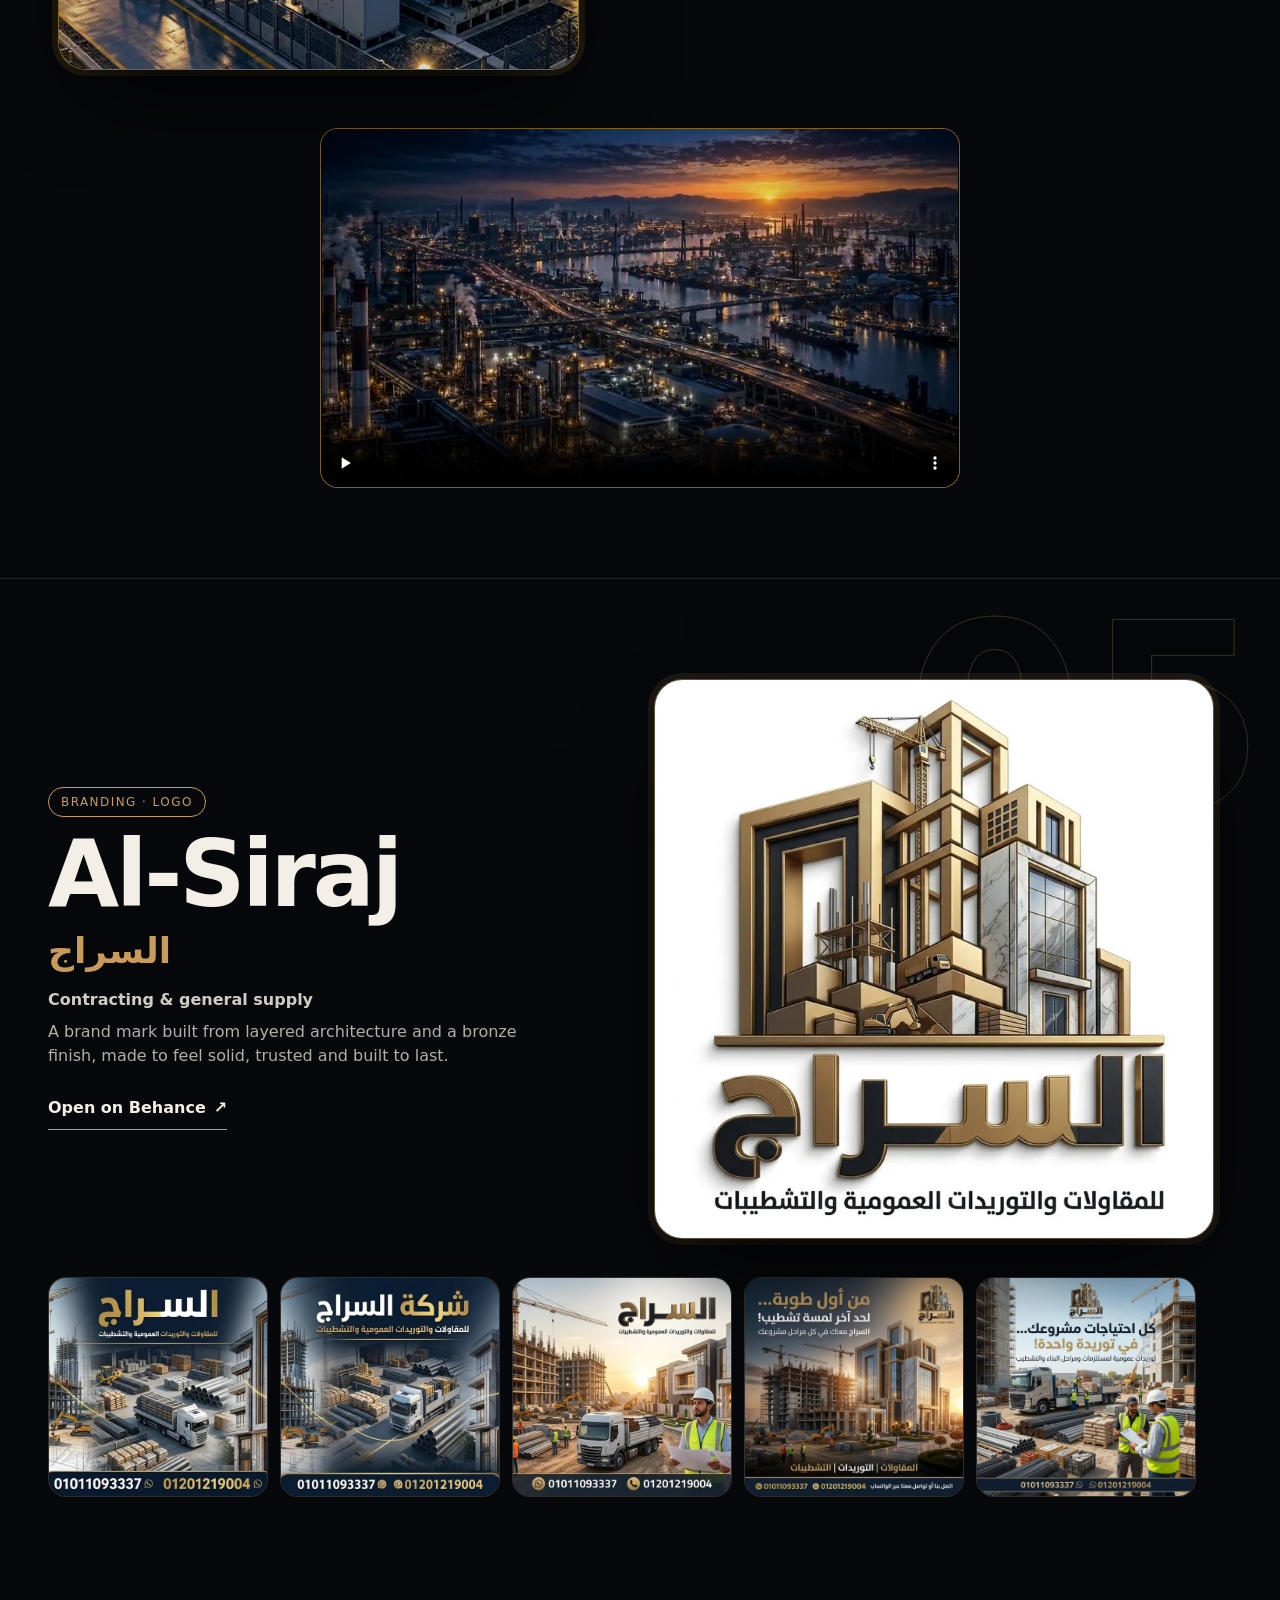
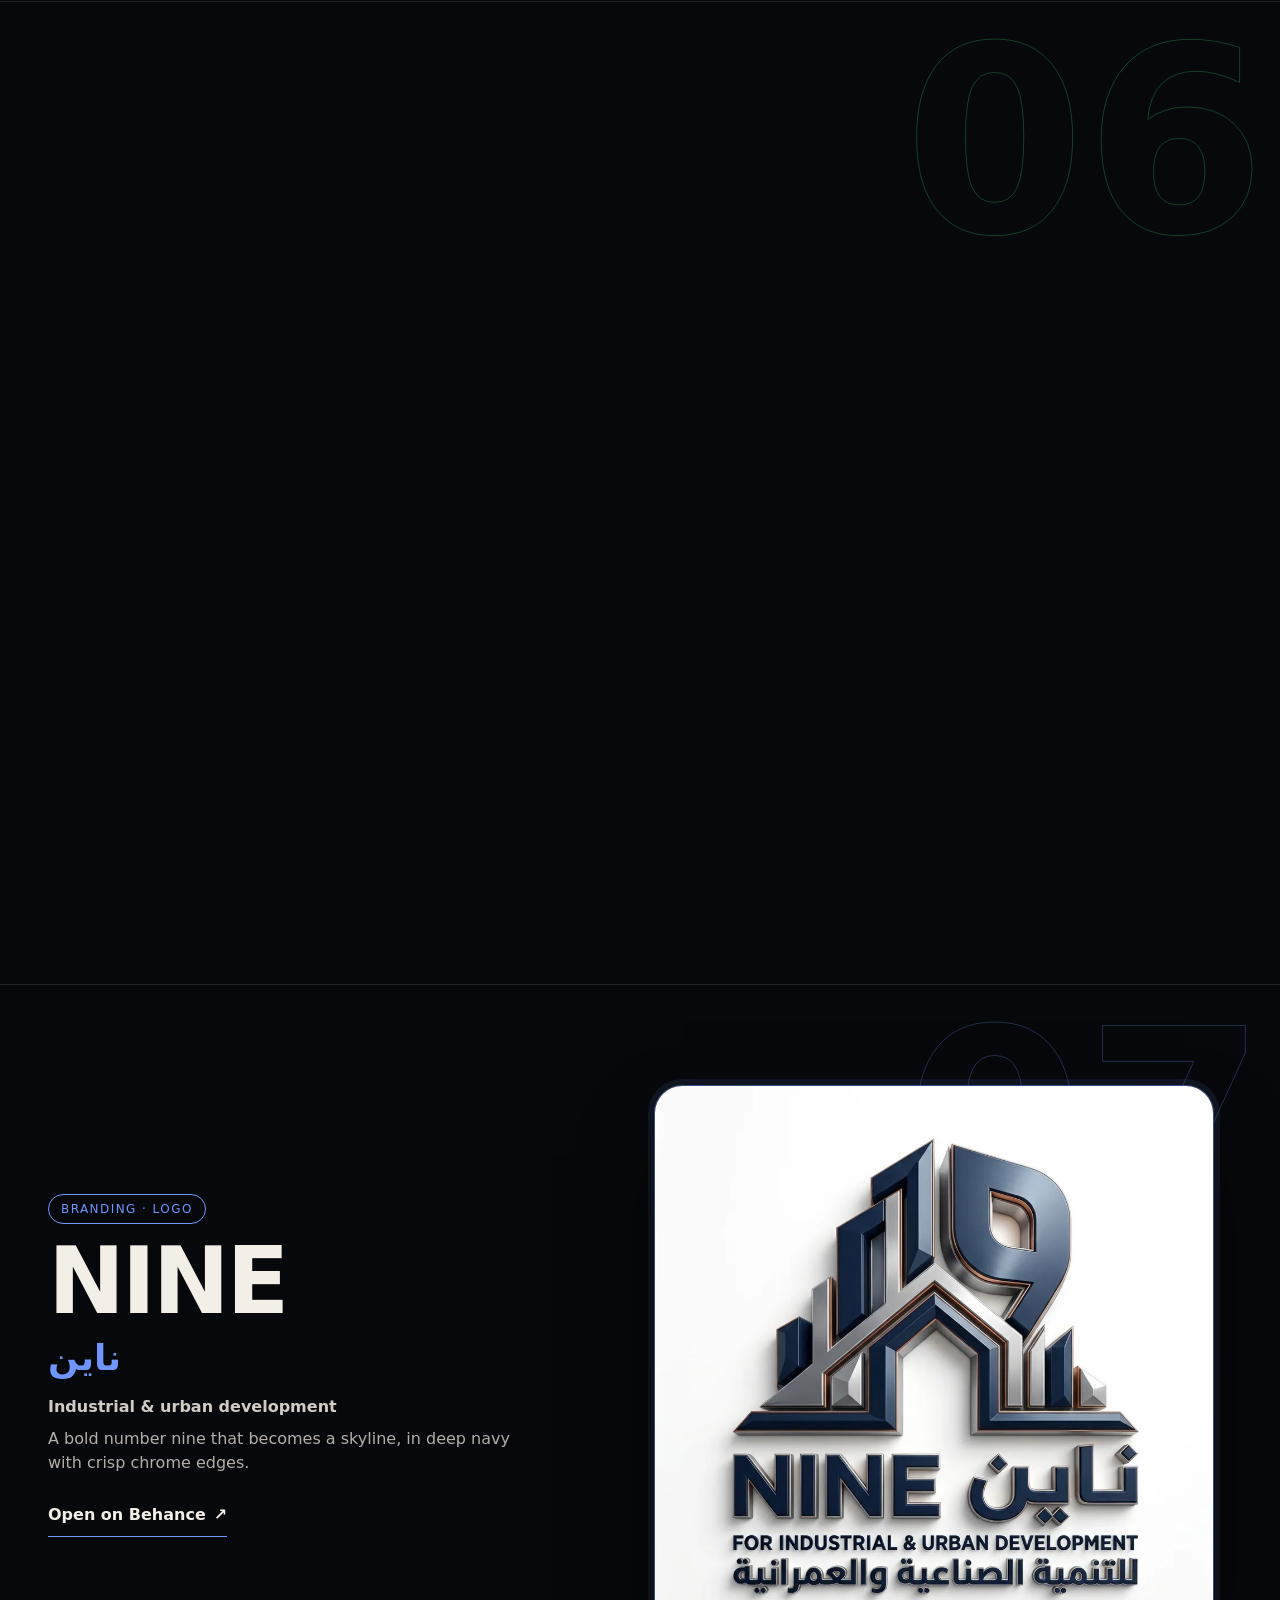
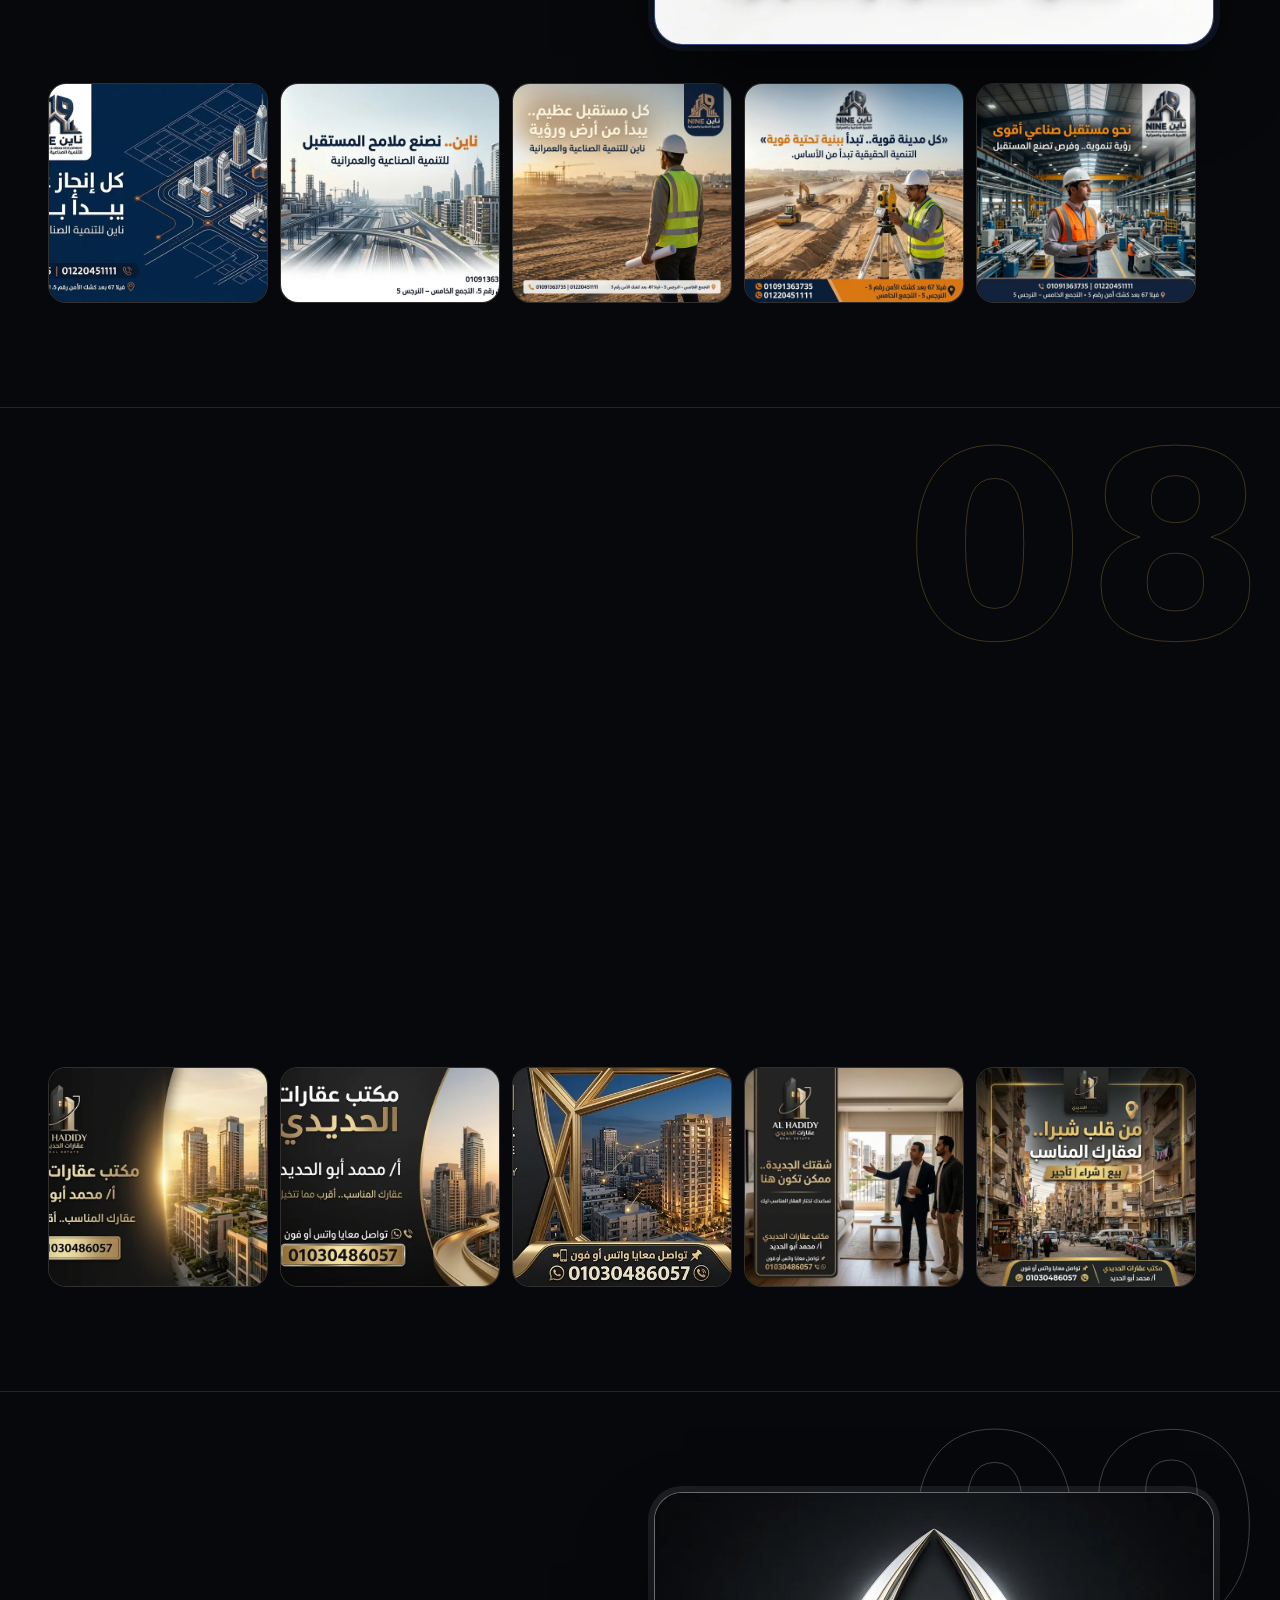
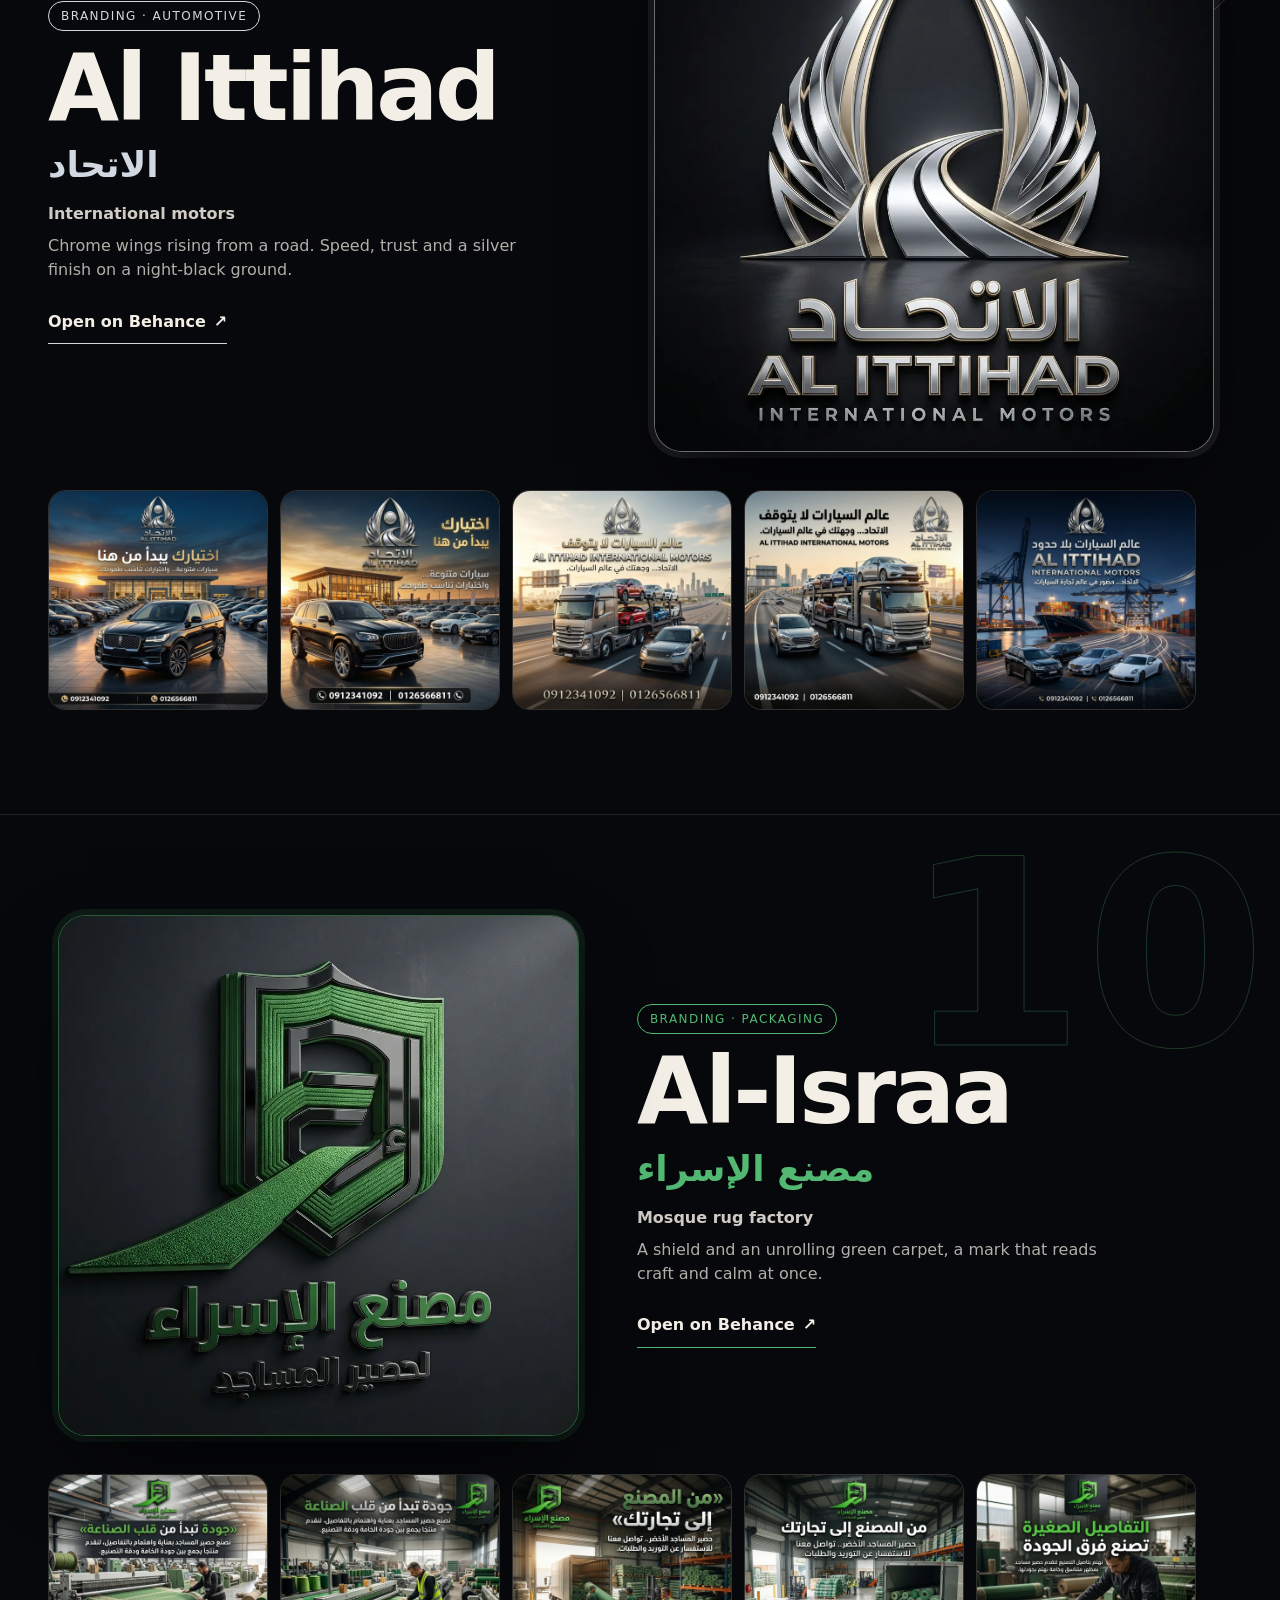
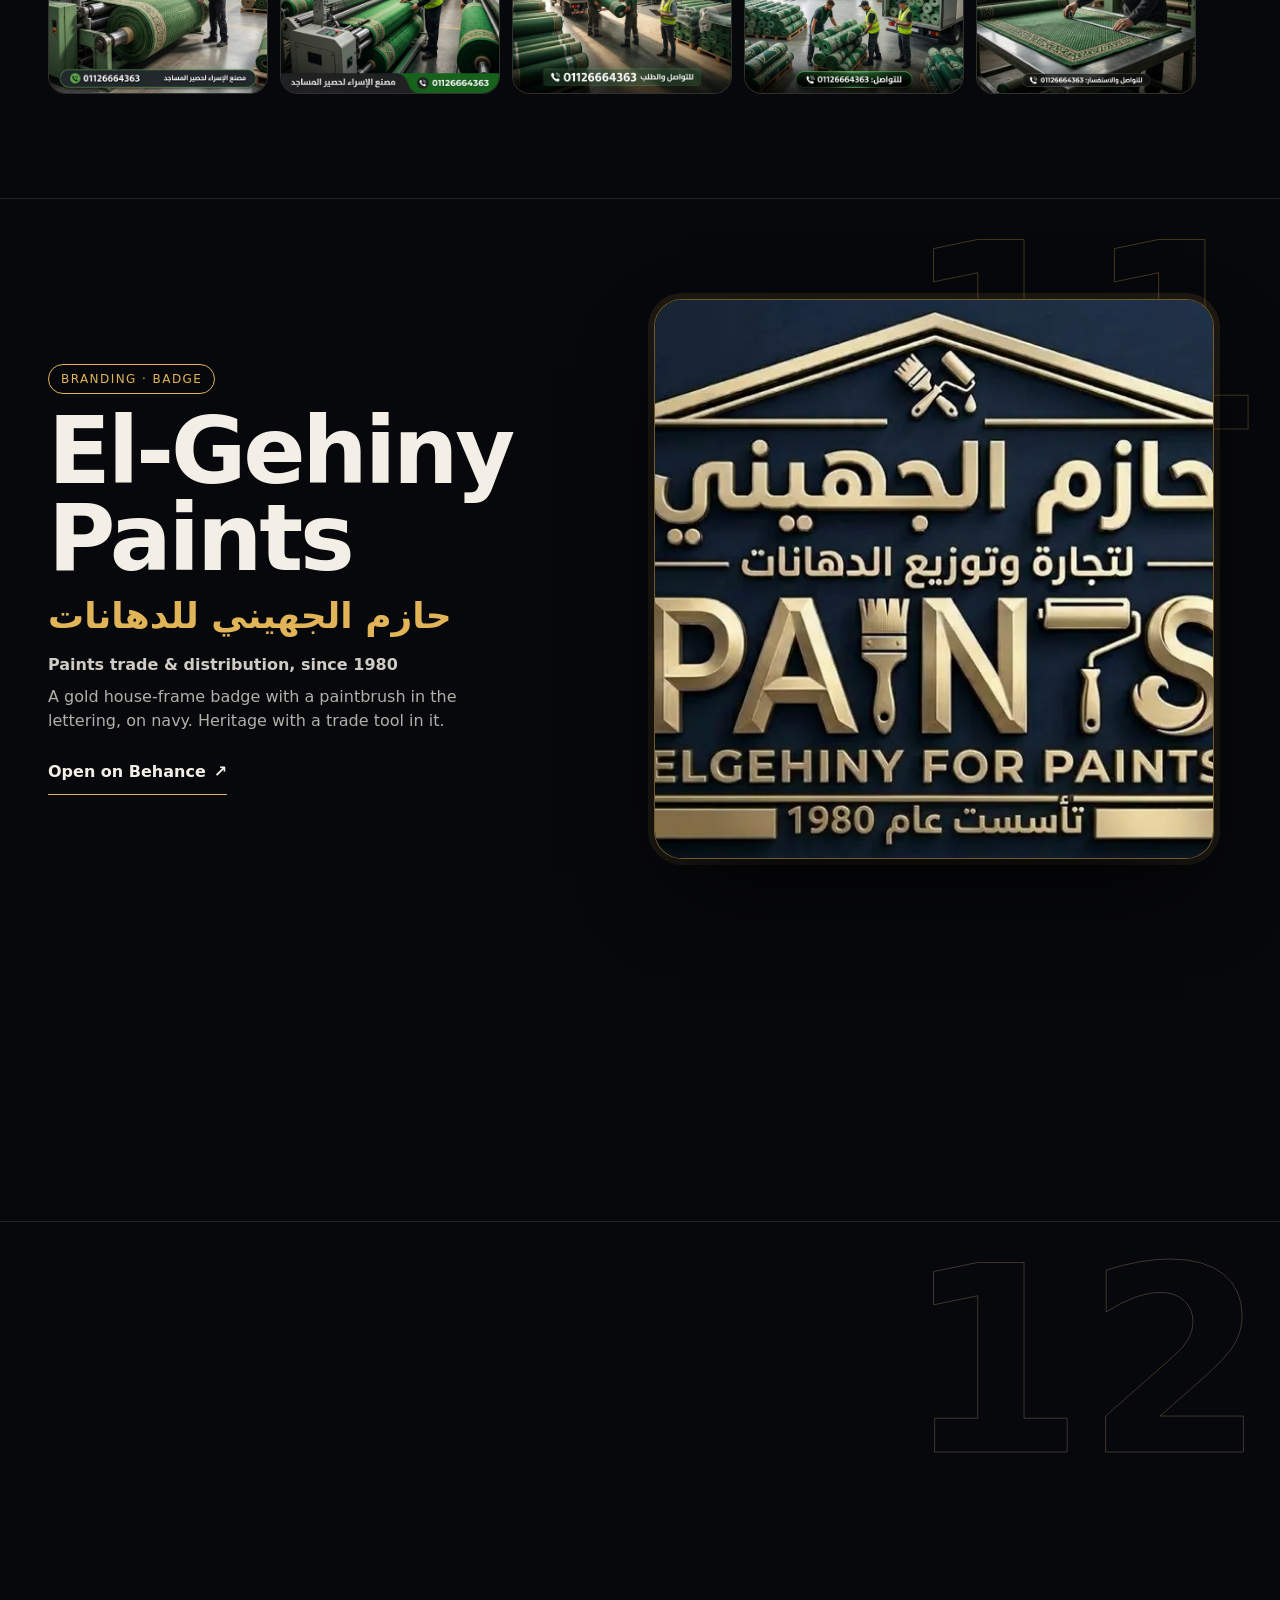
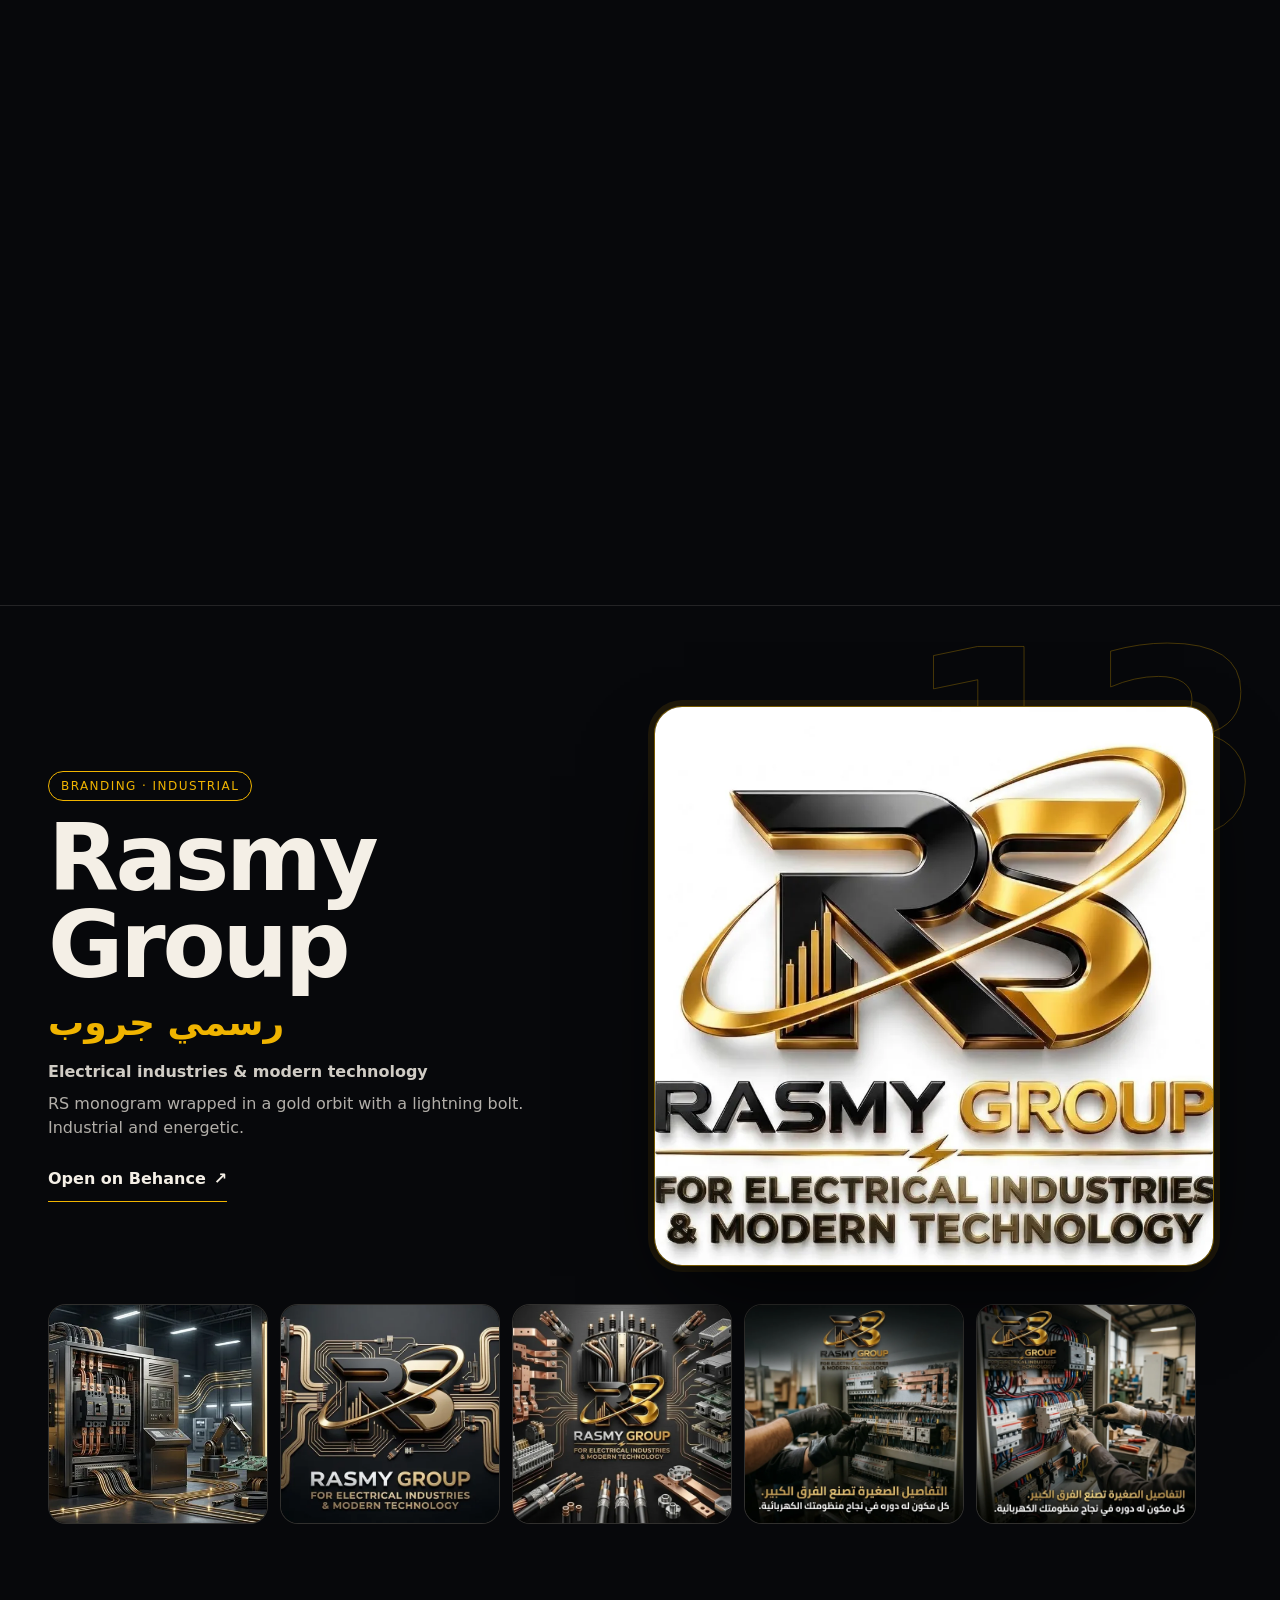
==== commit 1848d039: "Security: CSP + referrer policy" ====
--- a/index.html
+++ b/index.html
@@ -2,6 +2,8 @@
 <html lang="en">
 <head>
 <meta charset="utf-8">
+<meta http-equiv="Content-Security-Policy" content="default-src 'self'; script-src 'self'; style-src 'self' 'unsafe-inline'; img-src 'self' data: https:; media-src 'self' https:; font-src 'self' data:; connect-src 'self'; frame-src https://drive.google.com https://www.youtube.com; object-src 'none'; base-uri 'self'; form-action 'self'">
+<meta name="referrer" content="strict-origin-when-cross-origin">
 <meta name="viewport" content="width=device-width, initial-scale=1">
 <title>Mohamed Ragab | Graphic Designer &amp; Video Editor in Cairo, Egypt | &#1605;&#1581;&#1605;&#1583; &#1585;&#1580;&#1576; &#1605;&#1589;&#1605;&#1605; &#1580;&#1585;&#1575;&#1601;&#1610;&#1603; &#1608;&#1605;&#1608;&#1606;&#1578;&#1610;&#1585;</title>
 <meta name="description" content="Mohamed Ragab, graphic designer and video editor in Cairo, Egypt: brand identities, logos, motion graphics and ad films. &#1605;&#1581;&#1605;&#1583; &#1585;&#1580;&#1576;&#1548; &#1605;&#1589;&#1605;&#1605; &#1580;&#1585;&#1575;&#1601;&#1610;&#1603; &#1608;&#1605;&#1608;&#1606;&#1578;&#1610;&#1585; &#1601;&#1610;&#1583;&#1610;&#1608; &#1601;&#1610; &#1575;&#1604;&#1602;&#1575;&#1607;&#1585;&#1577;&#1548; &#1605;&#1589;&#1585;: &#1607;&#1608;&#1610;&#1575;&#1578; &#1576;&#1589;&#1585;&#1610;&#1577;&#1548; &#1588;&#1593;&#1575;&#1585;&#1575;&#1578;&#1548; &#1605;&#1608;&#1588;&#1606; &#1580;&#1585;&#1575;&#1601;&#1610;&#1603; &#1608;&#1571;&#1601;&#1604;&#1575;&#1605; &#1573;&#1593;&#1604;&#1575;&#1606;&#1610;&#1577;.">
--- a/style.css
+++ b/style.css
@@ -180,3 +180,8 @@
 .mr-about { display: grid; gap: 24px; align-items: center; padding: 70px 22px; max-width: 900px; margin: 0 auto; } .mr-about-logo { width: 140px; height: 140px; border-radius: 28px; object-fit: cover; box-shadow: 0 30px 60px -30px var(--accent); }
 .mr-about p { line-height: 1.9; font-size: 17px; opacity: .9; margin: 0 0 12px; } @media (min-width: 760px) { .mr-about { grid-template-columns: 160px 1fr; padding-inline: 48px; } }
 @media (prefers-reduced-motion: reduce) { .mr-progress { transition: none; } }
+
+.mr-films { display: flex; flex-wrap: wrap; gap: 18px; justify-content: center; max-width: 1100px; margin: 26px auto 0; padding: 0 16px; grid-column: 1 / -1; }
+.mr-film { margin: 0; flex: 1 1 420px; max-width: 640px; }
+.mr-film video { width: 100%; aspect-ratio: 16/9; background: #000; border-radius: 18px; border: 1px solid color-mix(in srgb, var(--c-accent) 50%, transparent); display: block; }
+.mr-film figcaption { margin-top: 8px; font-size: 14px; opacity: .75; text-align: center; }
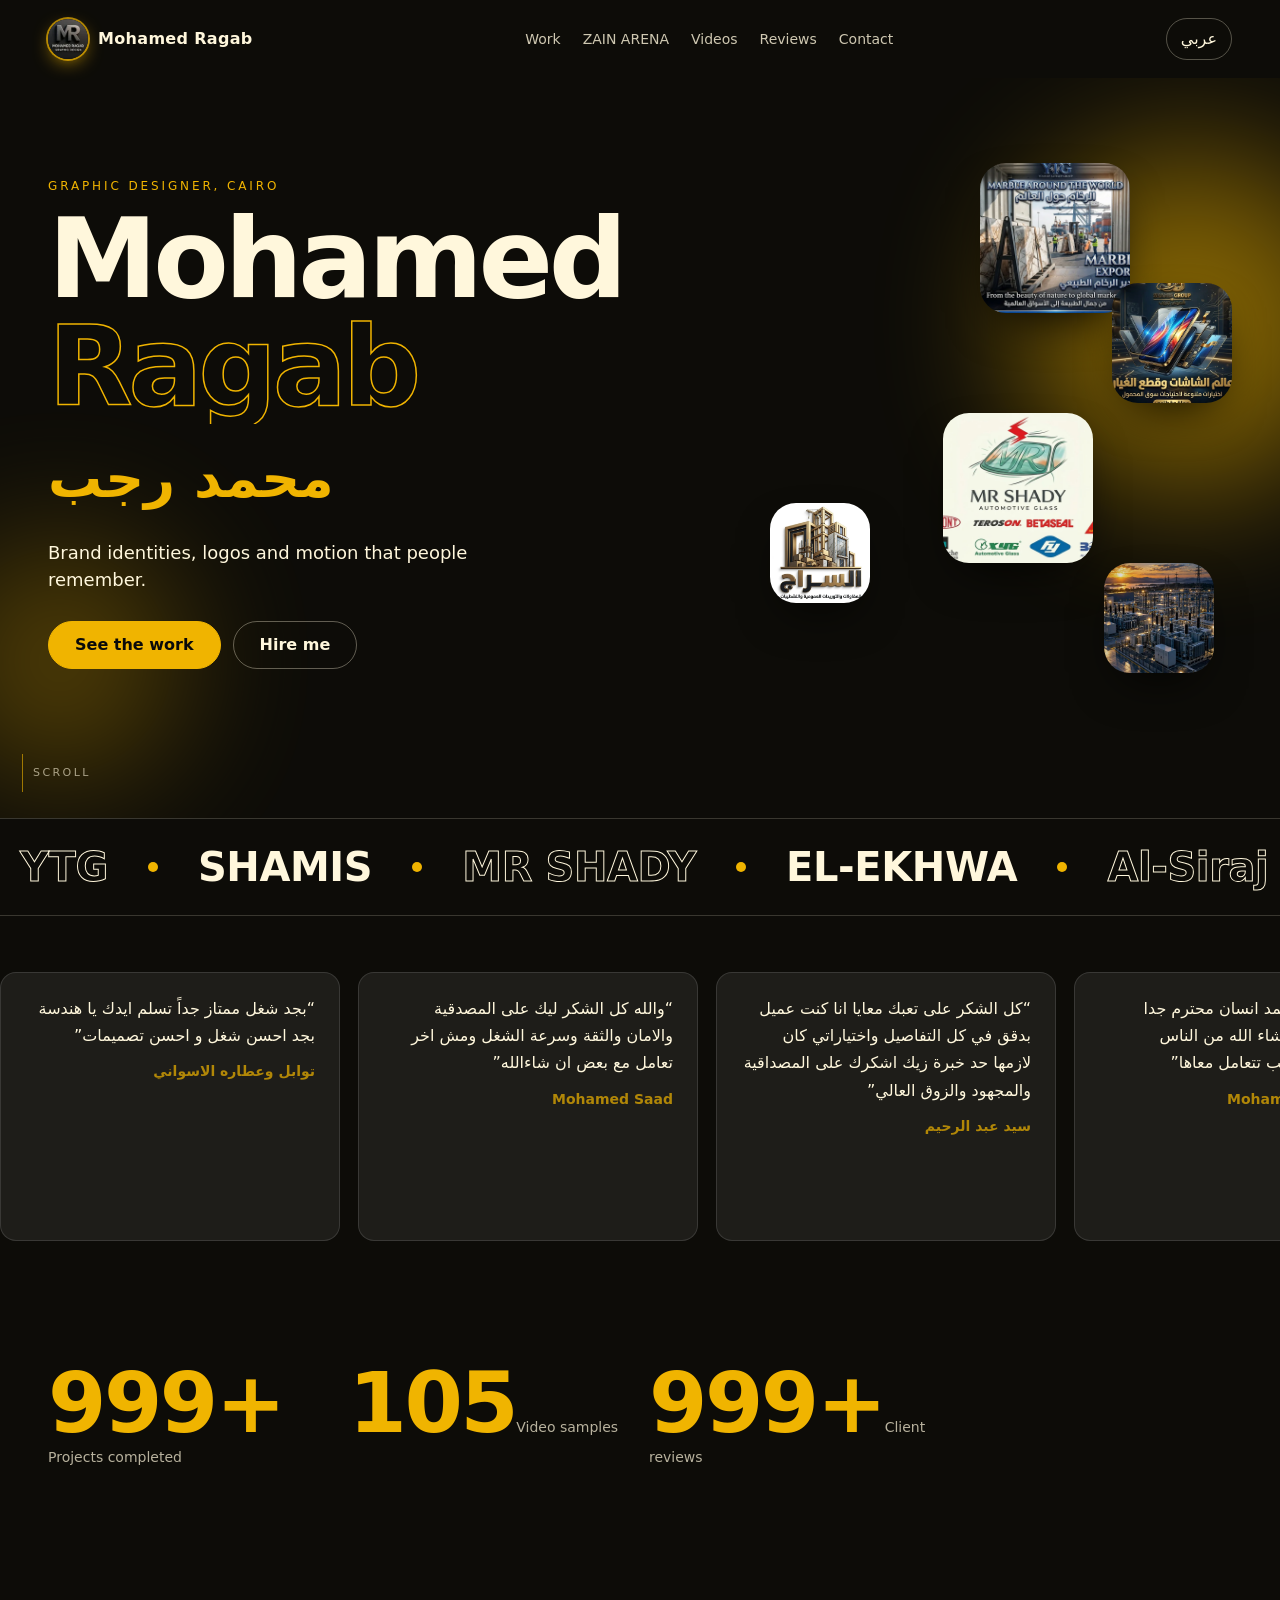
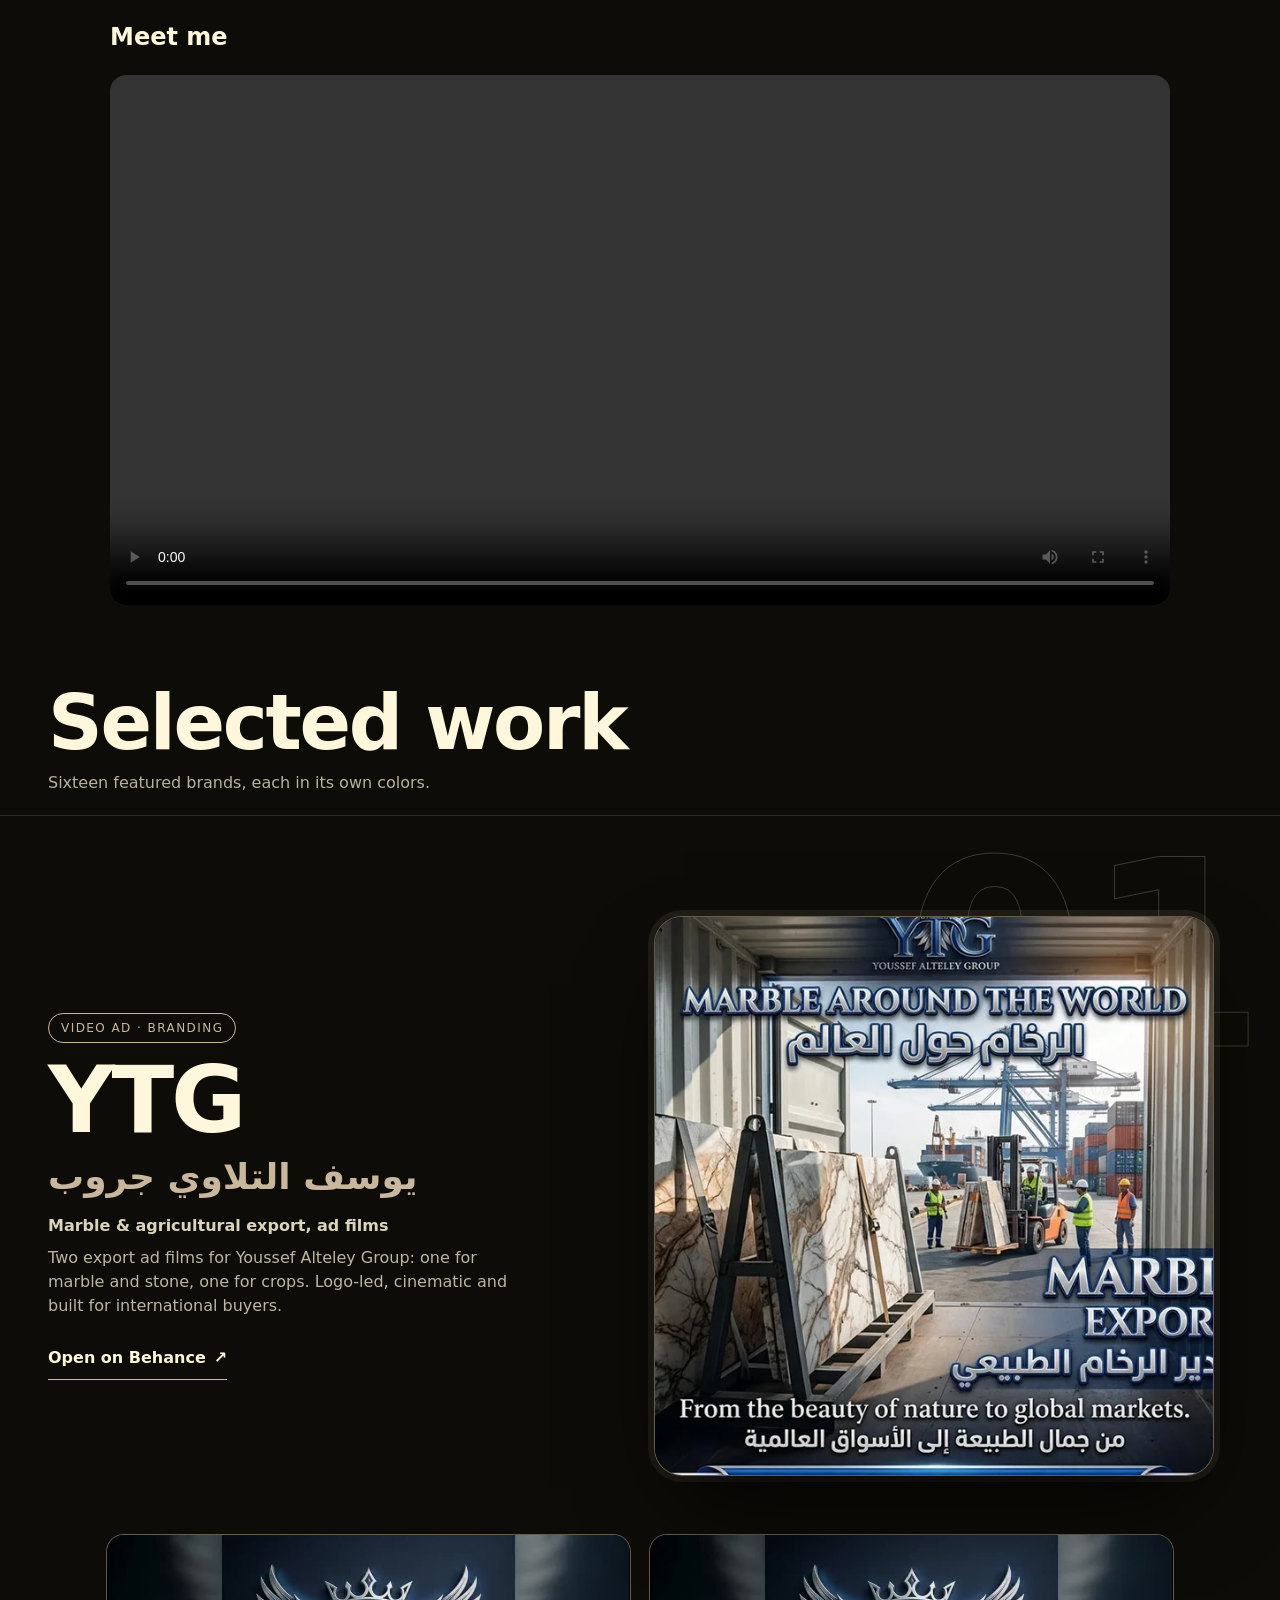
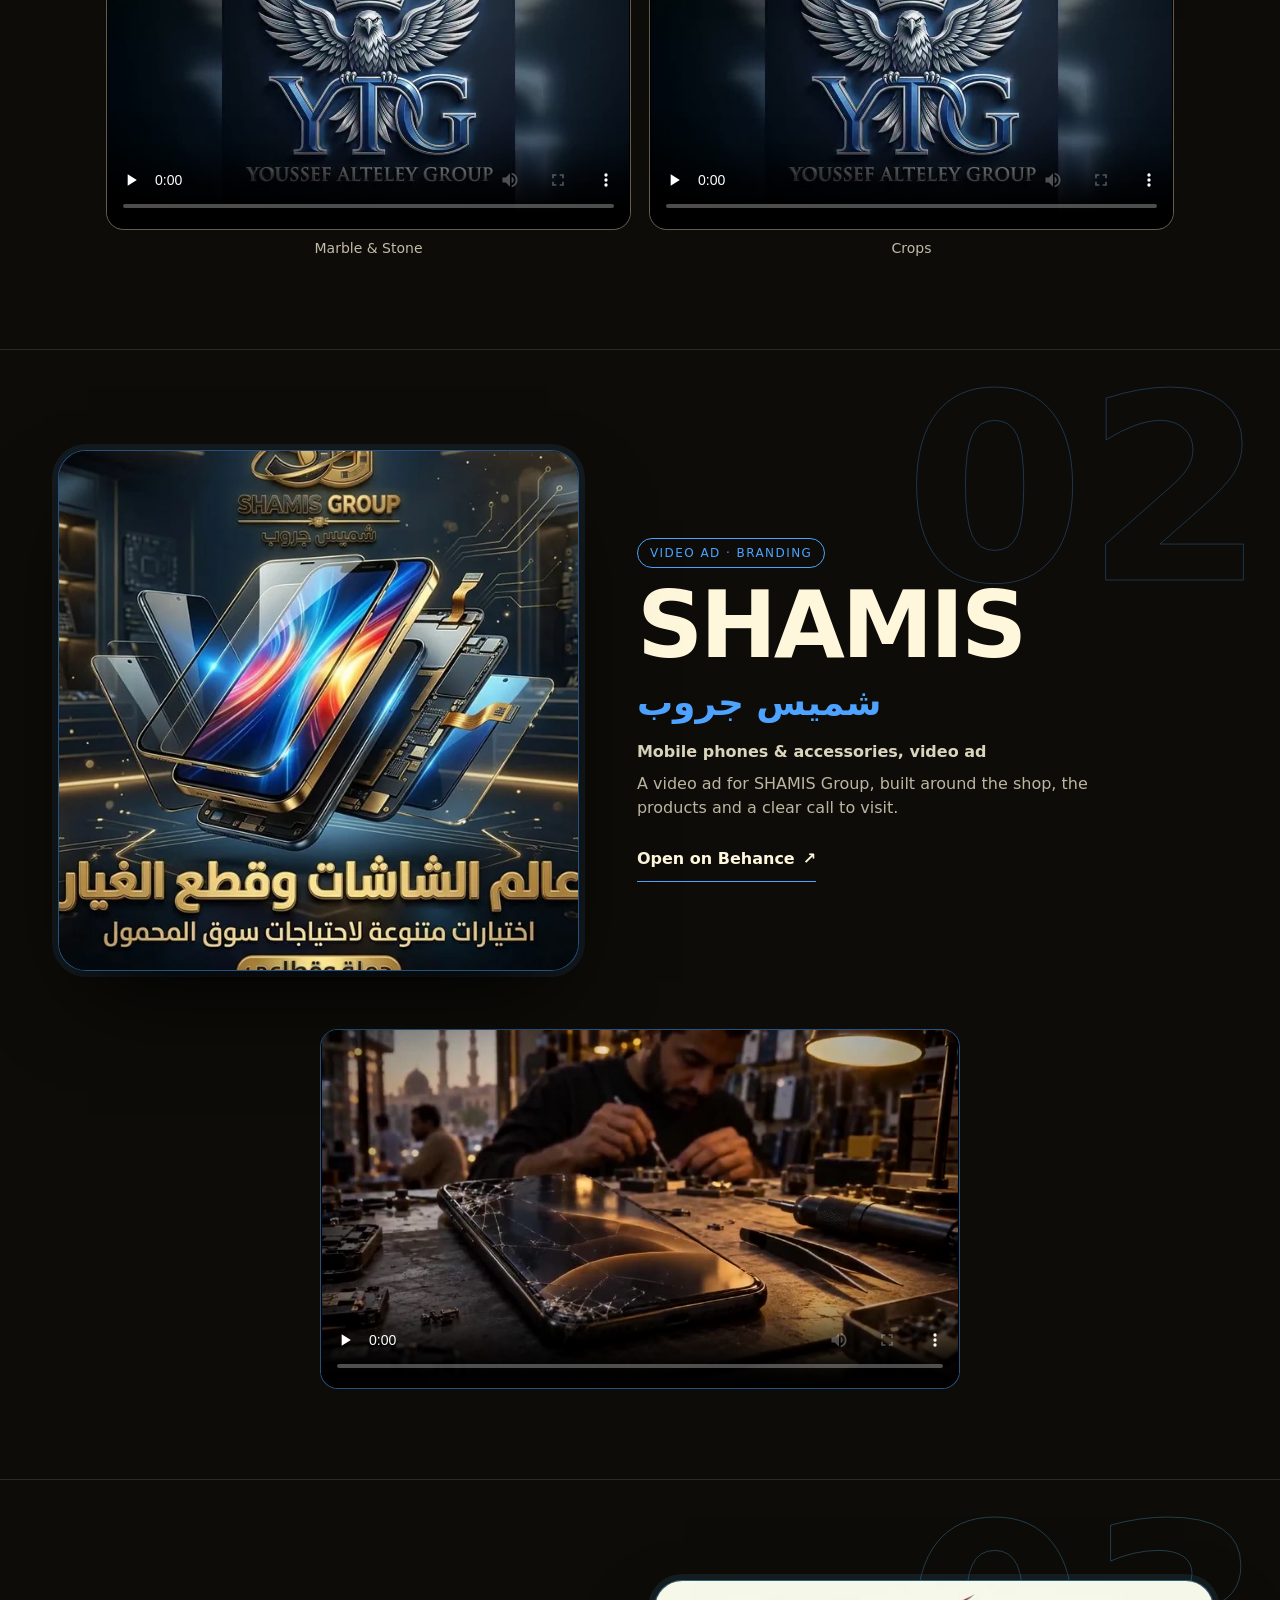
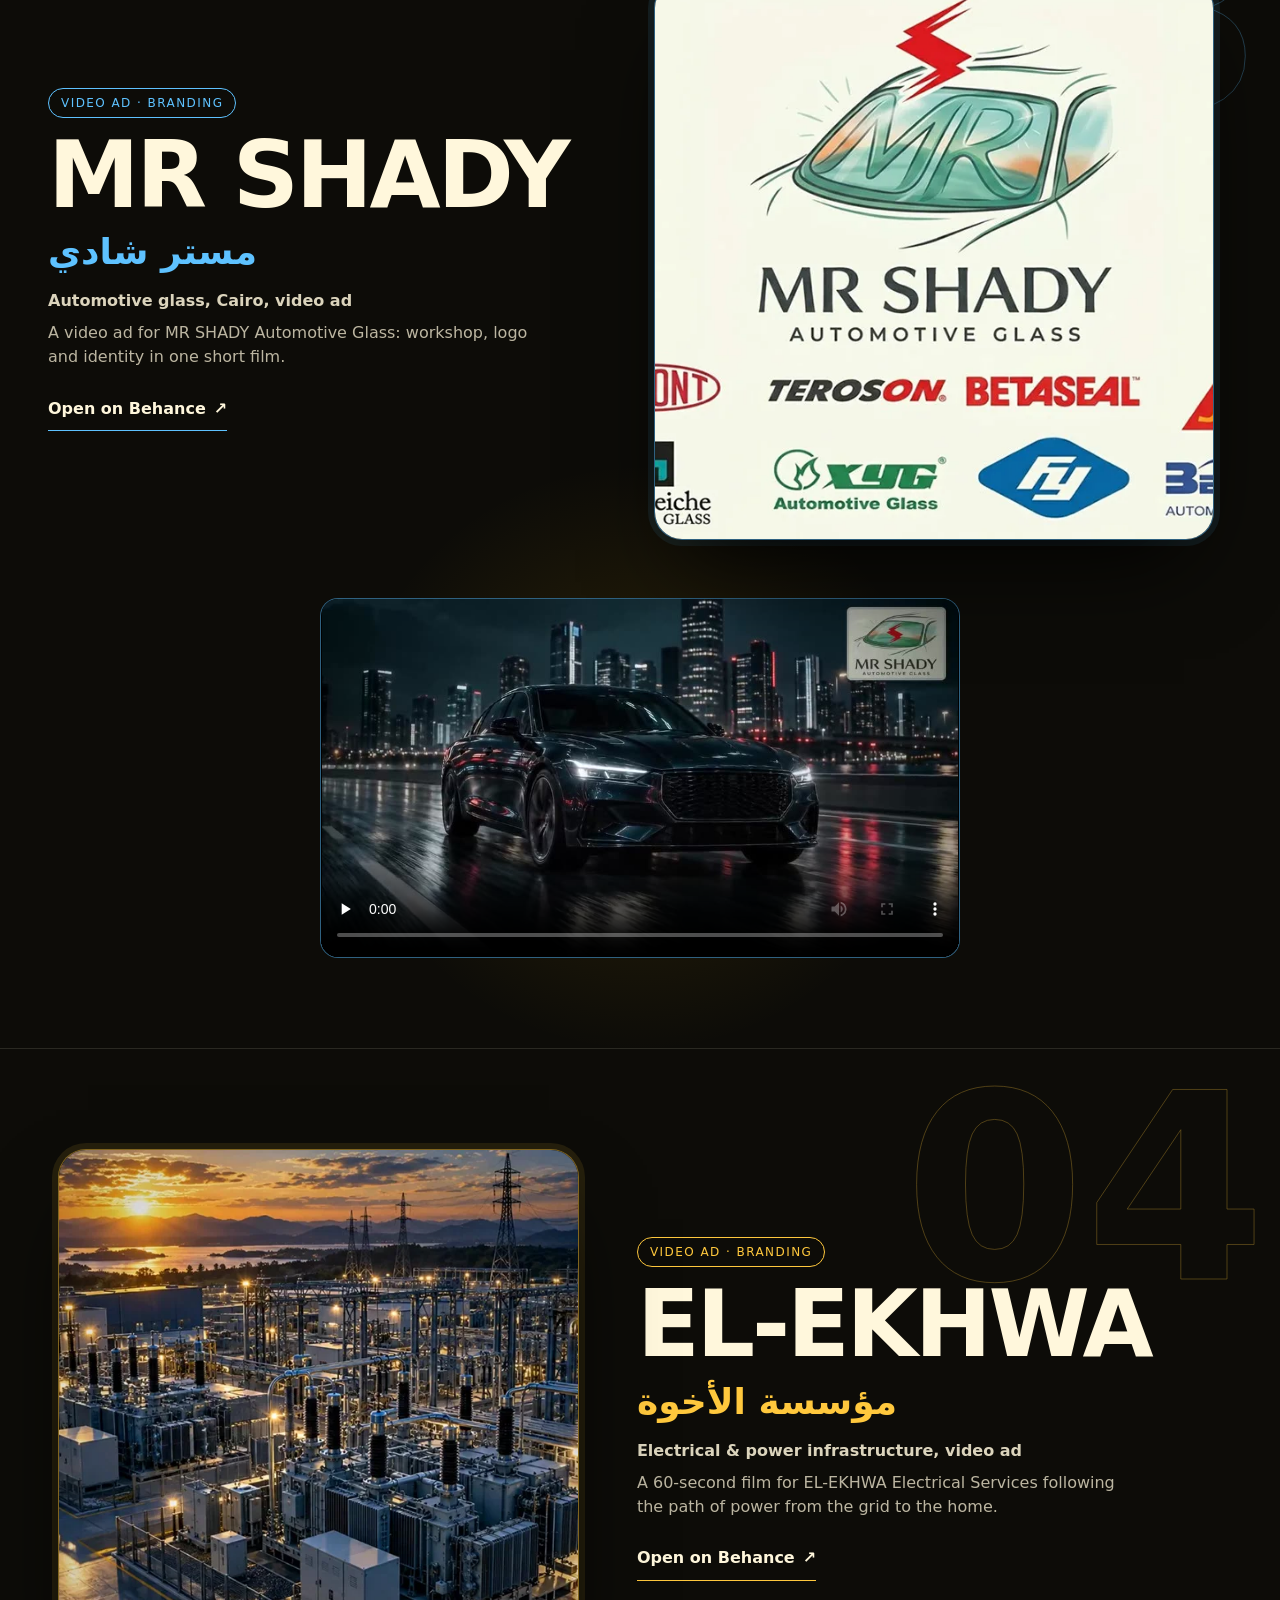
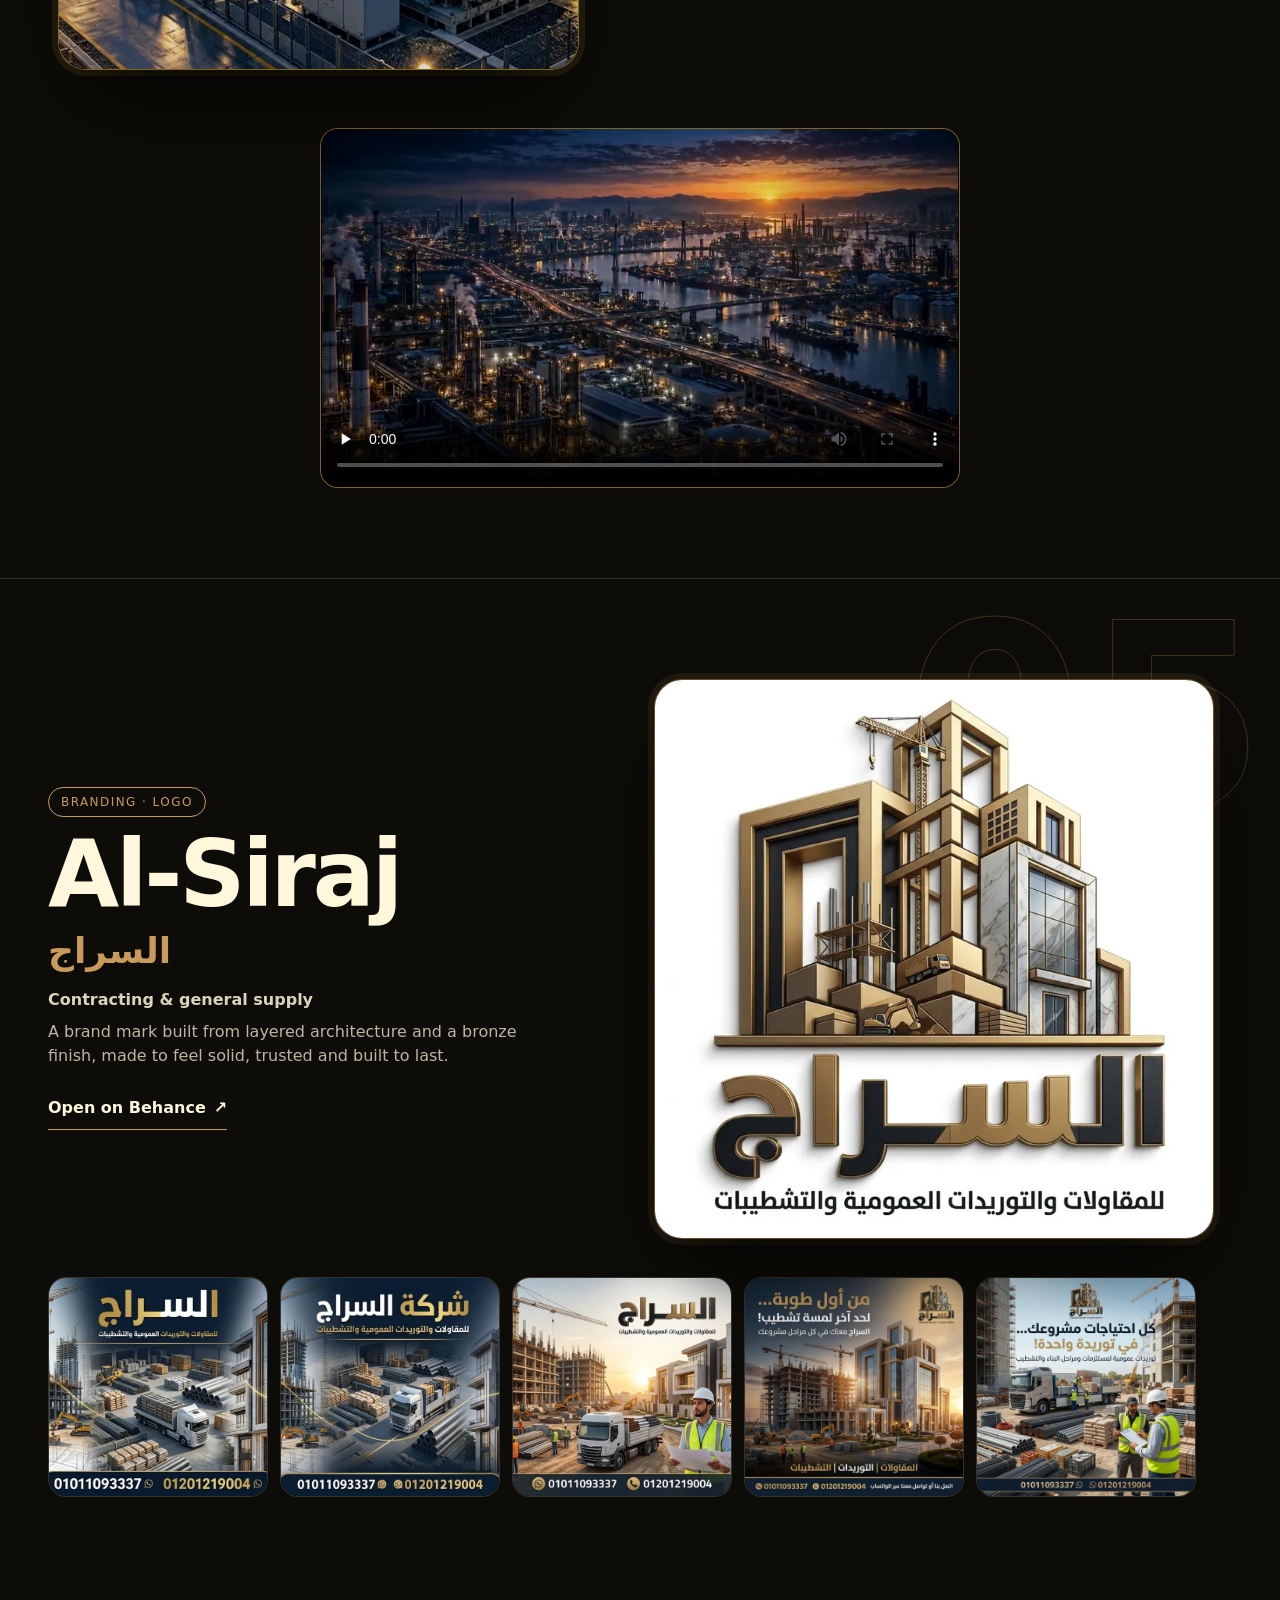
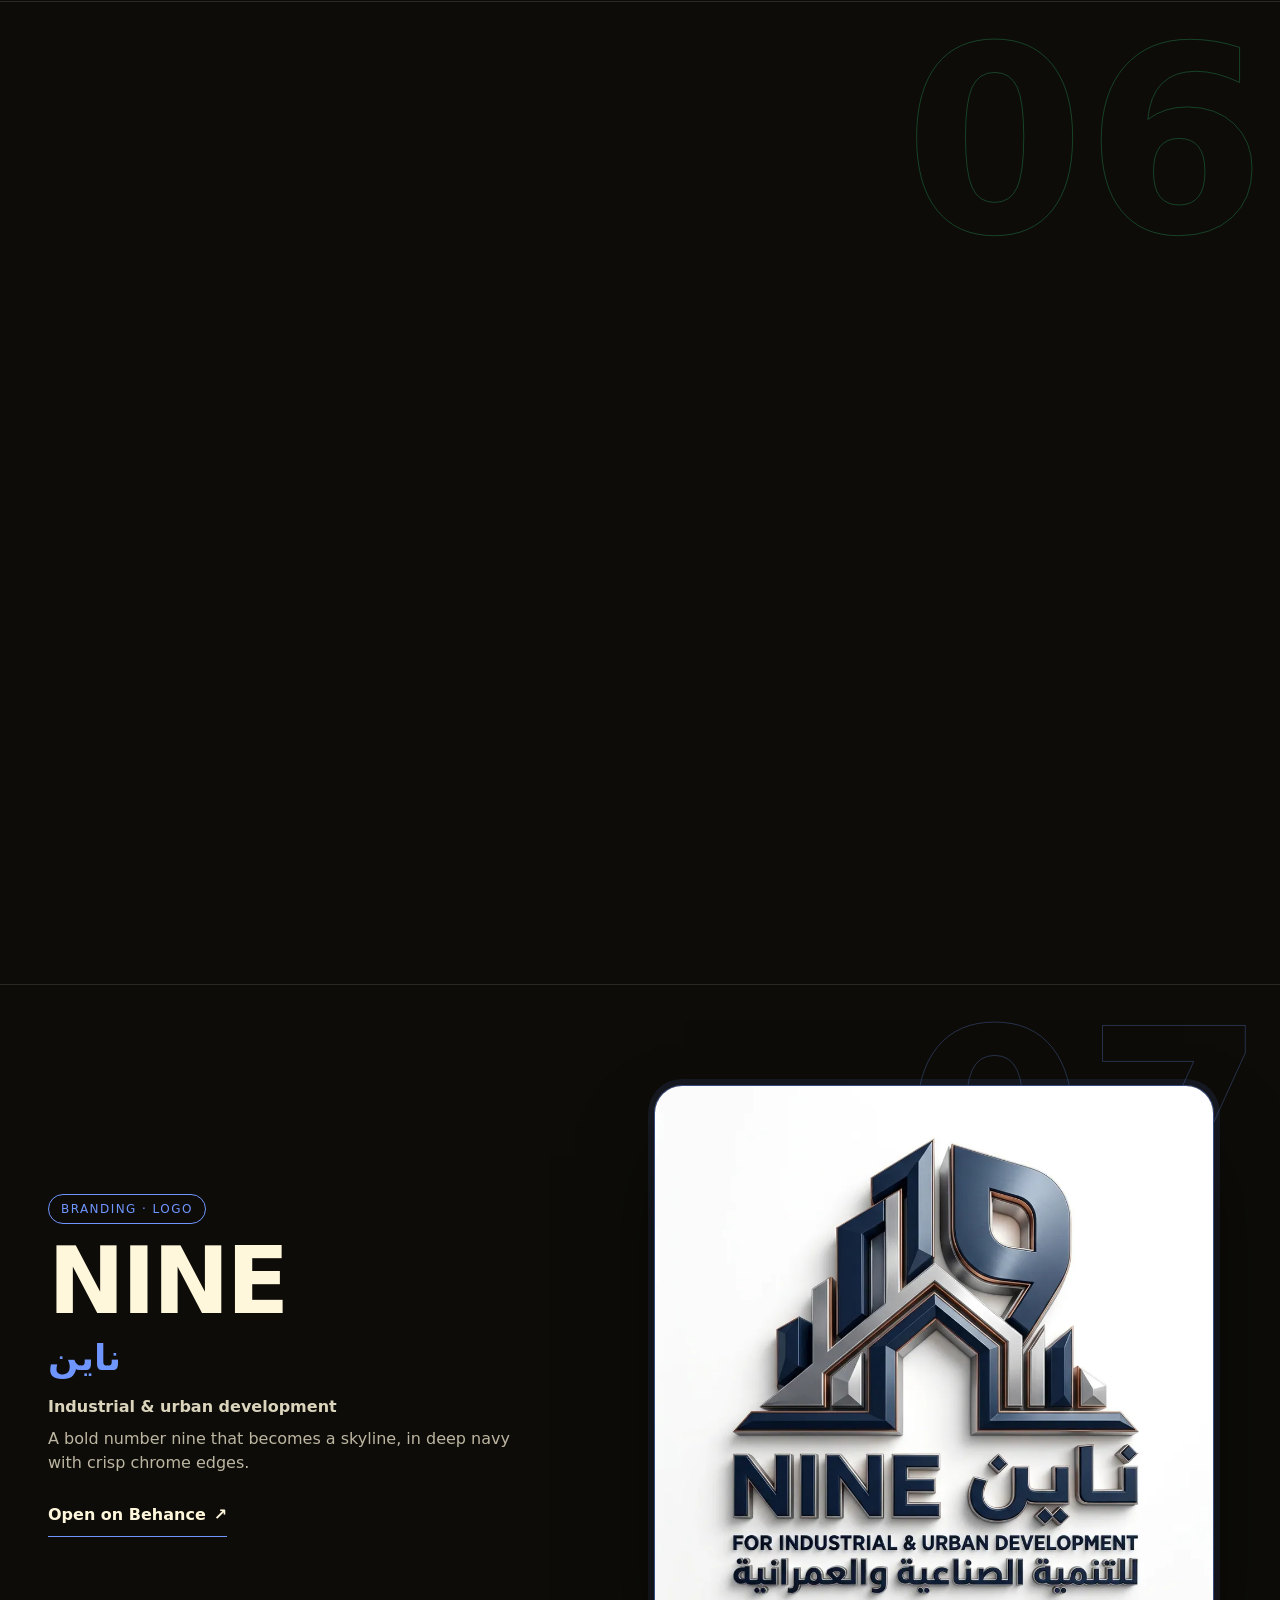
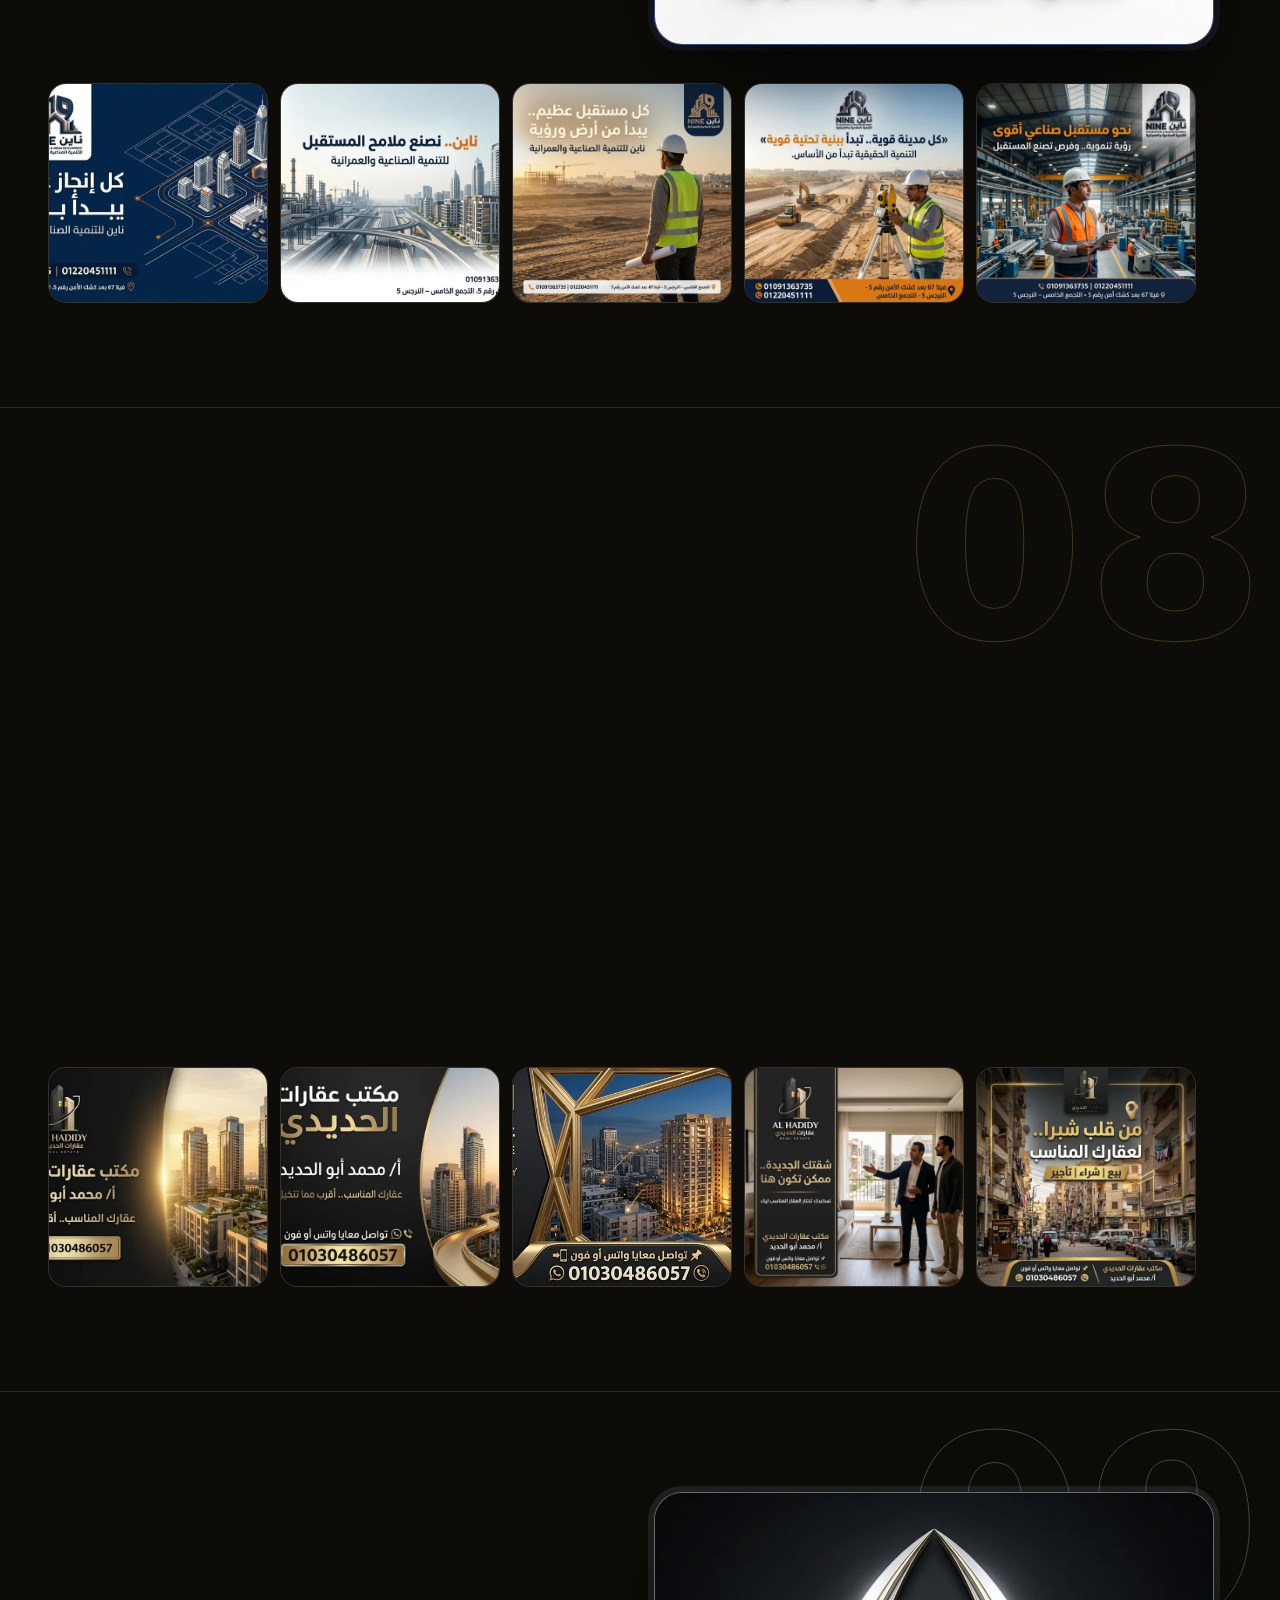
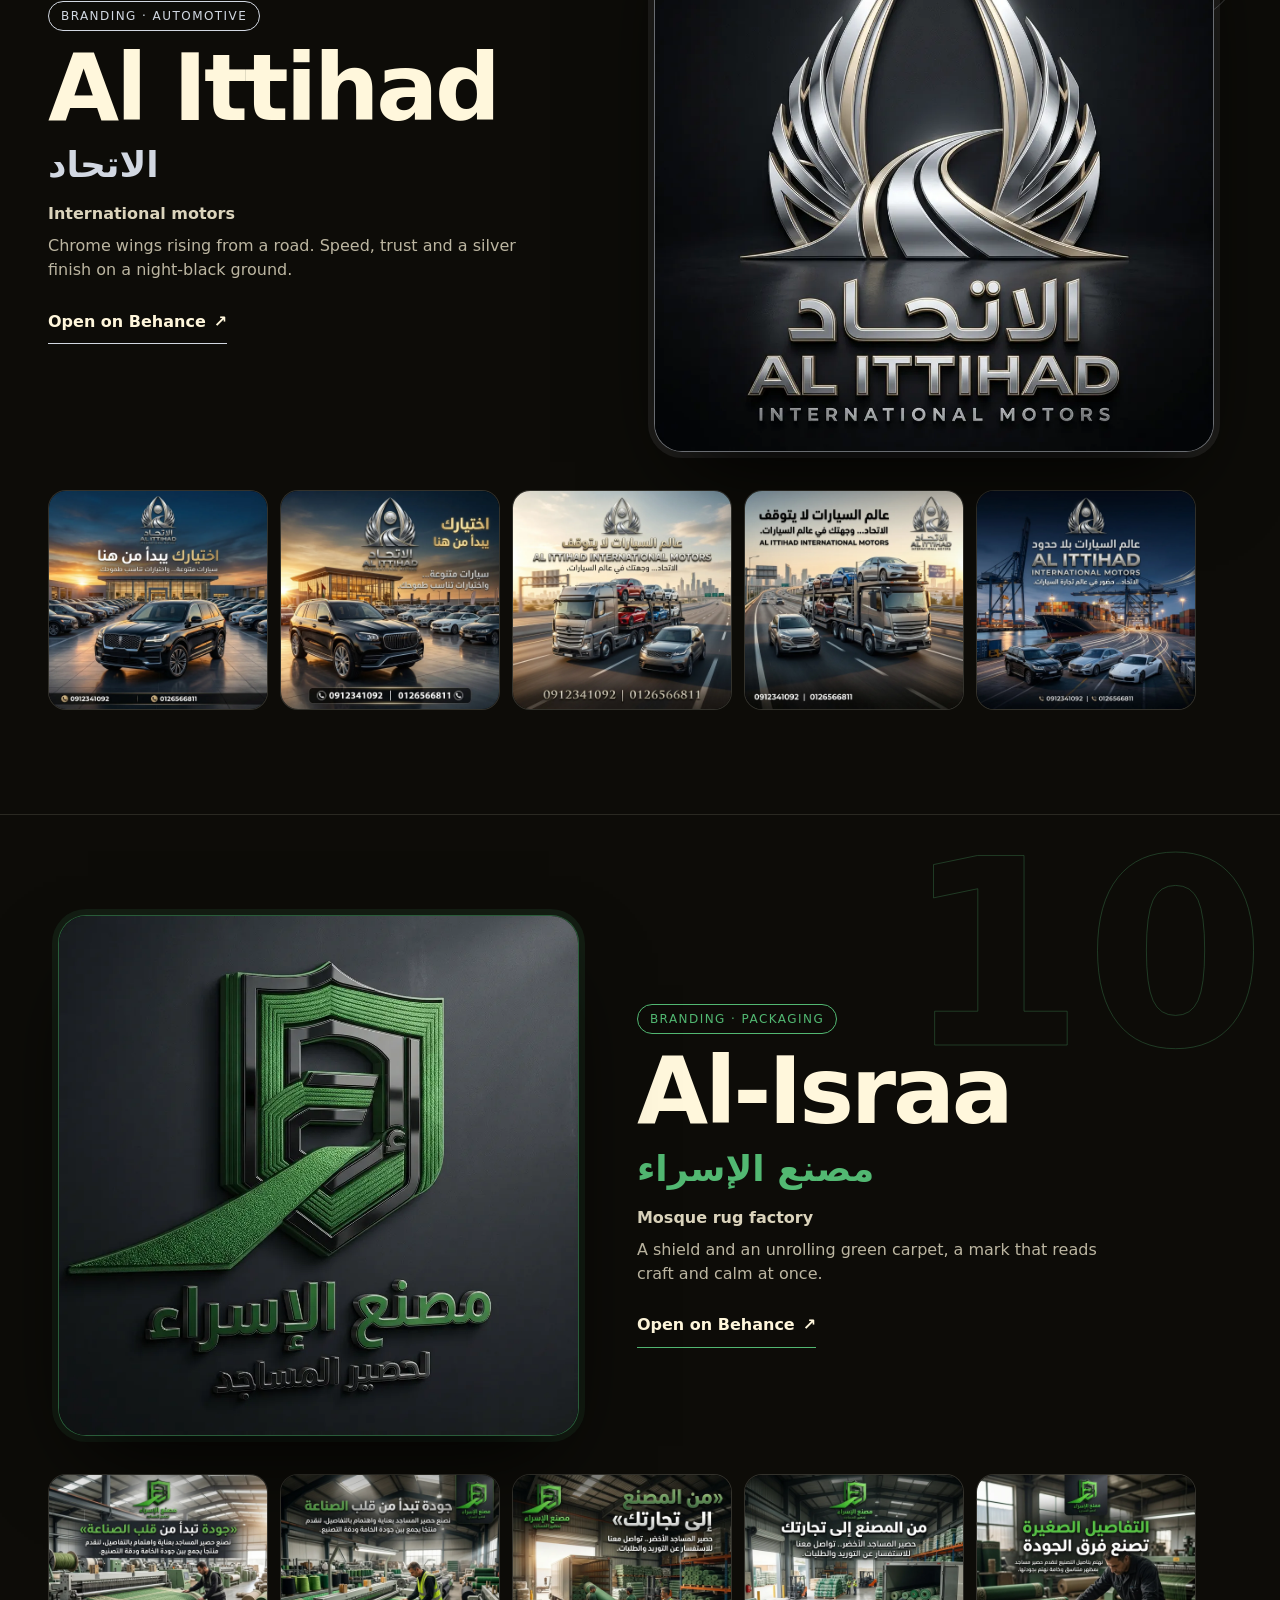
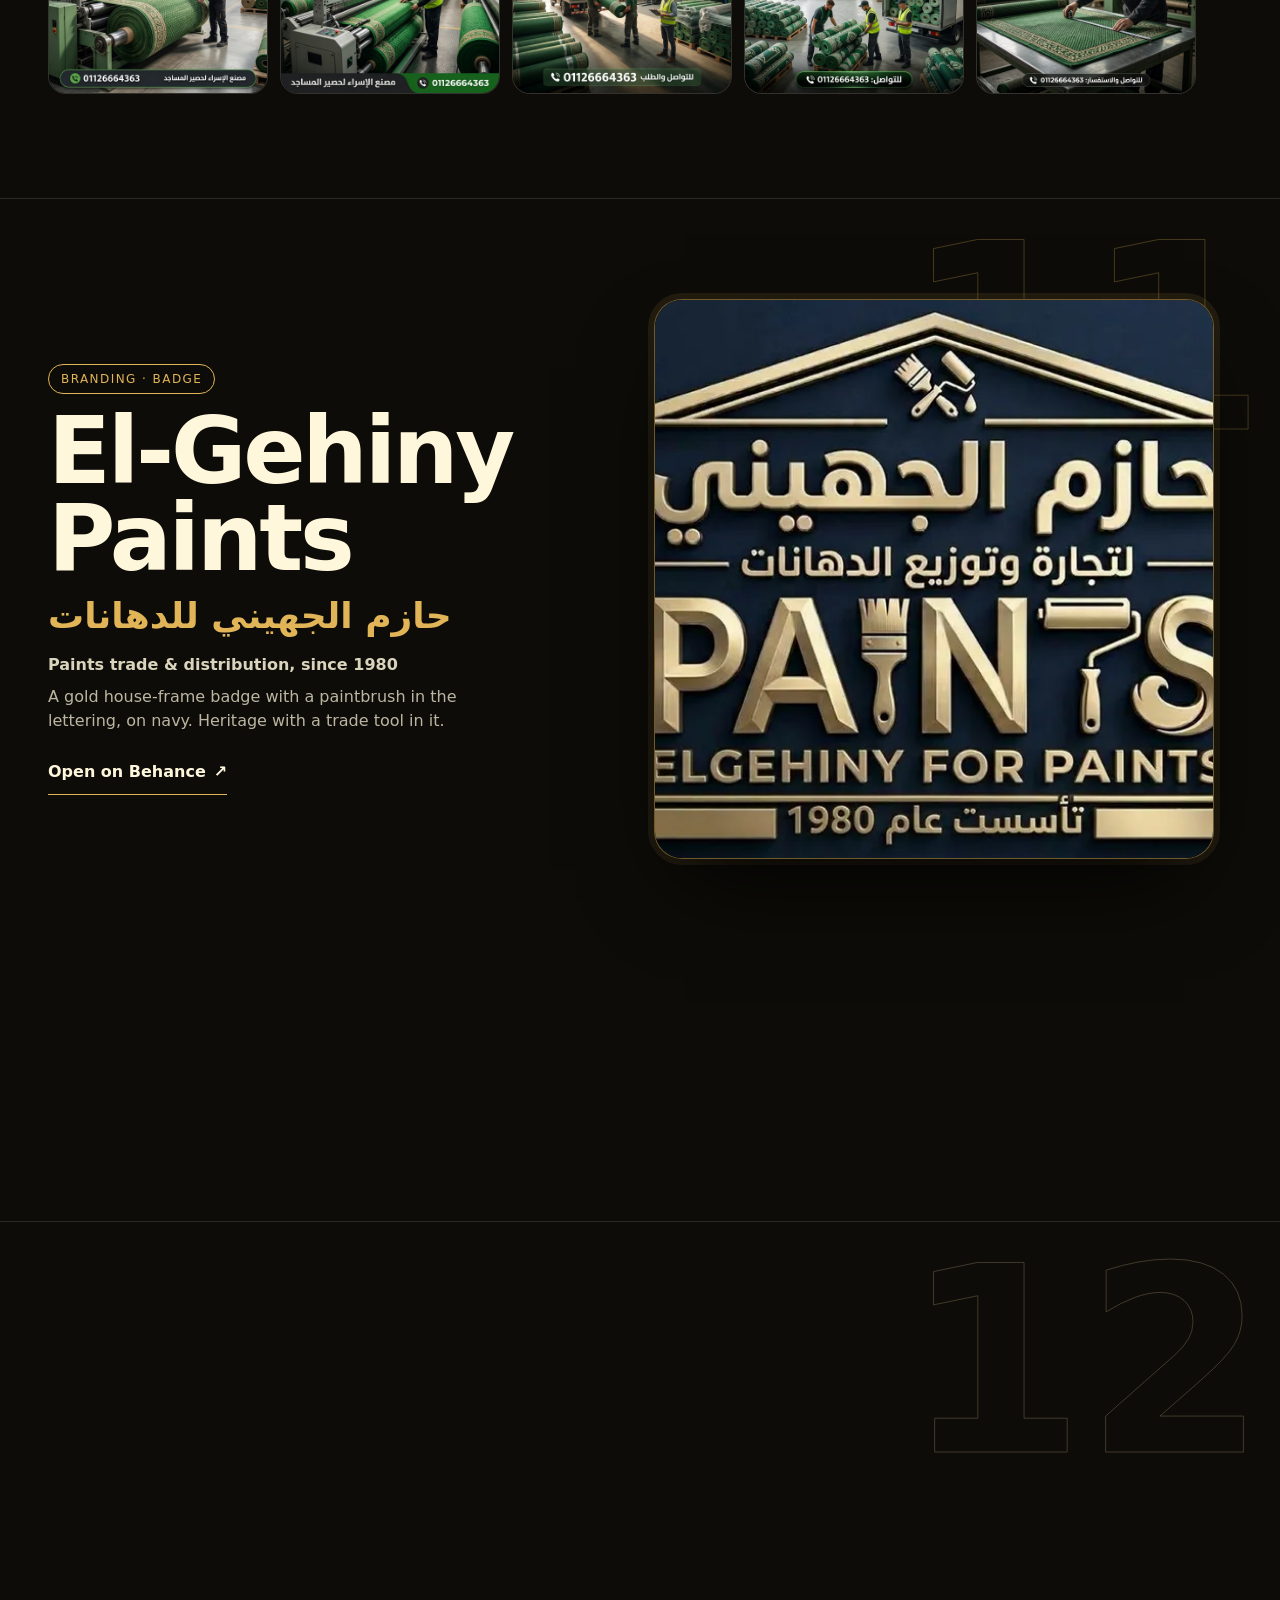
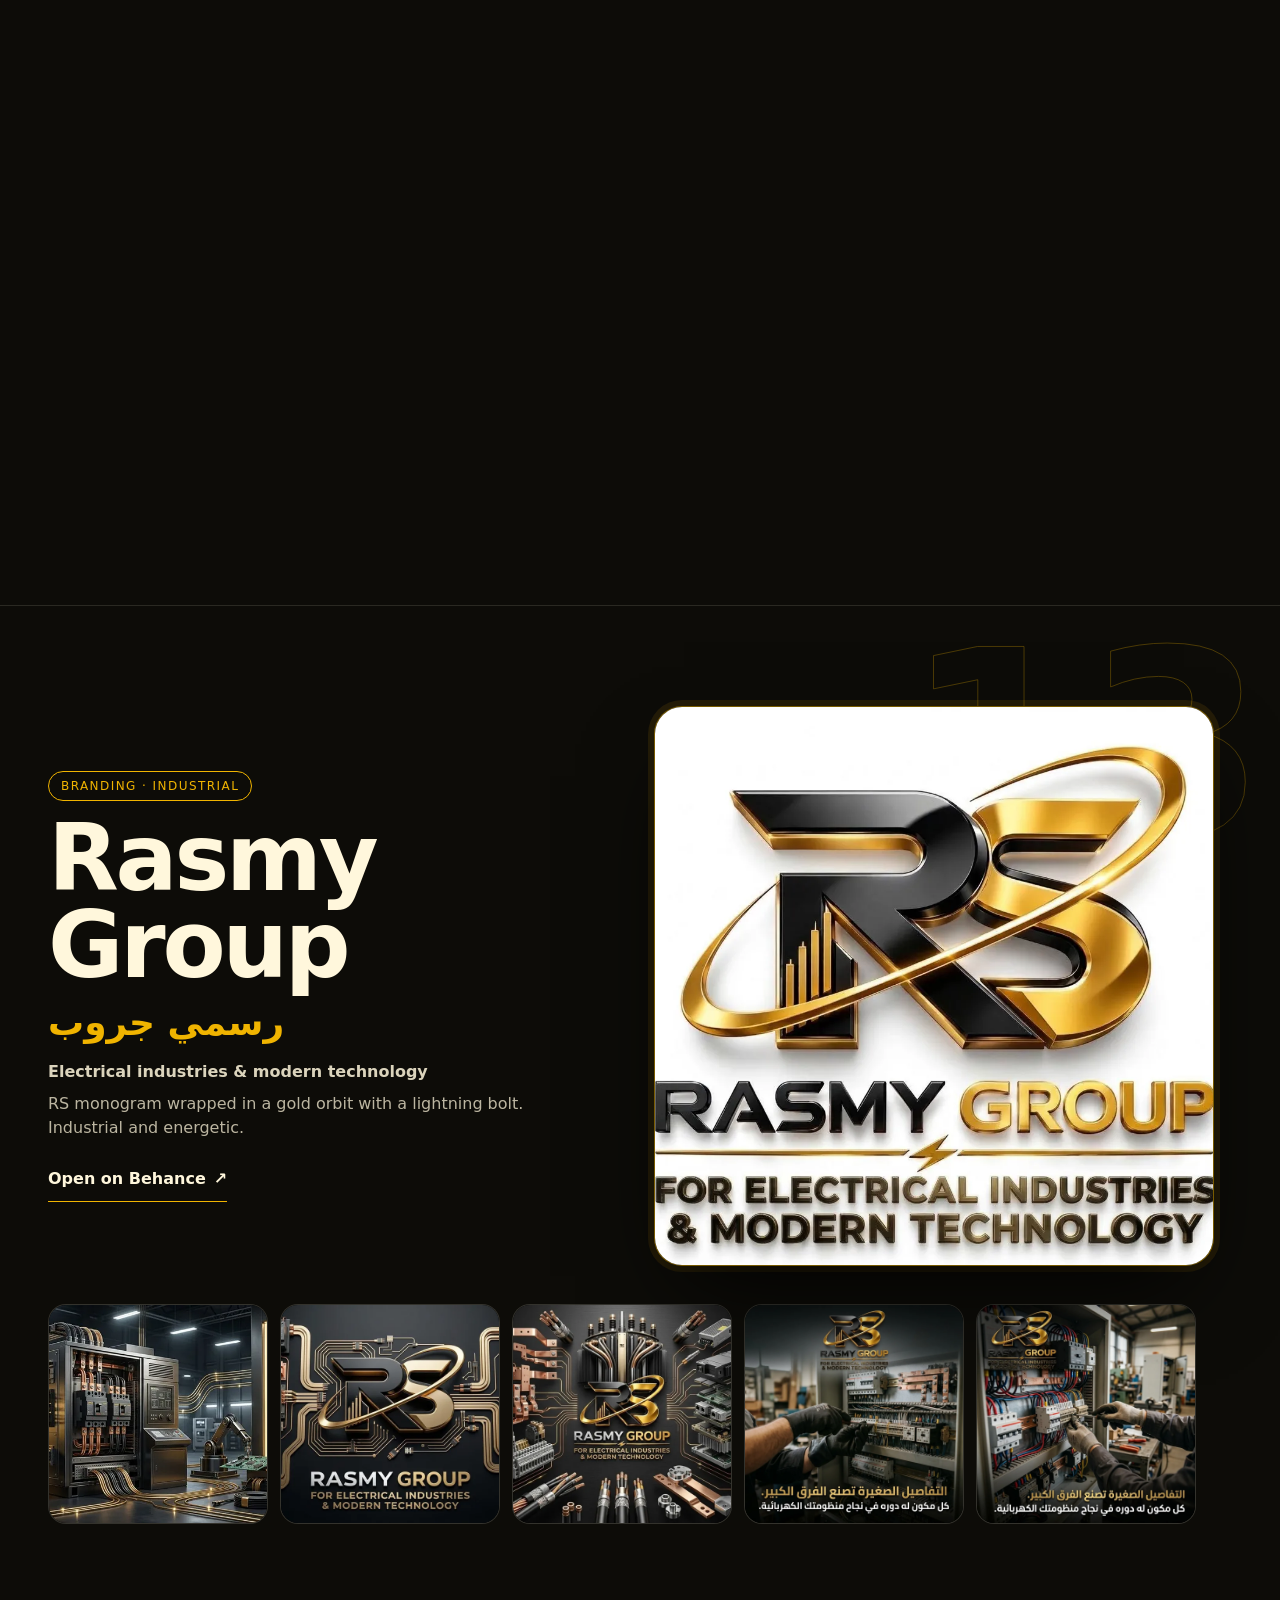
==== commit 3ac88198: "Add contact form and visit counter (Supabase)" ====
--- a/index.html
+++ b/index.html
@@ -2,7 +2,7 @@
 <html lang="en">
 <head>
 <meta charset="utf-8">
-<meta http-equiv="Content-Security-Policy" content="default-src 'self'; script-src 'self'; style-src 'self' 'unsafe-inline'; img-src 'self' data: https:; media-src 'self' https:; font-src 'self' data:; connect-src 'self'; frame-src https://drive.google.com https://www.youtube.com; object-src 'none'; base-uri 'self'; form-action 'self'">
+<meta http-equiv="Content-Security-Policy" content="default-src 'self'; script-src 'self'; style-src 'self' 'unsafe-inline'; img-src 'self' data: https:; media-src 'self' https:; font-src 'self' data:; connect-src 'self' https://ggfszanqfmipjusvmyta.supabase.co; frame-src https://drive.google.com https://www.youtube.com; object-src 'none'; base-uri 'self'; form-action 'self'">
 <meta name="referrer" content="strict-origin-when-cross-origin">
 <meta name="viewport" content="width=device-width, initial-scale=1">
 <title>Mohamed Ragab | Graphic Designer &amp; Video Editor in Cairo, Egypt | &#1605;&#1581;&#1605;&#1583; &#1585;&#1580;&#1576; &#1605;&#1589;&#1605;&#1605; &#1580;&#1585;&#1575;&#1601;&#1610;&#1603; &#1608;&#1605;&#1608;&#1606;&#1578;&#1610;&#1585;</title>
@@ -21,10 +21,12 @@
 <script type="application/ld+json">{"@context": "https://schema.org", "@type": "Person", "name": "Mohamed Ragab", "alternateName": "\u0645\u062d\u0645\u062f \u0631\u062c\u0628", "url": "https://mohamedragab-design.github.io/", "jobTitle": ["Graphic Designer", "Video Editor"], "description": "Graphic designer and video editor based in Cairo, Egypt.", "address": {"@type": "PostalAddress", "addressLocality": "Cairo", "addressCountry": "EG"}, "sameAs": ["https://www.behance.net/mohamedragab189"]}</script>
 <link rel="icon" href="[data-uri]">
 <link rel="stylesheet" href="style.css">
+<link rel="stylesheet" href="backend.css">
 </head>
 <body>
 <div id="app" class="mr-root"></div><section style="max-width:1100px;margin:0 auto;padding:24px 20px;text-align:center"><a href="https://mohamedragab-design.github.io/zain-arena/" target="_blank" rel="noopener" style="display:inline-block;padding:12px 20px;border:1px solid #d6b25e;border-radius:999px;color:#d6b25e;text-decoration:none">ZAIN ARENA · Visit the app website</a></section>
 <noscript>Please enable JavaScript to view this portfolio.</noscript>
 <script src="app.js"></script>
+<script src="backend.js"></script>
 </body>
 </html>
--- a/backend.css
+++ b/backend.css
@@ -0,0 +1,17 @@
+#be-contact{padding:70px 20px;font-family:inherit}
+#be-contact .be-box{max-width:620px;margin:0 auto}
+#be-contact h2{margin:0 0 20px;font-size:clamp(26px,5vw,38px)}
+#be-contact form{display:grid;gap:12px}
+#be-contact input,#be-contact textarea{width:100%;padding:14px 16px;border-radius:14px;font:inherit;border:1px solid rgba(255,255,255,.2);background:rgba(255,255,255,.07);color:inherit;outline:none}
+#be-contact input:focus,#be-contact textarea:focus{border-color:var(--be-a)}
+#be-contact ::placeholder{color:inherit;opacity:.6}
+#be-contact .be-hp{position:absolute;left:-9999px;width:1px;height:1px;opacity:0}
+#be-contact button{min-height:50px;border:0;border-radius:99px;background:var(--be-a);color:#0a0a0a;font:inherit;font-weight:700;cursor:pointer;transition:transform .2s}
+#be-contact button:hover{transform:translateY(-2px)}
+#be-contact button:disabled{opacity:.6}
+#be-contact .be-msg{min-height:1.4em;margin:0;opacity:.9}
+#be-contact .be-visits{margin:22px 0 0;text-align:center;opacity:.7;font-size:14px}
+.be-zain{--be-a:#3dff6a;color:#f4f7ff;background:#1c2b44}
+.be-portfolio{--be-a:#d6b25e;color:#f4efe6;background:#07080b}
+.be-zain,.be-zain *{cursor:auto!important}
+.be-zain button{cursor:pointer!important}
